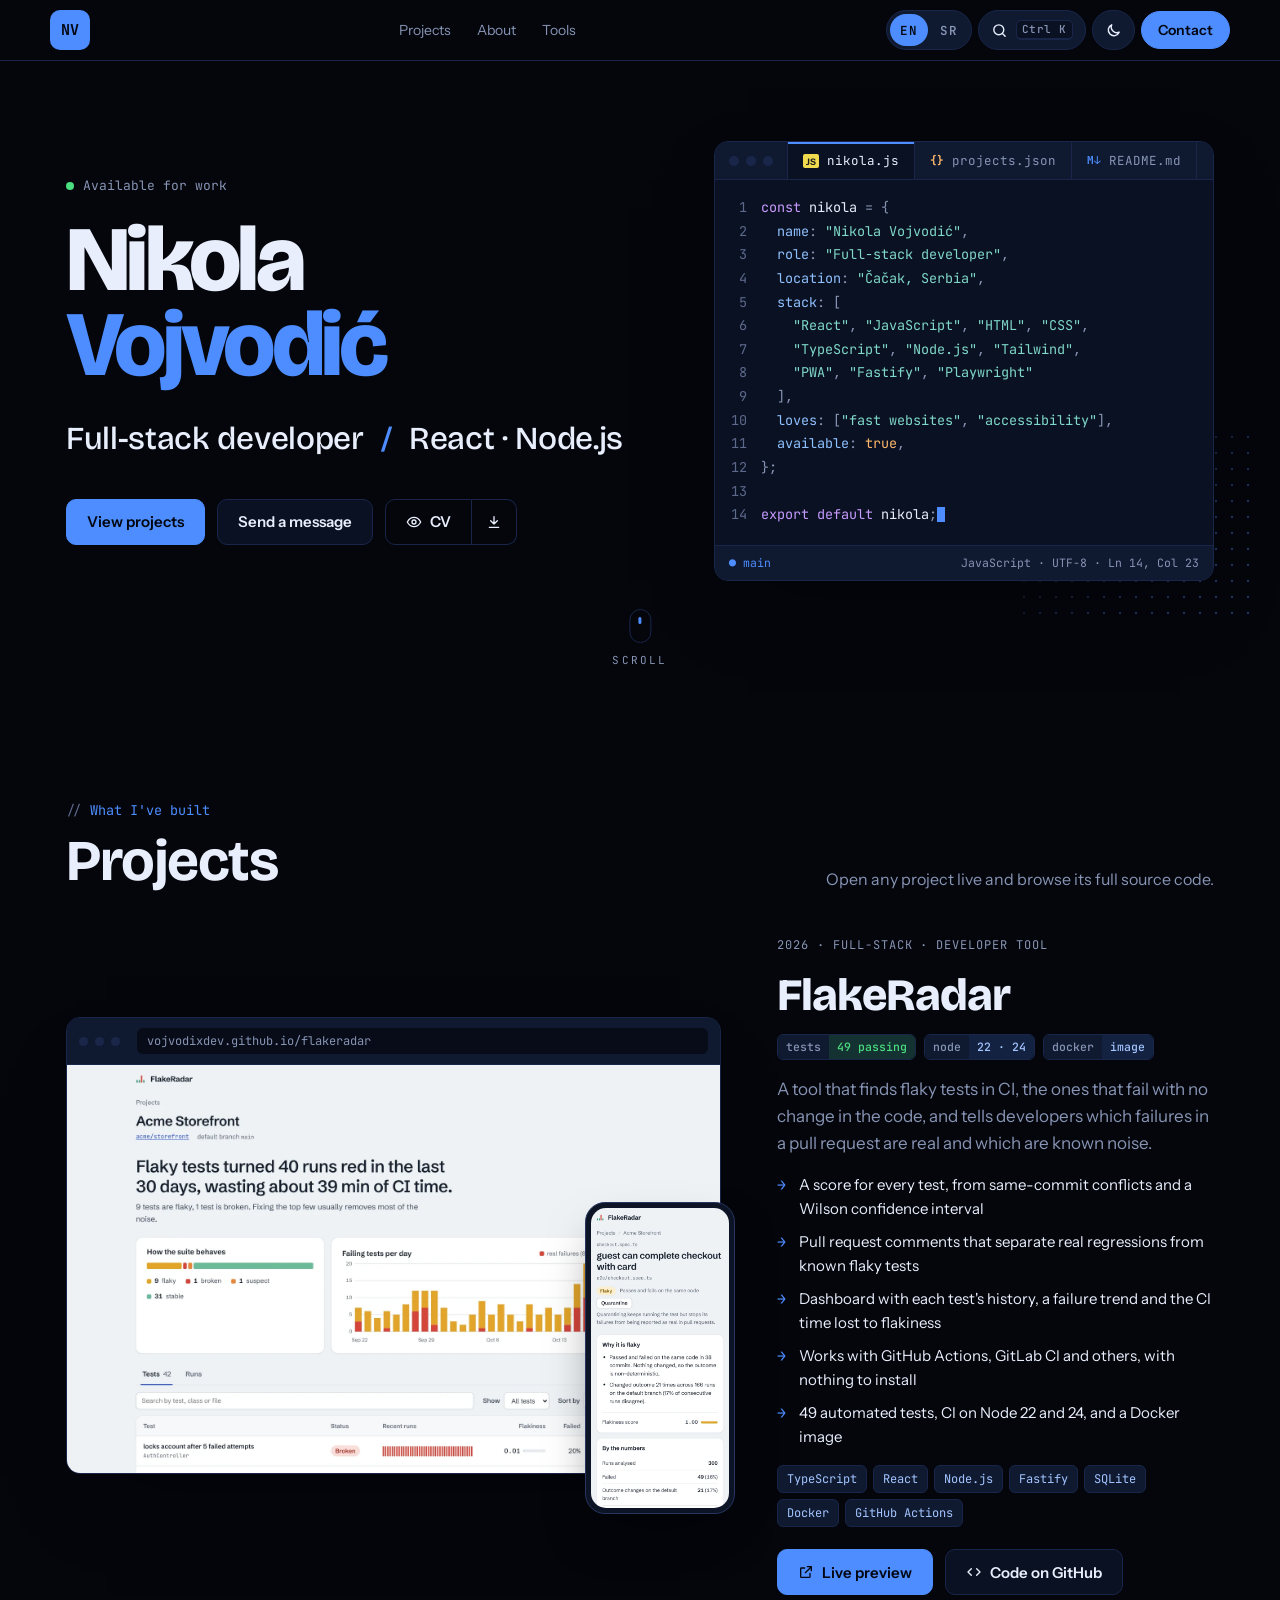
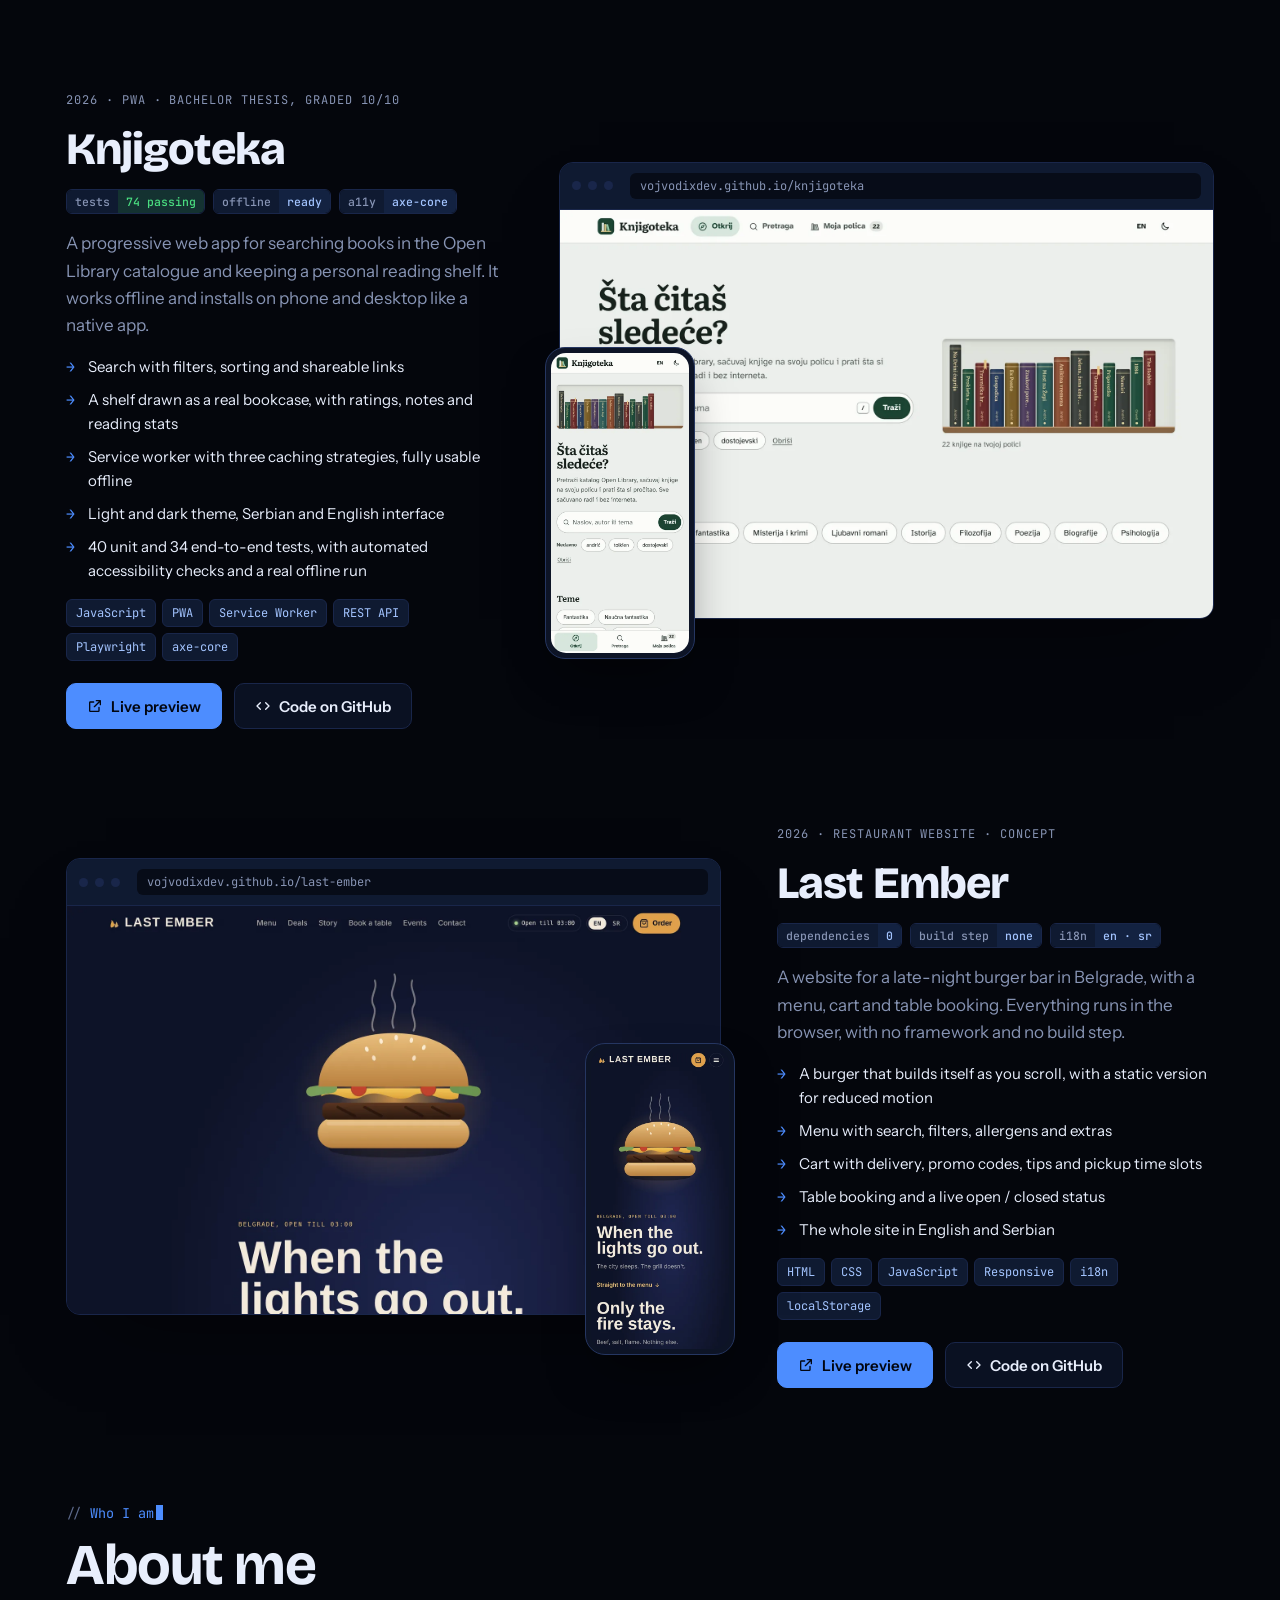
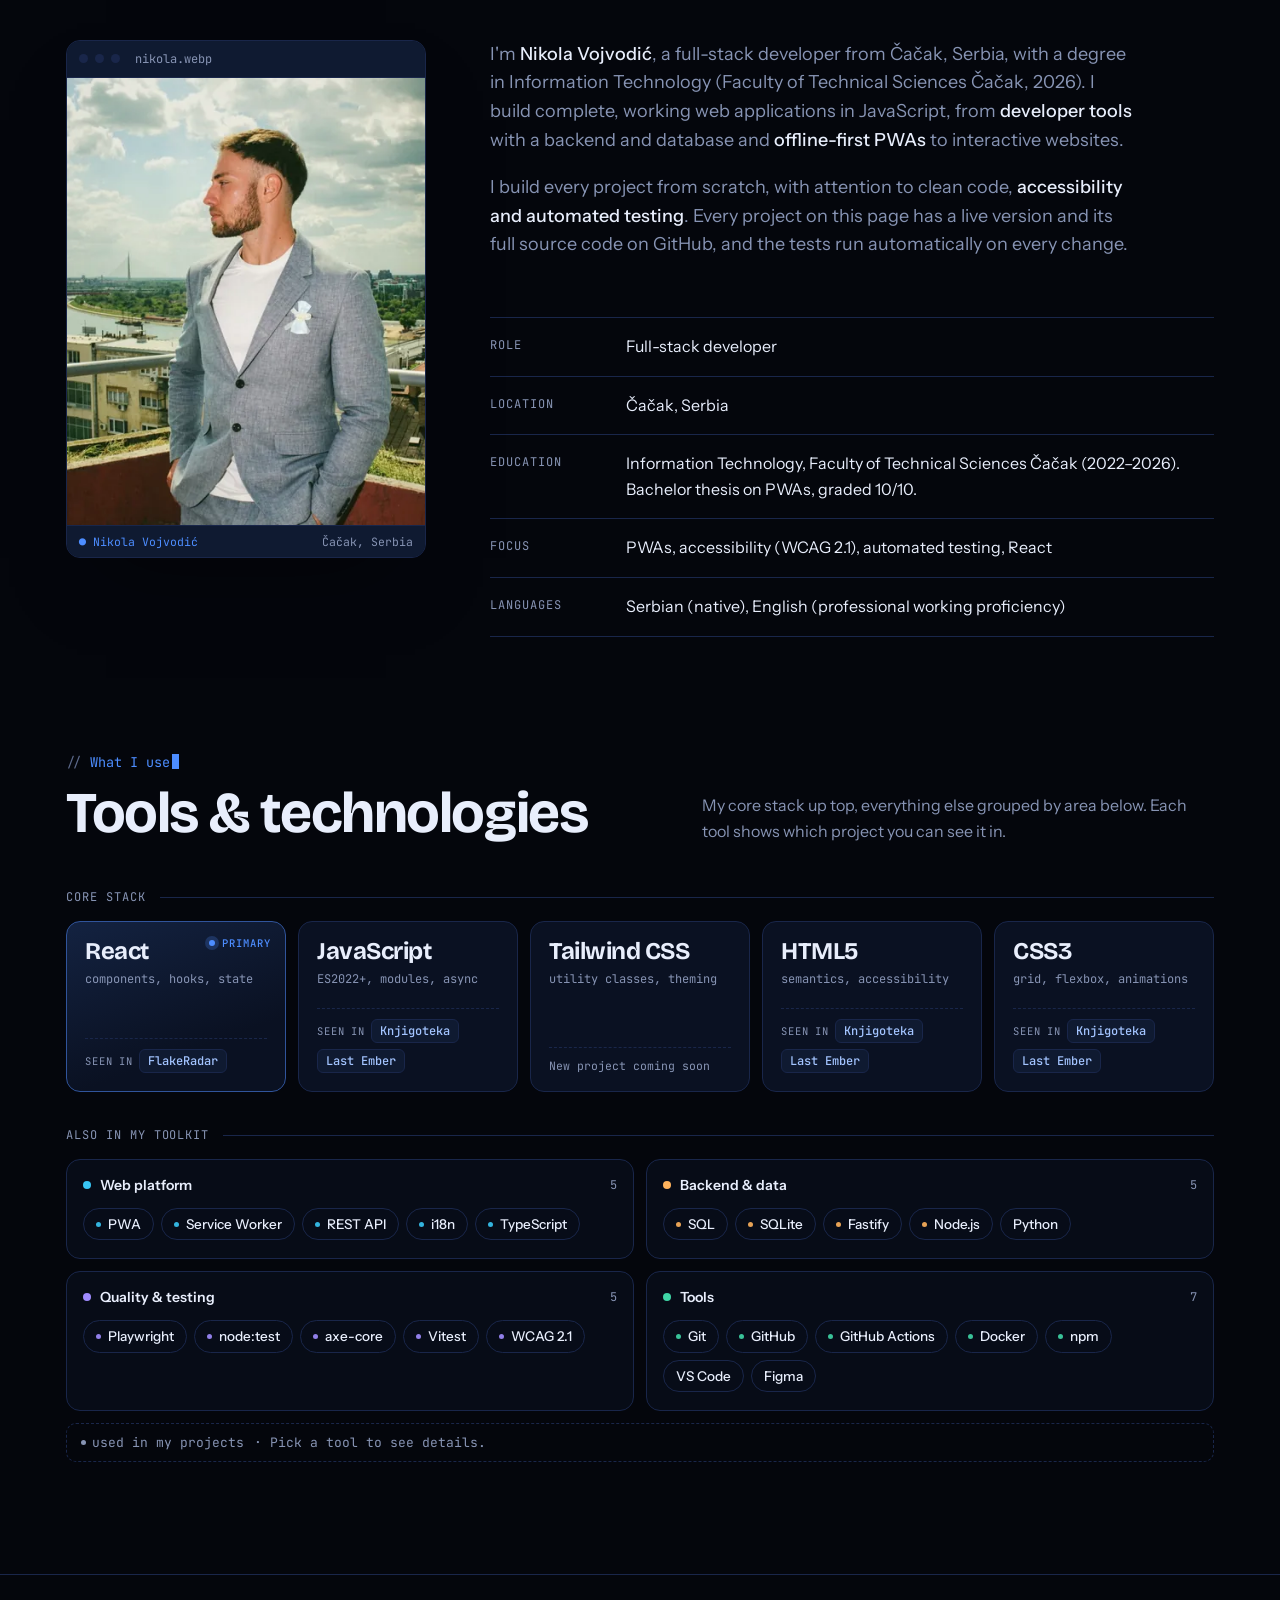
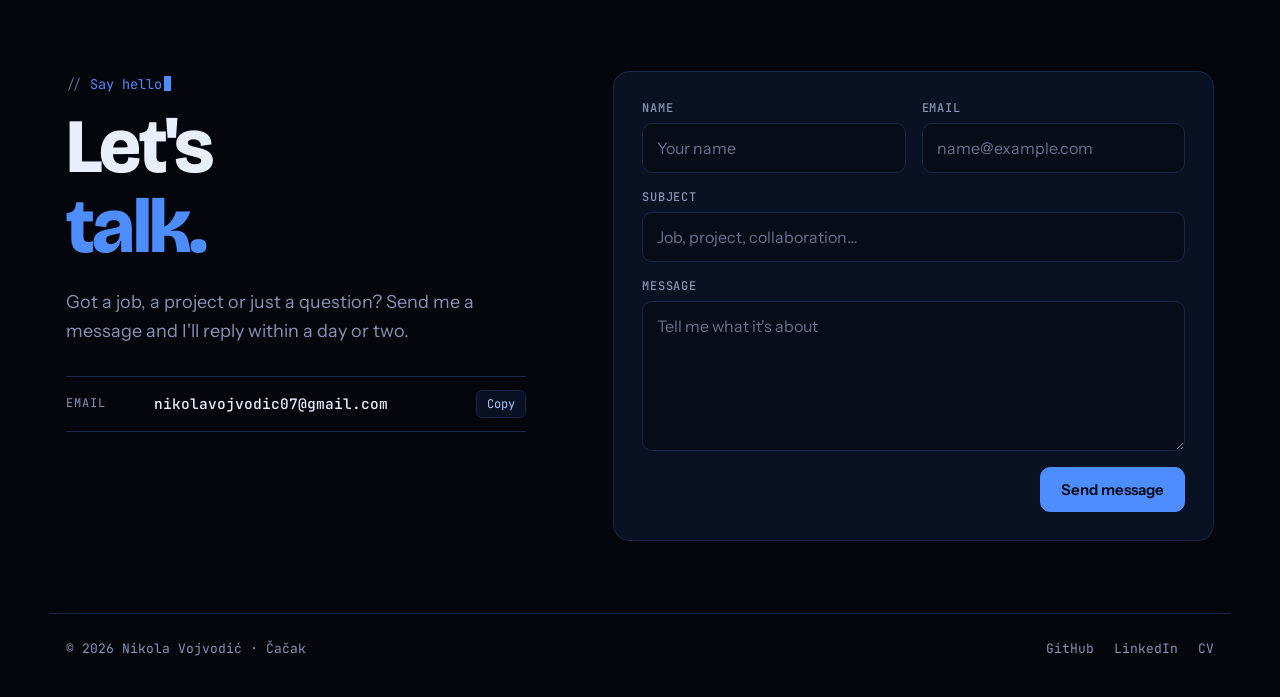
==== index.html @ f8fa9aa4 "Remove duplicate links, keep socials in footer" ====
<!doctype html>
<html lang="en" data-mode="dark">
<head>
<meta charset="utf-8">
<meta name="viewport" content="width=device-width, initial-scale=1, viewport-fit=cover">
<title>Nikola Vojvodić · Full-stack developer</title>
<meta name="claude:viewport-fit-sides" content="cover">
<meta name="description" content="Nikola Vojvodić, full-stack developer from Serbia. Live projects with full source code: FlakeRadar, Knjigoteka and Last Ember.">
<link rel="canonical" href="https://vojvodixdev.github.io/">
<!-- Pregled linka kad se podeli (LinkedIn, Viber, WhatsApp, Slack...) -->
<meta property="og:type" content="website">
<meta property="og:site_name" content="Nikola Vojvodić">
<meta property="og:url" content="https://vojvodixdev.github.io/">
<meta property="og:title" content="Nikola Vojvodić · Full-stack developer">
<meta property="og:description" content="Nikola Vojvodić, full-stack developer from Serbia. Live projects with full source code: FlakeRadar, Knjigoteka and Last Ember.">
<meta property="og:image" content="https://vojvodixdev.github.io/img/og.jpg">
<meta property="og:image:type" content="image/jpeg">
<meta property="og:image:width" content="1200">
<meta property="og:image:height" content="630">
<meta property="og:image:alt" content="Nikola Vojvodić, full-stack developer, with a link to vojvodixdev.github.io">
<meta property="og:locale" content="en_US">
<meta property="og:locale:alternate" content="sr_RS">
<meta name="twitter:card" content="summary_large_image">
<meta name="twitter:title" content="Nikola Vojvodić · Full-stack developer">
<meta name="twitter:description" content="Nikola Vojvodić, full-stack developer from Serbia. Live projects with full source code: FlakeRadar, Knjigoteka and Last Ember.">
<meta name="twitter:image" content="https://vojvodixdev.github.io/img/og.jpg">
<script>
  (function () {
    var m = "dark";
    try { m = localStorage.getItem("pf-mode") || m; } catch (e) {}
    document.documentElement.setAttribute("data-mode", m);
  })();
</script>
<link rel="icon" href="data:image/svg+xml,%3Csvg xmlns='http://www.w3.org/2000/svg' viewBox='0 0 64 64'%3E%3Cdefs%3E%3ClinearGradient id='g' x1='0' y1='0' x2='1' y2='1'%3E%3Cstop offset='0' stop-color='%236ea4ff'/%3E%3Cstop offset='.5' stop-color='%232f6cf0'/%3E%3Cstop offset='1' stop-color='%231637a8'/%3E%3C/linearGradient%3E%3C/defs%3E%3Crect width='64' height='64' rx='18' fill='url(%23g)'/%3E%3Ctext x='31' y='43' font-family='Arial Black,Arial' font-size='28' font-weight='900' letter-spacing='-2' fill='%23fff' text-anchor='middle'%3ENV%3C/text%3E%3C/svg%3E">
<link rel="preconnect" href="https://fonts.googleapis.com">
<link rel="preconnect" href="https://fonts.gstatic.com" crossorigin>
<link rel="stylesheet" href="https://fonts.googleapis.com/css2?family=Bricolage+Grotesque:opsz,wght@12..96,500;12..96,700;12..96,800&family=Instrument+Sans:wght@400;500;600&family=JetBrains+Mono:wght@400;500&display=swap">
<style>
/* Layout: crno-plavi portfolio — ime + prozor editora sa nikola.js, traka tehnologija, tri projekta kao browser kartice, o meni, alati, forma. Dve teme preko data-mode, dva jezika preko data-i18n. */
:root {
  --bg: #04060c;
  --bg-2: #070c18;
  --surface: #0a1122;
  --surface-2: #0f1a31;
  --line: #19264a;
  --fg: #e8eefc;
  --muted: #8794b4;
  --blue: #4d8dff;
  --blue-soft: #a3c4ff;
  --blue-ink: #020611;
  --ok: #4ade80;
  --err: #ff7a85;
  --shadow: rgba(0, 0, 0, .5);
  --syn-kw: #c79bff;
  --syn-prop: #8fc1ff;
  --syn-str: #7fd8c9;
  --syn-lit: #ffb86b;
  --syn-com: #5d6a8c;
  --syn-punc: #8794b4;
  --grid: rgba(77, 141, 255, .07);
  --c-fe: #4d8dff;
  --c-web: #38c6f4;
  --c-qa: #a08cff;
  --c-tool: #3fd6a6;
  --c-data: #ffb35c;
  --grad: linear-gradient(90deg, #4d8dff, #38c6f4);
  --f-display: "Bricolage Grotesque", "Arial Narrow", system-ui, sans-serif;
  --f-body: "Instrument Sans", system-ui, -apple-system, "Segoe UI", sans-serif;
  --f-mono: "JetBrains Mono", ui-monospace, "SFMono-Regular", Menlo, Consolas, monospace;
  --r: 16px;
  color-scheme: dark;
}
:root[data-mode="light"] {
  --bg: #f4f7fd;
  --bg-2: #eaf0fa;
  --surface: #ffffff;
  --surface-2: #e8eef9;
  --line: #d3dcee;
  --fg: #0a1226;
  --muted: #56627f;
  --blue: #1f5fe0;
  --blue-soft: #1a4cb8;
  --blue-ink: #ffffff;
  --ok: #16a34a;
  --err: #cf2539;
  --shadow: rgba(20, 50, 120, .18);
  --syn-kw: #8a3ffc;
  --syn-prop: #1f5fe0;
  --syn-str: #0d7a6b;
  --syn-lit: #b45309;
  --syn-com: #8792ad;
  --syn-punc: #56627f;
  --grid: rgba(31, 95, 224, .07);
  --c-fe: #1f5fe0;
  --c-web: #0a87b8;
  --c-qa: #6a4fe0;
  --c-tool: #0f8f6a;
  --c-data: #b4610a;
  --grad: linear-gradient(90deg, #1f5fe0, #0a87b8);
  color-scheme: light;
}
* { box-sizing: border-box; }
html { scroll-behavior: smooth; }
body {
  margin: 0; background: var(--bg); color: var(--fg);
  font-family: var(--f-body); font-size: 16px; line-height: 1.6;
  -webkit-font-smoothing: antialiased; transition: background .3s, color .3s;
}
body::before { content: ""; position: fixed; inset: 0 0 auto; height: env(safe-area-inset-top, 0px); z-index: 10; background: var(--bg); }
img { max-width: 100%; height: auto; display: block; }
.wrap {
  max-width: 1180px; margin: 0 auto;
  padding-left: max(16px, env(safe-area-inset-left, 0px));
  padding-right: max(16px, env(safe-area-inset-right, 0px));
}
a { color: inherit; }
:focus-visible { outline: 2px solid var(--blue); outline-offset: 3px; border-radius: 6px; }
h1, h2, h3 { font-family: var(--f-display); text-wrap: balance; margin: 0; line-height: 1.04; }
.label { font-family: var(--f-mono); font-size: 12px; letter-spacing: .08em; text-transform: uppercase; color: var(--muted); }
.label.blue { color: var(--blue); }
/* Naslovi sekcija kao komentar u kodu: "// Šta sam napravio" */
.label.blue { font-size: 13.5px; letter-spacing: 0; text-transform: none; }
.label.blue::before { content: "// "; color: var(--syn-com); }
.pre { opacity: 0; transform: translateY(28px); }
.reveal { transition: opacity .8s cubic-bezier(.2,.7,.2,1), transform .8s cubic-bezier(.2,.7,.2,1); transition-delay: calc(var(--d, 0) * 70ms); }

/* Buttons */
.btn { display: inline-flex; align-items: center; justify-content: center; gap: 8px; font: 600 15px/1 var(--f-body); text-decoration: none;
  padding: 14px 20px; border-radius: 10px; border: 1px solid var(--line); background: var(--surface); color: var(--fg); cursor: pointer;
  transition: transform .2s, background .2s, border-color .2s; }
.btn:hover { border-color: var(--blue); transform: translateY(-1px); }
.btn.primary { background: var(--blue); color: var(--blue-ink); border-color: var(--blue); }
.btn.primary:hover { background: var(--blue-soft); border-color: var(--blue-soft); }
.btn svg { width: 16px; height: 16px; flex: none; }
.btn.ghost { background: transparent; }
.split { display: inline-flex; }
.split .btn:first-child { border-radius: 10px 0 0 10px; }
.split .btn.icon { border-radius: 0 10px 10px 0; border-left: 0; padding-inline: 14px; }
.ctas { display: flex; flex-wrap: wrap; gap: 12px; }

/* Nav */
header.nav {
  position: sticky; top: env(safe-area-inset-top, 0px); z-index: 9;
  background: var(--bg); border-bottom: 1px solid var(--line);
  padding-left: max(16px, env(safe-area-inset-left, 0px));
  padding-right: max(16px, env(safe-area-inset-right, 0px));
}
.nav-in { max-width: 1180px; margin: 0 auto; display: flex; align-items: center; justify-content: space-between; gap: 10px;
  padding: 10px 0; }
/* logo: ravan kvadrat, bez sjaja i senki */
.logo { display: grid; place-items: center; width: 40px; height: 40px; flex: none; border-radius: 10px; text-decoration: none;
  background: var(--blue); transition: background .2s; }
.logo span { font: 700 15px/1 var(--f-mono); letter-spacing: -.02em; color: var(--blue-ink); }
.logo span b { font-weight: 700; }
.logo:hover { background: var(--blue-soft); }
.nav ul { list-style: none; display: flex; gap: 2px; margin: 0; padding: 0; font-size: 14px; }
.nav ul a { position: relative; display: block; text-decoration: none; color: var(--muted); padding: 8px 12px; transition: color .2s; }
.nav ul a::after { content: ""; position: absolute; left: 12px; right: 12px; bottom: 3px; height: 2px; border-radius: 2px;
  background: var(--blue); transform: scaleX(0); transform-origin: left; transition: transform .3s cubic-bezier(.2,.7,.2,1); }
.nav ul a:hover, .nav ul a[aria-current="true"] { color: var(--fg); }
.nav ul a:hover::after, .nav ul a[aria-current="true"]::after { transform: scaleX(1); }

/* Back to top */
.to-top { position: fixed; z-index: 8; width: 46px; height: 46px; border-radius: 50%; display: grid; place-items: center; cursor: pointer;
  right: calc(20px + env(safe-area-inset-right, 0px)); bottom: calc(20px + env(safe-area-inset-bottom, 0px));
  border: 1px solid var(--line); background: var(--surface); color: var(--fg); box-shadow: 0 12px 30px -12px var(--shadow);
  opacity: 0; transform: translateY(14px) scale(.9); pointer-events: none; transition: opacity .3s, transform .3s, border-color .2s; }
.to-top.show { opacity: 1; transform: none; pointer-events: auto; }
.to-top:hover { border-color: var(--blue); color: var(--blue); }
.to-top svg { width: 18px; height: 18px; }
.nav-tools { display: flex; align-items: center; gap: 6px; }
.icon-btn { height: 40px; min-width: 40px; padding: 0 12px; display: inline-flex; align-items: center; justify-content: center; gap: 6px;
  border-radius: 999px; border: 1px solid var(--line); background: var(--surface-2); color: var(--fg); cursor: pointer;
  font: 600 13px var(--f-mono); letter-spacing: .04em; transition: border-color .2s; }
.icon-btn:hover { border-color: var(--blue); }
.lang-switch { display: inline-flex; height: 40px; padding: 3px; gap: 2px; border-radius: 999px; border: 1px solid var(--line); background: var(--surface-2); }
.lang-switch button { min-width: 38px; padding: 0 10px; border: 0; border-radius: 999px; background: transparent; color: var(--muted);
  font: 600 12.5px var(--f-mono); letter-spacing: .04em; cursor: pointer; transition: background .2s, color .2s; }
.lang-switch button:hover { color: var(--fg); }
.lang-switch button[aria-pressed="true"] { background: var(--blue); color: var(--blue-ink); }
.icon-btn svg { width: 17px; height: 17px; }
.icon-btn .sun { display: none; }
:root[data-mode="light"] .icon-btn .sun { display: block; }
:root[data-mode="light"] .icon-btn .moon { display: none; }
.nav .hire { padding: 11px 16px; border-radius: 999px; font-size: 14px; }
@media (max-width: 820px) { .nav ul .hide-sm { display: none; } }
@media (max-width: 620px) { .nav ul { display: none; } }
@media (max-width: 380px) { .nav .hire { display: none; } }

/* Hero */
.hero { position: relative; overflow: hidden; }
.hero .wrap { z-index: 2; }
.hero .wrap { position: relative; padding-block: 80px 112px; display: grid; grid-template-columns: minmax(0, 1fr) minmax(0, 500px); gap: 56px; align-items: center; }
/* polje tačaka koje viri iza prozora editora */
.hero .wrap::before { content: ""; position: absolute; z-index: -1; right: -26px; bottom: 74px; width: 240px; height: 190px; pointer-events: none;
  background: radial-gradient(var(--blue) 1.3px, transparent 1.6px) 0 0 / 16px 16px; opacity: .35;
  -webkit-mask-image: linear-gradient(135deg, transparent 15%, #000 70%); mask-image: linear-gradient(135deg, transparent 15%, #000 70%); }
.kicker { display: flex; flex-wrap: wrap; align-items: center; gap: 10px 20px; font: 13px var(--f-mono); color: var(--muted); }
.kicker .avail { display: inline-flex; align-items: center; gap: 9px; color: var(--muted); }
.kicker .avail i { position: relative; width: 8px; height: 8px; border-radius: 50%; background: var(--ok); }
.ime { margin: 24px 0 20px; font-size: clamp(3rem, 7.2vw, 6.3rem); font-weight: 800; letter-spacing: -.04em; line-height: .92; }
.ime span { display: block; padding-bottom: .06em; color: var(--blue); }
.hero-in > * { animation: rise .9s cubic-bezier(.2,.7,.2,1) both; animation-delay: calc(var(--i, 0) * 90ms + 80ms); }
@keyframes rise { from { opacity: 0; transform: translateY(22px); } }
.scroll-hint { position: absolute; z-index: 2; left: 50%; bottom: 26px; transform: translateX(-50%); display: flex; flex-direction: column; align-items: center; gap: 10px;
  font: 11px var(--f-mono); letter-spacing: .2em; text-transform: uppercase; color: var(--muted); text-decoration: none; }
.scroll-hint span { width: 22px; height: 34px; border-radius: 12px; border: 1.5px solid var(--line); position: relative; }
.scroll-hint span::after { content: ""; position: absolute; left: 50%; top: 7px; width: 3px; height: 7px; margin-left: -1.5px; border-radius: 2px; background: var(--blue);
  animation: wheel 1.8s ease-in-out infinite; }
@keyframes wheel { 0% { opacity: 0; transform: translateY(0); } 30% { opacity: 1; } 100% { opacity: 0; transform: translateY(12px); } }
.uloga { margin: 0 0 34px; font-family: var(--f-display); font-size: clamp(1.4rem, 2.6vw, 2rem); font-weight: 500; letter-spacing: -.01em; color: var(--fg); }
.uloga i { font-style: normal; color: var(--blue); margin: 0 .3em; }
.uloga .nw { white-space: nowrap; }

/* Editor window */
.editor { background: var(--surface); border: 1px solid var(--line); border-radius: 14px; overflow: hidden;
  font: 13.5px/1.75 var(--f-mono); box-shadow: 0 34px 80px -34px var(--shadow); }
.ed-bar { display: flex; align-items: stretch; background: var(--surface-2); border-bottom: 1px solid var(--line); }
.ed-dots { display: flex; align-items: center; gap: 7px; padding: 0 14px; }
.ed-dots i { width: 10px; height: 10px; border-radius: 50%; background: var(--line); }
/* tabovi fajlova: nikola.js, projects.json, README.md */
.ed-tabs { display: flex; min-width: 0; overflow-x: auto; scrollbar-width: none; }
.ed-tabs::-webkit-scrollbar { display: none; }
.ed-tab { position: relative; display: flex; align-items: center; gap: 8px; flex: none; padding: 10px 15px; margin: 0; cursor: pointer;
  font: 12.5px var(--f-mono); color: var(--muted); background: transparent; border: 0; border-right: 1px solid var(--line);
  transition: color .2s, background .2s; }
.ed-tab:first-child { border-left: 1px solid var(--line); }
.ed-tab:hover { color: var(--fg); }
.ed-tab[aria-selected="true"] { background: var(--surface); color: var(--fg); box-shadow: inset 0 2px 0 var(--blue); }
.ed-tab:focus-visible { outline-offset: -3px; }
.ed-tab b { font: 800 9px/1 var(--f-body); padding: 3px 3px 2px; border-radius: 2px; }
.ed-tab .ic-js { background: #f0db4f; color: #1a1a1a; }
.ed-tab .ic-json { background: none; padding: 0; font: 700 11px/1 var(--f-mono); color: var(--syn-lit); }
.ed-tab .ic-md { background: none; padding: 0; font: 700 11px/1 var(--f-mono); color: var(--blue); }
/* visina za najduži fajl, da se ništa ne pomera dok se kuca i menjaju tabovi */
.ed-body { display: grid; grid-template-columns: auto minmax(0, 1fr); padding: 16px 0 18px; overflow-x: auto; min-height: calc(14 * 1.75em + 34px); }
.ed-body:focus-visible { outline-offset: -3px; }
.ed-body.swap .ed-code { animation: swap .28s ease-out; }
@keyframes swap { from { opacity: 0; transform: translateY(5px); } }
.ed-code a.ed-link { text-decoration: underline; text-decoration-color: color-mix(in srgb, currentColor 40%, transparent); text-underline-offset: 3px; cursor: pointer; }
.ed-code a.ed-link:hover { text-decoration-color: currentColor; background: color-mix(in srgb, var(--blue) 14%, transparent); border-radius: 3px; }
.ed-code .h { color: var(--syn-kw); font-weight: 600; }
.ed-gutter { padding: 0 14px 0 16px; text-align: right; color: var(--syn-com); user-select: none; font-variant-numeric: tabular-nums; }
.ed-gutter span { display: block; transition: color .15s; }
/* editor povezan sa stranicom: red u kodu <-> element koji opisuje (kao "Inspect" u browseru) */
.ed-code .ln { display: block; min-height: 1.75em; margin-right: -18px; padding-right: 18px; transition: background .15s, box-shadow .15s; }
.ed-code .ln.hl { background: color-mix(in srgb, var(--blue) 12%, transparent); box-shadow: inset 2px 0 0 var(--blue); }
.ed-gutter span.hl { color: var(--fg); }
.ed-code .ln[data-link] { cursor: default; }
[data-inspect] { position: relative; transition: outline-color .15s; outline: 1px dashed transparent; outline-offset: 8px; border-radius: 4px; }
[data-inspect].inspected { outline-color: var(--blue); }
[data-inspect].inspected::after { content: attr(data-inspect); position: absolute; left: -8px; bottom: calc(100% + 10px); z-index: 3; white-space: nowrap;
  font: 500 11.5px/1 var(--f-mono); letter-spacing: 0; color: var(--blue-ink); background: var(--blue); padding: 4px 7px; border-radius: 4px; pointer-events: none; }
.ed-code { margin: 0; padding-right: 18px; white-space: pre; color: var(--fg); font: inherit; }
.ed-code .k { color: var(--syn-kw); }
.ed-code .p { color: var(--syn-prop); }
.ed-code .s { color: var(--syn-str); }
.ed-code .l { color: var(--syn-lit); }
.ed-code .c { color: var(--syn-com); font-style: italic; }
.ed-code .u { color: var(--syn-punc); }
.cursor { display: inline-block; width: 8px; height: 1.15em; vertical-align: -3px; background: var(--blue); animation: blink 1.1s steps(1) infinite; }
@keyframes blink { 50% { opacity: 0; } }
.label .cursor { width: .55em; height: 1.1em; margin-left: 2px; vertical-align: -2px; }
/* promena teme: stara slika ostaje, nova se otkriva u krugu (JS) */
::view-transition-old(root), ::view-transition-new(root) { animation: none; mix-blend-mode: normal; }
.theming, .theming * { transition: none !important; }
.ed-status { display: flex; justify-content: space-between; gap: 12px; padding: 7px 14px; font-size: 11.5px; color: var(--muted);
  border-top: 1px solid var(--line); background: var(--surface-2); }
.ed-status span:first-child { color: var(--blue); }

@media (max-width: 940px) { .hero .wrap { grid-template-columns: 1fr; gap: 44px; padding-block: 64px 104px; } .editor { max-width: 560px; } .hero .wrap::before { display: none; } }
@media (max-width: 480px) { .editor { font-size: 12px; } .ed-dots { display: none; } .ed-tab { padding-inline: 12px; font-size: 12px; } .ed-tab:first-child { border-left: 0; } }

/* Komandna paleta (Ctrl + K) */
kbd { font: 500 11px/1 var(--f-mono); padding: 3px 5px; border-radius: 5px; border: 1px solid var(--line); border-bottom-width: 2px;
  background: var(--surface); color: var(--muted); }
.cmdk-btn kbd { margin-left: 2px; }
@media (max-width: 900px) { .cmdk-btn kbd { display: none; } .cmdk-btn { padding: 0; } }
.cmdk { width: min(600px, calc(100% - 32px)); max-height: min(560px, calc(100dvh - 120px)); margin: 12vh auto auto; padding: 0;
  border: 1px solid var(--line); border-radius: 16px; background: var(--surface); color: var(--fg);
  box-shadow: 0 40px 100px -30px rgba(0, 0, 0, .7); overflow: hidden; }
.cmdk[open] { display: flex; flex-direction: column; animation: cmdk-in .2s cubic-bezier(.2,.7,.2,1); }
@keyframes cmdk-in { from { opacity: 0; transform: translateY(-10px) scale(.98); } }
.cmdk::backdrop { background: rgba(2, 5, 14, .55); backdrop-filter: blur(4px); -webkit-backdrop-filter: blur(4px); }
:root[data-mode="light"] .cmdk::backdrop { background: rgba(10, 20, 50, .25); }
.cmdk-search { display: flex; align-items: center; gap: 12px; padding: 0 16px; border-bottom: 1px solid var(--line); flex: none; }
.cmdk-search svg { width: 18px; height: 18px; color: var(--muted); flex: none; }
.cmdk-search input { flex: 1; min-width: 0; padding: 18px 0; border: 0; outline: 0; background: transparent; color: var(--fg); font: 16px var(--f-body); }
.cmdk-search input::placeholder { color: var(--muted); }
.cmdk-list { list-style: none; margin: 0; padding: 8px; overflow-y: auto; overscroll-behavior: contain; flex: 1; }
.cmdk-grp { padding: 12px 10px 6px; font: 11px var(--f-mono); letter-spacing: .08em; text-transform: uppercase; color: var(--muted); }
.cmdk-grp:first-child { padding-top: 4px; }
.cmdk-opt { display: flex; align-items: center; gap: 12px; padding: 10px; border-radius: 10px; cursor: pointer; font-size: 15px; }
.cmdk-opt svg { width: 17px; height: 17px; flex: none; color: var(--muted); }
.cmdk-opt small { margin-left: auto; font: 12px var(--f-mono); color: var(--muted); white-space: nowrap; }
.cmdk-opt[aria-selected="true"] { background: var(--surface-2); box-shadow: inset 2px 0 0 var(--blue); }
.cmdk-opt[aria-selected="true"] svg { color: var(--blue); }
.cmdk-empty { padding: 28px 10px; text-align: center; color: var(--muted); }
.cmdk-foot { display: flex; flex-wrap: wrap; gap: 6px 18px; padding: 10px 16px; border-top: 1px solid var(--line); background: var(--surface-2);
  font: 12px var(--f-mono); color: var(--muted); flex: none; }
.cmdk-foot kbd { margin-right: 3px; }
@media (max-width: 560px) { .cmdk { margin-top: 10px; } .cmdk-foot { display: none; } }

/* Kratka poruka na dnu ekrana */
.toast { position: fixed; z-index: 30; left: 50%; bottom: calc(24px + env(safe-area-inset-bottom, 0px)); transform: translate(-50%, 16px);
  padding: 10px 16px; border-radius: 10px; border: 1px solid var(--line); background: var(--surface-2); color: var(--fg);
  font: 500 14px var(--f-body); box-shadow: 0 18px 40px -16px var(--shadow); opacity: 0; pointer-events: none; transition: opacity .25s, transform .25s; }
.toast.show { opacity: 1; transform: translate(-50%, 0); }

/* Bedževi u stilu GitHub README-a */
.badges { display: flex; flex-wrap: wrap; gap: 8px; }
.badge { display: inline-flex; font: 500 11.5px/1 var(--f-mono); border-radius: 6px; overflow: hidden; border: 1px solid var(--line); text-decoration: none; }
.badge span { padding: 6px 8px; }
.badge span:first-child { background: var(--surface-2); color: var(--muted); }
.badge span:last-child { background: color-mix(in srgb, var(--ok) 16%, var(--surface)); color: var(--ok); }
.badge.info span:last-child { background: color-mix(in srgb, var(--blue) 14%, var(--surface)); color: var(--blue-soft); }
a.badge { transition: border-color .2s; }
a.badge:hover { border-color: var(--ok); }

/* Sections */
section.block .wrap { padding-block: 104px 8px; }
.sec-head { display: flex; flex-wrap: wrap; align-items: end; justify-content: space-between; gap: 16px 32px; margin-bottom: 44px; }
.sec-head h2 { font-size: clamp(2.2rem, 5vw, 3.6rem); font-weight: 700; letter-spacing: -.025em; margin-top: 10px; }
.sec-head p { margin: 0; max-width: 32em; color: var(--muted); }

/* Projects */
.projects { display: grid; gap: 96px; }
.proj { scroll-margin-top: 110px; display: grid; grid-template-columns: minmax(0, 1.2fr) minmax(0, .8fr); gap: 56px; align-items: center; }
.proj.flip { grid-template-columns: minmax(0, .8fr) minmax(0, 1.2fr); }   /* slika desno, ali i dalje u široj koloni */
.proj.flip .shots { order: 2; }
.shots { position: relative; padding: 0 0 40px 0; perspective: 1400px; }
.shots .browser, .shots .phone { transition: transform .6s cubic-bezier(.2,.7,.2,1); }
.shots .browser { transform: rotateX(var(--rx, 0deg)) rotateY(var(--ry, 0deg)); }
.shots .phone { transform: translate3d(var(--px, 0px), var(--py, 0px), 0); }
.editor { transition: transform .5s cubic-bezier(.2,.7,.2,1); }
.browser { border: 1px solid var(--line); border-radius: 14px; overflow: hidden; background: var(--surface); box-shadow: 0 40px 80px -40px var(--shadow); }
.browser .bar { display: flex; align-items: center; gap: 7px; padding: 10px 12px; background: var(--surface-2); border-bottom: 1px solid var(--line); }
.browser .bar i { width: 9px; height: 9px; border-radius: 50%; background: var(--line); }
.browser .url { margin-left: 10px; flex: 1; min-width: 0; font: 12px var(--f-mono); color: var(--muted); background: var(--bg-2);
  border-radius: 6px; padding: 5px 10px; overflow: hidden; text-overflow: ellipsis; white-space: nowrap; }
.browser img { width: 100%; aspect-ratio: 16 / 10; object-fit: cover; object-position: top; }
.phone { position: absolute; right: -14px; bottom: 0; width: 23%; min-width: 92px; border-radius: 20px; padding: 5px;
  background: #0d1426; border: 1px solid #253661; box-shadow: 0 24px 50px -16px rgba(0, 0, 0, .55); }
.phone img { border-radius: 15px; aspect-ratio: 390 / 844; object-fit: cover; object-position: top; width: 100%; }
.proj.flip .phone { right: auto; left: -14px; }
.proj-info { display: flex; flex-direction: column; gap: 16px; min-width: 0; }
.proj-info h3 { font-size: clamp(2rem, 4vw, 2.8rem); font-weight: 800; letter-spacing: -.02em; }
.proj-info > p { margin: 0; color: var(--muted); font-size: 17px; }
.feat { list-style: none; margin: 0; padding: 0; display: grid; gap: 9px; }
.feat li { position: relative; padding-left: 22px; font-size: 15px; }
.feat li::before { content: "→"; position: absolute; left: 0; color: var(--blue); font-family: var(--f-mono); }
.tags { display: flex; flex-wrap: wrap; gap: 6px; }
.tag { font: 12px/1 var(--f-mono); padding: 7px 9px; border-radius: 6px; background: var(--surface-2); color: var(--blue-soft); border: 1px solid var(--line); }
.proj .ctas { margin-top: 6px; }
@media (max-width: 900px) {
  .proj, .proj.flip { grid-template-columns: minmax(0, 1fr); gap: 32px; }
  .proj.flip .shots { order: 0; }
  .phone, .proj.flip .phone { right: 8px; left: auto; }
}

/* About */
.about { display: grid; grid-template-columns: minmax(0, 360px) minmax(0, 1fr); gap: 64px; align-items: start; }
.about-main { min-width: 0; display: grid; gap: 40px; }
/* fotografija u okviru prozora, kao screenshotovi projekata */
.photo { position: sticky; top: 110px; margin: 0; border: 1px solid var(--line); border-radius: 14px; overflow: hidden; background: var(--surface);
  box-shadow: 0 40px 80px -40px var(--shadow); }
.photo .bar { display: flex; align-items: center; gap: 7px; padding: 10px 12px; background: var(--surface-2); border-bottom: 1px solid var(--line); }
.photo .bar i { width: 9px; height: 9px; border-radius: 50%; background: var(--line); }
.photo .bar span { margin-left: 8px; font: 12px var(--f-mono); color: var(--muted); }
.ph-img { overflow: hidden; clip-path: inset(0); transition: clip-path 1.1s cubic-bezier(.65,0,.35,1); }
.ph-img img { width: 100%; aspect-ratio: 4 / 5; object-fit: cover; transition: transform 1.4s cubic-bezier(.2,.7,.2,1); }
.photo:hover .ph-img img { transform: scale(1.03); }
/* pri skrolovanju slika se "otkrije" odozdo nagore */
.photo.pre { opacity: 1; transform: none; }
.photo.pre .ph-img { clip-path: inset(100% 0 0 0); }
.photo.pre .ph-img img { transform: scale(1.18); }
.photo figcaption { display: flex; justify-content: space-between; gap: 12px; padding: 8px 12px; font: 11.5px var(--f-mono); color: var(--muted);
  border-top: 1px solid var(--line); background: var(--surface-2); }
.photo figcaption span:first-child { color: var(--blue); }
.about-text p { margin: 0 0 18px; font-size: 18px; color: var(--muted); max-width: 36em; }
.about-text p strong { color: var(--fg); font-weight: 500; }
.facts { margin: 0; border-top: 1px solid var(--line); }
.facts div { display: grid; grid-template-columns: 120px 1fr; gap: 16px; padding: 16px 0; border-bottom: 1px solid var(--line); }
.facts dt { font: 12px/1.9 var(--f-mono); letter-spacing: .08em; text-transform: uppercase; color: var(--muted); }
.facts dd { margin: 0; }
@media (max-width: 860px) { .about { grid-template-columns: minmax(0, 1fr); gap: 36px; } .photo { position: relative; top: 0; max-width: 360px; } }
@media (max-width: 460px) { .facts div { grid-template-columns: 1fr; gap: 2px; } }

/* Tools: periodni sistem stack-a */
.ptable { display: grid; gap: 34px; }
.st-label { display: flex; align-items: center; gap: 14px; margin: 0 0 14px; }
.st-label::after { content: ""; flex: 1; height: 1px; background: var(--line); }
.core { list-style: none; margin: 0; padding: 0; display: grid; grid-template-columns: repeat(5, minmax(0, 1fr)); gap: 12px; }
.el { --x: 50%; --y: 50%; position: relative; min-width: 0; overflow: hidden; isolation: isolate; min-height: 150px;
  display: flex; flex-direction: column; gap: 6px; padding: 16px 18px 18px; border-radius: 14px; border: 1px solid var(--line); background: var(--surface);
  transition: transform .3s cubic-bezier(.2,.7,.2,1), border-color .3s, opacity .35s, filter .35s; }
.el::before { content: ""; position: absolute; inset: 0; z-index: -1; opacity: 0; transition: opacity .3s;
  background: radial-gradient(180px circle at var(--x) var(--y), color-mix(in srgb, var(--blue) 18%, transparent), transparent 70%); }
.el::after { content: ""; position: absolute; left: 0; right: 0; bottom: 0; height: 2px; background: var(--grad); background-size: 200% 100%;
  transform: scaleX(0); transform-origin: left; transition: transform .45s cubic-bezier(.2,.7,.2,1); }
.el:hover { transform: translateY(-4px); border-color: color-mix(in srgb, var(--blue) 50%, var(--line)); }
.el:hover::before { opacity: 1; }
.el:hover::after { transform: scaleX(1); }
.el-k { position: absolute; top: 14px; right: 14px; display: flex; align-items: center; gap: 7px; font: 500 10.5px var(--f-mono); letter-spacing: .1em; text-transform: uppercase; color: var(--muted); }
.el-k::before { content: ""; width: 6px; height: 6px; border-radius: 50%; background: var(--c-fe); }
.el-name { font: 700 1.5rem/1.1 var(--f-display); letter-spacing: -.02em; overflow-wrap: anywhere; }
.el-desc { font: 12px/1.45 var(--f-mono); color: var(--muted); }
.el-desc { margin-bottom: 14px; }
.el-used { display: flex; flex-wrap: wrap; align-items: center; gap: 6px; margin-top: auto; padding-top: 10px; border-top: 1px dashed var(--line); }
.el-used small { font: 10.5px var(--f-mono); letter-spacing: .08em; text-transform: uppercase; color: var(--muted); }
.el-used a { position: relative; z-index: 1; font: 500 12px var(--f-mono); color: var(--blue-soft); text-decoration: none;
  padding: 3px 8px; border-radius: 6px; background: var(--surface-2); border: 1px solid var(--line); transition: border-color .2s, color .2s; }
.el-used a:hover { border-color: var(--blue); color: var(--fg); }
.el-used.none small { text-transform: none; letter-spacing: 0; font-size: 11.5px; }
.el.featured { border-color: color-mix(in srgb, var(--blue) 45%, var(--line));
  background: linear-gradient(160deg, color-mix(in srgb, var(--blue) 14%, var(--surface)), var(--surface) 70%); }
.el.featured .el-k { color: var(--blue); }
.el.featured .el-k::before { background: var(--blue); box-shadow: 0 0 0 4px color-mix(in srgb, var(--blue) 22%, transparent); }
.groups { display: grid; grid-template-columns: repeat(2, minmax(0, 1fr)); gap: 12px; }
.grp { min-width: 0; padding: 16px 16px 18px; border-radius: 14px; border: 1px solid var(--line);
  background: color-mix(in srgb, var(--surface) 55%, transparent); transition: opacity .35s, filter .35s, border-color .3s; }
.grp-h { display: flex; align-items: center; gap: 9px; margin: 0 0 14px; font: 600 14px var(--f-body); }
.grp-h i { width: 8px; height: 8px; border-radius: 50%; background: var(--c); }
.grp-h small { margin-left: auto; font: 12px var(--f-mono); color: var(--muted); }
.pills { list-style: none; margin: 0; padding: 0; display: flex; flex-wrap: wrap; gap: 7px; }
.pill { display: inline-flex; align-items: center; gap: 7px; padding: 7px 12px; border-radius: 999px; border: 1px solid var(--line); background: var(--bg-2); font: 500 13.5px/1.2 var(--f-body);
  cursor: default; transition: border-color .25s, color .25s, background .25s, transform .25s; }
.pill b { width: 5px; height: 5px; border-radius: 50%; background: var(--c); opacity: .9; }
.pill:focus-visible { outline: 2px solid var(--c); outline-offset: 2px; }
.pill:hover, .pill.on { border-color: var(--c); color: var(--c); background: color-mix(in srgb, var(--c) 10%, var(--bg-2)); transform: translateY(-2px); }
.pt-tip { display: flex; flex-wrap: wrap; align-items: center; gap: 4px 10px; min-height: 2.6em; margin: -22px 0 0; padding: 10px 14px; border-radius: 10px;
  border: 1px dashed var(--line); font: 13px var(--f-mono); color: var(--muted); }
.pt-tip em { font-style: normal; color: var(--blue-soft); }
.pt-legend { display: inline-flex; align-items: center; gap: 6px; }
.pt-legend b { width: 5px; height: 5px; border-radius: 50%; background: var(--muted); }
.pt-tip b { color: var(--fg); font-weight: 500; }
@media (max-width: 1020px) {
  .core { grid-template-columns: repeat(6, minmax(0, 1fr)); }
  .core .el { grid-column: span 2; }
  .core .el:nth-child(n+4) { grid-column: span 3; }
}
@media (max-width: 820px) { .groups { grid-template-columns: 1fr; } }
@media (max-width: 560px) {
  .core { grid-template-columns: repeat(2, minmax(0, 1fr)); gap: 10px; }
  .core .el, .core .el:nth-child(n+4) { grid-column: auto; }
  .core .el:first-child { grid-column: 1 / -1; }
  .el { min-height: 112px; padding: 14px; }
  .el-name { font-size: 1.3rem; }
}

/* Contact */
.contact { margin-top: 104px; border-top: 1px solid var(--line); position: relative; overflow: hidden; }
.contact .wrap { position: relative; padding-block: 96px 72px; display: grid; grid-template-columns: minmax(0, .9fr) minmax(0, 1.1fr); gap: 56px; align-items: start; }
.contact h2 { font-size: clamp(2.6rem, 6.5vw, 4.8rem); font-weight: 800; letter-spacing: -.035em; margin-top: 12px; }
.contact h2 span { color: var(--blue); }
.contact .lead { color: var(--muted); font-size: 18px; margin: 20px 0 0; max-width: 26em; }
.direct { list-style: none; margin: 30px 0 0; padding: 0; border-top: 1px solid var(--line); max-width: 460px; }
.direct li { display: flex; align-items: center; gap: 14px; flex-wrap: wrap; padding: 13px 0; border-bottom: 1px solid var(--line); }
.direct .label { width: 74px; flex: none; }
.direct a + a { margin-left: 4px; color: var(--muted); }
.direct a, .direct code { font: 500 14.5px var(--f-mono); color: var(--fg); text-decoration: none; overflow-wrap: anywhere; min-width: 0; }
.direct code { user-select: all; }
.direct a:hover { color: var(--blue); }
.direct button { margin-left: auto; font: 12px var(--f-mono); color: var(--blue-soft); background: var(--surface); border: 1px solid var(--line); border-radius: 6px; padding: 5px 10px; cursor: pointer; }
.direct button:hover { border-color: var(--blue); }
form { display: grid; gap: 16px; background: var(--surface); border: 1px solid var(--line); border-radius: var(--r); padding: 28px; }
.row2 { display: grid; grid-template-columns: 1fr 1fr; gap: 16px; }
.field { display: grid; gap: 7px; min-width: 0; }
.field label { font: 500 12px var(--f-mono); letter-spacing: .06em; text-transform: uppercase; color: var(--muted); }
.field input, .field textarea {
  width: 100%; font: 16px/1.5 var(--f-body); color: var(--fg); background: var(--bg-2);
  border: 1px solid var(--line); border-radius: 10px; padding: 12px 14px; transition: border-color .2s, box-shadow .2s; }
.field textarea { min-height: 150px; resize: vertical; }
.field input::placeholder, .field textarea::placeholder { color: color-mix(in srgb, var(--muted) 75%, transparent); }
.field input:focus, .field textarea:focus { outline: none; border-color: var(--blue); box-shadow: 0 0 0 3px color-mix(in srgb, var(--blue) 25%, transparent); }
.hp { position: absolute; left: -9999px; width: 1px; height: 1px; overflow: hidden; }
.form-foot { display: flex; flex-wrap: wrap; align-items: center; justify-content: space-between; gap: 14px; }
.form-msg { font-size: 15px; margin: 0; }
.form-msg.ok { color: var(--ok); }
.form-msg.err { color: var(--err); }
button[disabled] { opacity: .6; cursor: progress; transform: none; }
@media (max-width: 860px) { .contact .wrap { grid-template-columns: 1fr; gap: 36px; } }
@media (max-width: 520px) { .row2 { grid-template-columns: 1fr; } form { padding: 20px; } }

footer .wrap { padding-block: 26px 40px; display: flex; flex-wrap: wrap; justify-content: space-between; gap: 12px;
  border-top: 1px solid var(--line); color: var(--muted); font: 13px var(--f-mono); }
footer a { color: var(--muted); text-decoration: none; }
footer a:hover { color: var(--fg); }
.f-links { display: flex; flex-wrap: wrap; gap: 8px 20px; }

@media (prefers-reduced-motion: reduce) {
  *, *::before, *::after { animation: none !important; transition: none !important; }
  html { scroll-behavior: auto; }
}
</style>
</head>
<body>

<button class="to-top" id="to-top" type="button" aria-label="Nazad na vrh" data-i18n-aria="f.toparia"><svg viewBox="0 0 24 24" fill="none" stroke="currentColor" stroke-width="2.2" stroke-linecap="round" stroke-linejoin="round" aria-hidden="true"><path d="M12 19V5M5 12l7-7 7 7"/></svg></button>
<header class="nav">
  <div class="nav-in">
    <a class="logo" href="#top" aria-label="Nikola Vojvodić, početak" data-i18n-aria="nav.home"><span aria-hidden="true">N<b>V</b></span></a>
    <nav aria-label="Navigacija" data-i18n-aria="nav.aria">
      <ul>
        <li><a href="#projekti" data-i18n="nav.projects">Projekti</a></li>
        <li><a href="#o-meni" data-i18n="nav.about">O meni</a></li>
        <li class="hide-sm"><a href="#alati" data-i18n="nav.tools">Alati</a></li>
      </ul>
    </nav>
    <div class="nav-tools">
      <div class="lang-switch" role="group" aria-label="Language / Jezik">
        <button type="button" data-lang="en" aria-pressed="true" lang="en" title="English">EN</button>
        <button type="button" data-lang="sr" aria-pressed="false" lang="sr-Latn" title="Srpski">SR</button>
      </div>
      <button class="icon-btn cmdk-btn" id="cmdk-btn" type="button" aria-label="Komandna paleta" data-i18n-aria="k.open" aria-haspopup="dialog" aria-keyshortcuts="Control+K Meta+K">
        <svg viewBox="0 0 24 24" fill="none" stroke="currentColor" stroke-width="2" stroke-linecap="round" stroke-linejoin="round" aria-hidden="true"><circle cx="11" cy="11" r="7"/><path d="m20 20-3.5-3.5"/></svg>
        <kbd id="cmdk-kbd" aria-hidden="true">Ctrl K</kbd>
      </button>
      <button class="icon-btn" id="mode-btn" type="button">
        <svg class="moon" viewBox="0 0 24 24" fill="none" stroke="currentColor" stroke-width="2" stroke-linecap="round" stroke-linejoin="round" aria-hidden="true"><path d="M20 14.5A8 8 0 0 1 9.5 4a8 8 0 1 0 10.5 10.5Z"/></svg>
        <svg class="sun" viewBox="0 0 24 24" fill="none" stroke="currentColor" stroke-width="2" stroke-linecap="round" stroke-linejoin="round" aria-hidden="true"><circle cx="12" cy="12" r="4"/><path d="M12 2v2M12 20v2M4.9 4.9l1.4 1.4M17.7 17.7l1.4 1.4M2 12h2M20 12h2M4.9 19.1l1.4-1.4M17.7 6.3l1.4-1.4"/></svg>
      </button>
      <a class="btn primary hire" href="#kontakt" data-i18n="nav.contact">Kontakt</a>
    </div>
  </div>
</header>

<main id="top">
  <section class="hero" id="hero">
    <div class="wrap">
      <div class="hero-in">
        <div class="kicker">
          <span class="avail" data-inspect="span.avail" data-ln="10"><i></i><span data-i18n="hero.avail">Dostupan za posao</span></span>
        </div>
        <h1 class="ime" style="--i:1" data-inspect="h1" data-ln="1">Nikola <span>Vojvodić</span></h1>
        <p class="uloga" style="--i:2" data-inspect="p.role" data-ln="2">Full-stack developer <i aria-hidden="true">/</i> <span class="nw">React · Node.js</span></p>
        <div class="ctas" style="--i:3">
          <a class="btn primary" href="#projekti" data-i18n="hero.cta1">Pogledaj projekte</a>
          <a class="btn" href="#kontakt" data-i18n="hero.cta2">Pošalji poruku</a>
          <span class="split"><a class="btn ghost" href="cv/Nikola_Vojvodic_CV.pdf" target="_blank" rel="noopener"><svg viewBox="0 0 24 24" fill="none" stroke="currentColor" stroke-width="2" stroke-linecap="round" stroke-linejoin="round" aria-hidden="true"><path d="M2 12s3.6-7 10-7 10 7 10 7-3.6 7-10 7S2 12 2 12Z"/><circle cx="12" cy="12" r="3"/></svg><span>CV</span></a><a class="btn ghost icon" href="cv/Nikola_Vojvodic_CV.pdf" download aria-label="Preuzmi CV" data-i18n-aria="cv.dl" title="PDF"><svg viewBox="0 0 24 24" fill="none" stroke="currentColor" stroke-width="2" stroke-linecap="round" stroke-linejoin="round" aria-hidden="true"><path d="M12 4v11M7 10l5 5 5-5M5 20h14"/></svg></a></span>
        </div>
      </div>

      <div class="editor" role="region" aria-label="Editor koda" data-i18n-aria="ed.aria">
        <div class="ed-bar">
          <div class="ed-dots" aria-hidden="true"><i></i><i></i><i></i></div>
          <div class="ed-tabs" role="tablist" aria-label="Fajlovi" data-i18n-aria="ed.files">
            <button class="ed-tab" type="button" role="tab" id="tab-nikola" data-file="nikola" aria-selected="true" aria-controls="ed-panel"><b class="ic-js" aria-hidden="true">JS</b>nikola.js</button>
            <button class="ed-tab" type="button" role="tab" id="tab-projects" data-file="projects" aria-selected="false" aria-controls="ed-panel" tabindex="-1"><b class="ic-json" aria-hidden="true">{}</b>projects.json</button>
            <button class="ed-tab" type="button" role="tab" id="tab-readme" data-file="readme" aria-selected="false" aria-controls="ed-panel" tabindex="-1"><b class="ic-md" aria-hidden="true">M↓</b>README.md</button>
          </div>
        </div>
        <div class="ed-body" id="ed-panel" role="tabpanel" aria-labelledby="tab-nikola" tabindex="0">
          <div class="ed-gutter" id="ed-gutter" aria-hidden="true"></div>
          <pre class="ed-code" id="ed-code"></pre>
        </div>
        <div class="ed-status" aria-hidden="true"><span>● main</span><span id="ed-pos">JavaScript · UTF-8</span></div>
      </div>
    </div>

    <a class="scroll-hint" href="#projekti" aria-label="Scroll" data-i18n-aria="hero.scroll"><span></span><em data-i18n="hero.scrollt" style="font-style:normal">Skroluj</em></a>
  </section>

  <section class="block" id="projekti">
    <div class="wrap">
      <div class="sec-head">
        <div>
          <span class="label blue" data-i18n="proj.eyebrow">Šta sam napravio</span>
          <h2 data-i18n="proj.title">Projekti</h2>
        </div>
        <p data-i18n="proj.lead">Svaki projekat možeš da otvoriš uživo i da pogledaš kompletan izvorni kod.</p>
      </div>

      <div class="projects">
        <article class="proj" id="p-flakeradar">
          <div class="shots">
            <div class="browser">
              <div class="bar"><i></i><i></i><i></i><span class="url">vojvodixdev.github.io/flakeradar</span></div>
              <img src="img/flakeradar-desktop.webp" width="1600" height="1000" alt="FlakeRadar" loading="lazy">
            </div>
            <div class="phone"><img src="img/flakeradar-mobile.webp" width="500" height="1082" alt="FlakeRadar, mobilni prikaz" data-i18n-alt="fr.altm" loading="lazy"></div>
          </div>
          <div class="proj-info">
            <span class="label" data-i18n="fr.meta">2026 · full-stack · alat za developere</span>
            <h3>FlakeRadar</h3>
            <div class="badges">
              <a class="badge" href="https://github.com/vojvodixdev/flakeradar/actions" target="_blank" rel="noopener" title="GitHub Actions"><span>tests</span><span>49 passing</span></a>
              <span class="badge info"><span>node</span><span>22 · 24</span></span>
              <span class="badge info"><span>docker</span><span>image</span></span>
            </div>
            <p data-i18n="fr.desc">Alat koji u CI-ju pronalazi flaky testove, one koji ponekad padnu bez ikakve promene u kodu, i u svakom pull requestu odvaja prave greške od poznatog šuma.</p>
            <ul class="feat">
              <li data-i18n="fr.f1">Ocena svakog testa: isti commit sa različitim ishodom i Wilsonov interval poverenja</li>
              <li data-i18n="fr.f2">Komentar na pull requestu koji razdvaja prave regresije od poznatih flaky testova</li>
              <li data-i18n="fr.f3">Dashboard sa istorijom svakog testa, trendom grešaka i izgubljenim CI vremenom</li>
              <li data-i18n="fr.f4">Radi sa GitHub Actions, GitLab CI i drugim sistemima, bez instalacije</li>
              <li data-i18n="fr.f5">49 automatskih testova, CI na Node 22 i 24 i Docker image</li>
            </ul>
            <div class="tags">
              <span class="tag">TypeScript</span><span class="tag">React</span><span class="tag">Node.js</span>
              <span class="tag">Fastify</span><span class="tag">SQLite</span><span class="tag">Docker</span><span class="tag">GitHub Actions</span>
            </div>
            <div class="ctas">
              <a class="btn primary" href="https://vojvodixdev.github.io/flakeradar/" target="_blank" rel="noopener">
                <svg viewBox="0 0 24 24" fill="none" stroke="currentColor" stroke-width="2" stroke-linecap="round" stroke-linejoin="round" aria-hidden="true"><path d="M14 4h6v6M20 4l-9 9M18 14v5a1 1 0 0 1-1 1H5a1 1 0 0 1-1-1V7a1 1 0 0 1 1-1h5"/></svg>
                <span data-i18n="btn.live">Live pregled</span>
              </a>
              <a class="btn" href="https://github.com/vojvodixdev/flakeradar" target="_blank" rel="noopener">
                <svg viewBox="0 0 24 24" fill="none" stroke="currentColor" stroke-width="2" stroke-linecap="round" stroke-linejoin="round" aria-hidden="true"><path d="M8 7l-5 5 5 5M16 7l5 5-5 5"/></svg>
                <span data-i18n="btn.gh">Kod na GitHubu</span>
              </a>
            </div>
          </div>
        </article>

        <article class="proj flip" id="p-knjigoteka">
          <div class="shots">
            <div class="browser">
              <div class="bar"><i></i><i></i><i></i><span class="url">vojvodixdev.github.io/knjigoteka</span></div>
              <img src="img/knjigoteka-desktop.webp" width="1600" height="1000" alt="Knjigoteka" loading="lazy">
            </div>
            <div class="phone"><img src="img/knjigoteka-mobile.webp" width="500" height="1082" alt="Knjigoteka, mobilni prikaz" data-i18n-alt="k.altm" loading="lazy"></div>
          </div>
          <div class="proj-info">
            <span class="label" data-i18n="k.meta">2026 · PWA · diplomski rad, ocena 10</span>
            <h3>Knjigoteka</h3>
            <div class="badges">
              <a class="badge" href="https://github.com/vojvodixdev/knjigoteka/actions" target="_blank" rel="noopener" title="GitHub Actions"><span>tests</span><span>74 passing</span></a>
              <span class="badge info"><span>offline</span><span>ready</span></span>
              <span class="badge info"><span>a11y</span><span>axe-core</span></span>
            </div>
            <p data-i18n="k.desc">Progresivna web aplikacija za pretragu knjiga iz kataloga Open Library i vođenje lične police. Radi bez interneta i instalira se na telefon i računar kao prava aplikacija.</p>
            <ul class="feat">
              <li data-i18n="k.f1">Pretraga sa filterima, sortiranjem i deljivim linkovima</li>
              <li data-i18n="k.f2">Polica nacrtana kao prava biblioteka, sa ocenama, beleškama i statistikom čitanja</li>
              <li data-i18n="k.f3">Service worker sa tri strategije keširanja, potpuno upotrebljiva bez interneta</li>
              <li data-i18n="k.f4">Svetla i tamna tema, srpski i engleski interfejs</li>
              <li data-i18n="k.f5">40 unit i 34 end-to-end testa, uz automatsku proveru pristupačnosti i pravi offline test</li>
            </ul>
            <div class="tags">
              <span class="tag">JavaScript</span><span class="tag">PWA</span><span class="tag">Service Worker</span>
              <span class="tag">REST API</span><span class="tag">Playwright</span><span class="tag">axe-core</span>
            </div>
            <div class="ctas">
              <a class="btn primary" href="https://vojvodixdev.github.io/knjigoteka/" target="_blank" rel="noopener">
                <svg viewBox="0 0 24 24" fill="none" stroke="currentColor" stroke-width="2" stroke-linecap="round" stroke-linejoin="round" aria-hidden="true"><path d="M14 4h6v6M20 4l-9 9M18 14v5a1 1 0 0 1-1 1H5a1 1 0 0 1-1-1V7a1 1 0 0 1 1-1h5"/></svg>
                <span data-i18n="btn.live">Live pregled</span>
              </a>
              <a class="btn" href="https://github.com/vojvodixdev/knjigoteka" target="_blank" rel="noopener">
                <svg viewBox="0 0 24 24" fill="none" stroke="currentColor" stroke-width="2" stroke-linecap="round" stroke-linejoin="round" aria-hidden="true"><path d="M8 7l-5 5 5 5M16 7l5 5-5 5"/></svg>
                <span data-i18n="btn.gh">Kod na GitHubu</span>
              </a>
            </div>
          </div>
        </article>

        <article class="proj" id="p-last-ember">
          <div class="shots">
            <div class="browser">
              <div class="bar"><i></i><i></i><i></i><span class="url">vojvodixdev.github.io/last-ember</span></div>
              <img src="img/last-ember-desktop.webp" width="1600" height="1000" alt="Last Ember" loading="lazy">
            </div>
            <div class="phone"><img src="img/last-ember-mobile.webp" width="500" height="1082" alt="Last Ember, mobilni prikaz" data-i18n-alt="le.altm" loading="lazy"></div>
          </div>
          <div class="proj-info">
            <span class="label" data-i18n="le.meta">2026 · sajt za restoran · koncept</span>
            <h3>Last Ember</h3>
            <div class="badges">
              <span class="badge info"><span>dependencies</span><span>0</span></span>
              <span class="badge info"><span>build step</span><span>none</span></span>
              <span class="badge info"><span>i18n</span><span>en · sr</span></span>
            </div>
            <p data-i18n="le.desc">Sajt za noćni burger bar u Beogradu, sa menijem, korpom i rezervacijom stola. Sve radi u browseru, bez frejmvorka i bez build koraka.</p>
            <ul class="feat">
              <li data-i18n="le.f1">Burger koji se slaže dok skroluješ, uz statičnu verziju za smanjen pokret</li>
              <li data-i18n="le.f2">Meni sa pretragom, filterima, alergenima i dodacima</li>
              <li data-i18n="le.f3">Korpa sa dostavom, promo kodovima, bakšišem i terminima preuzimanja</li>
              <li data-i18n="le.f4">Rezervacija stola i status „otvoreno / zatvoreno” uživo</li>
              <li data-i18n="le.f5">Ceo sajt na engleskom i srpskom</li>
            </ul>
            <div class="tags">
              <span class="tag">HTML</span><span class="tag">CSS</span><span class="tag">JavaScript</span>
              <span class="tag">Responsive</span><span class="tag">i18n</span><span class="tag">localStorage</span>
            </div>
            <div class="ctas">
              <a class="btn primary" href="https://vojvodixdev.github.io/last-ember/" target="_blank" rel="noopener">
                <svg viewBox="0 0 24 24" fill="none" stroke="currentColor" stroke-width="2" stroke-linecap="round" stroke-linejoin="round" aria-hidden="true"><path d="M14 4h6v6M20 4l-9 9M18 14v5a1 1 0 0 1-1 1H5a1 1 0 0 1-1-1V7a1 1 0 0 1 1-1h5"/></svg>
                <span data-i18n="btn.live">Live pregled</span>
              </a>
              <a class="btn" href="https://github.com/vojvodixdev/last-ember" target="_blank" rel="noopener">
                <svg viewBox="0 0 24 24" fill="none" stroke="currentColor" stroke-width="2" stroke-linecap="round" stroke-linejoin="round" aria-hidden="true"><path d="M8 7l-5 5 5 5M16 7l5 5-5 5"/></svg>
                <span data-i18n="btn.gh">Kod na GitHubu</span>
              </a>
            </div>
          </div>
        </article>
      </div>
    </div>
  </section>

  <section class="block" id="o-meni">
    <div class="wrap">
      <div class="sec-head">
        <div>
          <span class="label blue" data-i18n="ab.eyebrow">Ko sam</span>
          <h2 data-i18n="ab.title">O meni</h2>
        </div>
      </div>
      <div class="about">
        <figure class="photo">
          <div class="bar" aria-hidden="true"><i></i><i></i><i></i><span>nikola.webp</span></div>
          <div class="ph-img">
            <img src="img/nikola.webp" srcset="img/nikola-sm.webp 420w, img/nikola.webp 720w" sizes="(max-width: 860px) min(360px, 100vw), 360px"
              width="720" height="900" alt="Nikola Vojvodić" loading="lazy" decoding="async">
          </div>
          <figcaption><span>● Nikola Vojvodić</span><span data-i18n="ab.v2">Čačak, Srbija</span></figcaption>
        </figure>
        <div class="about-main">
        <div class="about-text">
          <p data-i18n="ab.p1">Ja sam <strong>Nikola Vojvodić</strong>, full-stack developer iz Čačka i diplomirani inženjer informacionih tehnologija (FTN Čačak, 2026). Pravim kompletne, funkcionalne web aplikacije u JavaScript-u, od <strong>alata za developere</strong> sa backendom i bazom i <strong>offline-first PWA</strong> aplikacija do interaktivnih sajtova.</p>
          <p data-i18n="ab.p2">Svaki projekat pravim od nule, sa pažnjom na čist kod, <strong>pristupačnost i automatske testove</strong>. Svaki projekat na ovoj stranici ima verziju uživo i kompletan kod na GitHubu, a testovi se automatski pokreću pri svakoj izmeni.</p>
        </div>
        <dl class="facts">
          <div><dt data-i18n="ab.k1">Uloga</dt><dd data-i18n="ab.v1">Full-stack developer</dd></div>
          <div><dt data-i18n="ab.k2">Lokacija</dt><dd data-i18n="ab.v2">Čačak, Srbija</dd></div>
          <div><dt data-i18n="ab.k6">Obrazovanje</dt><dd data-i18n="ab.v6">Informacione tehnologije, Fakultet tehničkih nauka Čačak (2022–2026). Diplomski rad o PWA aplikacijama, ocena 10.</dd></div>
          <div><dt data-i18n="ab.k3">Fokus</dt><dd data-i18n="ab.v3">PWA, pristupačnost (WCAG 2.1), automatsko testiranje, React</dd></div>
          <div><dt data-i18n="ab.k4">Jezici</dt><dd data-i18n="ab.v4">Srpski (maternji), engleski (profesionalni nivo)</dd></div>
        </dl>
        </div>
      </div>
    </div>
  </section>

  <section class="block" id="alati">
    <div class="wrap">
      <div class="sec-head">
        <div>
          <span class="label blue" data-i18n="t.eyebrow">Šta koristim</span>
          <h2 data-i18n="t.title">Alati i tehnologije</h2>
        </div>
        <p data-i18n="t.lead">Glavni stack na vrhu, ispod sve ostalo po oblastima. Uz svaki alat piše u kom projektu ga možeš videti.</p>
      </div>
      <div class="ptable" id="ptable"></div>
    </div>
  </section>

  <section class="contact" id="kontakt">
    <div class="wrap">
      <div>
        <span class="label blue" data-i18n="c.eyebrow">Javi se</span>
        <h2 data-i18n="c.title">Hajde da<br><span>pričamo.</span></h2>
        <p class="lead" data-i18n="c.lead">Imaš posao, projekat ili samo pitanje? Pošalji poruku i odgovoriću u roku od jednog do dva dana.</p>
        <ul class="direct">
          <li><span class="label">Email</span><code id="mail">nikolavojvodic07@gmail.com</code><button type="button" id="copy-mail" data-i18n="c.copy">Kopiraj</button></li>
        </ul>
      </div>
      <form id="contact-form" action="https://formspree.io/f/mppqglyp" method="POST" novalidate>
        <div class="row2">
          <div class="field">
            <label for="f-name" data-i18n="c.name">Ime</label>
            <input id="f-name" name="ime" type="text" autocomplete="name" placeholder="Tvoje ime" data-i18n-ph="c.nameph" required>
          </div>
          <div class="field">
            <label for="f-email">Email</label>
            <input id="f-email" name="email" type="email" autocomplete="email" placeholder="ime@primer.com" data-i18n-ph="c.emailph" required>
          </div>
        </div>
        <div class="field">
          <label for="f-subject" data-i18n="c.subj">Tema</label>
          <input id="f-subject" name="tema" type="text" placeholder="Posao, projekat, saradnja…" data-i18n-ph="c.subjph">
        </div>
        <div class="field">
          <label for="f-msg" data-i18n="c.msg">Poruka</label>
          <textarea id="f-msg" name="poruka" placeholder="Napiši o čemu se radi" data-i18n-ph="c.msgph" required></textarea>
        </div>
        <input type="hidden" name="_subject" value="Nova poruka sa portfolija">
        <div class="hp" aria-hidden="true"><label for="f-gotcha">-</label><input id="f-gotcha" type="text" name="_gotcha" tabindex="-1" autocomplete="off"></div>
        <div class="form-foot">
          <p class="form-msg" id="form-msg" role="status" aria-live="polite"></p>
          <button class="btn primary" id="f-submit" type="submit" data-i18n="c.send">Pošalji poruku</button>
        </div>
      </form>
    </div>
  </section>
</main>

<footer><div class="wrap"><span>© 2026 Nikola Vojvodić · Čačak</span><span class="f-links"><a href="https://github.com/vojvodixdev" target="_blank" rel="noopener">GitHub</a><a href="https://www.linkedin.com/in/nikola-vojvodi%C4%87-324a79419" target="_blank" rel="noopener">LinkedIn</a><a href="cv/Nikola_Vojvodic_CV.pdf" target="_blank" rel="noopener">CV</a></span></div></footer>

<dialog class="cmdk" id="cmdk" aria-label="Komandna paleta" data-i18n-aria="k.title">
  <div class="cmdk-search">
    <svg viewBox="0 0 24 24" fill="none" stroke="currentColor" stroke-width="2" stroke-linecap="round" stroke-linejoin="round" aria-hidden="true"><circle cx="11" cy="11" r="7"/><path d="m20 20-3.5-3.5"/></svg>
    <input id="cmdk-q" type="text" role="combobox" aria-expanded="true" aria-controls="cmdk-list" aria-autocomplete="list" autocomplete="off" spellcheck="false"
      placeholder="Ukucaj komandu ili traži…" data-i18n-ph="k.ph" aria-label="Pretraga komandi" data-i18n-aria="k.qaria">
    <kbd aria-hidden="true">Esc</kbd>
  </div>
  <ul class="cmdk-list" id="cmdk-list" role="listbox" aria-label="Komande" data-i18n-aria="k.list"></ul>
  <div class="cmdk-foot" aria-hidden="true">
    <span><kbd>↑</kbd><kbd>↓</kbd> <span data-i18n="k.move">pomeri</span></span>
    <span><kbd>Enter</kbd> <span data-i18n="k.run">otvori</span></span>
    <span><kbd>Esc</kbd> <span data-i18n="k.close">zatvori</span></span>
  </div>
</dialog>
<div class="toast" id="toast" role="status" aria-live="polite"></div>

<script>
const ENDPOINT = "https://formspree.io/f/mppqglyp";

/* ---------- Prevodi (srpski se čita iz HTML-a, engleski je ovde) ---------- */
const EN = {
  "nav.aria": "Navigation", "nav.home": "Nikola Vojvodić, home", "nav.projects": "Projects", "nav.about": "About", "nav.tools": "Tools", "nav.contact": "Contact",
  "hero.avail": "Available for work",
  "hero.cta1": "View projects", "hero.cta2": "Send a message",
  "ed.aria": "Code editor", "ed.files": "Files",
  "k.open": "Command palette", "k.title": "Command palette", "k.ph": "Type a command or search…", "k.qaria": "Search commands", "k.list": "Commands",
  "k.move": "move", "k.run": "open", "k.close": "close", "hero.scroll": "Scroll down", "hero.scrollt": "Scroll", "f.toparia": "Back to top",
  "t.lead": "My core stack up top, everything else grouped by area below. Each tool shows which project you can see it in.",
  "proj.eyebrow": "What I've built", "proj.title": "Projects", "proj.lead": "Open any project live and browse its full source code.",
  "btn.live": "Live preview",
  "btn.gh": "Code on GitHub",
  "fr.altm": "FlakeRadar on a phone", "fr.meta": "2026 · full-stack · developer tool",
  "fr.desc": "A tool that finds flaky tests in CI, the ones that fail with no change in the code, and tells developers which failures in a pull request are real and which are known noise.",
  "fr.f1": "A score for every test, from same-commit conflicts and a Wilson confidence interval",
  "fr.f2": "Pull request comments that separate real regressions from known flaky tests",
  "fr.f3": "Dashboard with each test's history, a failure trend and the CI time lost to flakiness",
  "fr.f4": "Works with GitHub Actions, GitLab CI and others, with nothing to install",
  "fr.f5": "49 automated tests, CI on Node 22 and 24, and a Docker image",
  "k.altm": "Knjigoteka on a phone", "k.meta": "2026 · PWA · bachelor thesis, graded 10/10",
  "k.desc": "A progressive web app for searching books in the Open Library catalogue and keeping a personal reading shelf. It works offline and installs on phone and desktop like a native app.",
  "k.f1": "Search with filters, sorting and shareable links",
  "k.f2": "A shelf drawn as a real bookcase, with ratings, notes and reading stats",
  "k.f3": "Service worker with three caching strategies, fully usable offline",
  "k.f4": "Light and dark theme, Serbian and English interface",
  "k.f5": "40 unit and 34 end-to-end tests, with automated accessibility checks and a real offline run",
  "le.altm": "Last Ember on a phone", "le.meta": "2026 · restaurant website · concept",
  "le.desc": "A website for a late-night burger bar in Belgrade, with a menu, cart and table booking. Everything runs in the browser, with no framework and no build step.",
  "le.f1": "A burger that builds itself as you scroll, with a static version for reduced motion",
  "le.f2": "Menu with search, filters, allergens and extras",
  "le.f3": "Cart with delivery, promo codes, tips and pickup time slots",
  "le.f4": "Table booking and a live open / closed status",
  "le.f5": "The whole site in English and Serbian",
  "ab.eyebrow": "Who I am", "ab.title": "About me",
  "ab.p1": "I'm <strong>Nikola Vojvodić</strong>, a full-stack developer from Čačak, Serbia, with a degree in Information Technology (Faculty of Technical Sciences Čačak, 2026). I build complete, working web applications in JavaScript, from <strong>developer tools</strong> with a backend and database and <strong>offline-first PWAs</strong> to interactive websites.",
  "ab.p2": "I build every project from scratch, with attention to clean code, <strong>accessibility and automated testing</strong>. Every project on this page has a live version and its full source code on GitHub, and the tests run automatically on every change.",
  "cv.dl": "Download CV",
  "ab.k1": "Role", "ab.v1": "Full-stack developer", "ab.k2": "Location", "ab.v2": "Čačak, Serbia",
  "ab.k6": "Education", "ab.v6": "Information Technology, Faculty of Technical Sciences Čačak (2022–2026). Bachelor thesis on PWAs, graded 10/10.",
  "ab.k3": "Focus", "ab.v3": "PWAs, accessibility (WCAG 2.1), automated testing, React",
  "ab.k4": "Languages", "ab.v4": "Serbian (native), English (professional working proficiency)",
  "t.eyebrow": "What I use", "t.title": "Tools & technologies",
  "t.c1l": "Basics", "t.html": "semantics, forms, landmarks", "t.css": "grid, flexbox, responsive design", "t.js": "ES2022+, ES modules, async", "t.react": "components, hooks, state", "t.tw": "utility classes, design systems",
  "t.c2": "Web platform", "t.rest": "fetch, caching, error handling", "t.storage": "localStorage, import & export", "t.intl": "translations, plurals, dates", "t.json": "working with API data",
  "t.c3l": "Quality", "t.c3": "Testing", "t.pw": "end-to-end tests", "t.unit": "unit tests", "t.axe": "automated accessibility checks", "t.csp": "browser security", "t.lh": "speed, SEO, accessibility",
  "t.c4l": "Every day", "t.c4": "Tools", "t.git": "version control, pull requests", "t.node": "dev server, scripts", "t.vsc": "editor, Live Server, debugging", "t.dt": "debugging, performance, network", "t.figma": "design and prototypes",
  "c.eyebrow": "Say hello", "c.title": "Let's<br><span>talk.</span>",
  "c.lead": "Got a job, a project or just a question? Send me a message and I'll reply within a day or two.", "c.copy": "Copy",
  "c.name": "Name", "c.nameph": "Your name", "c.emailph": "name@example.com", "c.subj": "Subject", "c.subjph": "Job, project, collaboration…",
  "c.msg": "Message", "c.msgph": "Tell me what it's about", "c.send": "Send message"
};
const MSG = {
  sr: { copied: "Kopirano", sending: "Šaljem…", empty: "Upiši ime i poruku.", email: "Upiši ispravnu email adresu da bih mogao da ti odgovorim.",
        ok: "Hvala! Poruka je poslata, javiću ti se uskoro.", fail: "Poruka nije poslata", retry: ". Pokušaj ponovo za par minuta.",
        net: "Poruka nije poslata. Proveri internet vezu i pokušaj ponovo.", light: "Uključi svetlu temu", dark: "Uključi tamnu temu", mailCopied: "Email adresa je kopirana" },
  en: { copied: "Copied", sending: "Sending…", empty: "Please enter your name and a message.", email: "Please enter a valid email address so I can reply.",
        ok: "Thanks! Your message was sent, I'll get back to you soon.", fail: "Message not sent", retry: ". Please try again in a few minutes.",
        net: "Message not sent. Check your internet connection and try again.", light: "Switch to light mode", dark: "Switch to dark mode", mailCopied: "Email address copied" }
};

/* ---------- Editor u hero delu: tri fajla, kod se ukuca pri učitavanju ----------
   Svaki red je niz parova [klasa, tekst]. Klase: k ključna reč, p svojstvo, s string, l literal,
   c komentar, u interpunkcija, h naslov u Markdown-u, "a:<adresa>" link. "cur" je mesto kursora. */
const STACK = [
  ["s", "    \"React\"", "u", ", ", "s", "\"JavaScript\"", "u", ", ", "s", "\"HTML\"", "u", ", ", "s", "\"CSS\"", "u", ","],
  ["s", "    \"TypeScript\"", "u", ", ", "s", "\"Node.js\"", "u", ", ", "s", "\"Tailwind\"", "u", ","],
  ["s", "    \"PWA\"", "u", ", ", "s", "\"Fastify\"", "u", ", ", "s", "\"Playwright\""]
];
const project = (name, href, type, key, val, last) => [
  ["u", "  { ", "p", "\"name\"", "u", ": ", "a:" + href, `"${name}"`, "u", ","],
  ["p", "    \"type\"", "u", ": ", "s", `"${type}"`, "u", ","],
  ["p", `    "${key}"`, "u", ": ", "l", String(val), "u", last ? " }" : " },"]
];
const FILES = {
  nikola: {
    kind: "JavaScript",
    sr: [
      ["k", "const ", "", "nikola", "u", " = {"],
      ["p", "  ime", "u", ": ", "s", "\"Nikola Vojvodić\"", "u", ","],
      ["p", "  uloga", "u", ": ", "s", "\"Full-stack developer\"", "u", ","],
      ["p", "  lokacija", "u", ": ", "s", "\"Čačak, Srbija\"", "u", ","],
      ["p", "  stack", "u", ": ["], ...STACK, ["u", "  ],"],
      ["p", "  volim", "u", ": [", "s", "\"brze sajtove\"", "u", ", ", "s", "\"pristupačnost\"", "u", "],"],
      ["p", "  dostupan", "u", ": ", "l", "true", "u", ","],
      ["u", "};"],
      ["", ""],
      ["k", "export default ", "", "nikola", "u", ";", "cur"]
    ],
    en: [
      ["k", "const ", "", "nikola", "u", " = {"],
      ["p", "  name", "u", ": ", "s", "\"Nikola Vojvodić\"", "u", ","],
      ["p", "  role", "u", ": ", "s", "\"Full-stack developer\"", "u", ","],
      ["p", "  location", "u", ": ", "s", "\"Čačak, Serbia\"", "u", ","],
      ["p", "  stack", "u", ": ["], ...STACK, ["u", "  ],"],
      ["p", "  loves", "u", ": [", "s", "\"fast websites\"", "u", ", ", "s", "\"accessibility\"", "u", "],"],
      ["p", "  available", "u", ": ", "l", "true", "u", ","],
      ["u", "};"],
      ["", ""],
      ["k", "export default ", "", "nikola", "u", ";", "cur"]
    ]
  },
  projects: {
    kind: "JSON",
    sr: [
      ["u", "["],
      ...project("FlakeRadar", "#p-flakeradar", "alat za developere", "tests", 49),
      ...project("Knjigoteka", "#p-knjigoteka", "offline-first PWA", "tests", 74),
      ...project("Last Ember", "#p-last-ember", "sajt za restoran", "dependencies", 0, true),
      ["u", "]"],
      ["", ""],
      ["c", "// klikni na ime da odeš do projekta", "cur"]
    ],
    en: [
      ["u", "["],
      ...project("FlakeRadar", "#p-flakeradar", "developer tool", "tests", 49),
      ...project("Knjigoteka", "#p-knjigoteka", "offline-first PWA", "tests", 74),
      ...project("Last Ember", "#p-last-ember", "restaurant website", "dependencies", 0, true),
      ["u", "]"],
      ["", ""],
      ["c", "// click a name to jump to the project", "cur"]
    ]
  },
  readme: {
    kind: "Markdown",
    sr: [
      ["h", "# Nikola Vojvodić"],
      ["", ""],
      ["", "Full-stack developer iz Čačka. Pravim"],
      ["", "web aplikacije koje su brze, pristupačne"],
      ["", "i pokrivene testovima."],
      ["", ""],
      ["h", "## Trenutno"],
      ["u", "- ", "", "Unapređujem FlakeRadar"],
      ["", ""],
      ["h", "## Kontakt"],
      ["u", "- [", "a:#kontakt", "Pošalji poruku", "u", "](", "c", "#kontakt", "u", ")"],
      ["u", "- [", "a:https://github.com/vojvodixdev", "GitHub", "u", "](", "c", "github.com/vojvodixdev", "u", ")", "cur"]
    ],
    en: [
      ["h", "# Nikola Vojvodić"],
      ["", ""],
      ["", "Full-stack developer from Čačak, Serbia."],
      ["", "I build web apps that are fast,"],
      ["", "accessible and covered by tests."],
      ["", ""],
      ["h", "## Right now"],
      ["u", "- ", "", "Improving FlakeRadar"],
      ["", ""],
      ["h", "## Contact"],
      ["u", "- [", "a:#kontakt", "Send a message", "u", "](", "c", "#kontakt", "u", ")"],
      ["u", "- [", "a:https://github.com/vojvodixdev", "GitHub", "u", "](", "c", "github.com/vojvodixdev", "u", ")", "cur"]
    ]
  }
};
const escHTML = s => s.replace(/[&<>"]/g, c => ({ "&": "&amp;", "<": "&lt;", ">": "&gt;", '"': "&quot;" }[c]));
const CURSOR = '<span class="cursor"></span>';
function tokenHTML(cls, txt) {
  const t = escHTML(txt);
  if (!cls) return t;
  if (cls.startsWith("a:")) {
    const href = cls.slice(2), ext = /^https?:/.test(href);
    return `<a class="s ed-link" href="${href}"${ext ? ' target="_blank" rel="noopener"' : ""}>${t}</a>`;
  }
  return `<span class="${cls}">${t}</span>`;
}
const fileLength = lines => lines.reduce((n, parts) => {
  for (let i = 0; i < parts.length; i += 2) if (parts[i] !== "cur") n += (parts[i + 1] || "").length;
  return n + 1;
}, -1);
/** Crta prvih `upto` znakova fajla, sa kursorom na mestu gde je kucanje stiglo. Vraća [red, kolona]. */
function drawCode(lines, upto = Infinity) {
  let left = upto, pos = [lines.length, 1];
  const html = lines.map((parts, li) => {
    if (left < 0) return "";
    let s = "", col = 1;
    for (let i = 0; i < parts.length; i += 2) {
      if (parts[i] === "cur") { if (upto === Infinity) { s += CURSOR; pos = [li + 1, col]; } break; }
      const txt = parts[i + 1] || "";
      if (txt.length > left) { s += tokenHTML(parts[i], txt.slice(0, left)) + CURSOR; pos = [li + 1, col + left]; left = -1; return s; }
      s += tokenHTML(parts[i], txt); left -= txt.length; col += txt.length;
    }
    if (upto !== Infinity && left === 0) { s += CURSOR; pos = [li + 1, col]; left = -1; return s; }
    left -= 1;
    return s;
  });
  document.getElementById("ed-gutter").innerHTML = lines.map((_, i) => `<span data-ln="${i}">${i + 1}</span>`).join("");
  document.getElementById("ed-code").innerHTML = html.map((h, i) => `<span class="ln" data-ln="${i}">${h}</span>`).join("");
  if (typeof markLines === "function") markLines();
  return pos;
}
const reduceMotion = window.matchMedia("(prefers-reduced-motion: reduce)").matches;
let edFile = "nikola", typing = 0;
function renderCode(l = lang, file = edFile) {
  cancelAnimationFrame(typing); typing = 0;
  edFile = file;
  const f = FILES[file], lines = f[l];
  const [ln, col] = drawCode(lines);
  document.getElementById("ed-pos").textContent = `${f.kind} · UTF-8 · Ln ${ln}, Col ${col}`;
}
function typeCode() {
  const f = FILES[edFile], lines = f[lang], total = fileLength(lines);
  const dur = Math.min(1900, total * 4.5), start = performance.now() + 350;
  const pos = document.getElementById("ed-pos");
  const step = now => {
    const shown = Math.max(0, Math.floor(total * (now - start) / dur));
    if (shown >= total) { renderCode(); return; }
    const [ln, col] = drawCode(lines, shown);
    pos.textContent = `${f.kind} · UTF-8 · Ln ${ln}, Col ${col}`;
    typing = requestAnimationFrame(step);
  };
  typing = requestAnimationFrame(step);
}
/* tabovi: klik, strelice levo/desno, Home/End */
const edTabs = [...document.querySelectorAll(".ed-tab")];
function openFile(file, focus) {
  const panel = document.getElementById("ed-panel");
  edTabs.forEach(t => {
    const on = t.dataset.file === file;
    t.setAttribute("aria-selected", String(on)); t.tabIndex = on ? 0 : -1;
    if (on) { panel.setAttribute("aria-labelledby", t.id); if (focus) t.focus(); }
  });
  if (file === edFile && !typing) return;
  renderCode(lang, file);
  if (!reduceMotion) { panel.classList.remove("swap"); void panel.offsetWidth; panel.classList.add("swap"); }
}
edTabs.forEach((t, i) => {
  t.addEventListener("click", () => openFile(t.dataset.file));
  t.addEventListener("keydown", e => {
    const to = { ArrowRight: i + 1, ArrowLeft: i - 1, Home: 0, End: edTabs.length - 1 }[e.key];
    if (to === undefined) return;
    e.preventDefault();
    openFile(edTabs[(to + edTabs.length) % edTabs.length].dataset.file, true);
  });
});

/* ---------- Periodni sistem alata ---------- */
const CATS = {
  all:  { sr: "Sve", en: "All" },
  fe:   { sr: "Frontend", en: "Frontend" },
  web:  { sr: "Web platforma", en: "Web platform" },
  data: { sr: "Backend i podaci", en: "Backend & data" },
  qa:   { sr: "Kvalitet i testovi", en: "Quality & testing" },
  tool: { sr: "Alati", en: "Tools" }
};
// [naziv, oblast, opis sr, opis en, glavni?, projekti]  F = FlakeRadar, K = Knjigoteka, L = Last Ember
const TOOLS = [
  ["React", "fe", "komponente, hooks, state", "components, hooks, state", 1, "F"],
  ["JavaScript", "fe", "ES2022+, moduli, async", "ES2022+, modules, async", 1, "KL"],
  ["Tailwind CSS", "fe", "utility klase, teme", "utility classes, theming", 1, ""],
  ["HTML5", "fe", "semantika, pristupačnost", "semantics, accessibility", 1, "KL"],
  ["CSS3", "fe", "grid, flexbox, animacije", "grid, flexbox, animations", 1, "KL"],
  ["PWA", "web", "manifest, instalacija, offline", "manifest, install, offline", 0, "K"],
  ["Service Worker", "web", "Cache API, ažuriranja", "Cache API, updates", 0, "K"],
  ["REST API", "web", "fetch, greške, keš", "fetch, errors, cache", 0, "K"],
  ["i18n", "web", "prevodi, Intl", "translations, Intl", 0, "KL"],
  ["TypeScript", "web", "tipovi, deljeni API ugovori", "types, shared API contracts", 0, "F"],
  ["SQL", "data", "upiti, šeme", "queries, schemas", 0, "F"],
  ["SQLite", "data", "migracije, indeksi, transakcije", "migrations, indexes, transactions", 0, "F"],
  ["Fastify", "data", "REST API, validacija", "REST APIs, validation", 0, "F"],
  ["Node.js", "data", "API serveri, skripte", "API servers, scripts", 0, "FK"],
  ["Python", "data", "skripte", "scripting", 0, ""],
  ["Playwright", "qa", "34 end-to-end testa", "34 end-to-end tests", 0, "K"],
  ["node:test", "qa", "40 unit testova", "40 unit tests", 0, "K"],
  ["axe-core", "qa", "automatska provera pristupačnosti", "automated accessibility checks", 0, "K"],
  ["Vitest", "qa", "49 unit i API testova", "49 unit and API tests", 0, "F"],
  ["WCAG 2.1", "qa", "standard pristupačnosti", "accessibility standard", 0, "KL"],
  ["Git", "tool", "verzionisanje", "version control", 0, "F"],
  ["GitHub", "tool", "repozitorijumi, PR", "repos, pull requests", 0, "F"],
  ["GitHub Actions", "tool", "CI, testovi na više verzija", "CI, multi-version test runs", 0, "F"],
  ["Docker", "tool", "multi-stage image", "multi-stage images", 0, "F"],
  ["npm", "tool", "paketi, workspaces", "packages, workspaces", 0, "FK"],
  ["VS Code", "tool", "editor, debug", "editor, debugging", 0, ""],
  ["Figma", "tool", "dizajn, prototipovi", "design, prototypes", 0, ""]
];
const PROJ = { F: ["FlakeRadar", "#p-flakeradar"], K: ["Knjigoteka", "#p-knjigoteka"], L: ["Last Ember", "#p-last-ember"] };
const ST_TXT = {
  sr: { core: "Glavni stack", more: "Takođe koristim", primary: "Primarni", used: "Vidi se u", none: "Novi projekat uskoro",
        hint: "Izaberi alat za detalje.", inProj: "u projektu", legend: "korišćeno u projektima" },
  en: { core: "Core stack", more: "Also in my toolkit", primary: "Primary", used: "Seen in", none: "New project coming soon",
        hint: "Pick a tool to see details.", inProj: "in", legend: "used in my projects" }
};
let stLang = "en";
function renderTools(l) {
  stLang = l;
  const T = ST_TXT[l];
  const desc = t => l === "en" ? t[3] : t[2];
  const projLinks = codes => codes.split("").map(c => `<a href="${PROJ[c][1]}">${PROJ[c][0]}</a>`).join("");
  const core = TOOLS.filter(t => t[4]);
  const box = document.getElementById("ptable");
  box.innerHTML = `
    <div>
      <p class="label st-label">${T.core}</p>
      <ul class="core">${core.map((t, i) => `
        <li class="el${i === 0 ? " featured" : ""}" data-cat="${t[1]}" style="--d:${i}">
          <span class="el-name">${t[0]}</span>
          <span class="el-desc">${desc(t)}</span>
          ${i === 0 ? `<span class="el-k">${T.primary}</span>` : ""}
          ${t[5] ? `<span class="el-used"><small>${T.used}</small>${projLinks(t[5])}</span>`
                 : `<span class="el-used none"><small>${T.none}</small></span>`}
        </li>`).join("")}
      </ul>
    </div>
    <div>
      <p class="label st-label">${T.more}</p>
      <div class="groups">${["web", "data", "qa", "tool"].map((g, gi) => {
        const items = TOOLS.filter(t => t[1] === g);
        return `
        <div class="grp" data-cat="${g}" style="--c:var(--c-${g});--d:${gi}">
          <p class="grp-h"><i></i>${CATS[g][l]}<small>${items.length}</small></p>
          <ul class="pills">${items.map((t, k) => `<li class="pill" tabindex="0" data-i="${TOOLS.indexOf(t)}">${t[5] ? "<b></b>" : ""}${t[0]}</li>`).join("")}</ul>
        </div>`;
      }).join("")}
      </div>
    </div>
    <p class="pt-tip" id="pt-tip" aria-live="polite"><span class="pt-legend"><b></b>${T.legend}</span><span>· ${T.hint}</span></p>`;
}
function showTip(pill) {
  const t = TOOLS[+pill.dataset.i], T = ST_TXT[stLang];
  document.querySelectorAll(".pill.on").forEach(p => p.classList.remove("on"));
  pill.classList.add("on");
  const where = t[5] ? ` · ${T.inProj} <em>${t[5].split("").map(c => PROJ[c][0]).join(", ")}</em>` : "";
  document.getElementById("pt-tip").innerHTML = `<span><b style="color:var(--fg);font-weight:500">${t[0]}</b> · ${stLang === "en" ? t[3] : t[2]}${where}</span>`;
}
const ptBox = document.getElementById("ptable");
ptBox.addEventListener("pointerover", e => { const p = e.target.closest(".pill"); if (p) showTip(p); });
ptBox.addEventListener("click", e => { const p = e.target.closest(".pill"); if (p) showTip(p); });
ptBox.addEventListener("focusin", e => { const p = e.target.closest(".pill"); if (p) showTip(p); });
ptBox.addEventListener("pointermove", e => {
  const el = e.target.closest(".el"); if (!el) return;
  const r = el.getBoundingClientRect();
  el.style.setProperty("--x", (e.clientX - r.left) + "px");
  el.style.setProperty("--y", (e.clientY - r.top) + "px");
});

/* ---------- Jezik ---------- */
const SR = {};
document.querySelectorAll("[data-i18n]").forEach(el => SR[el.dataset.i18n] = el.innerHTML);
document.querySelectorAll("[data-i18n-ph]").forEach(el => SR[el.dataset.i18nPh] = el.placeholder);
document.querySelectorAll("[data-i18n-aria]").forEach(el => SR[el.dataset.i18nAria] = el.getAttribute("aria-label"));
document.querySelectorAll("[data-i18n-alt]").forEach(el => SR[el.dataset.i18nAlt] = el.alt);
let lang = "en";
const langBtns = [...document.querySelectorAll(".lang-switch button")];

function setLang(l) {
  lang = l;
  const dict = l === "en" ? EN : SR;
  document.querySelectorAll("[data-i18n]").forEach(el => { const v = dict[el.dataset.i18n]; if (v != null) el.innerHTML = v; });
  document.querySelectorAll("[data-i18n-ph]").forEach(el => { const v = dict[el.dataset.i18nPh]; if (v != null) el.placeholder = v; });
  document.querySelectorAll("[data-i18n-aria]").forEach(el => { const v = dict[el.dataset.i18nAria]; if (v != null) el.setAttribute("aria-label", v); });
  document.querySelectorAll("[data-i18n-alt]").forEach(el => { const v = dict[el.dataset.i18nAlt]; if (v != null) el.alt = v; });
  document.documentElement.lang = l === "en" ? "en" : "sr-Latn";
  langBtns.forEach(b => b.setAttribute("aria-pressed", String(b.dataset.lang === l)));
  renderCode(l);
  renderTools(l);
  updateModeLabel();
  document.getElementById("form-msg").textContent = "";
}
langBtns.forEach(b => b.addEventListener("click", () => { if (b.dataset.lang !== lang) setLang(b.dataset.lang); }));

/* ---------- Tema ---------- */
const root = document.documentElement;
function updateModeLabel() {
  const light = root.getAttribute("data-mode") === "light";
  const b = document.getElementById("mode-btn");
  b.setAttribute("aria-label", light ? MSG[lang].dark : MSG[lang].light);
  b.title = b.getAttribute("aria-label");
}
function applyMode(next) {
  root.setAttribute("data-mode", next);
  try { localStorage.setItem("pf-mode", next); } catch (e) {}
  updateModeLabel();
}
/* nova tema se širi u krug iz dugmeta preko celog ekrana (View Transitions API) */
let wantMode = root.getAttribute("data-mode") || "dark";   // tema koju je korisnik poslednju izabrao
document.getElementById("mode-btn").addEventListener("click", e => {
  const btn = e.currentTarget;
  wantMode = wantMode === "light" ? "dark" : "light";
  // bez animacije: stari browseri, "smanji pokrete", skrivena kartica
  if (!document.startViewTransition || reduceMotion || document.visibilityState !== "visible") { applyMode(wantMode); return; }
  const r = btn.getBoundingClientRect();
  const x = r.left + r.width / 2, y = r.top + r.height / 2;
  const radius = Math.hypot(Math.max(x, innerWidth - x), Math.max(y, innerHeight - y));
  root.classList.add("theming");                 // bez CSS prelaza boja, da snimak nove teme bude gotov
  const t = document.startViewTransition(() => applyMode(wantMode));   // brzi dupli klik uvek završi na poslednjem izboru
  t.ready.then(() => root.animate(
    { clipPath: [`circle(0px at ${x}px ${y}px)`, `circle(${radius}px at ${x}px ${y}px)`] },
    { duration: 700, easing: "cubic-bezier(.65, 0, .35, 1)", pseudoElement: "::view-transition-new(root)" }
  )).catch(() => {});
  t.finished.finally(() => root.classList.remove("theming"));
});

setLang("en"); // sajt se uvek otvara na engleskom
if (!reduceMotion) typeCode();

/* ---------- Kratka poruka (toast) ---------- */
let toastTimer = 0;
function toast(text) {
  const t = document.getElementById("toast");
  t.textContent = text; t.classList.add("show");
  clearTimeout(toastTimer); toastTimer = setTimeout(() => t.classList.remove("show"), 2200);
}
function copyEmail(onDone) {
  const mail = document.getElementById("mail").textContent;
  const ok = () => { toast(MSG[lang].mailCopied); onDone && onDone(); };
  try { navigator.clipboard.writeText(mail).then(ok, () => toast(mail)); } catch (err) { toast(mail); }
}

/* ---------- Komandna paleta (Ctrl + K) ---------- */
(function () {
  const dlg = document.getElementById("cmdk");
  const btn = document.getElementById("cmdk-btn");
  if (!dlg || typeof dlg.showModal !== "function") { btn.hidden = true; return; }
  const input = document.getElementById("cmdk-q");
  const list = document.getElementById("cmdk-list");
  const isMac = /Mac|iPhone|iPad/.test(navigator.platform || navigator.userAgent);
  document.getElementById("cmdk-kbd").textContent = isMac ? "⌘ K" : "Ctrl K";

  const ICON = {
    go: '<path d="M5 12h14M13 6l6 6-6 6"/>',
    box: '<rect x="3" y="4" width="18" height="16" rx="2"/><path d="M3 9h18"/>',
    out: '<path d="M14 4h6v6M20 4l-9 9M18 14v5a1 1 0 0 1-1 1H5a1 1 0 0 1-1-1V7a1 1 0 0 1 1-1h5"/>',
    file: '<path d="M14 3H7a2 2 0 0 0-2 2v14a2 2 0 0 0 2 2h10a2 2 0 0 0 2-2V8z"/><path d="M14 3v5h5"/>',
    down: '<path d="M12 4v11M7 10l5 5 5-5M5 20h14"/>',
    copy: '<rect x="9" y="9" width="11" height="11" rx="2"/><path d="M5 15V5a2 2 0 0 1 2-2h10"/>',
    theme: '<path d="M20 14.5A8 8 0 0 1 9.5 4a8 8 0 1 0 10.5 10.5Z"/>',
    lang: '<circle cx="12" cy="12" r="9"/><path d="M3 12h18M12 3a14 14 0 0 1 0 18M12 3a14 14 0 0 0 0 18"/>',
    code: '<path d="M8 7l-5 5 5 5M16 7l5 5-5 5"/>'
  };
  const GROUPS = { nav: { sr: "Idi na", en: "Go to" }, proj: { sr: "Projekti", en: "Projects" }, act: { sr: "Akcije", en: "Actions" }, link: { sr: "Linkovi", en: "Links" } };
  const go = sel => () => {
    const el = document.querySelector(sel);
    el.scrollIntoView({ behavior: reduceMotion ? "auto" : "smooth", block: "start" });
    history.replaceState(null, "", sel === "#top" ? location.pathname : sel);
  };
  const open = url => () => window.open(url, "_blank", "noopener");
  const fileInEditor = file => () => { go("#top")(); openFile(file); };
  const cv = "cv/Nikola_Vojvodic_CV.pdf";
  // [grupa, ikonica, natpis sr, natpis en, dodatne reči za pretragu, desni natpis, akcija]
  const CMDS = [
    ["nav", "go", "Projekti", "Projects", "work radovi", "", go("#projekti")],
    ["nav", "go", "O meni", "About me", "about bio", "", go("#o-meni")],
    ["nav", "go", "Alati i tehnologije", "Tools & technologies", "stack skills vestine", "", go("#alati")],
    ["nav", "go", "Kontakt", "Contact", "email poruka message", "", go("#kontakt")],
    ["proj", "box", "FlakeRadar", "FlakeRadar", "flaky ci tests", "", go("#p-flakeradar")],
    ["proj", "out", "FlakeRadar uživo", "FlakeRadar live demo", "flaky demo", "↗", open("https://vojvodixdev.github.io/flakeradar/")],
    ["proj", "box", "Knjigoteka", "Knjigoteka", "pwa books knjige", "", go("#p-knjigoteka")],
    ["proj", "out", "Knjigoteka uživo", "Knjigoteka live demo", "pwa demo knjige", "↗", open("https://vojvodixdev.github.io/knjigoteka/")],
    ["proj", "box", "Last Ember", "Last Ember", "restaurant restoran burger", "", go("#p-last-ember")],
    ["proj", "out", "Last Ember uživo", "Last Ember live demo", "restaurant demo burger", "↗", open("https://vojvodixdev.github.io/last-ember/")],
    ["act", "copy", "Kopiraj email adresu", "Copy email address", "mail kontakt", "", () => copyEmail()],
    ["act", "file", "Pogledaj CV", "View CV", "resume pdf", "PDF", open(cv)],
    ["act", "down", "Preuzmi CV", "Download CV", "resume pdf download", "PDF", () => { const a = document.createElement("a"); a.href = cv; a.download = ""; document.body.append(a); a.click(); a.remove(); }],
    ["act", "theme", () => root.getAttribute("data-mode") === "light" ? "Uključi tamnu temu" : "Uključi svetlu temu",
                     () => root.getAttribute("data-mode") === "light" ? "Switch to dark theme" : "Switch to light theme", "tema theme mode dark light", "", () => document.getElementById("mode-btn").click()],
    ["act", "lang", "Switch to English", "Prebaci na srpski", "jezik language english srpski", "", () => setLang(lang === "en" ? "sr" : "en")],
    ["act", "code", "Otvori projects.json u editoru", "Open projects.json in the editor", "editor json", "", fileInEditor("projects")],
    ["act", "code", "Otvori README.md u editoru", "Open README.md in the editor", "editor readme markdown", "", fileInEditor("readme")],
    ["link", "out", "GitHub profil", "GitHub profile", "code kod repo", "↗", open("https://github.com/vojvodixdev")],
    ["link", "out", "LinkedIn", "LinkedIn", "linkedin", "↗", open("https://www.linkedin.com/in/nikola-vojvodi%C4%87-324a79419")]
  ];
  const norm = s => s.toLowerCase().normalize("NFD").replace(/[̀-ͯ]/g, "").replace(/đ/g, "dj");
  const label = c => { const v = lang === "en" ? c[3] : c[2]; return typeof v === "function" ? v() : v; };
  let shown = [], active = 0, opener = null;

  function draw() {
    const words = norm(input.value).split(/\s+/).filter(Boolean);
    shown = CMDS.filter(c => { const hay = norm(`${label(c)} ${c[2]} ${c[3]} ${c[4]} ${GROUPS[c[0]].en} ${GROUPS[c[0]].sr}`); return words.every(w => hay.includes(w)); });
    // dok se kuca: prvo komande čiji natpis sadrži traženo, bez naslova grupa
    if (words.length) shown.sort((a, b) => words.every(w => norm(label(b)).includes(w)) - words.every(w => norm(label(a)).includes(w)));
    active = Math.min(active, Math.max(0, shown.length - 1));
    if (!shown.length) {
      list.innerHTML = `<li class="cmdk-empty" role="presentation">${lang === "en" ? "No results" : "Nema rezultata"}</li>`;
      input.removeAttribute("aria-activedescendant");
      return;
    }
    let html = "", grp = "";
    shown.forEach((c, i) => {
      if (!words.length && c[0] !== grp) { grp = c[0]; html += `<li class="cmdk-grp" role="presentation">${GROUPS[grp][lang]}</li>`; }
      html += `<li class="cmdk-opt" role="option" id="cmd-${i}" data-i="${i}" aria-selected="${i === active}">
        <svg viewBox="0 0 24 24" fill="none" stroke="currentColor" stroke-width="2" stroke-linecap="round" stroke-linejoin="round" aria-hidden="true">${ICON[c[1]]}</svg>
        <span>${escHTML(label(c))}</span>${c[5] ? `<small aria-hidden="true">${c[5]}</small>` : ""}</li>`;
    });
    list.innerHTML = html;
    select(active, false);
  }
  function select(i, scroll = true) {
    active = i;
    list.querySelectorAll(".cmdk-opt").forEach(o => o.setAttribute("aria-selected", String(+o.dataset.i === i)));
    const el = document.getElementById("cmd-" + i);
    if (el) { input.setAttribute("aria-activedescendant", el.id); if (scroll) el.scrollIntoView({ block: "nearest" }); }
  }
  function run(i) {
    const c = shown[i]; if (!c) return;
    close(false);
    c[6]();
  }
  function show() {
    if (dlg.open) return;
    opener = document.activeElement;
    input.value = ""; active = 0; draw();
    dlg.showModal();
    input.focus();
  }
  function close(restore = true) {
    if (!dlg.open) return;
    dlg.close();
    if (restore && opener && opener.focus) opener.focus();
  }

  btn.addEventListener("click", show);
  input.addEventListener("input", () => { active = 0; draw(); });
  input.addEventListener("keydown", e => {
    if (e.key === "ArrowDown" || e.key === "ArrowUp") {
      e.preventDefault();
      if (shown.length) select((active + (e.key === "ArrowDown" ? 1 : -1) + shown.length) % shown.length);
    } else if (e.key === "Enter") { e.preventDefault(); run(active); }
  });
  list.addEventListener("click", e => { const o = e.target.closest(".cmdk-opt"); if (o) run(+o.dataset.i); });
  list.addEventListener("pointermove", e => { const o = e.target.closest(".cmdk-opt"); if (o && +o.dataset.i !== active) select(+o.dataset.i, false); });
  dlg.addEventListener("click", e => { if (e.target === dlg) close(); });   // klik na tamnu pozadinu
  dlg.addEventListener("cancel", e => { e.preventDefault(); close(); });   // Esc
  addEventListener("keydown", e => {
    const typingInField = /^(INPUT|TEXTAREA|SELECT)$/.test(document.activeElement.tagName) || document.activeElement.isContentEditable;
    if ((e.ctrlKey || e.metaKey) && !e.altKey && e.key.toLowerCase() === "k") { e.preventDefault(); dlg.open ? close() : show(); }
    else if (e.key === "/" && !typingInField && !dlg.open) { e.preventDefault(); show(); }
  });
})();

/* ---------- Poruka za one koji otvore konzolu ---------- */
console.log(
  "%c👋 Hej, developeru!%c\nOvaj sajt radi bez frejmvorka i bez build koraka. Kod je ovde: https://github.com/vojvodixdev/vojvodixdev.github.io\nHi there! No framework, no build step. Source: https://github.com/vojvodixdev/vojvodixdev.github.io\nTip: Ctrl + K",
  "font: 700 16px system-ui; color: #4d8dff;", "font: 12px ui-monospace, monospace; color: #8794b4;"
);

/* ---------- Animacije ---------- */
(function () {
  const reduce = window.matchMedia("(prefers-reduced-motion: reduce)").matches;
  const toTop = document.getElementById("to-top");
  const onScroll = () => {
    toTop.classList.toggle("show", scrollY > 700);
  };
  addEventListener("scroll", onScroll, { passive: true }); onScroll();
  toTop.addEventListener("click", () => scrollTo({ top: 0, behavior: reduce ? "auto" : "smooth" }));

  // aktivna sekcija u navigaciji
  const links = [...document.querySelectorAll('.nav ul a[href^="#"]')];
  if ("IntersectionObserver" in window) {
    const spy = new IntersectionObserver(entries => {
      entries.forEach(en => { if (en.isIntersecting) links.forEach(a => a.setAttribute("aria-current", String(a.getAttribute("href") === "#" + en.target.id))); });
    }, { rootMargin: "-45% 0px -50% 0px" });
    ["projekti", "o-meni", "alati", "kontakt"].forEach(id => { const el = document.getElementById(id); if (el) spy.observe(el); });
  }
  if (reduce) return;

  // otkrivanje sekcija pri skrolovanju (samo ono što je ispod ekrana)
  if ("IntersectionObserver" in window) {
    const targets = document.querySelectorAll(".sec-head, .proj, .photo, .about-text, .facts, .el, .grp, .contact .wrap > *");
    const io = new IntersectionObserver(entries => {
      entries.forEach(en => { if (en.isIntersecting) { en.target.classList.remove("pre"); io.unobserve(en.target); } });
    }, { rootMargin: "0px 0px -8% 0px" });
    targets.forEach(el => {
      if (el.getBoundingClientRect().top > innerHeight) { el.classList.add("pre", "reveal"); io.observe(el); }
      else el.classList.add("reveal");
    });
    // naslovi sekcija ("// What I've built") se ukucaju kad dođeš do njih, kao kod u editoru
    const typeLabel = el => {
      const full = el.textContent, text = document.createTextNode(""), cur = document.createElement("span");
      cur.className = "cursor"; cur.setAttribute("aria-hidden", "true");
      el.textContent = ""; el.append(text, cur);
      let i = 0;
      const tick = () => {
        if (!text.isConnected) return;                       // promenjen jezik usred kucanja
        text.nodeValue = full.slice(0, ++i);
        if (i < full.length) setTimeout(tick, 38 + Math.random() * 40);
        else setTimeout(() => cur.remove(), 1400);
      };
      setTimeout(tick, 260);
    };
    const labelIO = new IntersectionObserver(entries => {
      entries.forEach(en => { if (en.isIntersecting) { labelIO.unobserve(en.target); typeLabel(en.target); } });
    }, { rootMargin: "0px 0px -12% 0px" });
    document.querySelectorAll(".label.blue").forEach(el => { if (el.getBoundingClientRect().top > innerHeight) labelIO.observe(el); });

    // jezik ponovo crta pločice; nove pločice odmah vidljive
    const ptable = document.getElementById("ptable");
    new MutationObserver(() => ptable.querySelectorAll(".el, .grp").forEach(el => el.classList.add("reveal"))).observe(ptable, { childList: true });
  }

  // blago 3D naginjanje editora i screenshotova za mišem
  const hero = document.getElementById("hero"), editor = document.querySelector(".editor");
  hero.addEventListener("pointermove", e => {
    if (e.pointerType !== "mouse") return;
    const r = hero.getBoundingClientRect();
    const mx = (e.clientX - r.left) / r.width - .5, my = (e.clientY - r.top) / r.height - .5;
    editor.style.transform = `perspective(1200px) rotateY(${(mx * -4).toFixed(2)}deg) rotateX(${(my * 3).toFixed(2)}deg)`;
  });
  hero.addEventListener("pointerleave", () => { editor.style.transform = ""; });
  document.querySelectorAll(".shots").forEach(sh => {
    sh.addEventListener("pointermove", e => {
      if (e.pointerType !== "mouse") return;
      const r = sh.getBoundingClientRect();
      const x = (e.clientX - r.left) / r.width - .5, y = (e.clientY - r.top) / r.height - .5;
      sh.style.setProperty("--ry", (x * 6).toFixed(2) + "deg"); sh.style.setProperty("--rx", (y * -4).toFixed(2) + "deg");
      sh.style.setProperty("--px", (x * -14).toFixed(1) + "px"); sh.style.setProperty("--py", (y * -10).toFixed(1) + "px");
    });
    sh.addEventListener("pointerleave", () => { sh.style.setProperty("--ry", "0deg"); sh.style.setProperty("--rx", "0deg"); sh.style.setProperty("--px", "0px"); sh.style.setProperty("--py", "0px"); });
  });
})();

/* ---------- Editor povezan sa stranicom ("Inspect") ----------
   Pređi mišem preko imena, uloge ili "Available for work": u editoru zasvetli red koji ih opisuje.
   Pređi preko tog reda u editoru: na stranici se označi element, sa nazivom taga kao u DevTools-u. */
const inspectTargets = [...document.querySelectorAll("[data-inspect]")];
function highlightLine(ln, on) {
  if (edFile !== "nikola") return;
  document.querySelectorAll(`#ed-code .ln[data-ln="${ln}"], #ed-gutter span[data-ln="${ln}"]`).forEach(el => el.classList.toggle("hl", on));
}
function markLines() {   // poziva se posle svakog crtanja koda
  if (edFile !== "nikola") return;
  document.querySelectorAll("[data-inspect]").forEach(t => { const line = document.querySelector(`#ed-code .ln[data-ln="${t.dataset.ln}"]`); if (line) line.dataset.link = t.dataset.ln; });
}
inspectTargets.forEach(t => {
  t.addEventListener("pointerenter", e => { if (e.pointerType === "mouse") highlightLine(t.dataset.ln, true); });
  t.addEventListener("pointerleave", () => highlightLine(t.dataset.ln, false));
});
const edCode = document.getElementById("ed-code");
let inspected = null;
edCode.addEventListener("pointerover", e => {
  if (e.pointerType !== "mouse") return;
  const line = e.target.closest(".ln[data-link]");
  const target = line && edFile === "nikola" ? inspectTargets.find(t => t.dataset.ln === line.dataset.link) : null;
  if (target === inspected) return;
  if (inspected) { inspected.classList.remove("inspected"); highlightLine(inspected.dataset.ln, false); }
  inspected = target;
  if (target) { target.classList.add("inspected"); highlightLine(target.dataset.ln, true); }
});
edCode.addEventListener("pointerleave", () => { if (inspected) { inspected.classList.remove("inspected"); highlightLine(inspected.dataset.ln, false); inspected = null; } });

/* ---------- Kopiranje email adrese ---------- */
document.getElementById("copy-mail").addEventListener("click", e => {
  const btn = e.currentTarget, mail = document.getElementById("mail");
  const done = () => { const old = btn.textContent; btn.textContent = MSG[lang].copied; setTimeout(() => { btn.textContent = old; }, 1600); };
  const fallback = () => { const r = document.createRange(); r.selectNodeContents(mail); const sel = getSelection(); sel.removeAllRanges(); sel.addRange(r); };
  try { navigator.clipboard.writeText(mail.textContent).then(done, fallback); } catch (err) { fallback(); }
});

/* ---------- Kontakt forma (Formspree) ---------- */
(function () {
  const form = document.getElementById("contact-form");
  const msg = document.getElementById("form-msg");
  const btn = document.getElementById("f-submit");
  const say = (text, kind) => { msg.textContent = text; msg.className = "form-msg " + (kind || ""); };

  form.addEventListener("submit", async (e) => {
    e.preventDefault();
    const m = MSG[lang];
    const name = form.elements["ime"].value.trim();
    const email = form.elements["email"].value.trim();
    const text = form.elements["poruka"].value.trim();
    if (!name || !text) { say(m.empty, "err"); return; }
    if (!/^[^\s@]+@[^\s@]+\.[^\s@]+$/.test(email)) { say(m.email, "err"); form.elements["email"].focus(); return; }

    const label = btn.innerHTML;
    btn.disabled = true; btn.textContent = m.sending; say("");
    try {
      const res = await fetch(ENDPOINT, { method: "POST", body: new FormData(form), headers: { Accept: "application/json" } });
      if (res.ok) {
        form.reset();
        say(m.ok, "ok");
      } else {
        const data = await res.json().catch(() => ({}));
        const detail = data.errors && data.errors.length ? ": " + data.errors.map(x => x.message).join(", ") : m.retry;
        say(m.fail + detail, "err");
      }
    } catch (err) {
      say(m.net, "err");
    } finally {
      btn.disabled = false; btn.innerHTML = label;
    }
  });
})();
</script>
</body>
</html>
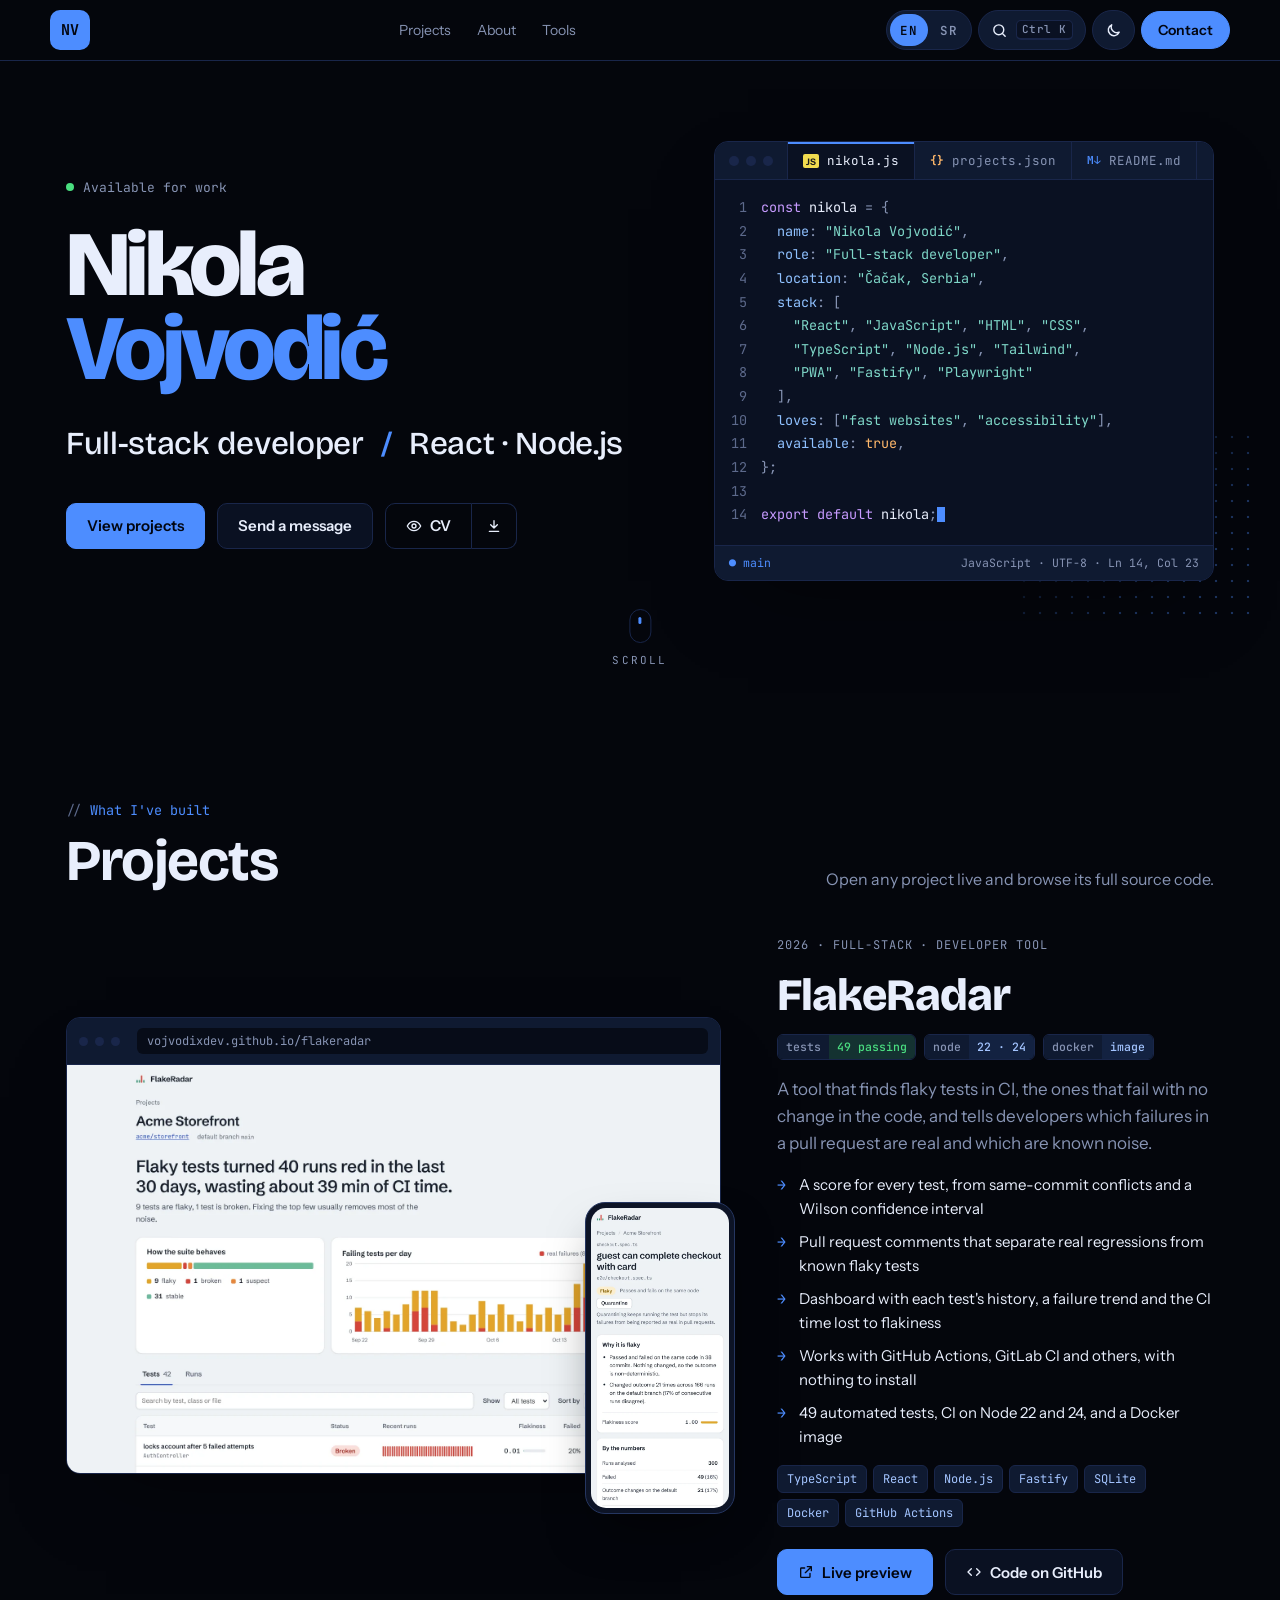
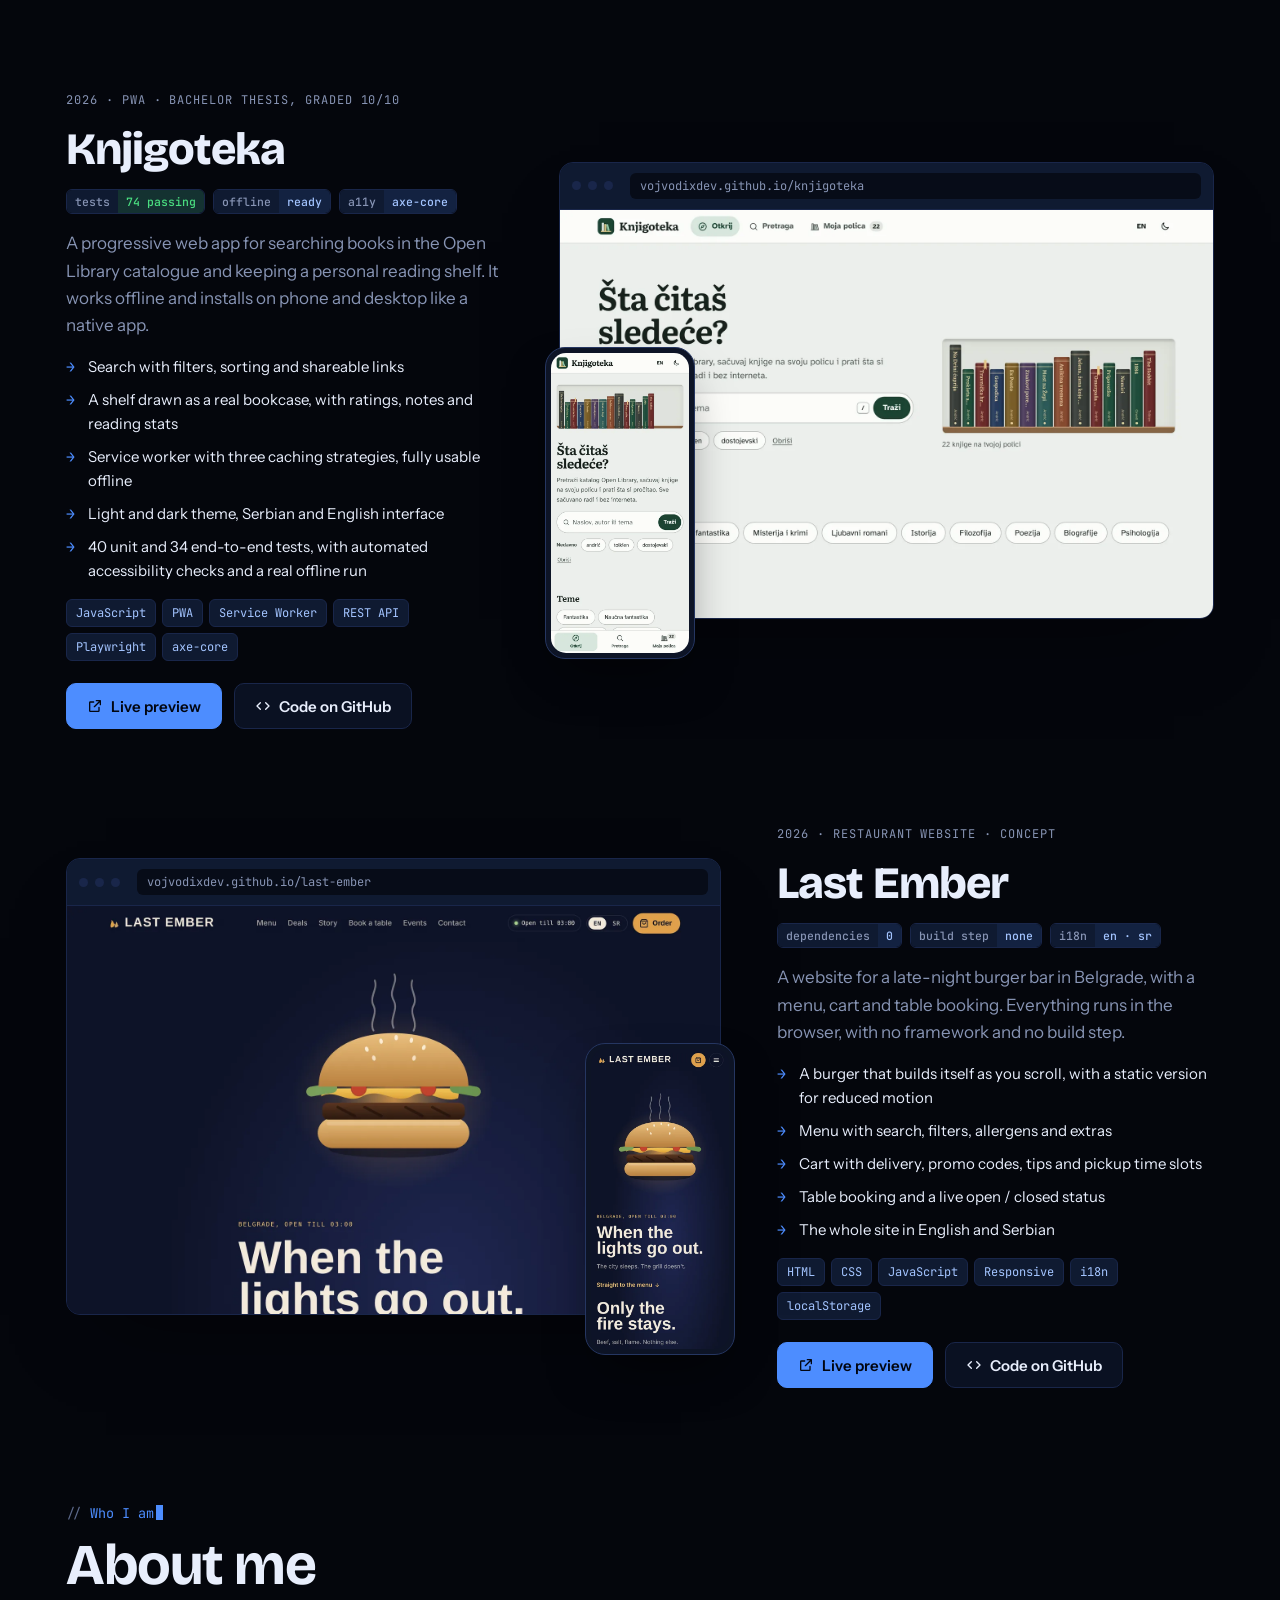
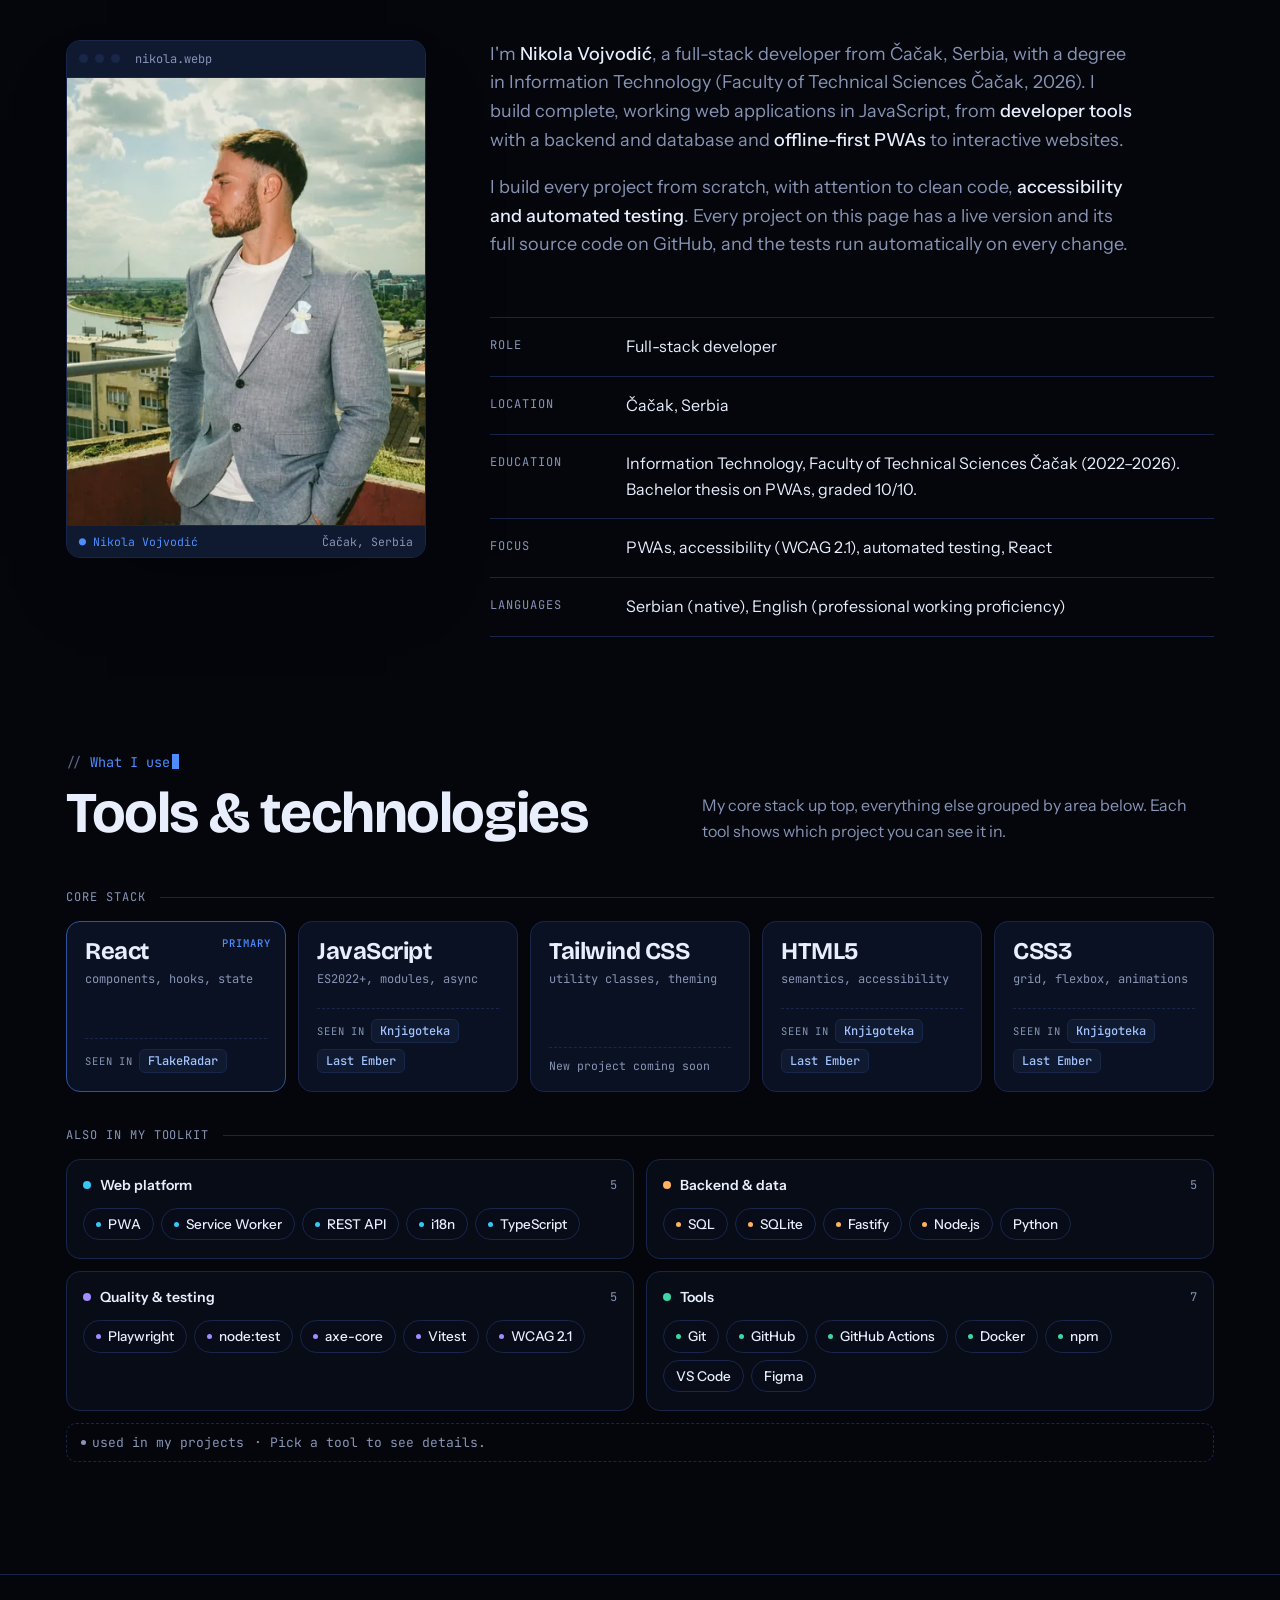
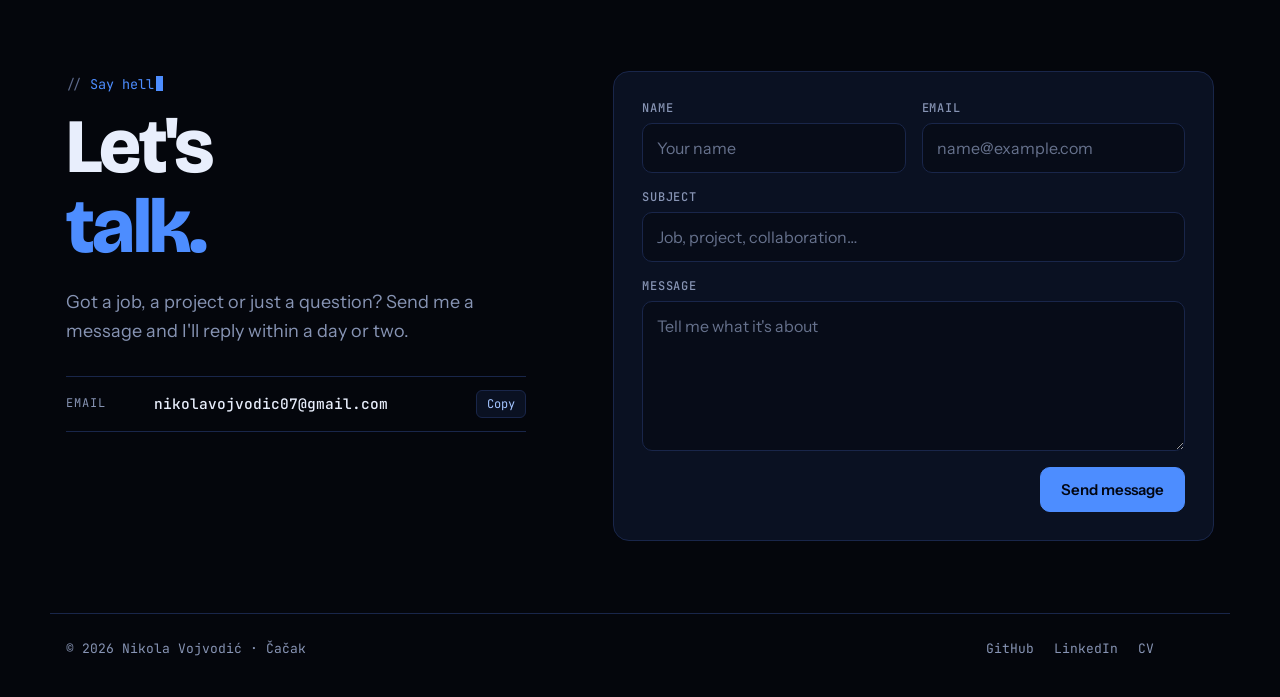
==== commit 0f219501: "Split site into HTML, CSS and JS files and simplify code" ====
--- a/index.html
+++ b/index.html
@@ -4,10 +4,9 @@
 <meta charset="utf-8">
 <meta name="viewport" content="width=device-width, initial-scale=1, viewport-fit=cover">
 <title>Nikola Vojvodić · Full-stack developer</title>
-<meta name="claude:viewport-fit-sides" content="cover">
 <meta name="description" content="Nikola Vojvodić, full-stack developer from Serbia. Live projects with full source code: FlakeRadar, Knjigoteka and Last Ember.">
 <link rel="canonical" href="https://vojvodixdev.github.io/">
-<!-- Pregled linka kad se podeli (LinkedIn, Viber, WhatsApp, Slack...) -->
+<!-- Pregled linka kad se podeli -->
 <meta property="og:type" content="website">
 <meta property="og:site_name" content="Nikola Vojvodić">
 <meta property="og:url" content="https://vojvodixdev.github.io/">
@@ -24,6 +23,7 @@
 <meta name="twitter:title" content="Nikola Vojvodić · Full-stack developer">
 <meta name="twitter:description" content="Nikola Vojvodić, full-stack developer from Serbia. Live projects with full source code: FlakeRadar, Knjigoteka and Last Ember.">
 <meta name="twitter:image" content="https://vojvodixdev.github.io/img/og.jpg">
+<!-- Tema se postavlja pre crtanja stranice, da ne "blesne" pogrešna boja -->
 <script>
   (function () {
     var m = "dark";
@@ -31,468 +31,11 @@
     document.documentElement.setAttribute("data-mode", m);
   })();
 </script>
-<link rel="icon" href="data:image/svg+xml,%3Csvg xmlns='http://www.w3.org/2000/svg' viewBox='0 0 64 64'%3E%3Cdefs%3E%3ClinearGradient id='g' x1='0' y1='0' x2='1' y2='1'%3E%3Cstop offset='0' stop-color='%236ea4ff'/%3E%3Cstop offset='.5' stop-color='%232f6cf0'/%3E%3Cstop offset='1' stop-color='%231637a8'/%3E%3C/linearGradient%3E%3C/defs%3E%3Crect width='64' height='64' rx='18' fill='url(%23g)'/%3E%3Ctext x='31' y='43' font-family='Arial Black,Arial' font-size='28' font-weight='900' letter-spacing='-2' fill='%23fff' text-anchor='middle'%3ENV%3C/text%3E%3C/svg%3E">
+<link rel="icon" href="data:image/svg+xml,%3Csvg xmlns='http://www.w3.org/2000/svg' viewBox='0 0 64 64'%3E%3Crect width='64' height='64' rx='14' fill='%234d8dff'/%3E%3Ctext x='32' y='42' font-family='Consolas,Menlo,monospace' font-size='28' font-weight='700' fill='%23020611' text-anchor='middle'%3ENV%3C/text%3E%3C/svg%3E">
 <link rel="preconnect" href="https://fonts.googleapis.com">
 <link rel="preconnect" href="https://fonts.gstatic.com" crossorigin>
 <link rel="stylesheet" href="https://fonts.googleapis.com/css2?family=Bricolage+Grotesque:opsz,wght@12..96,500;12..96,700;12..96,800&family=Instrument+Sans:wght@400;500;600&family=JetBrains+Mono:wght@400;500&display=swap">
-<style>
-/* Layout: crno-plavi portfolio — ime + prozor editora sa nikola.js, traka tehnologija, tri projekta kao browser kartice, o meni, alati, forma. Dve teme preko data-mode, dva jezika preko data-i18n. */
-:root {
-  --bg: #04060c;
-  --bg-2: #070c18;
-  --surface: #0a1122;
-  --surface-2: #0f1a31;
-  --line: #19264a;
-  --fg: #e8eefc;
-  --muted: #8794b4;
-  --blue: #4d8dff;
-  --blue-soft: #a3c4ff;
-  --blue-ink: #020611;
-  --ok: #4ade80;
-  --err: #ff7a85;
-  --shadow: rgba(0, 0, 0, .5);
-  --syn-kw: #c79bff;
-  --syn-prop: #8fc1ff;
-  --syn-str: #7fd8c9;
-  --syn-lit: #ffb86b;
-  --syn-com: #5d6a8c;
-  --syn-punc: #8794b4;
-  --grid: rgba(77, 141, 255, .07);
-  --c-fe: #4d8dff;
-  --c-web: #38c6f4;
-  --c-qa: #a08cff;
-  --c-tool: #3fd6a6;
-  --c-data: #ffb35c;
-  --grad: linear-gradient(90deg, #4d8dff, #38c6f4);
-  --f-display: "Bricolage Grotesque", "Arial Narrow", system-ui, sans-serif;
-  --f-body: "Instrument Sans", system-ui, -apple-system, "Segoe UI", sans-serif;
-  --f-mono: "JetBrains Mono", ui-monospace, "SFMono-Regular", Menlo, Consolas, monospace;
-  --r: 16px;
-  color-scheme: dark;
-}
-:root[data-mode="light"] {
-  --bg: #f4f7fd;
-  --bg-2: #eaf0fa;
-  --surface: #ffffff;
-  --surface-2: #e8eef9;
-  --line: #d3dcee;
-  --fg: #0a1226;
-  --muted: #56627f;
-  --blue: #1f5fe0;
-  --blue-soft: #1a4cb8;
-  --blue-ink: #ffffff;
-  --ok: #16a34a;
-  --err: #cf2539;
-  --shadow: rgba(20, 50, 120, .18);
-  --syn-kw: #8a3ffc;
-  --syn-prop: #1f5fe0;
-  --syn-str: #0d7a6b;
-  --syn-lit: #b45309;
-  --syn-com: #8792ad;
-  --syn-punc: #56627f;
-  --grid: rgba(31, 95, 224, .07);
-  --c-fe: #1f5fe0;
-  --c-web: #0a87b8;
-  --c-qa: #6a4fe0;
-  --c-tool: #0f8f6a;
-  --c-data: #b4610a;
-  --grad: linear-gradient(90deg, #1f5fe0, #0a87b8);
-  color-scheme: light;
-}
-* { box-sizing: border-box; }
-html { scroll-behavior: smooth; }
-body {
-  margin: 0; background: var(--bg); color: var(--fg);
-  font-family: var(--f-body); font-size: 16px; line-height: 1.6;
-  -webkit-font-smoothing: antialiased; transition: background .3s, color .3s;
-}
-body::before { content: ""; position: fixed; inset: 0 0 auto; height: env(safe-area-inset-top, 0px); z-index: 10; background: var(--bg); }
-img { max-width: 100%; height: auto; display: block; }
-.wrap {
-  max-width: 1180px; margin: 0 auto;
-  padding-left: max(16px, env(safe-area-inset-left, 0px));
-  padding-right: max(16px, env(safe-area-inset-right, 0px));
-}
-a { color: inherit; }
-:focus-visible { outline: 2px solid var(--blue); outline-offset: 3px; border-radius: 6px; }
-h1, h2, h3 { font-family: var(--f-display); text-wrap: balance; margin: 0; line-height: 1.04; }
-.label { font-family: var(--f-mono); font-size: 12px; letter-spacing: .08em; text-transform: uppercase; color: var(--muted); }
-.label.blue { color: var(--blue); }
-/* Naslovi sekcija kao komentar u kodu: "// Šta sam napravio" */
-.label.blue { font-size: 13.5px; letter-spacing: 0; text-transform: none; }
-.label.blue::before { content: "// "; color: var(--syn-com); }
-.pre { opacity: 0; transform: translateY(28px); }
-.reveal { transition: opacity .8s cubic-bezier(.2,.7,.2,1), transform .8s cubic-bezier(.2,.7,.2,1); transition-delay: calc(var(--d, 0) * 70ms); }
-
-/* Buttons */
-.btn { display: inline-flex; align-items: center; justify-content: center; gap: 8px; font: 600 15px/1 var(--f-body); text-decoration: none;
-  padding: 14px 20px; border-radius: 10px; border: 1px solid var(--line); background: var(--surface); color: var(--fg); cursor: pointer;
-  transition: transform .2s, background .2s, border-color .2s; }
-.btn:hover { border-color: var(--blue); transform: translateY(-1px); }
-.btn.primary { background: var(--blue); color: var(--blue-ink); border-color: var(--blue); }
-.btn.primary:hover { background: var(--blue-soft); border-color: var(--blue-soft); }
-.btn svg { width: 16px; height: 16px; flex: none; }
-.btn.ghost { background: transparent; }
-.split { display: inline-flex; }
-.split .btn:first-child { border-radius: 10px 0 0 10px; }
-.split .btn.icon { border-radius: 0 10px 10px 0; border-left: 0; padding-inline: 14px; }
-.ctas { display: flex; flex-wrap: wrap; gap: 12px; }
-
-/* Nav */
-header.nav {
-  position: sticky; top: env(safe-area-inset-top, 0px); z-index: 9;
-  background: var(--bg); border-bottom: 1px solid var(--line);
-  padding-left: max(16px, env(safe-area-inset-left, 0px));
-  padding-right: max(16px, env(safe-area-inset-right, 0px));
-}
-.nav-in { max-width: 1180px; margin: 0 auto; display: flex; align-items: center; justify-content: space-between; gap: 10px;
-  padding: 10px 0; }
-/* logo: ravan kvadrat, bez sjaja i senki */
-.logo { display: grid; place-items: center; width: 40px; height: 40px; flex: none; border-radius: 10px; text-decoration: none;
-  background: var(--blue); transition: background .2s; }
-.logo span { font: 700 15px/1 var(--f-mono); letter-spacing: -.02em; color: var(--blue-ink); }
-.logo span b { font-weight: 700; }
-.logo:hover { background: var(--blue-soft); }
-.nav ul { list-style: none; display: flex; gap: 2px; margin: 0; padding: 0; font-size: 14px; }
-.nav ul a { position: relative; display: block; text-decoration: none; color: var(--muted); padding: 8px 12px; transition: color .2s; }
-.nav ul a::after { content: ""; position: absolute; left: 12px; right: 12px; bottom: 3px; height: 2px; border-radius: 2px;
-  background: var(--blue); transform: scaleX(0); transform-origin: left; transition: transform .3s cubic-bezier(.2,.7,.2,1); }
-.nav ul a:hover, .nav ul a[aria-current="true"] { color: var(--fg); }
-.nav ul a:hover::after, .nav ul a[aria-current="true"]::after { transform: scaleX(1); }
-
-/* Back to top */
-.to-top { position: fixed; z-index: 8; width: 46px; height: 46px; border-radius: 50%; display: grid; place-items: center; cursor: pointer;
-  right: calc(20px + env(safe-area-inset-right, 0px)); bottom: calc(20px + env(safe-area-inset-bottom, 0px));
-  border: 1px solid var(--line); background: var(--surface); color: var(--fg); box-shadow: 0 12px 30px -12px var(--shadow);
-  opacity: 0; transform: translateY(14px) scale(.9); pointer-events: none; transition: opacity .3s, transform .3s, border-color .2s; }
-.to-top.show { opacity: 1; transform: none; pointer-events: auto; }
-.to-top:hover { border-color: var(--blue); color: var(--blue); }
-.to-top svg { width: 18px; height: 18px; }
-.nav-tools { display: flex; align-items: center; gap: 6px; }
-.icon-btn { height: 40px; min-width: 40px; padding: 0 12px; display: inline-flex; align-items: center; justify-content: center; gap: 6px;
-  border-radius: 999px; border: 1px solid var(--line); background: var(--surface-2); color: var(--fg); cursor: pointer;
-  font: 600 13px var(--f-mono); letter-spacing: .04em; transition: border-color .2s; }
-.icon-btn:hover { border-color: var(--blue); }
-.lang-switch { display: inline-flex; height: 40px; padding: 3px; gap: 2px; border-radius: 999px; border: 1px solid var(--line); background: var(--surface-2); }
-.lang-switch button { min-width: 38px; padding: 0 10px; border: 0; border-radius: 999px; background: transparent; color: var(--muted);
-  font: 600 12.5px var(--f-mono); letter-spacing: .04em; cursor: pointer; transition: background .2s, color .2s; }
-.lang-switch button:hover { color: var(--fg); }
-.lang-switch button[aria-pressed="true"] { background: var(--blue); color: var(--blue-ink); }
-.icon-btn svg { width: 17px; height: 17px; }
-.icon-btn .sun { display: none; }
-:root[data-mode="light"] .icon-btn .sun { display: block; }
-:root[data-mode="light"] .icon-btn .moon { display: none; }
-.nav .hire { padding: 11px 16px; border-radius: 999px; font-size: 14px; }
-@media (max-width: 820px) { .nav ul .hide-sm { display: none; } }
-@media (max-width: 620px) { .nav ul { display: none; } }
-@media (max-width: 380px) { .nav .hire { display: none; } }
-
-/* Hero */
-.hero { position: relative; overflow: hidden; }
-.hero .wrap { z-index: 2; }
-.hero .wrap { position: relative; padding-block: 80px 112px; display: grid; grid-template-columns: minmax(0, 1fr) minmax(0, 500px); gap: 56px; align-items: center; }
-/* polje tačaka koje viri iza prozora editora */
-.hero .wrap::before { content: ""; position: absolute; z-index: -1; right: -26px; bottom: 74px; width: 240px; height: 190px; pointer-events: none;
-  background: radial-gradient(var(--blue) 1.3px, transparent 1.6px) 0 0 / 16px 16px; opacity: .35;
-  -webkit-mask-image: linear-gradient(135deg, transparent 15%, #000 70%); mask-image: linear-gradient(135deg, transparent 15%, #000 70%); }
-.kicker { display: flex; flex-wrap: wrap; align-items: center; gap: 10px 20px; font: 13px var(--f-mono); color: var(--muted); }
-.kicker .avail { display: inline-flex; align-items: center; gap: 9px; color: var(--muted); }
-.kicker .avail i { position: relative; width: 8px; height: 8px; border-radius: 50%; background: var(--ok); }
-.ime { margin: 24px 0 20px; font-size: clamp(3rem, 7.2vw, 6.3rem); font-weight: 800; letter-spacing: -.04em; line-height: .92; }
-.ime span { display: block; padding-bottom: .06em; color: var(--blue); }
-.hero-in > * { animation: rise .9s cubic-bezier(.2,.7,.2,1) both; animation-delay: calc(var(--i, 0) * 90ms + 80ms); }
-@keyframes rise { from { opacity: 0; transform: translateY(22px); } }
-.scroll-hint { position: absolute; z-index: 2; left: 50%; bottom: 26px; transform: translateX(-50%); display: flex; flex-direction: column; align-items: center; gap: 10px;
-  font: 11px var(--f-mono); letter-spacing: .2em; text-transform: uppercase; color: var(--muted); text-decoration: none; }
-.scroll-hint span { width: 22px; height: 34px; border-radius: 12px; border: 1.5px solid var(--line); position: relative; }
-.scroll-hint span::after { content: ""; position: absolute; left: 50%; top: 7px; width: 3px; height: 7px; margin-left: -1.5px; border-radius: 2px; background: var(--blue);
-  animation: wheel 1.8s ease-in-out infinite; }
-@keyframes wheel { 0% { opacity: 0; transform: translateY(0); } 30% { opacity: 1; } 100% { opacity: 0; transform: translateY(12px); } }
-.uloga { margin: 0 0 34px; font-family: var(--f-display); font-size: clamp(1.4rem, 2.6vw, 2rem); font-weight: 500; letter-spacing: -.01em; color: var(--fg); }
-.uloga i { font-style: normal; color: var(--blue); margin: 0 .3em; }
-.uloga .nw { white-space: nowrap; }
-
-/* Editor window */
-.editor { background: var(--surface); border: 1px solid var(--line); border-radius: 14px; overflow: hidden;
-  font: 13.5px/1.75 var(--f-mono); box-shadow: 0 34px 80px -34px var(--shadow); }
-.ed-bar { display: flex; align-items: stretch; background: var(--surface-2); border-bottom: 1px solid var(--line); }
-.ed-dots { display: flex; align-items: center; gap: 7px; padding: 0 14px; }
-.ed-dots i { width: 10px; height: 10px; border-radius: 50%; background: var(--line); }
-/* tabovi fajlova: nikola.js, projects.json, README.md */
-.ed-tabs { display: flex; min-width: 0; overflow-x: auto; scrollbar-width: none; }
-.ed-tabs::-webkit-scrollbar { display: none; }
-.ed-tab { position: relative; display: flex; align-items: center; gap: 8px; flex: none; padding: 10px 15px; margin: 0; cursor: pointer;
-  font: 12.5px var(--f-mono); color: var(--muted); background: transparent; border: 0; border-right: 1px solid var(--line);
-  transition: color .2s, background .2s; }
-.ed-tab:first-child { border-left: 1px solid var(--line); }
-.ed-tab:hover { color: var(--fg); }
-.ed-tab[aria-selected="true"] { background: var(--surface); color: var(--fg); box-shadow: inset 0 2px 0 var(--blue); }
-.ed-tab:focus-visible { outline-offset: -3px; }
-.ed-tab b { font: 800 9px/1 var(--f-body); padding: 3px 3px 2px; border-radius: 2px; }
-.ed-tab .ic-js { background: #f0db4f; color: #1a1a1a; }
-.ed-tab .ic-json { background: none; padding: 0; font: 700 11px/1 var(--f-mono); color: var(--syn-lit); }
-.ed-tab .ic-md { background: none; padding: 0; font: 700 11px/1 var(--f-mono); color: var(--blue); }
-/* visina za najduži fajl, da se ništa ne pomera dok se kuca i menjaju tabovi */
-.ed-body { display: grid; grid-template-columns: auto minmax(0, 1fr); padding: 16px 0 18px; overflow-x: auto; min-height: calc(14 * 1.75em + 34px); }
-.ed-body:focus-visible { outline-offset: -3px; }
-.ed-body.swap .ed-code { animation: swap .28s ease-out; }
-@keyframes swap { from { opacity: 0; transform: translateY(5px); } }
-.ed-code a.ed-link { text-decoration: underline; text-decoration-color: color-mix(in srgb, currentColor 40%, transparent); text-underline-offset: 3px; cursor: pointer; }
-.ed-code a.ed-link:hover { text-decoration-color: currentColor; background: color-mix(in srgb, var(--blue) 14%, transparent); border-radius: 3px; }
-.ed-code .h { color: var(--syn-kw); font-weight: 600; }
-.ed-gutter { padding: 0 14px 0 16px; text-align: right; color: var(--syn-com); user-select: none; font-variant-numeric: tabular-nums; }
-.ed-gutter span { display: block; transition: color .15s; }
-/* editor povezan sa stranicom: red u kodu <-> element koji opisuje (kao "Inspect" u browseru) */
-.ed-code .ln { display: block; min-height: 1.75em; margin-right: -18px; padding-right: 18px; transition: background .15s, box-shadow .15s; }
-.ed-code .ln.hl { background: color-mix(in srgb, var(--blue) 12%, transparent); box-shadow: inset 2px 0 0 var(--blue); }
-.ed-gutter span.hl { color: var(--fg); }
-.ed-code .ln[data-link] { cursor: default; }
-[data-inspect] { position: relative; transition: outline-color .15s; outline: 1px dashed transparent; outline-offset: 8px; border-radius: 4px; }
-[data-inspect].inspected { outline-color: var(--blue); }
-[data-inspect].inspected::after { content: attr(data-inspect); position: absolute; left: -8px; bottom: calc(100% + 10px); z-index: 3; white-space: nowrap;
-  font: 500 11.5px/1 var(--f-mono); letter-spacing: 0; color: var(--blue-ink); background: var(--blue); padding: 4px 7px; border-radius: 4px; pointer-events: none; }
-.ed-code { margin: 0; padding-right: 18px; white-space: pre; color: var(--fg); font: inherit; }
-.ed-code .k { color: var(--syn-kw); }
-.ed-code .p { color: var(--syn-prop); }
-.ed-code .s { color: var(--syn-str); }
-.ed-code .l { color: var(--syn-lit); }
-.ed-code .c { color: var(--syn-com); font-style: italic; }
-.ed-code .u { color: var(--syn-punc); }
-.cursor { display: inline-block; width: 8px; height: 1.15em; vertical-align: -3px; background: var(--blue); animation: blink 1.1s steps(1) infinite; }
-@keyframes blink { 50% { opacity: 0; } }
-.label .cursor { width: .55em; height: 1.1em; margin-left: 2px; vertical-align: -2px; }
-/* promena teme: stara slika ostaje, nova se otkriva u krugu (JS) */
-::view-transition-old(root), ::view-transition-new(root) { animation: none; mix-blend-mode: normal; }
-.theming, .theming * { transition: none !important; }
-.ed-status { display: flex; justify-content: space-between; gap: 12px; padding: 7px 14px; font-size: 11.5px; color: var(--muted);
-  border-top: 1px solid var(--line); background: var(--surface-2); }
-.ed-status span:first-child { color: var(--blue); }
-
-@media (max-width: 940px) { .hero .wrap { grid-template-columns: 1fr; gap: 44px; padding-block: 64px 104px; } .editor { max-width: 560px; } .hero .wrap::before { display: none; } }
-@media (max-width: 480px) { .editor { font-size: 12px; } .ed-dots { display: none; } .ed-tab { padding-inline: 12px; font-size: 12px; } .ed-tab:first-child { border-left: 0; } }
-
-/* Komandna paleta (Ctrl + K) */
-kbd { font: 500 11px/1 var(--f-mono); padding: 3px 5px; border-radius: 5px; border: 1px solid var(--line); border-bottom-width: 2px;
-  background: var(--surface); color: var(--muted); }
-.cmdk-btn kbd { margin-left: 2px; }
-@media (max-width: 900px) { .cmdk-btn kbd { display: none; } .cmdk-btn { padding: 0; } }
-.cmdk { width: min(600px, calc(100% - 32px)); max-height: min(560px, calc(100dvh - 120px)); margin: 12vh auto auto; padding: 0;
-  border: 1px solid var(--line); border-radius: 16px; background: var(--surface); color: var(--fg);
-  box-shadow: 0 40px 100px -30px rgba(0, 0, 0, .7); overflow: hidden; }
-.cmdk[open] { display: flex; flex-direction: column; animation: cmdk-in .2s cubic-bezier(.2,.7,.2,1); }
-@keyframes cmdk-in { from { opacity: 0; transform: translateY(-10px) scale(.98); } }
-.cmdk::backdrop { background: rgba(2, 5, 14, .55); backdrop-filter: blur(4px); -webkit-backdrop-filter: blur(4px); }
-:root[data-mode="light"] .cmdk::backdrop { background: rgba(10, 20, 50, .25); }
-.cmdk-search { display: flex; align-items: center; gap: 12px; padding: 0 16px; border-bottom: 1px solid var(--line); flex: none; }
-.cmdk-search svg { width: 18px; height: 18px; color: var(--muted); flex: none; }
-.cmdk-search input { flex: 1; min-width: 0; padding: 18px 0; border: 0; outline: 0; background: transparent; color: var(--fg); font: 16px var(--f-body); }
-.cmdk-search input::placeholder { color: var(--muted); }
-.cmdk-list { list-style: none; margin: 0; padding: 8px; overflow-y: auto; overscroll-behavior: contain; flex: 1; }
-.cmdk-grp { padding: 12px 10px 6px; font: 11px var(--f-mono); letter-spacing: .08em; text-transform: uppercase; color: var(--muted); }
-.cmdk-grp:first-child { padding-top: 4px; }
-.cmdk-opt { display: flex; align-items: center; gap: 12px; padding: 10px; border-radius: 10px; cursor: pointer; font-size: 15px; }
-.cmdk-opt svg { width: 17px; height: 17px; flex: none; color: var(--muted); }
-.cmdk-opt small { margin-left: auto; font: 12px var(--f-mono); color: var(--muted); white-space: nowrap; }
-.cmdk-opt[aria-selected="true"] { background: var(--surface-2); box-shadow: inset 2px 0 0 var(--blue); }
-.cmdk-opt[aria-selected="true"] svg { color: var(--blue); }
-.cmdk-empty { padding: 28px 10px; text-align: center; color: var(--muted); }
-.cmdk-foot { display: flex; flex-wrap: wrap; gap: 6px 18px; padding: 10px 16px; border-top: 1px solid var(--line); background: var(--surface-2);
-  font: 12px var(--f-mono); color: var(--muted); flex: none; }
-.cmdk-foot kbd { margin-right: 3px; }
-@media (max-width: 560px) { .cmdk { margin-top: 10px; } .cmdk-foot { display: none; } }
-
-/* Kratka poruka na dnu ekrana */
-.toast { position: fixed; z-index: 30; left: 50%; bottom: calc(24px + env(safe-area-inset-bottom, 0px)); transform: translate(-50%, 16px);
-  padding: 10px 16px; border-radius: 10px; border: 1px solid var(--line); background: var(--surface-2); color: var(--fg);
-  font: 500 14px var(--f-body); box-shadow: 0 18px 40px -16px var(--shadow); opacity: 0; pointer-events: none; transition: opacity .25s, transform .25s; }
-.toast.show { opacity: 1; transform: translate(-50%, 0); }
-
-/* Bedževi u stilu GitHub README-a */
-.badges { display: flex; flex-wrap: wrap; gap: 8px; }
-.badge { display: inline-flex; font: 500 11.5px/1 var(--f-mono); border-radius: 6px; overflow: hidden; border: 1px solid var(--line); text-decoration: none; }
-.badge span { padding: 6px 8px; }
-.badge span:first-child { background: var(--surface-2); color: var(--muted); }
-.badge span:last-child { background: color-mix(in srgb, var(--ok) 16%, var(--surface)); color: var(--ok); }
-.badge.info span:last-child { background: color-mix(in srgb, var(--blue) 14%, var(--surface)); color: var(--blue-soft); }
-a.badge { transition: border-color .2s; }
-a.badge:hover { border-color: var(--ok); }
-
-/* Sections */
-section.block .wrap { padding-block: 104px 8px; }
-.sec-head { display: flex; flex-wrap: wrap; align-items: end; justify-content: space-between; gap: 16px 32px; margin-bottom: 44px; }
-.sec-head h2 { font-size: clamp(2.2rem, 5vw, 3.6rem); font-weight: 700; letter-spacing: -.025em; margin-top: 10px; }
-.sec-head p { margin: 0; max-width: 32em; color: var(--muted); }
-
-/* Projects */
-.projects { display: grid; gap: 96px; }
-.proj { scroll-margin-top: 110px; display: grid; grid-template-columns: minmax(0, 1.2fr) minmax(0, .8fr); gap: 56px; align-items: center; }
-.proj.flip { grid-template-columns: minmax(0, .8fr) minmax(0, 1.2fr); }   /* slika desno, ali i dalje u široj koloni */
-.proj.flip .shots { order: 2; }
-.shots { position: relative; padding: 0 0 40px 0; perspective: 1400px; }
-.shots .browser, .shots .phone { transition: transform .6s cubic-bezier(.2,.7,.2,1); }
-.shots .browser { transform: rotateX(var(--rx, 0deg)) rotateY(var(--ry, 0deg)); }
-.shots .phone { transform: translate3d(var(--px, 0px), var(--py, 0px), 0); }
-.editor { transition: transform .5s cubic-bezier(.2,.7,.2,1); }
-.browser { border: 1px solid var(--line); border-radius: 14px; overflow: hidden; background: var(--surface); box-shadow: 0 40px 80px -40px var(--shadow); }
-.browser .bar { display: flex; align-items: center; gap: 7px; padding: 10px 12px; background: var(--surface-2); border-bottom: 1px solid var(--line); }
-.browser .bar i { width: 9px; height: 9px; border-radius: 50%; background: var(--line); }
-.browser .url { margin-left: 10px; flex: 1; min-width: 0; font: 12px var(--f-mono); color: var(--muted); background: var(--bg-2);
-  border-radius: 6px; padding: 5px 10px; overflow: hidden; text-overflow: ellipsis; white-space: nowrap; }
-.browser img { width: 100%; aspect-ratio: 16 / 10; object-fit: cover; object-position: top; }
-.phone { position: absolute; right: -14px; bottom: 0; width: 23%; min-width: 92px; border-radius: 20px; padding: 5px;
-  background: #0d1426; border: 1px solid #253661; box-shadow: 0 24px 50px -16px rgba(0, 0, 0, .55); }
-.phone img { border-radius: 15px; aspect-ratio: 390 / 844; object-fit: cover; object-position: top; width: 100%; }
-.proj.flip .phone { right: auto; left: -14px; }
-.proj-info { display: flex; flex-direction: column; gap: 16px; min-width: 0; }
-.proj-info h3 { font-size: clamp(2rem, 4vw, 2.8rem); font-weight: 800; letter-spacing: -.02em; }
-.proj-info > p { margin: 0; color: var(--muted); font-size: 17px; }
-.feat { list-style: none; margin: 0; padding: 0; display: grid; gap: 9px; }
-.feat li { position: relative; padding-left: 22px; font-size: 15px; }
-.feat li::before { content: "→"; position: absolute; left: 0; color: var(--blue); font-family: var(--f-mono); }
-.tags { display: flex; flex-wrap: wrap; gap: 6px; }
-.tag { font: 12px/1 var(--f-mono); padding: 7px 9px; border-radius: 6px; background: var(--surface-2); color: var(--blue-soft); border: 1px solid var(--line); }
-.proj .ctas { margin-top: 6px; }
-@media (max-width: 900px) {
-  .proj, .proj.flip { grid-template-columns: minmax(0, 1fr); gap: 32px; }
-  .proj.flip .shots { order: 0; }
-  .phone, .proj.flip .phone { right: 8px; left: auto; }
-}
-
-/* About */
-.about { display: grid; grid-template-columns: minmax(0, 360px) minmax(0, 1fr); gap: 64px; align-items: start; }
-.about-main { min-width: 0; display: grid; gap: 40px; }
-/* fotografija u okviru prozora, kao screenshotovi projekata */
-.photo { position: sticky; top: 110px; margin: 0; border: 1px solid var(--line); border-radius: 14px; overflow: hidden; background: var(--surface);
-  box-shadow: 0 40px 80px -40px var(--shadow); }
-.photo .bar { display: flex; align-items: center; gap: 7px; padding: 10px 12px; background: var(--surface-2); border-bottom: 1px solid var(--line); }
-.photo .bar i { width: 9px; height: 9px; border-radius: 50%; background: var(--line); }
-.photo .bar span { margin-left: 8px; font: 12px var(--f-mono); color: var(--muted); }
-.ph-img { overflow: hidden; clip-path: inset(0); transition: clip-path 1.1s cubic-bezier(.65,0,.35,1); }
-.ph-img img { width: 100%; aspect-ratio: 4 / 5; object-fit: cover; transition: transform 1.4s cubic-bezier(.2,.7,.2,1); }
-.photo:hover .ph-img img { transform: scale(1.03); }
-/* pri skrolovanju slika se "otkrije" odozdo nagore */
-.photo.pre { opacity: 1; transform: none; }
-.photo.pre .ph-img { clip-path: inset(100% 0 0 0); }
-.photo.pre .ph-img img { transform: scale(1.18); }
-.photo figcaption { display: flex; justify-content: space-between; gap: 12px; padding: 8px 12px; font: 11.5px var(--f-mono); color: var(--muted);
-  border-top: 1px solid var(--line); background: var(--surface-2); }
-.photo figcaption span:first-child { color: var(--blue); }
-.about-text p { margin: 0 0 18px; font-size: 18px; color: var(--muted); max-width: 36em; }
-.about-text p strong { color: var(--fg); font-weight: 500; }
-.facts { margin: 0; border-top: 1px solid var(--line); }
-.facts div { display: grid; grid-template-columns: 120px 1fr; gap: 16px; padding: 16px 0; border-bottom: 1px solid var(--line); }
-.facts dt { font: 12px/1.9 var(--f-mono); letter-spacing: .08em; text-transform: uppercase; color: var(--muted); }
-.facts dd { margin: 0; }
-@media (max-width: 860px) { .about { grid-template-columns: minmax(0, 1fr); gap: 36px; } .photo { position: relative; top: 0; max-width: 360px; } }
-@media (max-width: 460px) { .facts div { grid-template-columns: 1fr; gap: 2px; } }
-
-/* Tools: periodni sistem stack-a */
-.ptable { display: grid; gap: 34px; }
-.st-label { display: flex; align-items: center; gap: 14px; margin: 0 0 14px; }
-.st-label::after { content: ""; flex: 1; height: 1px; background: var(--line); }
-.core { list-style: none; margin: 0; padding: 0; display: grid; grid-template-columns: repeat(5, minmax(0, 1fr)); gap: 12px; }
-.el { --x: 50%; --y: 50%; position: relative; min-width: 0; overflow: hidden; isolation: isolate; min-height: 150px;
-  display: flex; flex-direction: column; gap: 6px; padding: 16px 18px 18px; border-radius: 14px; border: 1px solid var(--line); background: var(--surface);
-  transition: transform .3s cubic-bezier(.2,.7,.2,1), border-color .3s, opacity .35s, filter .35s; }
-.el::before { content: ""; position: absolute; inset: 0; z-index: -1; opacity: 0; transition: opacity .3s;
-  background: radial-gradient(180px circle at var(--x) var(--y), color-mix(in srgb, var(--blue) 18%, transparent), transparent 70%); }
-.el::after { content: ""; position: absolute; left: 0; right: 0; bottom: 0; height: 2px; background: var(--grad); background-size: 200% 100%;
-  transform: scaleX(0); transform-origin: left; transition: transform .45s cubic-bezier(.2,.7,.2,1); }
-.el:hover { transform: translateY(-4px); border-color: color-mix(in srgb, var(--blue) 50%, var(--line)); }
-.el:hover::before { opacity: 1; }
-.el:hover::after { transform: scaleX(1); }
-.el-k { position: absolute; top: 14px; right: 14px; display: flex; align-items: center; gap: 7px; font: 500 10.5px var(--f-mono); letter-spacing: .1em; text-transform: uppercase; color: var(--muted); }
-.el-k::before { content: ""; width: 6px; height: 6px; border-radius: 50%; background: var(--c-fe); }
-.el-name { font: 700 1.5rem/1.1 var(--f-display); letter-spacing: -.02em; overflow-wrap: anywhere; }
-.el-desc { font: 12px/1.45 var(--f-mono); color: var(--muted); }
-.el-desc { margin-bottom: 14px; }
-.el-used { display: flex; flex-wrap: wrap; align-items: center; gap: 6px; margin-top: auto; padding-top: 10px; border-top: 1px dashed var(--line); }
-.el-used small { font: 10.5px var(--f-mono); letter-spacing: .08em; text-transform: uppercase; color: var(--muted); }
-.el-used a { position: relative; z-index: 1; font: 500 12px var(--f-mono); color: var(--blue-soft); text-decoration: none;
-  padding: 3px 8px; border-radius: 6px; background: var(--surface-2); border: 1px solid var(--line); transition: border-color .2s, color .2s; }
-.el-used a:hover { border-color: var(--blue); color: var(--fg); }
-.el-used.none small { text-transform: none; letter-spacing: 0; font-size: 11.5px; }
-.el.featured { border-color: color-mix(in srgb, var(--blue) 45%, var(--line));
-  background: linear-gradient(160deg, color-mix(in srgb, var(--blue) 14%, var(--surface)), var(--surface) 70%); }
-.el.featured .el-k { color: var(--blue); }
-.el.featured .el-k::before { background: var(--blue); box-shadow: 0 0 0 4px color-mix(in srgb, var(--blue) 22%, transparent); }
-.groups { display: grid; grid-template-columns: repeat(2, minmax(0, 1fr)); gap: 12px; }
-.grp { min-width: 0; padding: 16px 16px 18px; border-radius: 14px; border: 1px solid var(--line);
-  background: color-mix(in srgb, var(--surface) 55%, transparent); transition: opacity .35s, filter .35s, border-color .3s; }
-.grp-h { display: flex; align-items: center; gap: 9px; margin: 0 0 14px; font: 600 14px var(--f-body); }
-.grp-h i { width: 8px; height: 8px; border-radius: 50%; background: var(--c); }
-.grp-h small { margin-left: auto; font: 12px var(--f-mono); color: var(--muted); }
-.pills { list-style: none; margin: 0; padding: 0; display: flex; flex-wrap: wrap; gap: 7px; }
-.pill { display: inline-flex; align-items: center; gap: 7px; padding: 7px 12px; border-radius: 999px; border: 1px solid var(--line); background: var(--bg-2); font: 500 13.5px/1.2 var(--f-body);
-  cursor: default; transition: border-color .25s, color .25s, background .25s, transform .25s; }
-.pill b { width: 5px; height: 5px; border-radius: 50%; background: var(--c); opacity: .9; }
-.pill:focus-visible { outline: 2px solid var(--c); outline-offset: 2px; }
-.pill:hover, .pill.on { border-color: var(--c); color: var(--c); background: color-mix(in srgb, var(--c) 10%, var(--bg-2)); transform: translateY(-2px); }
-.pt-tip { display: flex; flex-wrap: wrap; align-items: center; gap: 4px 10px; min-height: 2.6em; margin: -22px 0 0; padding: 10px 14px; border-radius: 10px;
-  border: 1px dashed var(--line); font: 13px var(--f-mono); color: var(--muted); }
-.pt-tip em { font-style: normal; color: var(--blue-soft); }
-.pt-legend { display: inline-flex; align-items: center; gap: 6px; }
-.pt-legend b { width: 5px; height: 5px; border-radius: 50%; background: var(--muted); }
-.pt-tip b { color: var(--fg); font-weight: 500; }
-@media (max-width: 1020px) {
-  .core { grid-template-columns: repeat(6, minmax(0, 1fr)); }
-  .core .el { grid-column: span 2; }
-  .core .el:nth-child(n+4) { grid-column: span 3; }
-}
-@media (max-width: 820px) { .groups { grid-template-columns: 1fr; } }
-@media (max-width: 560px) {
-  .core { grid-template-columns: repeat(2, minmax(0, 1fr)); gap: 10px; }
-  .core .el, .core .el:nth-child(n+4) { grid-column: auto; }
-  .core .el:first-child { grid-column: 1 / -1; }
-  .el { min-height: 112px; padding: 14px; }
-  .el-name { font-size: 1.3rem; }
-}
-
-/* Contact */
-.contact { margin-top: 104px; border-top: 1px solid var(--line); position: relative; overflow: hidden; }
-.contact .wrap { position: relative; padding-block: 96px 72px; display: grid; grid-template-columns: minmax(0, .9fr) minmax(0, 1.1fr); gap: 56px; align-items: start; }
-.contact h2 { font-size: clamp(2.6rem, 6.5vw, 4.8rem); font-weight: 800; letter-spacing: -.035em; margin-top: 12px; }
-.contact h2 span { color: var(--blue); }
-.contact .lead { color: var(--muted); font-size: 18px; margin: 20px 0 0; max-width: 26em; }
-.direct { list-style: none; margin: 30px 0 0; padding: 0; border-top: 1px solid var(--line); max-width: 460px; }
-.direct li { display: flex; align-items: center; gap: 14px; flex-wrap: wrap; padding: 13px 0; border-bottom: 1px solid var(--line); }
-.direct .label { width: 74px; flex: none; }
-.direct a + a { margin-left: 4px; color: var(--muted); }
-.direct a, .direct code { font: 500 14.5px var(--f-mono); color: var(--fg); text-decoration: none; overflow-wrap: anywhere; min-width: 0; }
-.direct code { user-select: all; }
-.direct a:hover { color: var(--blue); }
-.direct button { margin-left: auto; font: 12px var(--f-mono); color: var(--blue-soft); background: var(--surface); border: 1px solid var(--line); border-radius: 6px; padding: 5px 10px; cursor: pointer; }
-.direct button:hover { border-color: var(--blue); }
-form { display: grid; gap: 16px; background: var(--surface); border: 1px solid var(--line); border-radius: var(--r); padding: 28px; }
-.row2 { display: grid; grid-template-columns: 1fr 1fr; gap: 16px; }
-.field { display: grid; gap: 7px; min-width: 0; }
-.field label { font: 500 12px var(--f-mono); letter-spacing: .06em; text-transform: uppercase; color: var(--muted); }
-.field input, .field textarea {
-  width: 100%; font: 16px/1.5 var(--f-body); color: var(--fg); background: var(--bg-2);
-  border: 1px solid var(--line); border-radius: 10px; padding: 12px 14px; transition: border-color .2s, box-shadow .2s; }
-.field textarea { min-height: 150px; resize: vertical; }
-.field input::placeholder, .field textarea::placeholder { color: color-mix(in srgb, var(--muted) 75%, transparent); }
-.field input:focus, .field textarea:focus { outline: none; border-color: var(--blue); box-shadow: 0 0 0 3px color-mix(in srgb, var(--blue) 25%, transparent); }
-.hp { position: absolute; left: -9999px; width: 1px; height: 1px; overflow: hidden; }
-.form-foot { display: flex; flex-wrap: wrap; align-items: center; justify-content: space-between; gap: 14px; }
-.form-msg { font-size: 15px; margin: 0; }
-.form-msg.ok { color: var(--ok); }
-.form-msg.err { color: var(--err); }
-button[disabled] { opacity: .6; cursor: progress; transform: none; }
-@media (max-width: 860px) { .contact .wrap { grid-template-columns: 1fr; gap: 36px; } }
-@media (max-width: 520px) { .row2 { grid-template-columns: 1fr; } form { padding: 20px; } }
-
-footer .wrap { padding-block: 26px 40px; display: flex; flex-wrap: wrap; justify-content: space-between; gap: 12px;
-  border-top: 1px solid var(--line); color: var(--muted); font: 13px var(--f-mono); }
-footer a { color: var(--muted); text-decoration: none; }
-footer a:hover { color: var(--fg); }
-.f-links { display: flex; flex-wrap: wrap; gap: 8px 20px; }
-
-@media (prefers-reduced-motion: reduce) {
-  *, *::before, *::after { animation: none !important; transition: none !important; }
-  html { scroll-behavior: auto; }
-}
-</style>
+<link rel="stylesheet" href="css/style.css">
 </head>
 <body>
 
@@ -529,9 +72,7 @@
   <section class="hero" id="hero">
     <div class="wrap">
       <div class="hero-in">
-        <div class="kicker">
-          <span class="avail" data-inspect="span.avail" data-ln="10"><i></i><span data-i18n="hero.avail">Dostupan za posao</span></span>
-        </div>
+        <p class="avail" data-inspect="p.avail" data-ln="10"><i></i><span data-i18n="hero.avail">Dostupan za posao</span></p>
         <h1 class="ime" style="--i:1" data-inspect="h1" data-ln="1">Nikola <span>Vojvodić</span></h1>
         <p class="uloga" style="--i:2" data-inspect="p.role" data-ln="2">Full-stack developer <i aria-hidden="true">/</i> <span class="nw">React · Node.js</span></p>
         <div class="ctas" style="--i:3">
@@ -558,7 +99,7 @@
       </div>
     </div>
 
-    <a class="scroll-hint" href="#projekti" aria-label="Scroll" data-i18n-aria="hero.scroll"><span></span><em data-i18n="hero.scrollt" style="font-style:normal">Skroluj</em></a>
+    <a class="scroll-hint" href="#projekti" aria-label="Scroll" data-i18n-aria="hero.scroll"><span></span><em data-i18n="hero.scrollt">Skroluj</em></a>
   </section>
 
   <section class="block" id="projekti">
@@ -751,9 +292,7 @@
         <span class="label blue" data-i18n="c.eyebrow">Javi se</span>
         <h2 data-i18n="c.title">Hajde da<br><span>pričamo.</span></h2>
         <p class="lead" data-i18n="c.lead">Imaš posao, projekat ili samo pitanje? Pošalji poruku i odgovoriću u roku od jednog do dva dana.</p>
-        <ul class="direct">
-          <li><span class="label">Email</span><code id="mail">nikolavojvodic07@gmail.com</code><button type="button" id="copy-mail" data-i18n="c.copy">Kopiraj</button></li>
-        </ul>
+        <div class="mail-row"><span class="label">Email</span><code id="mail">nikolavojvodic07@gmail.com</code><button type="button" id="copy-mail" data-i18n="c.copy">Kopiraj</button></div>
       </div>
       <form id="contact-form" action="https://formspree.io/f/mppqglyp" method="POST" novalidate>
         <div class="row2">
@@ -803,690 +342,6 @@
 </dialog>
 <div class="toast" id="toast" role="status" aria-live="polite"></div>
 
-<script>
-const ENDPOINT = "https://formspree.io/f/mppqglyp";
-
-/* ---------- Prevodi (srpski se čita iz HTML-a, engleski je ovde) ---------- */
-const EN = {
-  "nav.aria": "Navigation", "nav.home": "Nikola Vojvodić, home", "nav.projects": "Projects", "nav.about": "About", "nav.tools": "Tools", "nav.contact": "Contact",
-  "hero.avail": "Available for work",
-  "hero.cta1": "View projects", "hero.cta2": "Send a message",
-  "ed.aria": "Code editor", "ed.files": "Files",
-  "k.open": "Command palette", "k.title": "Command palette", "k.ph": "Type a command or search…", "k.qaria": "Search commands", "k.list": "Commands",
-  "k.move": "move", "k.run": "open", "k.close": "close", "hero.scroll": "Scroll down", "hero.scrollt": "Scroll", "f.toparia": "Back to top",
-  "t.lead": "My core stack up top, everything else grouped by area below. Each tool shows which project you can see it in.",
-  "proj.eyebrow": "What I've built", "proj.title": "Projects", "proj.lead": "Open any project live and browse its full source code.",
-  "btn.live": "Live preview",
-  "btn.gh": "Code on GitHub",
-  "fr.altm": "FlakeRadar on a phone", "fr.meta": "2026 · full-stack · developer tool",
-  "fr.desc": "A tool that finds flaky tests in CI, the ones that fail with no change in the code, and tells developers which failures in a pull request are real and which are known noise.",
-  "fr.f1": "A score for every test, from same-commit conflicts and a Wilson confidence interval",
-  "fr.f2": "Pull request comments that separate real regressions from known flaky tests",
-  "fr.f3": "Dashboard with each test's history, a failure trend and the CI time lost to flakiness",
-  "fr.f4": "Works with GitHub Actions, GitLab CI and others, with nothing to install",
-  "fr.f5": "49 automated tests, CI on Node 22 and 24, and a Docker image",
-  "k.altm": "Knjigoteka on a phone", "k.meta": "2026 · PWA · bachelor thesis, graded 10/10",
-  "k.desc": "A progressive web app for searching books in the Open Library catalogue and keeping a personal reading shelf. It works offline and installs on phone and desktop like a native app.",
-  "k.f1": "Search with filters, sorting and shareable links",
-  "k.f2": "A shelf drawn as a real bookcase, with ratings, notes and reading stats",
-  "k.f3": "Service worker with three caching strategies, fully usable offline",
-  "k.f4": "Light and dark theme, Serbian and English interface",
-  "k.f5": "40 unit and 34 end-to-end tests, with automated accessibility checks and a real offline run",
-  "le.altm": "Last Ember on a phone", "le.meta": "2026 · restaurant website · concept",
-  "le.desc": "A website for a late-night burger bar in Belgrade, with a menu, cart and table booking. Everything runs in the browser, with no framework and no build step.",
-  "le.f1": "A burger that builds itself as you scroll, with a static version for reduced motion",
-  "le.f2": "Menu with search, filters, allergens and extras",
-  "le.f3": "Cart with delivery, promo codes, tips and pickup time slots",
-  "le.f4": "Table booking and a live open / closed status",
-  "le.f5": "The whole site in English and Serbian",
-  "ab.eyebrow": "Who I am", "ab.title": "About me",
-  "ab.p1": "I'm <strong>Nikola Vojvodić</strong>, a full-stack developer from Čačak, Serbia, with a degree in Information Technology (Faculty of Technical Sciences Čačak, 2026). I build complete, working web applications in JavaScript, from <strong>developer tools</strong> with a backend and database and <strong>offline-first PWAs</strong> to interactive websites.",
-  "ab.p2": "I build every project from scratch, with attention to clean code, <strong>accessibility and automated testing</strong>. Every project on this page has a live version and its full source code on GitHub, and the tests run automatically on every change.",
-  "cv.dl": "Download CV",
-  "ab.k1": "Role", "ab.v1": "Full-stack developer", "ab.k2": "Location", "ab.v2": "Čačak, Serbia",
-  "ab.k6": "Education", "ab.v6": "Information Technology, Faculty of Technical Sciences Čačak (2022–2026). Bachelor thesis on PWAs, graded 10/10.",
-  "ab.k3": "Focus", "ab.v3": "PWAs, accessibility (WCAG 2.1), automated testing, React",
-  "ab.k4": "Languages", "ab.v4": "Serbian (native), English (professional working proficiency)",
-  "t.eyebrow": "What I use", "t.title": "Tools & technologies",
-  "t.c1l": "Basics", "t.html": "semantics, forms, landmarks", "t.css": "grid, flexbox, responsive design", "t.js": "ES2022+, ES modules, async", "t.react": "components, hooks, state", "t.tw": "utility classes, design systems",
-  "t.c2": "Web platform", "t.rest": "fetch, caching, error handling", "t.storage": "localStorage, import & export", "t.intl": "translations, plurals, dates", "t.json": "working with API data",
-  "t.c3l": "Quality", "t.c3": "Testing", "t.pw": "end-to-end tests", "t.unit": "unit tests", "t.axe": "automated accessibility checks", "t.csp": "browser security", "t.lh": "speed, SEO, accessibility",
-  "t.c4l": "Every day", "t.c4": "Tools", "t.git": "version control, pull requests", "t.node": "dev server, scripts", "t.vsc": "editor, Live Server, debugging", "t.dt": "debugging, performance, network", "t.figma": "design and prototypes",
-  "c.eyebrow": "Say hello", "c.title": "Let's<br><span>talk.</span>",
-  "c.lead": "Got a job, a project or just a question? Send me a message and I'll reply within a day or two.", "c.copy": "Copy",
-  "c.name": "Name", "c.nameph": "Your name", "c.emailph": "name@example.com", "c.subj": "Subject", "c.subjph": "Job, project, collaboration…",
-  "c.msg": "Message", "c.msgph": "Tell me what it's about", "c.send": "Send message"
-};
-const MSG = {
-  sr: { copied: "Kopirano", sending: "Šaljem…", empty: "Upiši ime i poruku.", email: "Upiši ispravnu email adresu da bih mogao da ti odgovorim.",
-        ok: "Hvala! Poruka je poslata, javiću ti se uskoro.", fail: "Poruka nije poslata", retry: ". Pokušaj ponovo za par minuta.",
-        net: "Poruka nije poslata. Proveri internet vezu i pokušaj ponovo.", light: "Uključi svetlu temu", dark: "Uključi tamnu temu", mailCopied: "Email adresa je kopirana" },
-  en: { copied: "Copied", sending: "Sending…", empty: "Please enter your name and a message.", email: "Please enter a valid email address so I can reply.",
-        ok: "Thanks! Your message was sent, I'll get back to you soon.", fail: "Message not sent", retry: ". Please try again in a few minutes.",
-        net: "Message not sent. Check your internet connection and try again.", light: "Switch to light mode", dark: "Switch to dark mode", mailCopied: "Email address copied" }
-};
-
-/* ---------- Editor u hero delu: tri fajla, kod se ukuca pri učitavanju ----------
-   Svaki red je niz parova [klasa, tekst]. Klase: k ključna reč, p svojstvo, s string, l literal,
-   c komentar, u interpunkcija, h naslov u Markdown-u, "a:<adresa>" link. "cur" je mesto kursora. */
-const STACK = [
-  ["s", "    \"React\"", "u", ", ", "s", "\"JavaScript\"", "u", ", ", "s", "\"HTML\"", "u", ", ", "s", "\"CSS\"", "u", ","],
-  ["s", "    \"TypeScript\"", "u", ", ", "s", "\"Node.js\"", "u", ", ", "s", "\"Tailwind\"", "u", ","],
-  ["s", "    \"PWA\"", "u", ", ", "s", "\"Fastify\"", "u", ", ", "s", "\"Playwright\""]
-];
-const project = (name, href, type, key, val, last) => [
-  ["u", "  { ", "p", "\"name\"", "u", ": ", "a:" + href, `"${name}"`, "u", ","],
-  ["p", "    \"type\"", "u", ": ", "s", `"${type}"`, "u", ","],
-  ["p", `    "${key}"`, "u", ": ", "l", String(val), "u", last ? " }" : " },"]
-];
-const FILES = {
-  nikola: {
-    kind: "JavaScript",
-    sr: [
-      ["k", "const ", "", "nikola", "u", " = {"],
-      ["p", "  ime", "u", ": ", "s", "\"Nikola Vojvodić\"", "u", ","],
-      ["p", "  uloga", "u", ": ", "s", "\"Full-stack developer\"", "u", ","],
-      ["p", "  lokacija", "u", ": ", "s", "\"Čačak, Srbija\"", "u", ","],
-      ["p", "  stack", "u", ": ["], ...STACK, ["u", "  ],"],
-      ["p", "  volim", "u", ": [", "s", "\"brze sajtove\"", "u", ", ", "s", "\"pristupačnost\"", "u", "],"],
-      ["p", "  dostupan", "u", ": ", "l", "true", "u", ","],
-      ["u", "};"],
-      ["", ""],
-      ["k", "export default ", "", "nikola", "u", ";", "cur"]
-    ],
-    en: [
-      ["k", "const ", "", "nikola", "u", " = {"],
-      ["p", "  name", "u", ": ", "s", "\"Nikola Vojvodić\"", "u", ","],
-      ["p", "  role", "u", ": ", "s", "\"Full-stack developer\"", "u", ","],
-      ["p", "  location", "u", ": ", "s", "\"Čačak, Serbia\"", "u", ","],
-      ["p", "  stack", "u", ": ["], ...STACK, ["u", "  ],"],
-      ["p", "  loves", "u", ": [", "s", "\"fast websites\"", "u", ", ", "s", "\"accessibility\"", "u", "],"],
-      ["p", "  available", "u", ": ", "l", "true", "u", ","],
-      ["u", "};"],
-      ["", ""],
-      ["k", "export default ", "", "nikola", "u", ";", "cur"]
-    ]
-  },
-  projects: {
-    kind: "JSON",
-    sr: [
-      ["u", "["],
-      ...project("FlakeRadar", "#p-flakeradar", "alat za developere", "tests", 49),
-      ...project("Knjigoteka", "#p-knjigoteka", "offline-first PWA", "tests", 74),
-      ...project("Last Ember", "#p-last-ember", "sajt za restoran", "dependencies", 0, true),
-      ["u", "]"],
-      ["", ""],
-      ["c", "// klikni na ime da odeš do projekta", "cur"]
-    ],
-    en: [
-      ["u", "["],
-      ...project("FlakeRadar", "#p-flakeradar", "developer tool", "tests", 49),
-      ...project("Knjigoteka", "#p-knjigoteka", "offline-first PWA", "tests", 74),
-      ...project("Last Ember", "#p-last-ember", "restaurant website", "dependencies", 0, true),
-      ["u", "]"],
-      ["", ""],
-      ["c", "// click a name to jump to the project", "cur"]
-    ]
-  },
-  readme: {
-    kind: "Markdown",
-    sr: [
-      ["h", "# Nikola Vojvodić"],
-      ["", ""],
-      ["", "Full-stack developer iz Čačka. Pravim"],
-      ["", "web aplikacije koje su brze, pristupačne"],
-      ["", "i pokrivene testovima."],
-      ["", ""],
-      ["h", "## Trenutno"],
-      ["u", "- ", "", "Unapređujem FlakeRadar"],
-      ["", ""],
-      ["h", "## Kontakt"],
-      ["u", "- [", "a:#kontakt", "Pošalji poruku", "u", "](", "c", "#kontakt", "u", ")"],
-      ["u", "- [", "a:https://github.com/vojvodixdev", "GitHub", "u", "](", "c", "github.com/vojvodixdev", "u", ")", "cur"]
-    ],
-    en: [
-      ["h", "# Nikola Vojvodić"],
-      ["", ""],
-      ["", "Full-stack developer from Čačak, Serbia."],
-      ["", "I build web apps that are fast,"],
-      ["", "accessible and covered by tests."],
-      ["", ""],
-      ["h", "## Right now"],
-      ["u", "- ", "", "Improving FlakeRadar"],
-      ["", ""],
-      ["h", "## Contact"],
-      ["u", "- [", "a:#kontakt", "Send a message", "u", "](", "c", "#kontakt", "u", ")"],
-      ["u", "- [", "a:https://github.com/vojvodixdev", "GitHub", "u", "](", "c", "github.com/vojvodixdev", "u", ")", "cur"]
-    ]
-  }
-};
-const escHTML = s => s.replace(/[&<>"]/g, c => ({ "&": "&amp;", "<": "&lt;", ">": "&gt;", '"': "&quot;" }[c]));
-const CURSOR = '<span class="cursor"></span>';
-function tokenHTML(cls, txt) {
-  const t = escHTML(txt);
-  if (!cls) return t;
-  if (cls.startsWith("a:")) {
-    const href = cls.slice(2), ext = /^https?:/.test(href);
-    return `<a class="s ed-link" href="${href}"${ext ? ' target="_blank" rel="noopener"' : ""}>${t}</a>`;
-  }
-  return `<span class="${cls}">${t}</span>`;
-}
-const fileLength = lines => lines.reduce((n, parts) => {
-  for (let i = 0; i < parts.length; i += 2) if (parts[i] !== "cur") n += (parts[i + 1] || "").length;
-  return n + 1;
-}, -1);
-/** Crta prvih `upto` znakova fajla, sa kursorom na mestu gde je kucanje stiglo. Vraća [red, kolona]. */
-function drawCode(lines, upto = Infinity) {
-  let left = upto, pos = [lines.length, 1];
-  const html = lines.map((parts, li) => {
-    if (left < 0) return "";
-    let s = "", col = 1;
-    for (let i = 0; i < parts.length; i += 2) {
-      if (parts[i] === "cur") { if (upto === Infinity) { s += CURSOR; pos = [li + 1, col]; } break; }
-      const txt = parts[i + 1] || "";
-      if (txt.length > left) { s += tokenHTML(parts[i], txt.slice(0, left)) + CURSOR; pos = [li + 1, col + left]; left = -1; return s; }
-      s += tokenHTML(parts[i], txt); left -= txt.length; col += txt.length;
-    }
-    if (upto !== Infinity && left === 0) { s += CURSOR; pos = [li + 1, col]; left = -1; return s; }
-    left -= 1;
-    return s;
-  });
-  document.getElementById("ed-gutter").innerHTML = lines.map((_, i) => `<span data-ln="${i}">${i + 1}</span>`).join("");
-  document.getElementById("ed-code").innerHTML = html.map((h, i) => `<span class="ln" data-ln="${i}">${h}</span>`).join("");
-  if (typeof markLines === "function") markLines();
-  return pos;
-}
-const reduceMotion = window.matchMedia("(prefers-reduced-motion: reduce)").matches;
-let edFile = "nikola", typing = 0;
-function renderCode(l = lang, file = edFile) {
-  cancelAnimationFrame(typing); typing = 0;
-  edFile = file;
-  const f = FILES[file], lines = f[l];
-  const [ln, col] = drawCode(lines);
-  document.getElementById("ed-pos").textContent = `${f.kind} · UTF-8 · Ln ${ln}, Col ${col}`;
-}
-function typeCode() {
-  const f = FILES[edFile], lines = f[lang], total = fileLength(lines);
-  const dur = Math.min(1900, total * 4.5), start = performance.now() + 350;
-  const pos = document.getElementById("ed-pos");
-  const step = now => {
-    const shown = Math.max(0, Math.floor(total * (now - start) / dur));
-    if (shown >= total) { renderCode(); return; }
-    const [ln, col] = drawCode(lines, shown);
-    pos.textContent = `${f.kind} · UTF-8 · Ln ${ln}, Col ${col}`;
-    typing = requestAnimationFrame(step);
-  };
-  typing = requestAnimationFrame(step);
-}
-/* tabovi: klik, strelice levo/desno, Home/End */
-const edTabs = [...document.querySelectorAll(".ed-tab")];
-function openFile(file, focus) {
-  const panel = document.getElementById("ed-panel");
-  edTabs.forEach(t => {
-    const on = t.dataset.file === file;
-    t.setAttribute("aria-selected", String(on)); t.tabIndex = on ? 0 : -1;
-    if (on) { panel.setAttribute("aria-labelledby", t.id); if (focus) t.focus(); }
-  });
-  if (file === edFile && !typing) return;
-  renderCode(lang, file);
-  if (!reduceMotion) { panel.classList.remove("swap"); void panel.offsetWidth; panel.classList.add("swap"); }
-}
-edTabs.forEach((t, i) => {
-  t.addEventListener("click", () => openFile(t.dataset.file));
-  t.addEventListener("keydown", e => {
-    const to = { ArrowRight: i + 1, ArrowLeft: i - 1, Home: 0, End: edTabs.length - 1 }[e.key];
-    if (to === undefined) return;
-    e.preventDefault();
-    openFile(edTabs[(to + edTabs.length) % edTabs.length].dataset.file, true);
-  });
-});
-
-/* ---------- Periodni sistem alata ---------- */
-const CATS = {
-  all:  { sr: "Sve", en: "All" },
-  fe:   { sr: "Frontend", en: "Frontend" },
-  web:  { sr: "Web platforma", en: "Web platform" },
-  data: { sr: "Backend i podaci", en: "Backend & data" },
-  qa:   { sr: "Kvalitet i testovi", en: "Quality & testing" },
-  tool: { sr: "Alati", en: "Tools" }
-};
-// [naziv, oblast, opis sr, opis en, glavni?, projekti]  F = FlakeRadar, K = Knjigoteka, L = Last Ember
-const TOOLS = [
-  ["React", "fe", "komponente, hooks, state", "components, hooks, state", 1, "F"],
-  ["JavaScript", "fe", "ES2022+, moduli, async", "ES2022+, modules, async", 1, "KL"],
-  ["Tailwind CSS", "fe", "utility klase, teme", "utility classes, theming", 1, ""],
-  ["HTML5", "fe", "semantika, pristupačnost", "semantics, accessibility", 1, "KL"],
-  ["CSS3", "fe", "grid, flexbox, animacije", "grid, flexbox, animations", 1, "KL"],
-  ["PWA", "web", "manifest, instalacija, offline", "manifest, install, offline", 0, "K"],
-  ["Service Worker", "web", "Cache API, ažuriranja", "Cache API, updates", 0, "K"],
-  ["REST API", "web", "fetch, greške, keš", "fetch, errors, cache", 0, "K"],
-  ["i18n", "web", "prevodi, Intl", "translations, Intl", 0, "KL"],
-  ["TypeScript", "web", "tipovi, deljeni API ugovori", "types, shared API contracts", 0, "F"],
-  ["SQL", "data", "upiti, šeme", "queries, schemas", 0, "F"],
-  ["SQLite", "data", "migracije, indeksi, transakcije", "migrations, indexes, transactions", 0, "F"],
-  ["Fastify", "data", "REST API, validacija", "REST APIs, validation", 0, "F"],
-  ["Node.js", "data", "API serveri, skripte", "API servers, scripts", 0, "FK"],
-  ["Python", "data", "skripte", "scripting", 0, ""],
-  ["Playwright", "qa", "34 end-to-end testa", "34 end-to-end tests", 0, "K"],
-  ["node:test", "qa", "40 unit testova", "40 unit tests", 0, "K"],
-  ["axe-core", "qa", "automatska provera pristupačnosti", "automated accessibility checks", 0, "K"],
-  ["Vitest", "qa", "49 unit i API testova", "49 unit and API tests", 0, "F"],
-  ["WCAG 2.1", "qa", "standard pristupačnosti", "accessibility standard", 0, "KL"],
-  ["Git", "tool", "verzionisanje", "version control", 0, "F"],
-  ["GitHub", "tool", "repozitorijumi, PR", "repos, pull requests", 0, "F"],
-  ["GitHub Actions", "tool", "CI, testovi na više verzija", "CI, multi-version test runs", 0, "F"],
-  ["Docker", "tool", "multi-stage image", "multi-stage images", 0, "F"],
-  ["npm", "tool", "paketi, workspaces", "packages, workspaces", 0, "FK"],
-  ["VS Code", "tool", "editor, debug", "editor, debugging", 0, ""],
-  ["Figma", "tool", "dizajn, prototipovi", "design, prototypes", 0, ""]
-];
-const PROJ = { F: ["FlakeRadar", "#p-flakeradar"], K: ["Knjigoteka", "#p-knjigoteka"], L: ["Last Ember", "#p-last-ember"] };
-const ST_TXT = {
-  sr: { core: "Glavni stack", more: "Takođe koristim", primary: "Primarni", used: "Vidi se u", none: "Novi projekat uskoro",
-        hint: "Izaberi alat za detalje.", inProj: "u projektu", legend: "korišćeno u projektima" },
-  en: { core: "Core stack", more: "Also in my toolkit", primary: "Primary", used: "Seen in", none: "New project coming soon",
-        hint: "Pick a tool to see details.", inProj: "in", legend: "used in my projects" }
-};
-let stLang = "en";
-function renderTools(l) {
-  stLang = l;
-  const T = ST_TXT[l];
-  const desc = t => l === "en" ? t[3] : t[2];
-  const projLinks = codes => codes.split("").map(c => `<a href="${PROJ[c][1]}">${PROJ[c][0]}</a>`).join("");
-  const core = TOOLS.filter(t => t[4]);
-  const box = document.getElementById("ptable");
-  box.innerHTML = `
-    <div>
-      <p class="label st-label">${T.core}</p>
-      <ul class="core">${core.map((t, i) => `
-        <li class="el${i === 0 ? " featured" : ""}" data-cat="${t[1]}" style="--d:${i}">
-          <span class="el-name">${t[0]}</span>
-          <span class="el-desc">${desc(t)}</span>
-          ${i === 0 ? `<span class="el-k">${T.primary}</span>` : ""}
-          ${t[5] ? `<span class="el-used"><small>${T.used}</small>${projLinks(t[5])}</span>`
-                 : `<span class="el-used none"><small>${T.none}</small></span>`}
-        </li>`).join("")}
-      </ul>
-    </div>
-    <div>
-      <p class="label st-label">${T.more}</p>
-      <div class="groups">${["web", "data", "qa", "tool"].map((g, gi) => {
-        const items = TOOLS.filter(t => t[1] === g);
-        return `
-        <div class="grp" data-cat="${g}" style="--c:var(--c-${g});--d:${gi}">
-          <p class="grp-h"><i></i>${CATS[g][l]}<small>${items.length}</small></p>
-          <ul class="pills">${items.map((t, k) => `<li class="pill" tabindex="0" data-i="${TOOLS.indexOf(t)}">${t[5] ? "<b></b>" : ""}${t[0]}</li>`).join("")}</ul>
-        </div>`;
-      }).join("")}
-      </div>
-    </div>
-    <p class="pt-tip" id="pt-tip" aria-live="polite"><span class="pt-legend"><b></b>${T.legend}</span><span>· ${T.hint}</span></p>`;
-}
-function showTip(pill) {
-  const t = TOOLS[+pill.dataset.i], T = ST_TXT[stLang];
-  document.querySelectorAll(".pill.on").forEach(p => p.classList.remove("on"));
-  pill.classList.add("on");
-  const where = t[5] ? ` · ${T.inProj} <em>${t[5].split("").map(c => PROJ[c][0]).join(", ")}</em>` : "";
-  document.getElementById("pt-tip").innerHTML = `<span><b style="color:var(--fg);font-weight:500">${t[0]}</b> · ${stLang === "en" ? t[3] : t[2]}${where}</span>`;
-}
-const ptBox = document.getElementById("ptable");
-ptBox.addEventListener("pointerover", e => { const p = e.target.closest(".pill"); if (p) showTip(p); });
-ptBox.addEventListener("click", e => { const p = e.target.closest(".pill"); if (p) showTip(p); });
-ptBox.addEventListener("focusin", e => { const p = e.target.closest(".pill"); if (p) showTip(p); });
-ptBox.addEventListener("pointermove", e => {
-  const el = e.target.closest(".el"); if (!el) return;
-  const r = el.getBoundingClientRect();
-  el.style.setProperty("--x", (e.clientX - r.left) + "px");
-  el.style.setProperty("--y", (e.clientY - r.top) + "px");
-});
-
-/* ---------- Jezik ---------- */
-const SR = {};
-document.querySelectorAll("[data-i18n]").forEach(el => SR[el.dataset.i18n] = el.innerHTML);
-document.querySelectorAll("[data-i18n-ph]").forEach(el => SR[el.dataset.i18nPh] = el.placeholder);
-document.querySelectorAll("[data-i18n-aria]").forEach(el => SR[el.dataset.i18nAria] = el.getAttribute("aria-label"));
-document.querySelectorAll("[data-i18n-alt]").forEach(el => SR[el.dataset.i18nAlt] = el.alt);
-let lang = "en";
-const langBtns = [...document.querySelectorAll(".lang-switch button")];
-
-function setLang(l) {
-  lang = l;
-  const dict = l === "en" ? EN : SR;
-  document.querySelectorAll("[data-i18n]").forEach(el => { const v = dict[el.dataset.i18n]; if (v != null) el.innerHTML = v; });
-  document.querySelectorAll("[data-i18n-ph]").forEach(el => { const v = dict[el.dataset.i18nPh]; if (v != null) el.placeholder = v; });
-  document.querySelectorAll("[data-i18n-aria]").forEach(el => { const v = dict[el.dataset.i18nAria]; if (v != null) el.setAttribute("aria-label", v); });
-  document.querySelectorAll("[data-i18n-alt]").forEach(el => { const v = dict[el.dataset.i18nAlt]; if (v != null) el.alt = v; });
-  document.documentElement.lang = l === "en" ? "en" : "sr-Latn";
-  langBtns.forEach(b => b.setAttribute("aria-pressed", String(b.dataset.lang === l)));
-  renderCode(l);
-  renderTools(l);
-  updateModeLabel();
-  document.getElementById("form-msg").textContent = "";
-}
-langBtns.forEach(b => b.addEventListener("click", () => { if (b.dataset.lang !== lang) setLang(b.dataset.lang); }));
-
-/* ---------- Tema ---------- */
-const root = document.documentElement;
-function updateModeLabel() {
-  const light = root.getAttribute("data-mode") === "light";
-  const b = document.getElementById("mode-btn");
-  b.setAttribute("aria-label", light ? MSG[lang].dark : MSG[lang].light);
-  b.title = b.getAttribute("aria-label");
-}
-function applyMode(next) {
-  root.setAttribute("data-mode", next);
-  try { localStorage.setItem("pf-mode", next); } catch (e) {}
-  updateModeLabel();
-}
-/* nova tema se širi u krug iz dugmeta preko celog ekrana (View Transitions API) */
-let wantMode = root.getAttribute("data-mode") || "dark";   // tema koju je korisnik poslednju izabrao
-document.getElementById("mode-btn").addEventListener("click", e => {
-  const btn = e.currentTarget;
-  wantMode = wantMode === "light" ? "dark" : "light";
-  // bez animacije: stari browseri, "smanji pokrete", skrivena kartica
-  if (!document.startViewTransition || reduceMotion || document.visibilityState !== "visible") { applyMode(wantMode); return; }
-  const r = btn.getBoundingClientRect();
-  const x = r.left + r.width / 2, y = r.top + r.height / 2;
-  const radius = Math.hypot(Math.max(x, innerWidth - x), Math.max(y, innerHeight - y));
-  root.classList.add("theming");                 // bez CSS prelaza boja, da snimak nove teme bude gotov
-  const t = document.startViewTransition(() => applyMode(wantMode));   // brzi dupli klik uvek završi na poslednjem izboru
-  t.ready.then(() => root.animate(
-    { clipPath: [`circle(0px at ${x}px ${y}px)`, `circle(${radius}px at ${x}px ${y}px)`] },
-    { duration: 700, easing: "cubic-bezier(.65, 0, .35, 1)", pseudoElement: "::view-transition-new(root)" }
-  )).catch(() => {});
-  t.finished.finally(() => root.classList.remove("theming"));
-});
-
-setLang("en"); // sajt se uvek otvara na engleskom
-if (!reduceMotion) typeCode();
-
-/* ---------- Kratka poruka (toast) ---------- */
-let toastTimer = 0;
-function toast(text) {
-  const t = document.getElementById("toast");
-  t.textContent = text; t.classList.add("show");
-  clearTimeout(toastTimer); toastTimer = setTimeout(() => t.classList.remove("show"), 2200);
-}
-function copyEmail(onDone) {
-  const mail = document.getElementById("mail").textContent;
-  const ok = () => { toast(MSG[lang].mailCopied); onDone && onDone(); };
-  try { navigator.clipboard.writeText(mail).then(ok, () => toast(mail)); } catch (err) { toast(mail); }
-}
-
-/* ---------- Komandna paleta (Ctrl + K) ---------- */
-(function () {
-  const dlg = document.getElementById("cmdk");
-  const btn = document.getElementById("cmdk-btn");
-  if (!dlg || typeof dlg.showModal !== "function") { btn.hidden = true; return; }
-  const input = document.getElementById("cmdk-q");
-  const list = document.getElementById("cmdk-list");
-  const isMac = /Mac|iPhone|iPad/.test(navigator.platform || navigator.userAgent);
-  document.getElementById("cmdk-kbd").textContent = isMac ? "⌘ K" : "Ctrl K";
-
-  const ICON = {
-    go: '<path d="M5 12h14M13 6l6 6-6 6"/>',
-    box: '<rect x="3" y="4" width="18" height="16" rx="2"/><path d="M3 9h18"/>',
-    out: '<path d="M14 4h6v6M20 4l-9 9M18 14v5a1 1 0 0 1-1 1H5a1 1 0 0 1-1-1V7a1 1 0 0 1 1-1h5"/>',
-    file: '<path d="M14 3H7a2 2 0 0 0-2 2v14a2 2 0 0 0 2 2h10a2 2 0 0 0 2-2V8z"/><path d="M14 3v5h5"/>',
-    down: '<path d="M12 4v11M7 10l5 5 5-5M5 20h14"/>',
-    copy: '<rect x="9" y="9" width="11" height="11" rx="2"/><path d="M5 15V5a2 2 0 0 1 2-2h10"/>',
-    theme: '<path d="M20 14.5A8 8 0 0 1 9.5 4a8 8 0 1 0 10.5 10.5Z"/>',
-    lang: '<circle cx="12" cy="12" r="9"/><path d="M3 12h18M12 3a14 14 0 0 1 0 18M12 3a14 14 0 0 0 0 18"/>',
-    code: '<path d="M8 7l-5 5 5 5M16 7l5 5-5 5"/>'
-  };
-  const GROUPS = { nav: { sr: "Idi na", en: "Go to" }, proj: { sr: "Projekti", en: "Projects" }, act: { sr: "Akcije", en: "Actions" }, link: { sr: "Linkovi", en: "Links" } };
-  const go = sel => () => {
-    const el = document.querySelector(sel);
-    el.scrollIntoView({ behavior: reduceMotion ? "auto" : "smooth", block: "start" });
-    history.replaceState(null, "", sel === "#top" ? location.pathname : sel);
-  };
-  const open = url => () => window.open(url, "_blank", "noopener");
-  const fileInEditor = file => () => { go("#top")(); openFile(file); };
-  const cv = "cv/Nikola_Vojvodic_CV.pdf";
-  // [grupa, ikonica, natpis sr, natpis en, dodatne reči za pretragu, desni natpis, akcija]
-  const CMDS = [
-    ["nav", "go", "Projekti", "Projects", "work radovi", "", go("#projekti")],
-    ["nav", "go", "O meni", "About me", "about bio", "", go("#o-meni")],
-    ["nav", "go", "Alati i tehnologije", "Tools & technologies", "stack skills vestine", "", go("#alati")],
-    ["nav", "go", "Kontakt", "Contact", "email poruka message", "", go("#kontakt")],
-    ["proj", "box", "FlakeRadar", "FlakeRadar", "flaky ci tests", "", go("#p-flakeradar")],
-    ["proj", "out", "FlakeRadar uživo", "FlakeRadar live demo", "flaky demo", "↗", open("https://vojvodixdev.github.io/flakeradar/")],
-    ["proj", "box", "Knjigoteka", "Knjigoteka", "pwa books knjige", "", go("#p-knjigoteka")],
-    ["proj", "out", "Knjigoteka uživo", "Knjigoteka live demo", "pwa demo knjige", "↗", open("https://vojvodixdev.github.io/knjigoteka/")],
-    ["proj", "box", "Last Ember", "Last Ember", "restaurant restoran burger", "", go("#p-last-ember")],
-    ["proj", "out", "Last Ember uživo", "Last Ember live demo", "restaurant demo burger", "↗", open("https://vojvodixdev.github.io/last-ember/")],
-    ["act", "copy", "Kopiraj email adresu", "Copy email address", "mail kontakt", "", () => copyEmail()],
-    ["act", "file", "Pogledaj CV", "View CV", "resume pdf", "PDF", open(cv)],
-    ["act", "down", "Preuzmi CV", "Download CV", "resume pdf download", "PDF", () => { const a = document.createElement("a"); a.href = cv; a.download = ""; document.body.append(a); a.click(); a.remove(); }],
-    ["act", "theme", () => root.getAttribute("data-mode") === "light" ? "Uključi tamnu temu" : "Uključi svetlu temu",
-                     () => root.getAttribute("data-mode") === "light" ? "Switch to dark theme" : "Switch to light theme", "tema theme mode dark light", "", () => document.getElementById("mode-btn").click()],
-    ["act", "lang", "Switch to English", "Prebaci na srpski", "jezik language english srpski", "", () => setLang(lang === "en" ? "sr" : "en")],
-    ["act", "code", "Otvori projects.json u editoru", "Open projects.json in the editor", "editor json", "", fileInEditor("projects")],
-    ["act", "code", "Otvori README.md u editoru", "Open README.md in the editor", "editor readme markdown", "", fileInEditor("readme")],
-    ["link", "out", "GitHub profil", "GitHub profile", "code kod repo", "↗", open("https://github.com/vojvodixdev")],
-    ["link", "out", "LinkedIn", "LinkedIn", "linkedin", "↗", open("https://www.linkedin.com/in/nikola-vojvodi%C4%87-324a79419")]
-  ];
-  const norm = s => s.toLowerCase().normalize("NFD").replace(/[̀-ͯ]/g, "").replace(/đ/g, "dj");
-  const label = c => { const v = lang === "en" ? c[3] : c[2]; return typeof v === "function" ? v() : v; };
-  let shown = [], active = 0, opener = null;
-
-  function draw() {
-    const words = norm(input.value).split(/\s+/).filter(Boolean);
-    shown = CMDS.filter(c => { const hay = norm(`${label(c)} ${c[2]} ${c[3]} ${c[4]} ${GROUPS[c[0]].en} ${GROUPS[c[0]].sr}`); return words.every(w => hay.includes(w)); });
-    // dok se kuca: prvo komande čiji natpis sadrži traženo, bez naslova grupa
-    if (words.length) shown.sort((a, b) => words.every(w => norm(label(b)).includes(w)) - words.every(w => norm(label(a)).includes(w)));
-    active = Math.min(active, Math.max(0, shown.length - 1));
-    if (!shown.length) {
-      list.innerHTML = `<li class="cmdk-empty" role="presentation">${lang === "en" ? "No results" : "Nema rezultata"}</li>`;
-      input.removeAttribute("aria-activedescendant");
-      return;
-    }
-    let html = "", grp = "";
-    shown.forEach((c, i) => {
-      if (!words.length && c[0] !== grp) { grp = c[0]; html += `<li class="cmdk-grp" role="presentation">${GROUPS[grp][lang]}</li>`; }
-      html += `<li class="cmdk-opt" role="option" id="cmd-${i}" data-i="${i}" aria-selected="${i === active}">
-        <svg viewBox="0 0 24 24" fill="none" stroke="currentColor" stroke-width="2" stroke-linecap="round" stroke-linejoin="round" aria-hidden="true">${ICON[c[1]]}</svg>
-        <span>${escHTML(label(c))}</span>${c[5] ? `<small aria-hidden="true">${c[5]}</small>` : ""}</li>`;
-    });
-    list.innerHTML = html;
-    select(active, false);
-  }
-  function select(i, scroll = true) {
-    active = i;
-    list.querySelectorAll(".cmdk-opt").forEach(o => o.setAttribute("aria-selected", String(+o.dataset.i === i)));
-    const el = document.getElementById("cmd-" + i);
-    if (el) { input.setAttribute("aria-activedescendant", el.id); if (scroll) el.scrollIntoView({ block: "nearest" }); }
-  }
-  function run(i) {
-    const c = shown[i]; if (!c) return;
-    close(false);
-    c[6]();
-  }
-  function show() {
-    if (dlg.open) return;
-    opener = document.activeElement;
-    input.value = ""; active = 0; draw();
-    dlg.showModal();
-    input.focus();
-  }
-  function close(restore = true) {
-    if (!dlg.open) return;
-    dlg.close();
-    if (restore && opener && opener.focus) opener.focus();
-  }
-
-  btn.addEventListener("click", show);
-  input.addEventListener("input", () => { active = 0; draw(); });
-  input.addEventListener("keydown", e => {
-    if (e.key === "ArrowDown" || e.key === "ArrowUp") {
-      e.preventDefault();
-      if (shown.length) select((active + (e.key === "ArrowDown" ? 1 : -1) + shown.length) % shown.length);
-    } else if (e.key === "Enter") { e.preventDefault(); run(active); }
-  });
-  list.addEventListener("click", e => { const o = e.target.closest(".cmdk-opt"); if (o) run(+o.dataset.i); });
-  list.addEventListener("pointermove", e => { const o = e.target.closest(".cmdk-opt"); if (o && +o.dataset.i !== active) select(+o.dataset.i, false); });
-  dlg.addEventListener("click", e => { if (e.target === dlg) close(); });   // klik na tamnu pozadinu
-  dlg.addEventListener("cancel", e => { e.preventDefault(); close(); });   // Esc
-  addEventListener("keydown", e => {
-    const typingInField = /^(INPUT|TEXTAREA|SELECT)$/.test(document.activeElement.tagName) || document.activeElement.isContentEditable;
-    if ((e.ctrlKey || e.metaKey) && !e.altKey && e.key.toLowerCase() === "k") { e.preventDefault(); dlg.open ? close() : show(); }
-    else if (e.key === "/" && !typingInField && !dlg.open) { e.preventDefault(); show(); }
-  });
-})();
-
-/* ---------- Poruka za one koji otvore konzolu ---------- */
-console.log(
-  "%c👋 Hej, developeru!%c\nOvaj sajt radi bez frejmvorka i bez build koraka. Kod je ovde: https://github.com/vojvodixdev/vojvodixdev.github.io\nHi there! No framework, no build step. Source: https://github.com/vojvodixdev/vojvodixdev.github.io\nTip: Ctrl + K",
-  "font: 700 16px system-ui; color: #4d8dff;", "font: 12px ui-monospace, monospace; color: #8794b4;"
-);
-
-/* ---------- Animacije ---------- */
-(function () {
-  const reduce = window.matchMedia("(prefers-reduced-motion: reduce)").matches;
-  const toTop = document.getElementById("to-top");
-  const onScroll = () => {
-    toTop.classList.toggle("show", scrollY > 700);
-  };
-  addEventListener("scroll", onScroll, { passive: true }); onScroll();
-  toTop.addEventListener("click", () => scrollTo({ top: 0, behavior: reduce ? "auto" : "smooth" }));
-
-  // aktivna sekcija u navigaciji
-  const links = [...document.querySelectorAll('.nav ul a[href^="#"]')];
-  if ("IntersectionObserver" in window) {
-    const spy = new IntersectionObserver(entries => {
-      entries.forEach(en => { if (en.isIntersecting) links.forEach(a => a.setAttribute("aria-current", String(a.getAttribute("href") === "#" + en.target.id))); });
-    }, { rootMargin: "-45% 0px -50% 0px" });
-    ["projekti", "o-meni", "alati", "kontakt"].forEach(id => { const el = document.getElementById(id); if (el) spy.observe(el); });
-  }
-  if (reduce) return;
-
-  // otkrivanje sekcija pri skrolovanju (samo ono što je ispod ekrana)
-  if ("IntersectionObserver" in window) {
-    const targets = document.querySelectorAll(".sec-head, .proj, .photo, .about-text, .facts, .el, .grp, .contact .wrap > *");
-    const io = new IntersectionObserver(entries => {
-      entries.forEach(en => { if (en.isIntersecting) { en.target.classList.remove("pre"); io.unobserve(en.target); } });
-    }, { rootMargin: "0px 0px -8% 0px" });
-    targets.forEach(el => {
-      if (el.getBoundingClientRect().top > innerHeight) { el.classList.add("pre", "reveal"); io.observe(el); }
-      else el.classList.add("reveal");
-    });
-    // naslovi sekcija ("// What I've built") se ukucaju kad dođeš do njih, kao kod u editoru
-    const typeLabel = el => {
-      const full = el.textContent, text = document.createTextNode(""), cur = document.createElement("span");
-      cur.className = "cursor"; cur.setAttribute("aria-hidden", "true");
-      el.textContent = ""; el.append(text, cur);
-      let i = 0;
-      const tick = () => {
-        if (!text.isConnected) return;                       // promenjen jezik usred kucanja
-        text.nodeValue = full.slice(0, ++i);
-        if (i < full.length) setTimeout(tick, 38 + Math.random() * 40);
-        else setTimeout(() => cur.remove(), 1400);
-      };
-      setTimeout(tick, 260);
-    };
-    const labelIO = new IntersectionObserver(entries => {
-      entries.forEach(en => { if (en.isIntersecting) { labelIO.unobserve(en.target); typeLabel(en.target); } });
-    }, { rootMargin: "0px 0px -12% 0px" });
-    document.querySelectorAll(".label.blue").forEach(el => { if (el.getBoundingClientRect().top > innerHeight) labelIO.observe(el); });
-
-    // jezik ponovo crta pločice; nove pločice odmah vidljive
-    const ptable = document.getElementById("ptable");
-    new MutationObserver(() => ptable.querySelectorAll(".el, .grp").forEach(el => el.classList.add("reveal"))).observe(ptable, { childList: true });
-  }
-
-  // blago 3D naginjanje editora i screenshotova za mišem
-  const hero = document.getElementById("hero"), editor = document.querySelector(".editor");
-  hero.addEventListener("pointermove", e => {
-    if (e.pointerType !== "mouse") return;
-    const r = hero.getBoundingClientRect();
-    const mx = (e.clientX - r.left) / r.width - .5, my = (e.clientY - r.top) / r.height - .5;
-    editor.style.transform = `perspective(1200px) rotateY(${(mx * -4).toFixed(2)}deg) rotateX(${(my * 3).toFixed(2)}deg)`;
-  });
-  hero.addEventListener("pointerleave", () => { editor.style.transform = ""; });
-  document.querySelectorAll(".shots").forEach(sh => {
-    sh.addEventListener("pointermove", e => {
-      if (e.pointerType !== "mouse") return;
-      const r = sh.getBoundingClientRect();
-      const x = (e.clientX - r.left) / r.width - .5, y = (e.clientY - r.top) / r.height - .5;
-      sh.style.setProperty("--ry", (x * 6).toFixed(2) + "deg"); sh.style.setProperty("--rx", (y * -4).toFixed(2) + "deg");
-      sh.style.setProperty("--px", (x * -14).toFixed(1) + "px"); sh.style.setProperty("--py", (y * -10).toFixed(1) + "px");
-    });
-    sh.addEventListener("pointerleave", () => { sh.style.setProperty("--ry", "0deg"); sh.style.setProperty("--rx", "0deg"); sh.style.setProperty("--px", "0px"); sh.style.setProperty("--py", "0px"); });
-  });
-})();
-
-/* ---------- Editor povezan sa stranicom ("Inspect") ----------
-   Pređi mišem preko imena, uloge ili "Available for work": u editoru zasvetli red koji ih opisuje.
-   Pređi preko tog reda u editoru: na stranici se označi element, sa nazivom taga kao u DevTools-u. */
-const inspectTargets = [...document.querySelectorAll("[data-inspect]")];
-function highlightLine(ln, on) {
-  if (edFile !== "nikola") return;
-  document.querySelectorAll(`#ed-code .ln[data-ln="${ln}"], #ed-gutter span[data-ln="${ln}"]`).forEach(el => el.classList.toggle("hl", on));
-}
-function markLines() {   // poziva se posle svakog crtanja koda
-  if (edFile !== "nikola") return;
-  document.querySelectorAll("[data-inspect]").forEach(t => { const line = document.querySelector(`#ed-code .ln[data-ln="${t.dataset.ln}"]`); if (line) line.dataset.link = t.dataset.ln; });
-}
-inspectTargets.forEach(t => {
-  t.addEventListener("pointerenter", e => { if (e.pointerType === "mouse") highlightLine(t.dataset.ln, true); });
-  t.addEventListener("pointerleave", () => highlightLine(t.dataset.ln, false));
-});
-const edCode = document.getElementById("ed-code");
-let inspected = null;
-edCode.addEventListener("pointerover", e => {
-  if (e.pointerType !== "mouse") return;
-  const line = e.target.closest(".ln[data-link]");
-  const target = line && edFile === "nikola" ? inspectTargets.find(t => t.dataset.ln === line.dataset.link) : null;
-  if (target === inspected) return;
-  if (inspected) { inspected.classList.remove("inspected"); highlightLine(inspected.dataset.ln, false); }
-  inspected = target;
-  if (target) { target.classList.add("inspected"); highlightLine(target.dataset.ln, true); }
-});
-edCode.addEventListener("pointerleave", () => { if (inspected) { inspected.classList.remove("inspected"); highlightLine(inspected.dataset.ln, false); inspected = null; } });
-
-/* ---------- Kopiranje email adrese ---------- */
-document.getElementById("copy-mail").addEventListener("click", e => {
-  const btn = e.currentTarget, mail = document.getElementById("mail");
-  const done = () => { const old = btn.textContent; btn.textContent = MSG[lang].copied; setTimeout(() => { btn.textContent = old; }, 1600); };
-  const fallback = () => { const r = document.createRange(); r.selectNodeContents(mail); const sel = getSelection(); sel.removeAllRanges(); sel.addRange(r); };
-  try { navigator.clipboard.writeText(mail.textContent).then(done, fallback); } catch (err) { fallback(); }
-});
-
-/* ---------- Kontakt forma (Formspree) ---------- */
-(function () {
-  const form = document.getElementById("contact-form");
-  const msg = document.getElementById("form-msg");
-  const btn = document.getElementById("f-submit");
-  const say = (text, kind) => { msg.textContent = text; msg.className = "form-msg " + (kind || ""); };
-
-  form.addEventListener("submit", async (e) => {
-    e.preventDefault();
-    const m = MSG[lang];
-    const name = form.elements["ime"].value.trim();
-    const email = form.elements["email"].value.trim();
-    const text = form.elements["poruka"].value.trim();
-    if (!name || !text) { say(m.empty, "err"); return; }
-    if (!/^[^\s@]+@[^\s@]+\.[^\s@]+$/.test(email)) { say(m.email, "err"); form.elements["email"].focus(); return; }
-
-    const label = btn.innerHTML;
-    btn.disabled = true; btn.textContent = m.sending; say("");
-    try {
-      const res = await fetch(ENDPOINT, { method: "POST", body: new FormData(form), headers: { Accept: "application/json" } });
-      if (res.ok) {
-        form.reset();
-        say(m.ok, "ok");
-      } else {
-        const data = await res.json().catch(() => ({}));
-        const detail = data.errors && data.errors.length ? ": " + data.errors.map(x => x.message).join(", ") : m.retry;
-        say(m.fail + detail, "err");
-      }
-    } catch (err) {
-      say(m.net, "err");
-    } finally {
-      btn.disabled = false; btn.innerHTML = label;
-    }
-  });
-})();
-</script>
+<script src="js/main.js"></script>
 </body>
 </html>
--- a/css/style.css
+++ b/css/style.css
@@ -0,0 +1,417 @@
+/* Portfolio – Nikola Vojvodić · stilovi (tamna tema je podrazumevana, svetla je data-mode="light") */
+
+/* ---------- Boje i fontovi ---------- */
+:root {
+  --bg: #04060c;
+  --bg-2: #070c18;
+  --surface: #0a1122;
+  --surface-2: #0f1a31;
+  --line: #19264a;
+  --fg: #e8eefc;
+  --muted: #8794b4;
+  --blue: #4d8dff;
+  --blue-soft: #a3c4ff;
+  --blue-ink: #020611;
+  --ok: #4ade80;
+  --err: #ff7a85;
+  --shadow: rgba(0, 0, 0, .5);
+  --syn-kw: #c79bff;
+  --syn-prop: #8fc1ff;
+  --syn-str: #7fd8c9;
+  --syn-lit: #ffb86b;
+  --syn-com: #5d6a8c;
+  --syn-punc: #8794b4;
+  --c-web: #38c6f4;
+  --c-qa: #a08cff;
+  --c-tool: #3fd6a6;
+  --c-data: #ffb35c;
+  --f-display: "Bricolage Grotesque", "Arial Narrow", system-ui, sans-serif;
+  --f-body: "Instrument Sans", system-ui, -apple-system, "Segoe UI", sans-serif;
+  --f-mono: "JetBrains Mono", ui-monospace, "SFMono-Regular", Menlo, Consolas, monospace;
+  color-scheme: dark;
+}
+:root[data-mode="light"] {
+  --bg: #f4f7fd;
+  --bg-2: #eaf0fa;
+  --surface: #ffffff;
+  --surface-2: #e8eef9;
+  --line: #d3dcee;
+  --fg: #0a1226;
+  --muted: #56627f;
+  --blue: #1f5fe0;
+  --blue-soft: #1a4cb8;
+  --blue-ink: #ffffff;
+  --ok: #16a34a;
+  --err: #cf2539;
+  --shadow: rgba(20, 50, 120, .18);
+  --syn-kw: #8a3ffc;
+  --syn-prop: #1f5fe0;
+  --syn-str: #0d7a6b;
+  --syn-lit: #b45309;
+  --syn-com: #8792ad;
+  --syn-punc: #56627f;
+  --c-web: #0a87b8;
+  --c-qa: #6a4fe0;
+  --c-tool: #0f8f6a;
+  --c-data: #b4610a;
+  color-scheme: light;
+}
+
+/* ---------- Osnovno ---------- */
+* { box-sizing: border-box; }
+html { scroll-behavior: smooth; }
+body {
+  margin: 0; background: var(--bg); color: var(--fg);
+  font-family: var(--f-body); font-size: 16px; line-height: 1.6;
+  transition: background .3s, color .3s;
+}
+body::before { content: ""; position: fixed; inset: 0 0 auto; height: env(safe-area-inset-top, 0px); z-index: 10; background: var(--bg); }
+img { max-width: 100%; height: auto; display: block; }
+a { color: inherit; }
+:focus-visible { outline: 2px solid var(--blue); outline-offset: 3px; border-radius: 6px; }
+h1, h2, h3 { font-family: var(--f-display); text-wrap: balance; margin: 0; line-height: 1.04; }
+.wrap {
+  max-width: 1180px; margin: 0 auto;
+  padding-left: max(16px, env(safe-area-inset-left, 0px));
+  padding-right: max(16px, env(safe-area-inset-right, 0px));
+}
+.label { font-family: var(--f-mono); font-size: 12px; letter-spacing: .08em; text-transform: uppercase; color: var(--muted); }
+.label.blue { color: var(--blue); font-size: 13.5px; letter-spacing: 0; text-transform: none; }
+.label.blue::before { content: "// "; color: var(--syn-com); }
+kbd { font: 500 11px/1 var(--f-mono); padding: 3px 5px; border-radius: 5px; border: 1px solid var(--line); border-bottom-width: 2px;
+  background: var(--surface); color: var(--muted); }
+
+.pre { opacity: 0; transform: translateY(28px); }
+.reveal { transition: opacity .8s cubic-bezier(.2,.7,.2,1), transform .8s cubic-bezier(.2,.7,.2,1); }
+
+/* ---------- Dugmad ---------- */
+.btn { display: inline-flex; align-items: center; justify-content: center; gap: 8px; font: 600 15px/1 var(--f-body); text-decoration: none;
+  padding: 14px 20px; border-radius: 10px; border: 1px solid var(--line); background: var(--surface); color: var(--fg); cursor: pointer;
+  transition: transform .2s, background .2s, border-color .2s; }
+.btn:hover { border-color: var(--blue); transform: translateY(-1px); }
+.btn.primary { background: var(--blue); color: var(--blue-ink); border-color: var(--blue); }
+.btn.primary:hover { background: var(--blue-soft); border-color: var(--blue-soft); }
+.btn.ghost { background: transparent; }
+.btn svg { width: 16px; height: 16px; flex: none; }
+.btn[disabled] { opacity: .6; cursor: progress; transform: none; }
+.split { display: inline-flex; }
+.split .btn:first-child { border-radius: 10px 0 0 10px; }
+.split .btn.icon { border-radius: 0 10px 10px 0; border-left: 0; padding-inline: 14px; }
+.ctas { display: flex; flex-wrap: wrap; gap: 12px; }
+
+/* ---------- Meni ---------- */
+header.nav {
+  position: sticky; top: env(safe-area-inset-top, 0px); z-index: 9;
+  background: var(--bg); border-bottom: 1px solid var(--line);
+  padding-left: max(16px, env(safe-area-inset-left, 0px));
+  padding-right: max(16px, env(safe-area-inset-right, 0px));
+}
+.nav-in { max-width: 1180px; margin: 0 auto; padding: 10px 0; display: flex; align-items: center; justify-content: space-between; gap: 10px; }
+.logo { display: grid; place-items: center; width: 40px; height: 40px; flex: none; border-radius: 10px; text-decoration: none;
+  background: var(--blue); transition: background .2s; }
+.logo:hover { background: var(--blue-soft); }
+.logo span { font: 700 15px/1 var(--f-mono); letter-spacing: -.02em; color: var(--blue-ink); }
+.logo span b { font-weight: 700; }
+.nav ul { list-style: none; display: flex; gap: 2px; margin: 0; padding: 0; font-size: 14px; }
+.nav ul a { position: relative; display: block; text-decoration: none; color: var(--muted); padding: 8px 12px; transition: color .2s; }
+.nav ul a::after { content: ""; position: absolute; left: 12px; right: 12px; bottom: 3px; height: 2px; border-radius: 2px;
+  background: var(--blue); transform: scaleX(0); transform-origin: left; transition: transform .3s cubic-bezier(.2,.7,.2,1); }
+.nav ul a:hover, .nav ul a[aria-current="true"] { color: var(--fg); }
+.nav ul a:hover::after, .nav ul a[aria-current="true"]::after { transform: scaleX(1); }
+.nav-tools { display: flex; align-items: center; gap: 6px; }
+.icon-btn { height: 40px; min-width: 40px; padding: 0 12px; display: inline-flex; align-items: center; justify-content: center; gap: 6px;
+  border-radius: 999px; border: 1px solid var(--line); background: var(--surface-2); color: var(--fg); cursor: pointer;
+  font: 600 13px var(--f-mono); letter-spacing: .04em; transition: border-color .2s; }
+.icon-btn:hover { border-color: var(--blue); }
+.icon-btn svg { width: 17px; height: 17px; }
+.icon-btn .sun { display: none; }
+:root[data-mode="light"] .icon-btn .sun { display: block; }
+:root[data-mode="light"] .icon-btn .moon { display: none; }
+.cmdk-btn kbd { margin-left: 2px; }
+.lang-switch { display: inline-flex; height: 40px; padding: 3px; gap: 2px; border-radius: 999px; border: 1px solid var(--line); background: var(--surface-2); }
+.lang-switch button { min-width: 38px; padding: 0 10px; border: 0; border-radius: 999px; background: transparent; color: var(--muted);
+  font: 600 12.5px var(--f-mono); letter-spacing: .04em; cursor: pointer; transition: background .2s, color .2s; }
+.lang-switch button:hover { color: var(--fg); }
+.lang-switch button[aria-pressed="true"] { background: var(--blue); color: var(--blue-ink); }
+.nav .hire { padding: 11px 16px; border-radius: 999px; font-size: 14px; }
+@media (max-width: 900px) { .cmdk-btn kbd { display: none; } .cmdk-btn { padding: 0; } }
+@media (max-width: 820px) { .nav ul .hide-sm { display: none; } }
+@media (max-width: 620px) { .nav ul { display: none; } }
+@media (max-width: 380px) { .nav .hire { display: none; } }
+
+.to-top { position: fixed; z-index: 8; width: 46px; height: 46px; border-radius: 50%; display: grid; place-items: center; cursor: pointer;
+  right: calc(20px + env(safe-area-inset-right, 0px)); bottom: calc(20px + env(safe-area-inset-bottom, 0px));
+  border: 1px solid var(--line); background: var(--surface); color: var(--fg); box-shadow: 0 12px 30px -12px var(--shadow);
+  opacity: 0; transform: translateY(14px) scale(.9); pointer-events: none; transition: opacity .3s, transform .3s, border-color .2s; }
+.to-top.show { opacity: 1; transform: none; pointer-events: auto; }
+.to-top:hover { border-color: var(--blue); color: var(--blue); }
+.to-top svg { width: 18px; height: 18px; }
+
+/* ---------- Hero ---------- */
+.hero { position: relative; overflow: hidden; }
+.hero .wrap { position: relative; z-index: 2; padding-block: 80px 112px; display: grid; grid-template-columns: minmax(0, 1fr) minmax(0, 500px); gap: 56px; align-items: center; }
+.hero .wrap::before { content: ""; position: absolute; z-index: -1; right: -26px; bottom: 74px; width: 240px; height: 190px; pointer-events: none;
+  background: radial-gradient(var(--blue) 1.3px, transparent 1.6px) 0 0 / 16px 16px; opacity: .35;
+  -webkit-mask-image: linear-gradient(135deg, transparent 15%, #000 70%); mask-image: linear-gradient(135deg, transparent 15%, #000 70%); }
+.hero-in > * { animation: rise .9s cubic-bezier(.2,.7,.2,1) both; animation-delay: calc(var(--i, 0) * 90ms + 80ms); }
+@keyframes rise { from { opacity: 0; transform: translateY(22px); } }
+.avail { margin: 0; display: inline-flex; align-items: center; gap: 9px; font: 13px var(--f-mono); color: var(--muted); }
+.avail i { width: 8px; height: 8px; border-radius: 50%; background: var(--ok); }
+.ime { margin: 24px 0 20px; font-size: clamp(3rem, 7.2vw, 6.3rem); font-weight: 800; letter-spacing: -.04em; line-height: .92; }
+.ime span { display: block; padding-bottom: .06em; color: var(--blue); }
+.uloga { margin: 0 0 34px; font-family: var(--f-display); font-size: clamp(1.4rem, 2.6vw, 2rem); font-weight: 500; letter-spacing: -.01em; }
+.uloga i { font-style: normal; color: var(--blue); margin: 0 .3em; }
+.uloga .nw { white-space: nowrap; }
+.scroll-hint { position: absolute; z-index: 2; left: 50%; bottom: 26px; transform: translateX(-50%); display: flex; flex-direction: column; align-items: center; gap: 10px;
+  font: 11px var(--f-mono); letter-spacing: .2em; text-transform: uppercase; color: var(--muted); text-decoration: none; }
+.scroll-hint em { font-style: normal; }
+.scroll-hint span { position: relative; width: 22px; height: 34px; border-radius: 12px; border: 1.5px solid var(--line); }
+.scroll-hint span::after { content: ""; position: absolute; left: 50%; top: 7px; width: 3px; height: 7px; margin-left: -1.5px; border-radius: 2px; background: var(--blue);
+  animation: wheel 1.8s ease-in-out infinite; }
+@keyframes wheel { 0% { opacity: 0; transform: translateY(0); } 30% { opacity: 1; } 100% { opacity: 0; transform: translateY(12px); } }
+@media (max-width: 940px) { .hero .wrap { grid-template-columns: 1fr; gap: 44px; padding-block: 64px 104px; } .hero .wrap::before { display: none; } }
+
+/* ---------- Editor ---------- */
+.editor { background: var(--surface); border: 1px solid var(--line); border-radius: 14px; overflow: hidden;
+  font: 13.5px/1.75 var(--f-mono); box-shadow: 0 34px 80px -34px var(--shadow); }
+.ed-bar { display: flex; background: var(--surface-2); border-bottom: 1px solid var(--line); }
+.ed-dots { display: flex; align-items: center; gap: 7px; padding: 0 14px; }
+.ed-dots i { width: 10px; height: 10px; border-radius: 50%; background: var(--line); }
+.ed-tabs { display: flex; min-width: 0; overflow-x: auto; scrollbar-width: none; }
+.ed-tab { display: flex; align-items: center; gap: 8px; flex: none; padding: 10px 15px; cursor: pointer;
+  font: 12.5px var(--f-mono); color: var(--muted); background: transparent; border: 0; border-right: 1px solid var(--line); transition: color .2s; }
+.ed-tab:first-child { border-left: 1px solid var(--line); }
+.ed-tab:hover { color: var(--fg); }
+.ed-tab[aria-selected="true"] { background: var(--surface); color: var(--fg); box-shadow: inset 0 2px 0 var(--blue); }
+.ed-tab:focus-visible { outline-offset: -3px; }
+.ed-tab b { font: 700 11px/1 var(--f-mono); }
+.ed-tab .ic-js { font: 800 9px/1 var(--f-body); padding: 3px 3px 2px; border-radius: 2px; background: #f0db4f; color: #1a1a1a; }
+.ed-tab .ic-json { color: var(--syn-lit); }
+.ed-tab .ic-md { color: var(--blue); }
+.ed-body { display: grid; grid-template-columns: auto minmax(0, 1fr); padding: 16px 0 18px; overflow-x: auto; min-height: calc(14 * 1.75em + 34px); }
+.ed-body:focus-visible { outline-offset: -3px; }
+.ed-body.swap .ed-code { animation: swap .28s ease-out; }
+@keyframes swap { from { opacity: 0; transform: translateY(5px); } }
+.ed-gutter { padding: 0 14px 0 16px; text-align: right; color: var(--syn-com); user-select: none; }
+.ed-gutter span { display: block; }
+.ed-code { margin: 0; padding-right: 18px; white-space: pre; color: var(--fg); font: inherit; }
+.ed-code .ln { display: block; min-height: 1.75em; margin-right: -18px; padding-right: 18px; transition: background .15s; }
+.ed-code .k { color: var(--syn-kw); }
+.ed-code .p { color: var(--syn-prop); }
+.ed-code .s { color: var(--syn-str); }
+.ed-code .l { color: var(--syn-lit); }
+.ed-code .c { color: var(--syn-com); font-style: italic; }
+.ed-code .u { color: var(--syn-punc); }
+.ed-code .h { color: var(--syn-kw); font-weight: 600; }
+.ed-code a { text-decoration: underline; text-decoration-color: color-mix(in srgb, currentColor 40%, transparent); text-underline-offset: 3px; }
+.ed-code a:hover { text-decoration-color: currentColor; background: color-mix(in srgb, var(--blue) 14%, transparent); border-radius: 3px; }
+.ed-status { display: flex; justify-content: space-between; gap: 12px; padding: 7px 14px; font-size: 11.5px; color: var(--muted);
+  border-top: 1px solid var(--line); background: var(--surface-2); }
+.ed-status span:first-child { color: var(--blue); }
+.cursor { display: inline-block; width: 8px; height: 1.15em; vertical-align: -3px; background: var(--blue); animation: blink 1.1s steps(1) infinite; }
+.label .cursor { width: .55em; height: 1.1em; margin-left: 2px; vertical-align: -2px; }
+@keyframes blink { 50% { opacity: 0; } }
+@media (max-width: 940px) { .editor { max-width: 560px; } }
+@media (max-width: 480px) { .editor { font-size: 12px; } .ed-dots { display: none; } .ed-tab { padding-inline: 12px; font-size: 12px; } .ed-tab:first-child { border-left: 0; } }
+
+.ed-code .ln.hl { background: color-mix(in srgb, var(--blue) 12%, transparent); box-shadow: inset 2px 0 0 var(--blue); }
+.ed-gutter span.hl { color: var(--fg); }
+[data-inspect] { position: relative; outline: 1px dashed transparent; outline-offset: 8px; border-radius: 4px; transition: outline-color .15s; }
+[data-inspect].inspected { outline-color: var(--blue); }
+[data-inspect].inspected::after { content: attr(data-inspect); position: absolute; left: -8px; bottom: calc(100% + 10px); z-index: 3; white-space: nowrap;
+  font: 500 11.5px/1 var(--f-mono); letter-spacing: 0; color: var(--blue-ink); background: var(--blue); padding: 4px 7px; border-radius: 4px; pointer-events: none; }
+
+::view-transition-old(root), ::view-transition-new(root) { animation: none; mix-blend-mode: normal; }
+.theming, .theming * { transition: none !important; }
+
+/* ---------- Komandna paleta (Ctrl + K) ---------- */
+.cmdk { width: min(600px, calc(100% - 32px)); max-height: min(560px, calc(100dvh - 120px)); margin: 12vh auto auto; padding: 0;
+  border: 1px solid var(--line); border-radius: 16px; background: var(--surface); color: var(--fg);
+  box-shadow: 0 40px 100px -30px rgba(0, 0, 0, .7); overflow: hidden; }
+.cmdk[open] { display: flex; flex-direction: column; animation: cmdk-in .2s cubic-bezier(.2,.7,.2,1); }
+@keyframes cmdk-in { from { opacity: 0; transform: translateY(-10px) scale(.98); } }
+.cmdk::backdrop { background: rgba(2, 5, 14, .55); }
+:root[data-mode="light"] .cmdk::backdrop { background: rgba(10, 20, 50, .25); }
+.cmdk-search { display: flex; align-items: center; gap: 12px; padding: 0 16px; border-bottom: 1px solid var(--line); }
+.cmdk-search svg { width: 18px; height: 18px; color: var(--muted); flex: none; }
+.cmdk-search input { flex: 1; min-width: 0; padding: 18px 0; border: 0; outline: 0; background: transparent; color: var(--fg); font: 16px var(--f-body); }
+.cmdk-search input::placeholder { color: var(--muted); }
+.cmdk-list { list-style: none; margin: 0; padding: 8px; overflow-y: auto; overscroll-behavior: contain; flex: 1; }
+.cmdk-grp { padding: 12px 10px 6px; font: 11px var(--f-mono); letter-spacing: .08em; text-transform: uppercase; color: var(--muted); }
+.cmdk-grp:first-child { padding-top: 4px; }
+.cmdk-opt { display: flex; align-items: center; gap: 12px; padding: 10px; border-radius: 10px; cursor: pointer; font-size: 15px; }
+.cmdk-opt svg { width: 17px; height: 17px; flex: none; color: var(--muted); }
+.cmdk-opt small { margin-left: auto; font: 12px var(--f-mono); color: var(--muted); }
+.cmdk-opt[aria-selected="true"] { background: var(--surface-2); box-shadow: inset 2px 0 0 var(--blue); }
+.cmdk-opt[aria-selected="true"] svg { color: var(--blue); }
+.cmdk-empty { padding: 28px 10px; text-align: center; color: var(--muted); }
+.cmdk-foot { display: flex; flex-wrap: wrap; gap: 6px 18px; padding: 10px 16px; border-top: 1px solid var(--line); background: var(--surface-2);
+  font: 12px var(--f-mono); color: var(--muted); }
+.cmdk-foot kbd { margin-right: 3px; }
+@media (max-width: 560px) { .cmdk { margin-top: 10px; } .cmdk-foot { display: none; } }
+
+.toast { position: fixed; z-index: 30; left: 50%; bottom: calc(24px + env(safe-area-inset-bottom, 0px)); transform: translate(-50%, 16px);
+  padding: 10px 16px; border-radius: 10px; border: 1px solid var(--line); background: var(--surface-2); color: var(--fg);
+  font: 500 14px var(--f-body); box-shadow: 0 18px 40px -16px var(--shadow); opacity: 0; pointer-events: none; transition: opacity .25s, transform .25s; }
+.toast.show { opacity: 1; transform: translate(-50%, 0); }
+
+/* ---------- Sekcije ---------- */
+section.block .wrap { padding-block: 104px 8px; }
+.sec-head { display: flex; flex-wrap: wrap; align-items: end; justify-content: space-between; gap: 16px 32px; margin-bottom: 44px; }
+.sec-head h2 { font-size: clamp(2.2rem, 5vw, 3.6rem); font-weight: 700; letter-spacing: -.025em; margin-top: 10px; }
+.sec-head p { margin: 0; max-width: 32em; color: var(--muted); }
+
+/* ---------- Projekti ---------- */
+.projects { display: grid; gap: 96px; }
+.proj { scroll-margin-top: 110px; display: grid; grid-template-columns: minmax(0, 1.2fr) minmax(0, .8fr); gap: 56px; align-items: center; }
+.proj.flip { grid-template-columns: minmax(0, .8fr) minmax(0, 1.2fr); }
+.proj.flip .shots { order: 2; }
+.shots { position: relative; padding-bottom: 40px; perspective: 1400px; }
+.browser { border: 1px solid var(--line); border-radius: 14px; overflow: hidden; background: var(--surface); box-shadow: 0 40px 80px -40px var(--shadow);
+  transform: rotateX(var(--rx, 0deg)) rotateY(var(--ry, 0deg)); transition: transform .6s cubic-bezier(.2,.7,.2,1); }
+.bar { display: flex; align-items: center; gap: 7px; padding: 10px 12px; background: var(--surface-2); border-bottom: 1px solid var(--line); }
+.bar i { width: 9px; height: 9px; border-radius: 50%; background: var(--line); }
+.browser .url { margin-left: 10px; flex: 1; min-width: 0; font: 12px var(--f-mono); color: var(--muted); background: var(--bg-2);
+  border-radius: 6px; padding: 5px 10px; overflow: hidden; text-overflow: ellipsis; white-space: nowrap; }
+.browser img { width: 100%; aspect-ratio: 16 / 10; object-fit: cover; object-position: top; }
+.phone { position: absolute; right: -14px; bottom: 0; width: 23%; min-width: 92px; border-radius: 20px; padding: 5px;
+  background: #0d1426; border: 1px solid #253661; box-shadow: 0 24px 50px -16px rgba(0, 0, 0, .55);
+  transform: translate(var(--px, 0px), var(--py, 0px)); transition: transform .6s cubic-bezier(.2,.7,.2,1); }
+.phone img { border-radius: 15px; aspect-ratio: 390 / 844; object-fit: cover; object-position: top; width: 100%; }
+.proj.flip .phone { right: auto; left: -14px; }
+.proj-info { display: flex; flex-direction: column; gap: 16px; min-width: 0; }
+.proj-info h3 { font-size: clamp(2rem, 4vw, 2.8rem); font-weight: 800; letter-spacing: -.02em; }
+.proj-info > p { margin: 0; color: var(--muted); font-size: 17px; }
+.proj .ctas { margin-top: 6px; }
+.feat { list-style: none; margin: 0; padding: 0; display: grid; gap: 9px; }
+.feat li { position: relative; padding-left: 22px; font-size: 15px; }
+.feat li::before { content: "→"; position: absolute; left: 0; color: var(--blue); font-family: var(--f-mono); }
+.tags { display: flex; flex-wrap: wrap; gap: 6px; }
+.tag { font: 12px/1 var(--f-mono); padding: 7px 9px; border-radius: 6px; background: var(--surface-2); color: var(--blue-soft); border: 1px solid var(--line); }
+.badges { display: flex; flex-wrap: wrap; gap: 8px; }
+.badge { display: inline-flex; font: 500 11.5px/1 var(--f-mono); border-radius: 6px; overflow: hidden; border: 1px solid var(--line); text-decoration: none; transition: border-color .2s; }
+.badge span { padding: 6px 8px; }
+.badge span:first-child { background: var(--surface-2); color: var(--muted); }
+.badge span:last-child { background: color-mix(in srgb, var(--ok) 16%, var(--surface)); color: var(--ok); }
+.badge.info span:last-child { background: color-mix(in srgb, var(--blue) 14%, var(--surface)); color: var(--blue-soft); }
+a.badge:hover { border-color: var(--ok); }
+@media (max-width: 900px) {
+  .proj, .proj.flip { grid-template-columns: minmax(0, 1fr); gap: 32px; }
+  .proj.flip .shots { order: 0; }
+  .phone, .proj.flip .phone { right: 8px; left: auto; }
+}
+
+/* ---------- O meni ---------- */
+.about { display: grid; grid-template-columns: minmax(0, 360px) minmax(0, 1fr); gap: 64px; align-items: start; }
+.about-main { min-width: 0; display: grid; gap: 40px; }
+.about-text p { margin: 0 0 18px; font-size: 18px; color: var(--muted); max-width: 36em; }
+.about-text strong { color: var(--fg); font-weight: 500; }
+.photo { position: sticky; top: 110px; margin: 0; border: 1px solid var(--line); border-radius: 14px; overflow: hidden; background: var(--surface);
+  box-shadow: 0 40px 80px -40px var(--shadow); }
+.photo .bar span { margin-left: 8px; font: 12px var(--f-mono); color: var(--muted); }
+.ph-img { overflow: hidden; clip-path: inset(0); transition: clip-path 1.1s cubic-bezier(.65,0,.35,1); }
+.ph-img img { width: 100%; aspect-ratio: 4 / 5; object-fit: cover; transition: transform 1.4s cubic-bezier(.2,.7,.2,1); }
+.photo:hover .ph-img img { transform: scale(1.03); }
+.photo.pre { opacity: 1; transform: none; }
+.photo.pre .ph-img { clip-path: inset(100% 0 0 0); }
+.photo.pre .ph-img img { transform: scale(1.18); }
+.photo figcaption { display: flex; justify-content: space-between; gap: 12px; padding: 8px 12px; font: 11.5px var(--f-mono); color: var(--muted);
+  border-top: 1px solid var(--line); background: var(--surface-2); }
+.photo figcaption span:first-child { color: var(--blue); }
+.facts { margin: 0; border-top: 1px solid var(--line); }
+.facts div { display: grid; grid-template-columns: 120px 1fr; gap: 16px; padding: 16px 0; border-bottom: 1px solid var(--line); }
+.facts dt { font: 12px/1.9 var(--f-mono); letter-spacing: .08em; text-transform: uppercase; color: var(--muted); }
+.facts dd { margin: 0; }
+@media (max-width: 860px) { .about { grid-template-columns: minmax(0, 1fr); gap: 36px; } .photo { position: relative; top: 0; max-width: 360px; } }
+@media (max-width: 460px) { .facts div { grid-template-columns: 1fr; gap: 2px; } }
+
+/* ---------- Alati ---------- */
+.ptable { display: grid; gap: 34px; }
+.st-label { display: flex; align-items: center; gap: 14px; margin: 0 0 14px; }
+.st-label::after { content: ""; flex: 1; height: 1px; background: var(--line); }
+.core { list-style: none; margin: 0; padding: 0; display: grid; grid-template-columns: repeat(5, minmax(0, 1fr)); gap: 12px; }
+.el { position: relative; min-width: 0; min-height: 150px; display: flex; flex-direction: column; gap: 6px; padding: 16px 18px 18px;
+  border-radius: 14px; border: 1px solid var(--line); background: var(--surface); transition: transform .3s cubic-bezier(.2,.7,.2,1), border-color .3s; }
+.el:hover { transform: translateY(-4px); border-color: color-mix(in srgb, var(--blue) 50%, var(--line)); }
+.el.featured { border-color: color-mix(in srgb, var(--blue) 45%, var(--line)); }
+.el-name { font: 700 1.5rem/1.1 var(--f-display); letter-spacing: -.02em; overflow-wrap: anywhere; }
+.el-desc { margin-bottom: 14px; font: 12px/1.45 var(--f-mono); color: var(--muted); }
+.el-k { position: absolute; top: 14px; right: 14px; font: 500 10.5px var(--f-mono); letter-spacing: .1em; text-transform: uppercase; color: var(--blue); }
+.el-used { display: flex; flex-wrap: wrap; align-items: center; gap: 6px; margin-top: auto; padding-top: 10px; border-top: 1px dashed var(--line); }
+.el-used small { font: 10.5px var(--f-mono); letter-spacing: .08em; text-transform: uppercase; color: var(--muted); }
+.el-used.none small { text-transform: none; letter-spacing: 0; font-size: 11.5px; }
+.el-used a { font: 500 12px var(--f-mono); color: var(--blue-soft); text-decoration: none;
+  padding: 3px 8px; border-radius: 6px; background: var(--surface-2); border: 1px solid var(--line); transition: border-color .2s, color .2s; }
+.el-used a:hover { border-color: var(--blue); color: var(--fg); }
+.groups { display: grid; grid-template-columns: repeat(2, minmax(0, 1fr)); gap: 12px; }
+.grp { min-width: 0; padding: 16px 16px 18px; border-radius: 14px; border: 1px solid var(--line); background: color-mix(in srgb, var(--surface) 55%, transparent); }
+.grp-h { display: flex; align-items: center; gap: 9px; margin: 0 0 14px; font: 600 14px var(--f-body); }
+.grp-h i { width: 8px; height: 8px; border-radius: 50%; background: var(--c); }
+.grp-h small { margin-left: auto; font: 12px var(--f-mono); color: var(--muted); }
+.pills { list-style: none; margin: 0; padding: 0; display: flex; flex-wrap: wrap; gap: 7px; }
+.pill { display: inline-flex; align-items: center; gap: 7px; padding: 7px 12px; border-radius: 999px; border: 1px solid var(--line); background: var(--bg-2);
+  font: 500 13.5px/1.2 var(--f-body); cursor: default; transition: border-color .25s, color .25s, background .25s, transform .25s; }
+.pill b { width: 5px; height: 5px; border-radius: 50%; background: var(--c); }
+.pill:focus-visible { outline: 2px solid var(--c); outline-offset: 2px; }
+.pill:hover, .pill.on { border-color: var(--c); color: var(--c); background: color-mix(in srgb, var(--c) 10%, var(--bg-2)); transform: translateY(-2px); }
+.pt-tip { display: flex; flex-wrap: wrap; align-items: center; gap: 4px 10px; min-height: 2.6em; margin: -22px 0 0; padding: 10px 14px; border-radius: 10px;
+  border: 1px dashed var(--line); font: 13px var(--f-mono); color: var(--muted); }
+.pt-tip b { color: var(--fg); font-weight: 500; }
+.pt-tip em { font-style: normal; color: var(--blue-soft); }
+.pt-legend { display: inline-flex; align-items: center; gap: 6px; }
+.pt-legend i { width: 5px; height: 5px; border-radius: 50%; background: var(--muted); }
+@media (max-width: 1020px) {
+  .core { grid-template-columns: repeat(6, minmax(0, 1fr)); }
+  .core .el { grid-column: span 2; }
+  .core .el:nth-child(n+4) { grid-column: span 3; }
+}
+@media (max-width: 820px) { .groups { grid-template-columns: 1fr; } }
+@media (max-width: 560px) {
+  .core { grid-template-columns: repeat(2, minmax(0, 1fr)); gap: 10px; }
+  .core .el, .core .el:nth-child(n+4) { grid-column: auto; }
+  .core .el:first-child { grid-column: 1 / -1; }
+  .el { min-height: 112px; padding: 14px; }
+  .el-name { font-size: 1.3rem; }
+}
+
+/* ---------- Kontakt ---------- */
+.contact { margin-top: 104px; border-top: 1px solid var(--line); }
+.contact .wrap { padding-block: 96px 72px; display: grid; grid-template-columns: minmax(0, .9fr) minmax(0, 1.1fr); gap: 56px; align-items: start; }
+.contact h2 { font-size: clamp(2.6rem, 6.5vw, 4.8rem); font-weight: 800; letter-spacing: -.035em; margin-top: 12px; }
+.contact h2 span { color: var(--blue); }
+.contact .lead { color: var(--muted); font-size: 18px; margin: 20px 0 0; max-width: 26em; }
+.mail-row { display: flex; align-items: center; gap: 14px; flex-wrap: wrap; max-width: 460px; margin-top: 30px; padding: 13px 0;
+  border-top: 1px solid var(--line); border-bottom: 1px solid var(--line); }
+.mail-row .label { width: 74px; flex: none; }
+.mail-row code { font: 500 14.5px var(--f-mono); overflow-wrap: anywhere; min-width: 0; user-select: all; }
+.mail-row button { margin-left: auto; font: 12px var(--f-mono); color: var(--blue-soft); background: var(--surface); border: 1px solid var(--line); border-radius: 6px; padding: 5px 10px; cursor: pointer; }
+.mail-row button:hover { border-color: var(--blue); }
+form { display: grid; gap: 16px; background: var(--surface); border: 1px solid var(--line); border-radius: 16px; padding: 28px; }
+.row2 { display: grid; grid-template-columns: 1fr 1fr; gap: 16px; }
+.field { display: grid; gap: 7px; min-width: 0; }
+.field label { font: 500 12px var(--f-mono); letter-spacing: .06em; text-transform: uppercase; color: var(--muted); }
+.field input, .field textarea { width: 100%; font: 16px/1.5 var(--f-body); color: var(--fg); background: var(--bg-2);
+  border: 1px solid var(--line); border-radius: 10px; padding: 12px 14px; transition: border-color .2s, box-shadow .2s; }
+.field textarea { min-height: 150px; resize: vertical; }
+.field input::placeholder, .field textarea::placeholder { color: color-mix(in srgb, var(--muted) 75%, transparent); }
+.field input:focus, .field textarea:focus { outline: none; border-color: var(--blue); box-shadow: 0 0 0 3px color-mix(in srgb, var(--blue) 25%, transparent); }
+.hp { position: absolute; left: -9999px; width: 1px; height: 1px; overflow: hidden; }
+.form-foot { display: flex; flex-wrap: wrap; align-items: center; justify-content: space-between; gap: 14px; }
+.form-msg { font-size: 15px; margin: 0; }
+.form-msg.ok { color: var(--ok); }
+.form-msg.err { color: var(--err); }
+@media (max-width: 860px) { .contact .wrap { grid-template-columns: 1fr; gap: 36px; } }
+@media (max-width: 520px) { .row2 { grid-template-columns: 1fr; } form { padding: 20px; } }
+
+/* ---------- Footer ---------- */
+footer .wrap { padding-block: 26px 40px; padding-right: max(76px, env(safe-area-inset-right, 0px)); display: flex; flex-wrap: wrap; justify-content: space-between; gap: 12px;
+  border-top: 1px solid var(--line); color: var(--muted); font: 13px var(--f-mono); }
+footer a { color: var(--muted); text-decoration: none; }
+footer a:hover { color: var(--fg); }
+.f-links { display: flex; flex-wrap: wrap; gap: 8px 20px; }
+
+/* ---------- Smanjen pokret (podešavanje sistema) ---------- */
+@media (prefers-reduced-motion: reduce) {
+  *, *::before, *::after { animation: none !important; transition: none !important; }
+  html { scroll-behavior: auto; }
+}
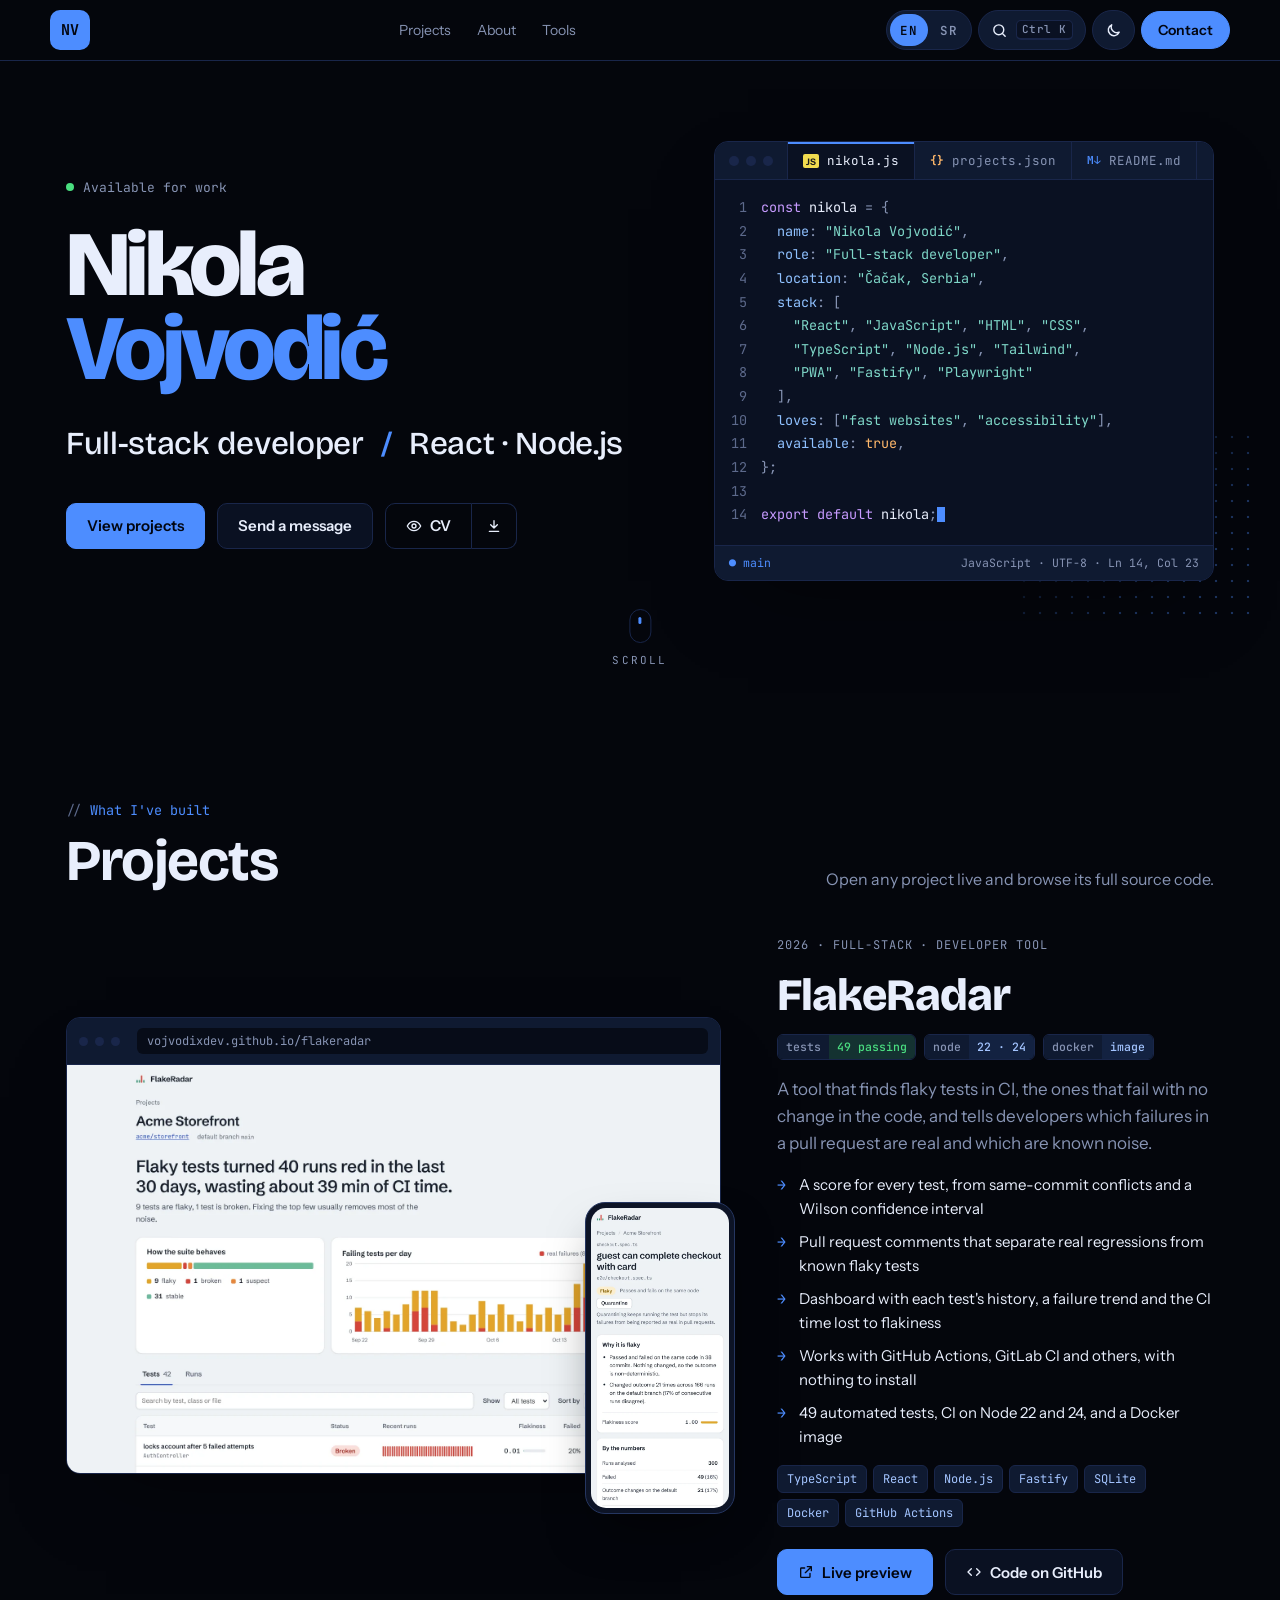
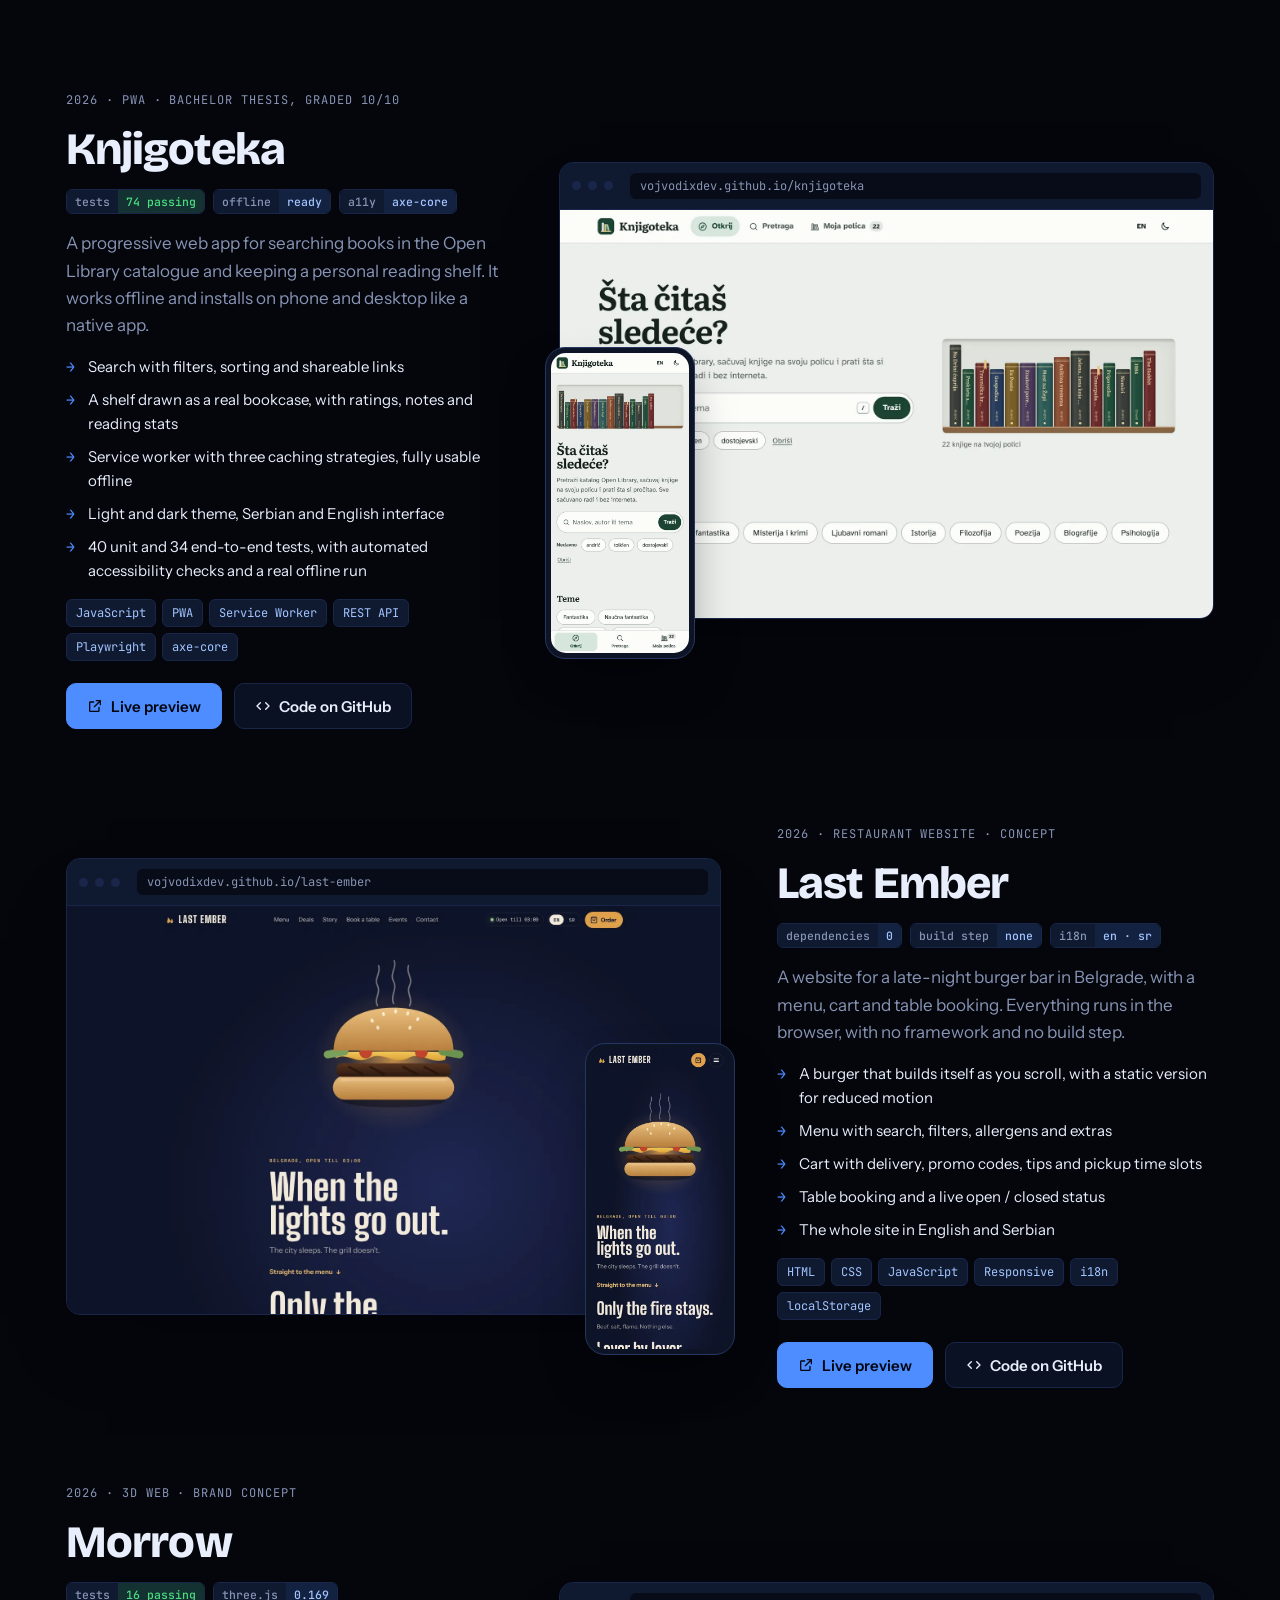
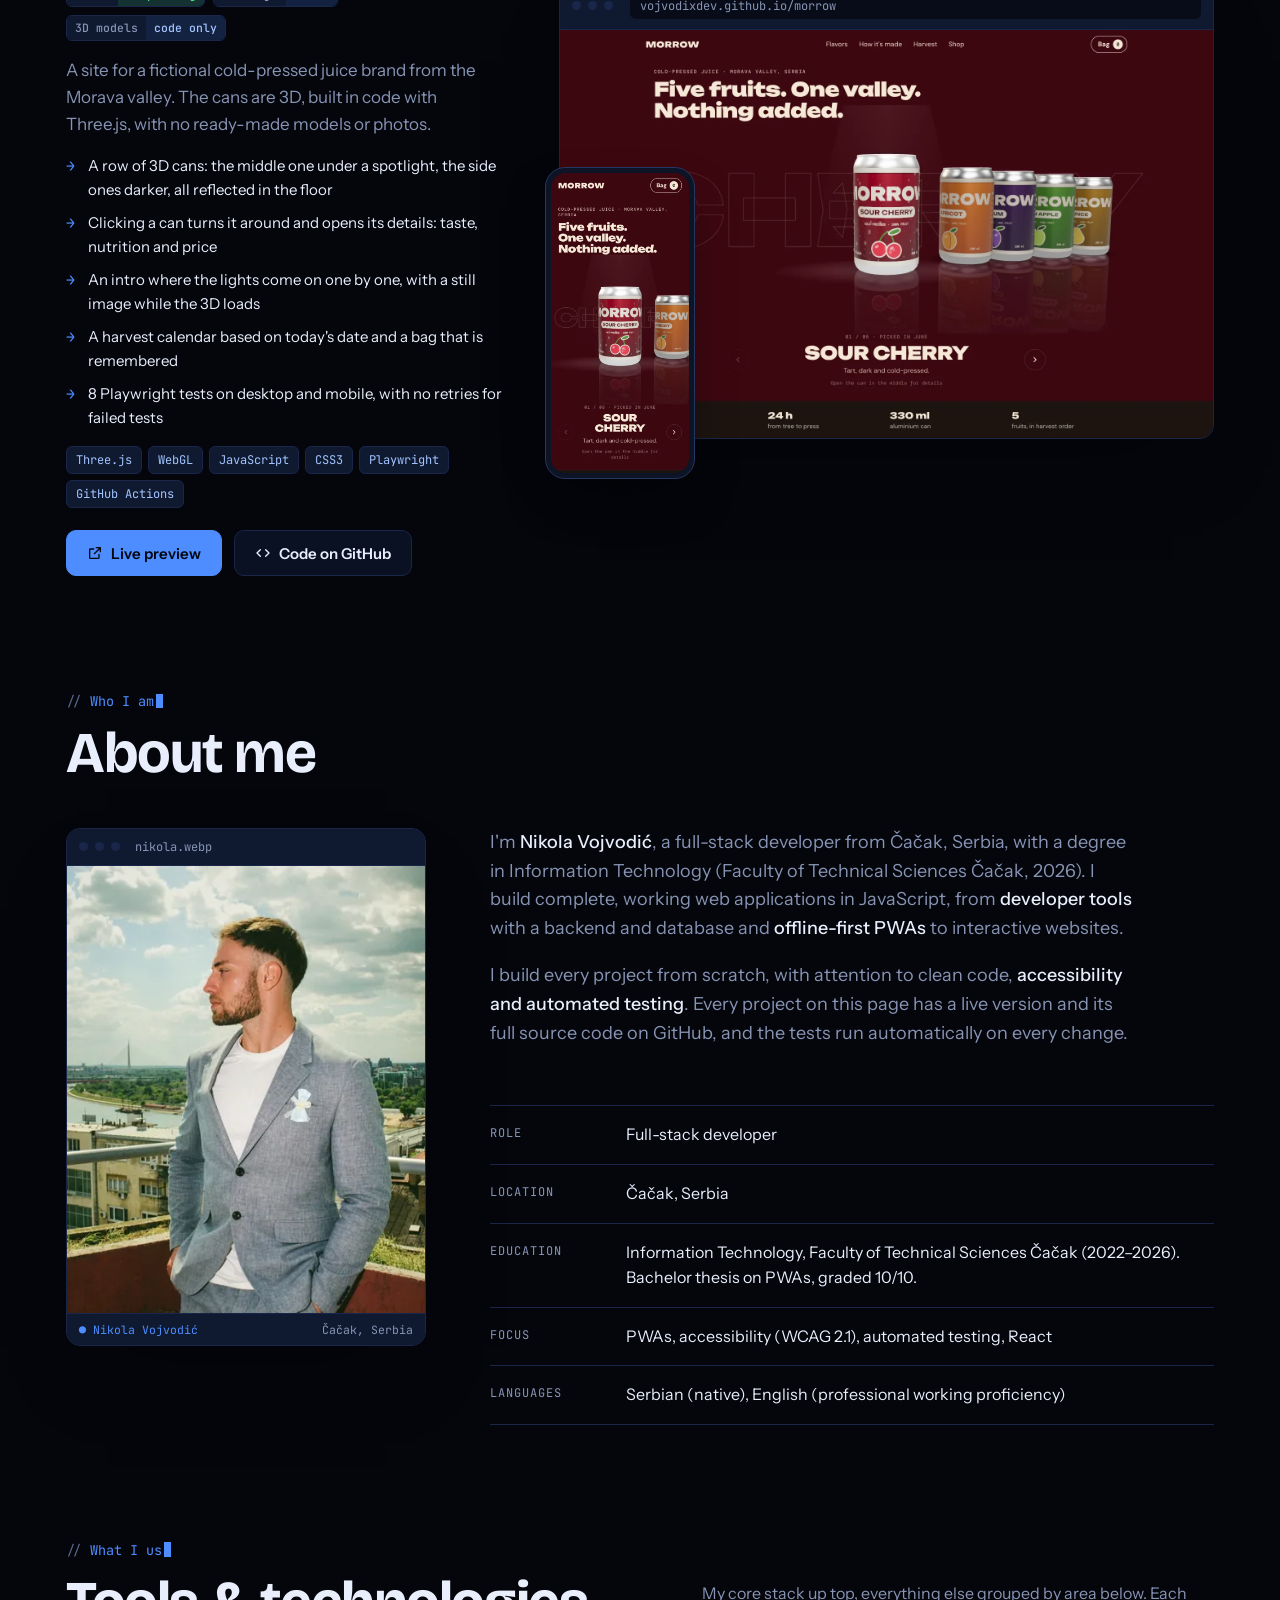
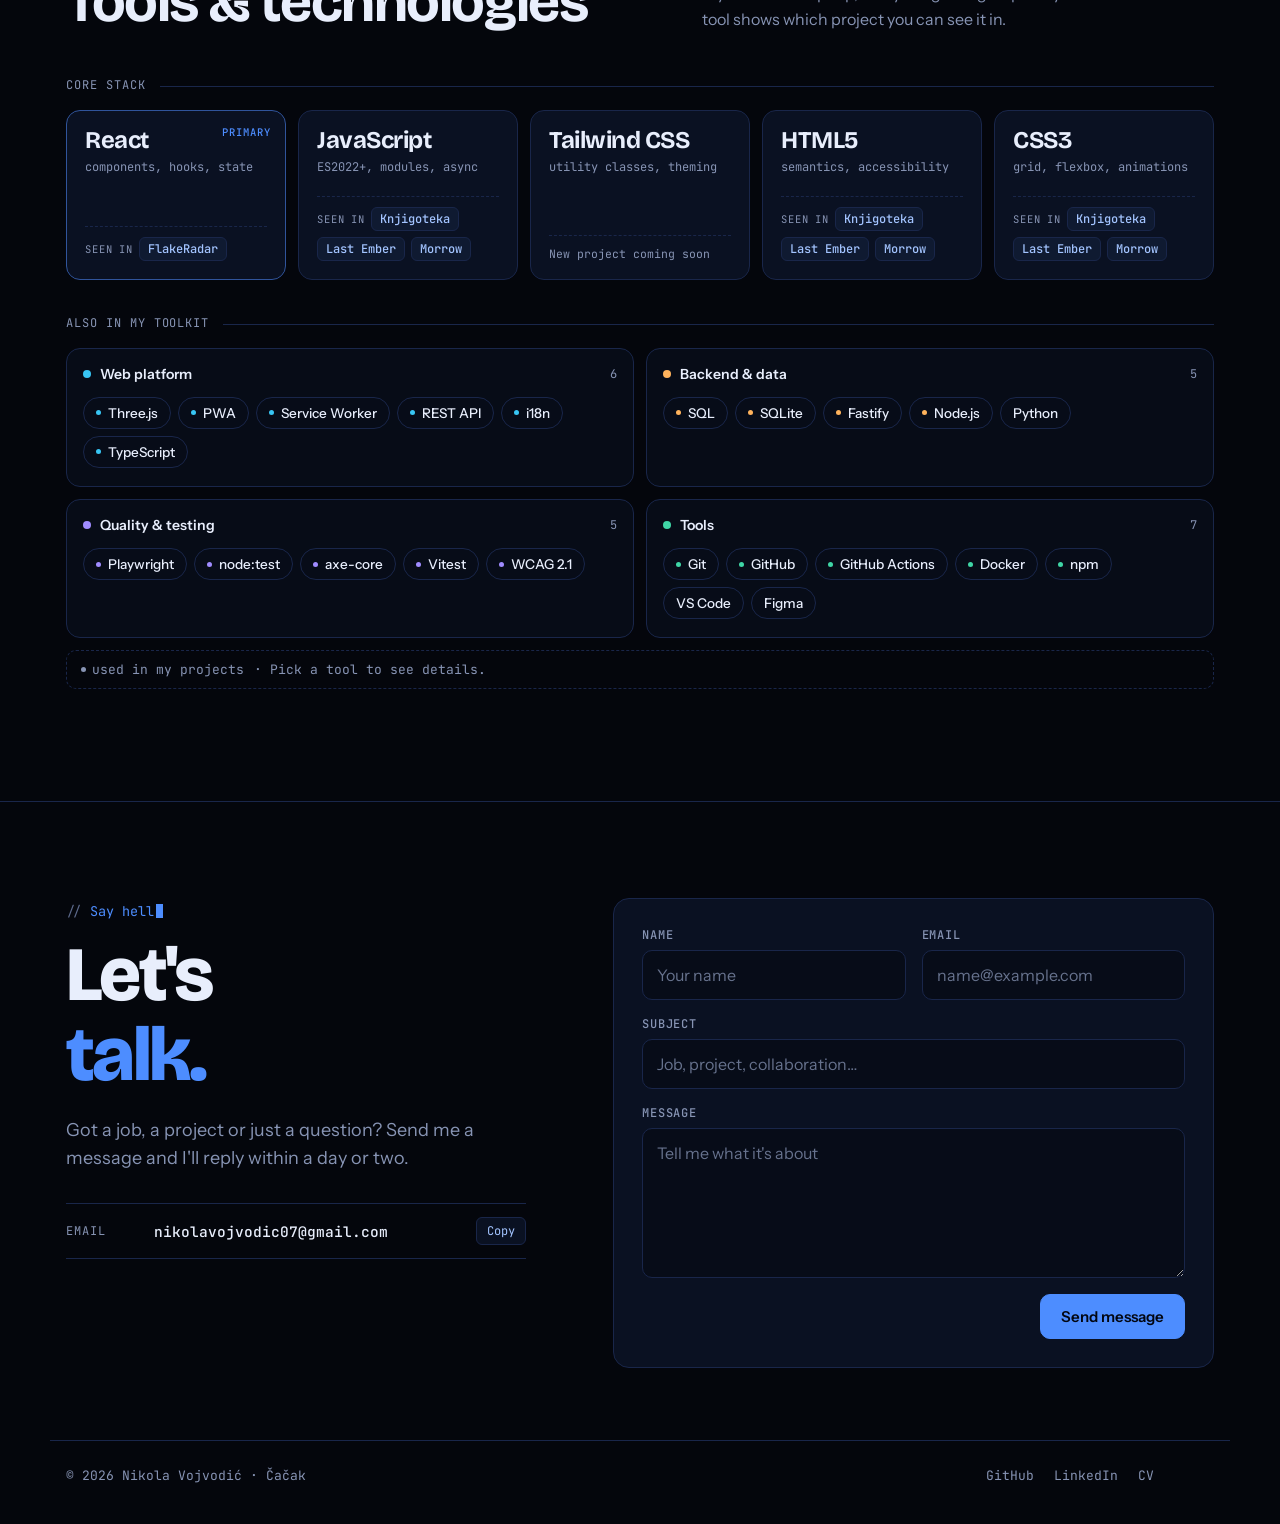
==== commit ec6555b8: "Add Morrow project" ====
--- a/index.html
+++ b/index.html
@@ -4,14 +4,14 @@
 <meta charset="utf-8">
 <meta name="viewport" content="width=device-width, initial-scale=1, viewport-fit=cover">
 <title>Nikola Vojvodić · Full-stack developer</title>
-<meta name="description" content="Nikola Vojvodić, full-stack developer from Serbia. Live projects with full source code: FlakeRadar, Knjigoteka and Last Ember.">
+<meta name="description" content="Nikola Vojvodić, full-stack developer from Serbia. Live projects with full source code: FlakeRadar, Knjigoteka, Last Ember and Morrow.">
 <link rel="canonical" href="https://vojvodixdev.github.io/">
 <!-- Pregled linka kad se podeli -->
 <meta property="og:type" content="website">
 <meta property="og:site_name" content="Nikola Vojvodić">
 <meta property="og:url" content="https://vojvodixdev.github.io/">
 <meta property="og:title" content="Nikola Vojvodić · Full-stack developer">
-<meta property="og:description" content="Nikola Vojvodić, full-stack developer from Serbia. Live projects with full source code: FlakeRadar, Knjigoteka and Last Ember.">
+<meta property="og:description" content="Nikola Vojvodić, full-stack developer from Serbia. Live projects with full source code: FlakeRadar, Knjigoteka, Last Ember and Morrow.">
 <meta property="og:image" content="https://vojvodixdev.github.io/img/og.jpg">
 <meta property="og:image:type" content="image/jpeg">
 <meta property="og:image:width" content="1200">
@@ -21,7 +21,7 @@
 <meta property="og:locale:alternate" content="sr_RS">
 <meta name="twitter:card" content="summary_large_image">
 <meta name="twitter:title" content="Nikola Vojvodić · Full-stack developer">
-<meta name="twitter:description" content="Nikola Vojvodić, full-stack developer from Serbia. Live projects with full source code: FlakeRadar, Knjigoteka and Last Ember.">
+<meta name="twitter:description" content="Nikola Vojvodić, full-stack developer from Serbia. Live projects with full source code: FlakeRadar, Knjigoteka, Last Ember and Morrow.">
 <meta name="twitter:image" content="https://vojvodixdev.github.io/img/og.jpg">
 <!-- Tema se postavlja pre crtanja stranice, da ne "blesne" pogrešna boja -->
 <script>
@@ -235,6 +235,47 @@
             </div>
           </div>
         </article>
+
+        <article class="proj flip" id="p-morrow">
+          <div class="shots">
+            <div class="browser">
+              <div class="bar"><i></i><i></i><i></i><span class="url">vojvodixdev.github.io/morrow</span></div>
+              <img src="img/morrow-desktop.webp" width="1600" height="1000" alt="Morrow" loading="lazy">
+            </div>
+            <div class="phone"><img src="img/morrow-mobile.webp" width="500" height="1082" alt="Morrow, mobilni prikaz" data-i18n-alt="mo.altm" loading="lazy"></div>
+          </div>
+          <div class="proj-info">
+            <span class="label" data-i18n="mo.meta">2026 · 3D web · koncept brenda</span>
+            <h3>Morrow</h3>
+            <div class="badges">
+              <a class="badge" href="https://github.com/vojvodixdev/morrow/actions" target="_blank" rel="noopener" title="GitHub Actions"><span>tests</span><span>16 passing</span></a>
+              <span class="badge info"><span>three.js</span><span>0.169</span></span>
+              <span class="badge info"><span>3D models</span><span>code only</span></span>
+            </div>
+            <p data-i18n="mo.desc">Sajt za izmišljeni brend hladno ceđenih sokova iz doline Morave. Limenke su 3D, napravljene u kodu sa Three.js, bez gotovih modela i bez fotografija.</p>
+            <ul class="feat">
+              <li data-i18n="mo.f1">Red 3D limenki: srednja je pod svetlom, bočne su tamnije, a sve se ogledaju u podu</li>
+              <li data-i18n="mo.f2">Klik na limenku je okreće i otvara detalje: ukus, nutritivne vrednosti i cenu</li>
+              <li data-i18n="mo.f3">Uvod u kome se svetla pale jedno po jedno, uz sliku dok se 3D učitava</li>
+              <li data-i18n="mo.f4">Kalendar berbe po današnjem datumu i korpa koja se pamti</li>
+              <li data-i18n="mo.f5">8 Playwright testova na računaru i telefonu, bez ponovnog pokretanja palih testova</li>
+            </ul>
+            <div class="tags">
+              <span class="tag">Three.js</span><span class="tag">WebGL</span><span class="tag">JavaScript</span>
+              <span class="tag">CSS3</span><span class="tag">Playwright</span><span class="tag">GitHub Actions</span>
+            </div>
+            <div class="ctas">
+              <a class="btn primary" href="https://vojvodixdev.github.io/morrow/" target="_blank" rel="noopener">
+                <svg viewBox="0 0 24 24" fill="none" stroke="currentColor" stroke-width="2" stroke-linecap="round" stroke-linejoin="round" aria-hidden="true"><path d="M14 4h6v6M20 4l-9 9M18 14v5a1 1 0 0 1-1 1H5a1 1 0 0 1-1-1V7a1 1 0 0 1 1-1h5"/></svg>
+                <span data-i18n="btn.live">Live pregled</span>
+              </a>
+              <a class="btn" href="https://github.com/vojvodixdev/morrow" target="_blank" rel="noopener">
+                <svg viewBox="0 0 24 24" fill="none" stroke="currentColor" stroke-width="2" stroke-linecap="round" stroke-linejoin="round" aria-hidden="true"><path d="M8 7l-5 5 5 5M16 7l5 5-5 5"/></svg>
+                <span data-i18n="btn.gh">Kod na GitHubu</span>
+              </a>
+            </div>
+          </div>
+        </article>
       </div>
     </div>
   </section>
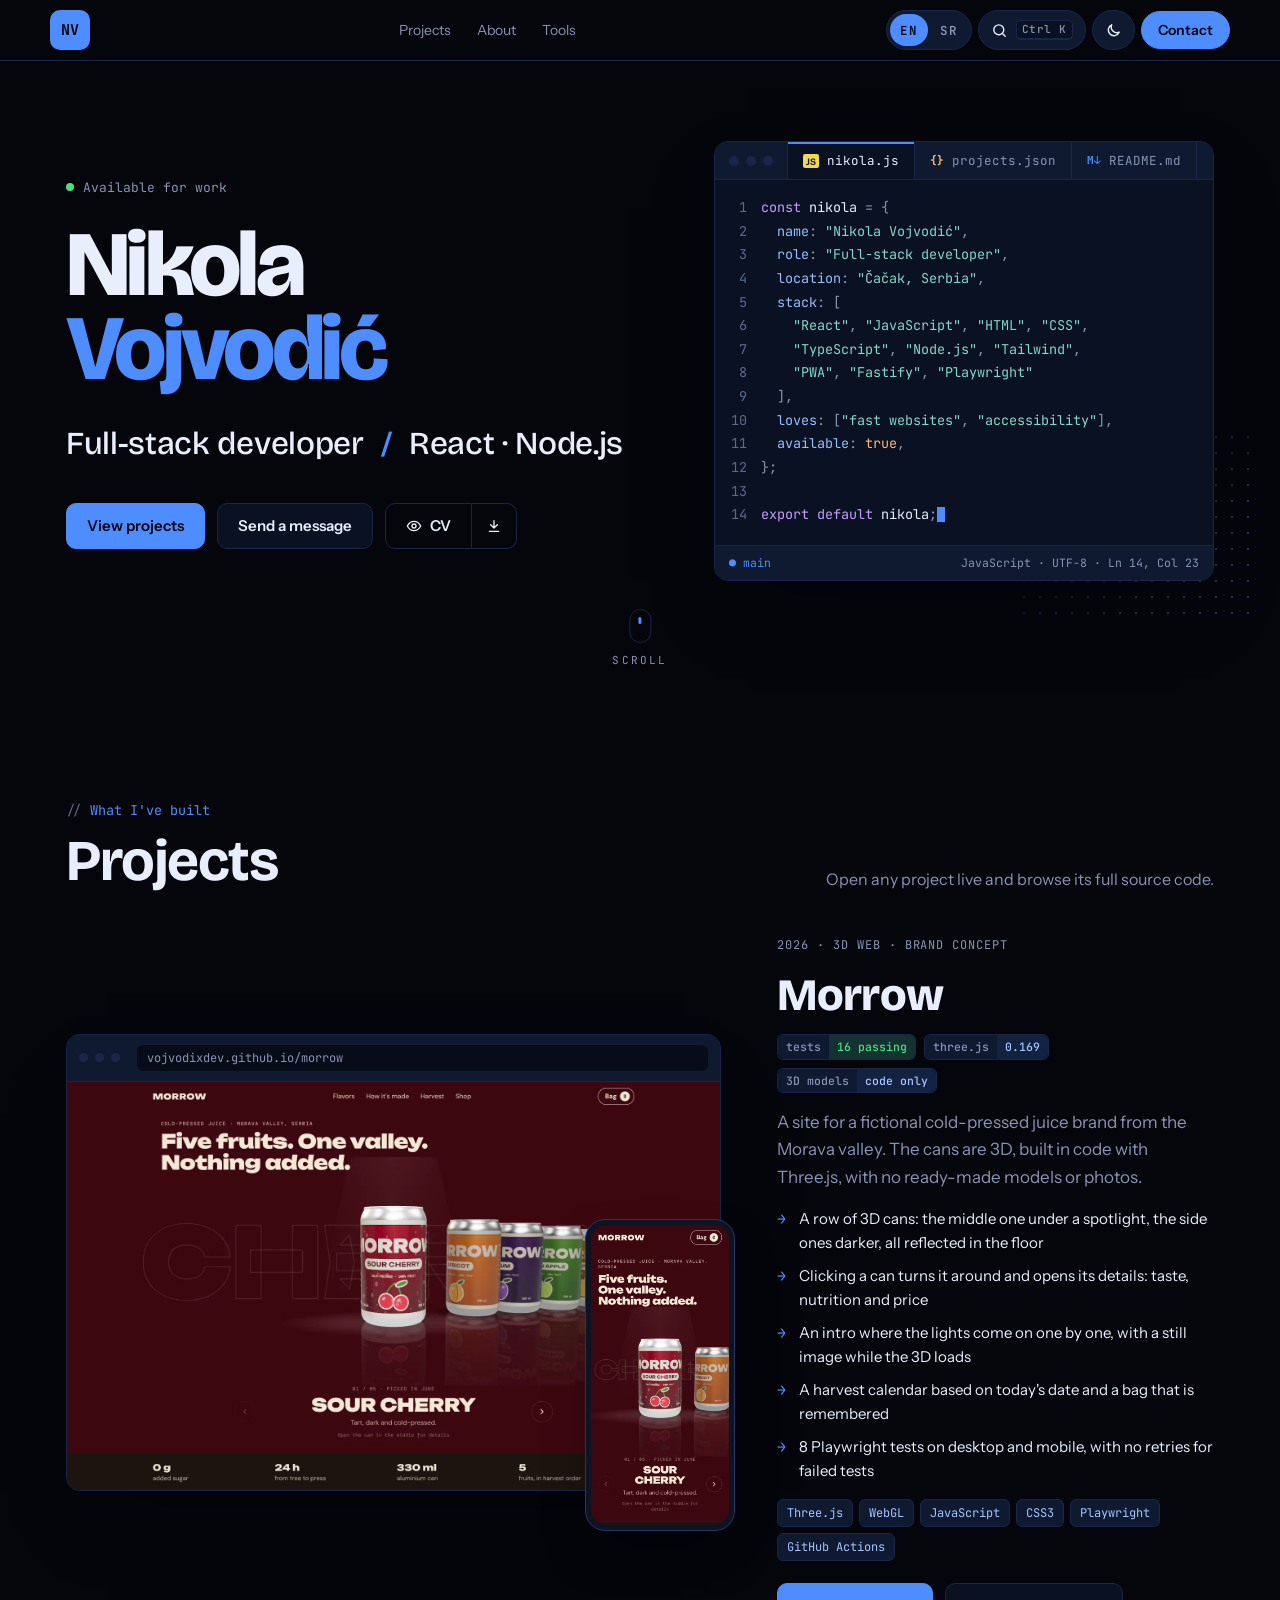
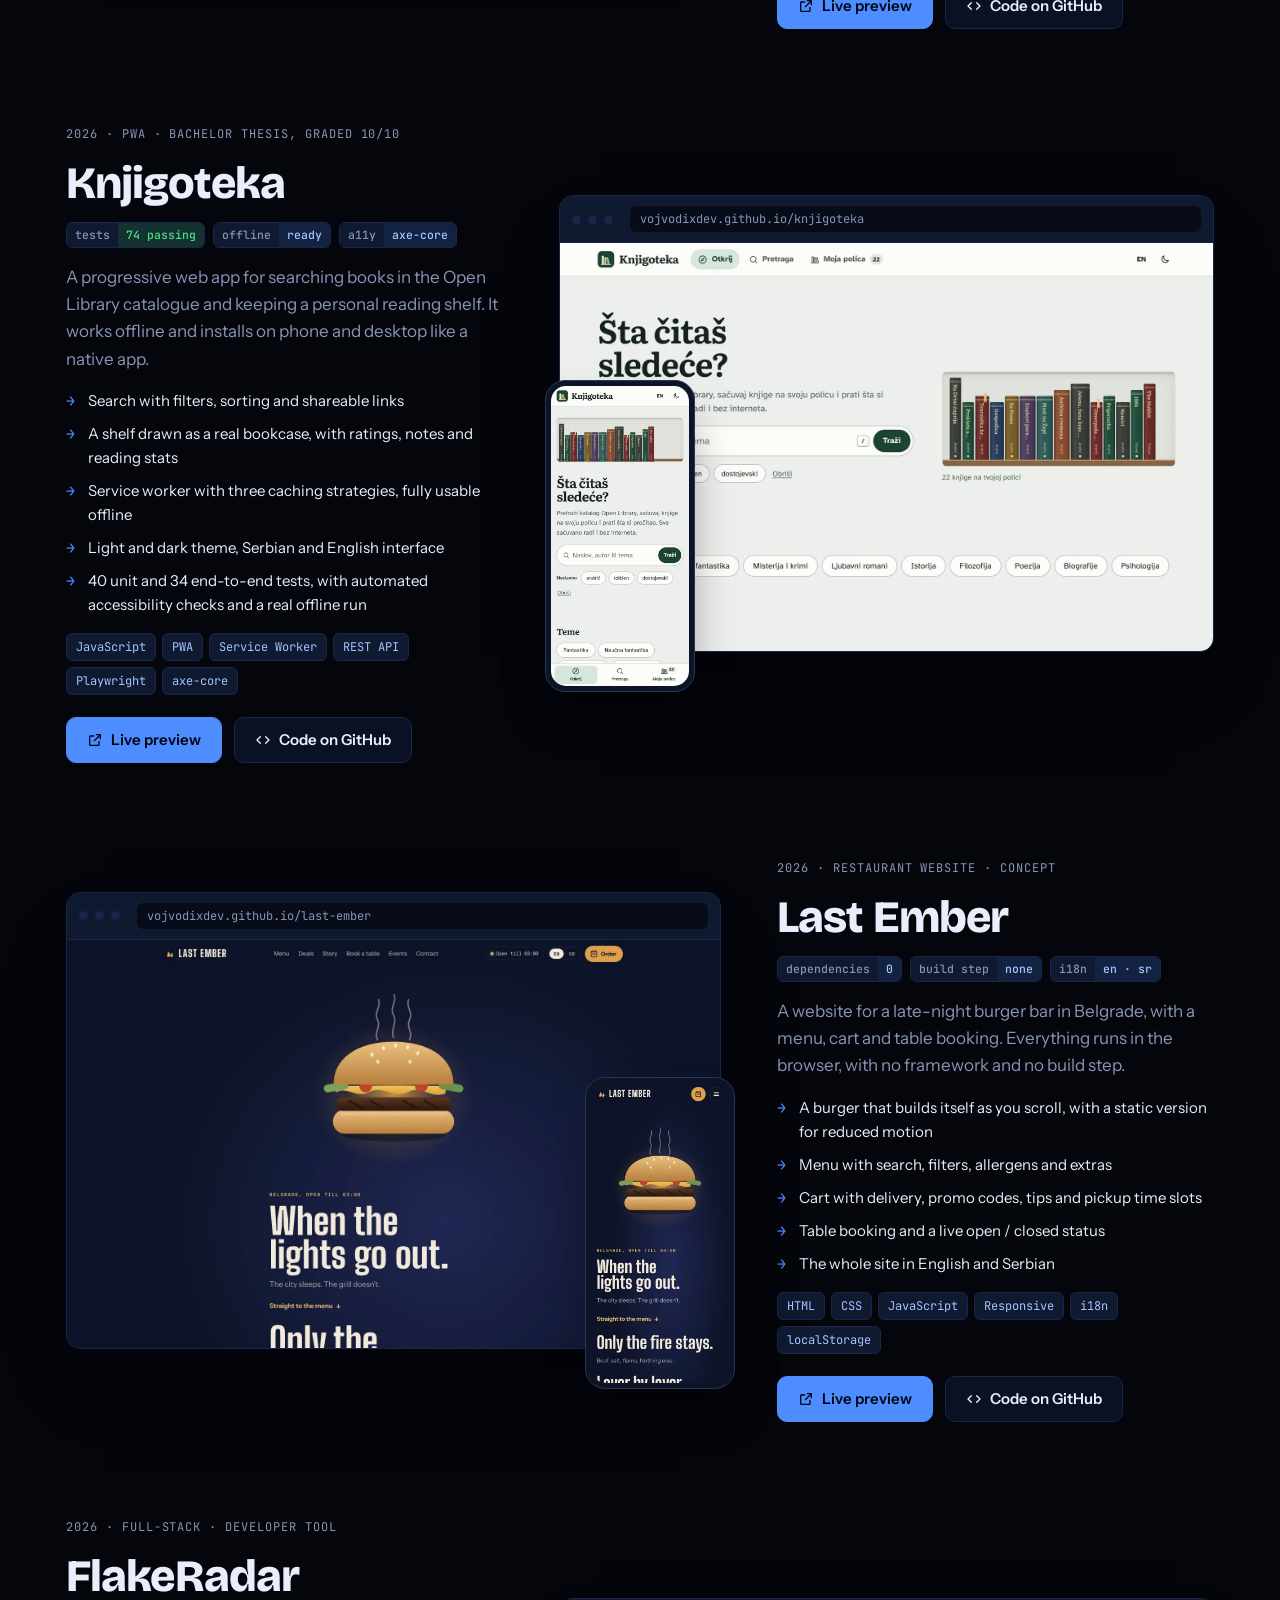
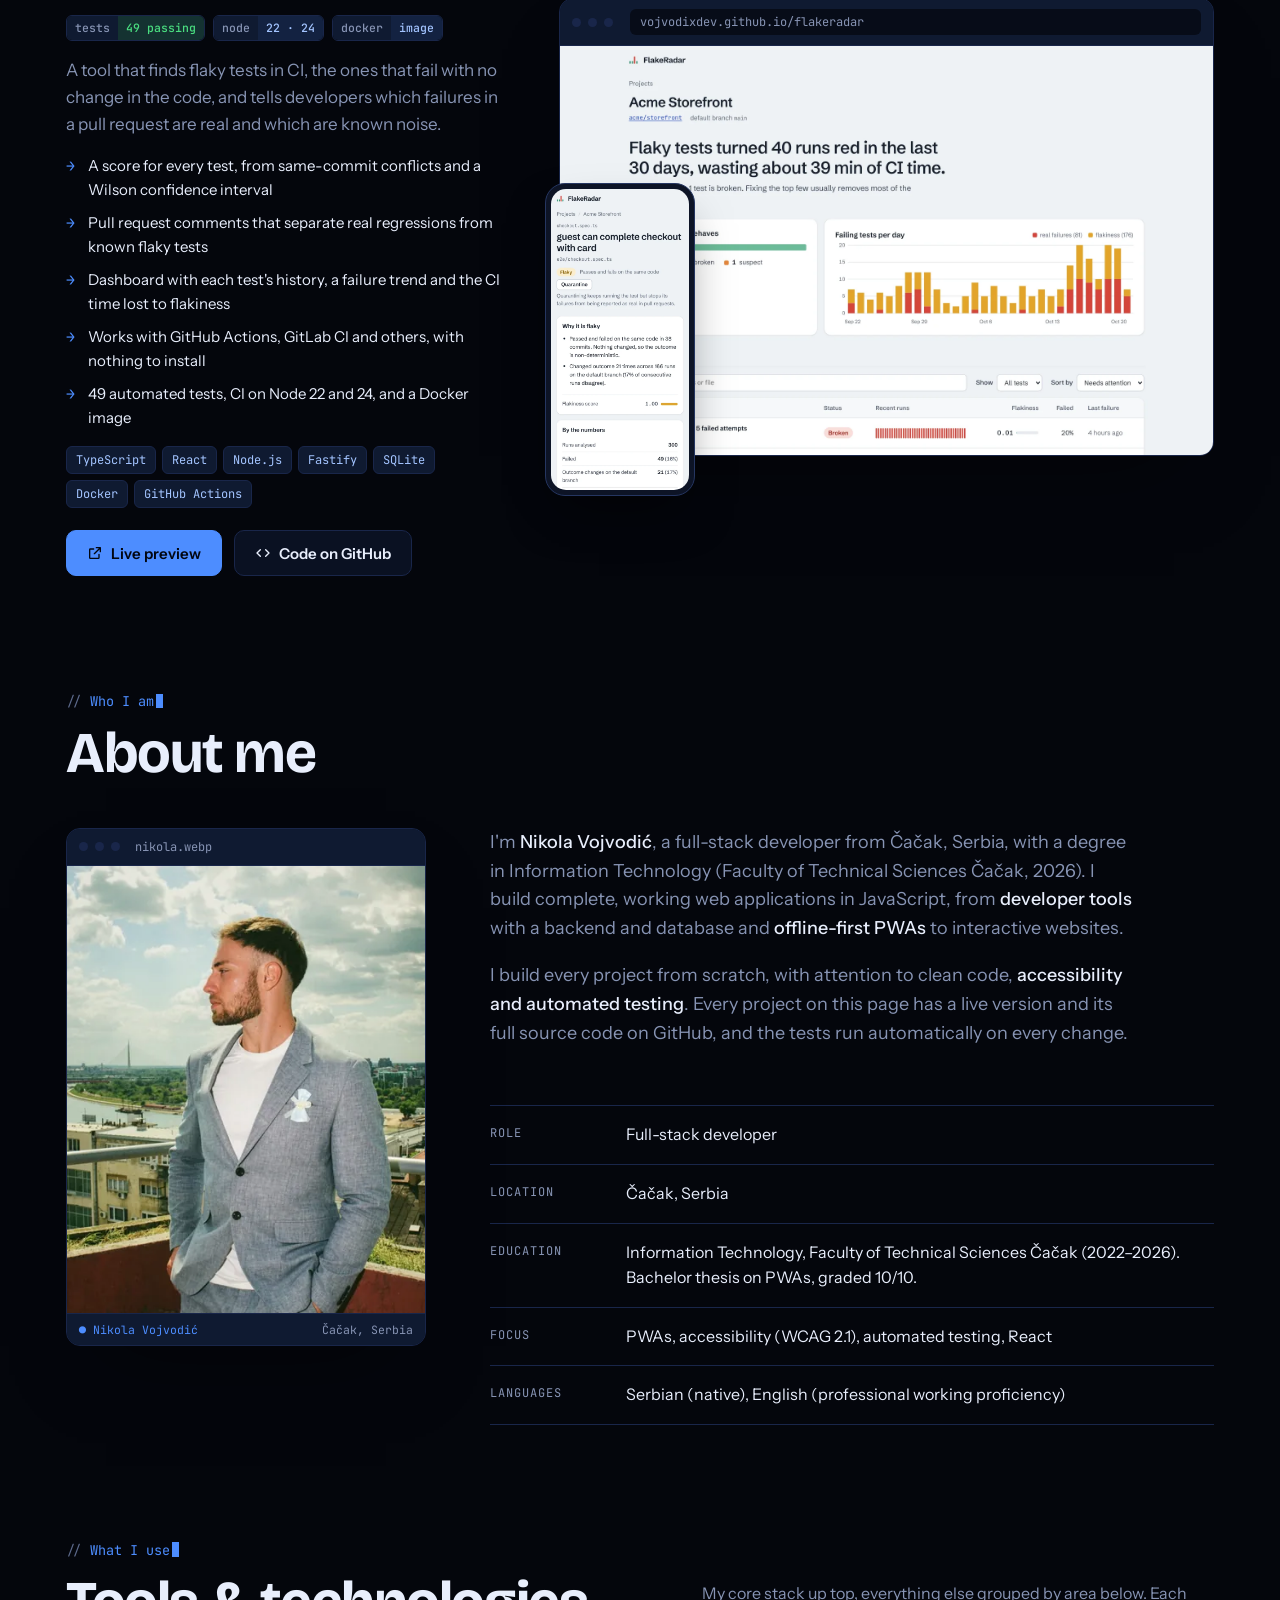
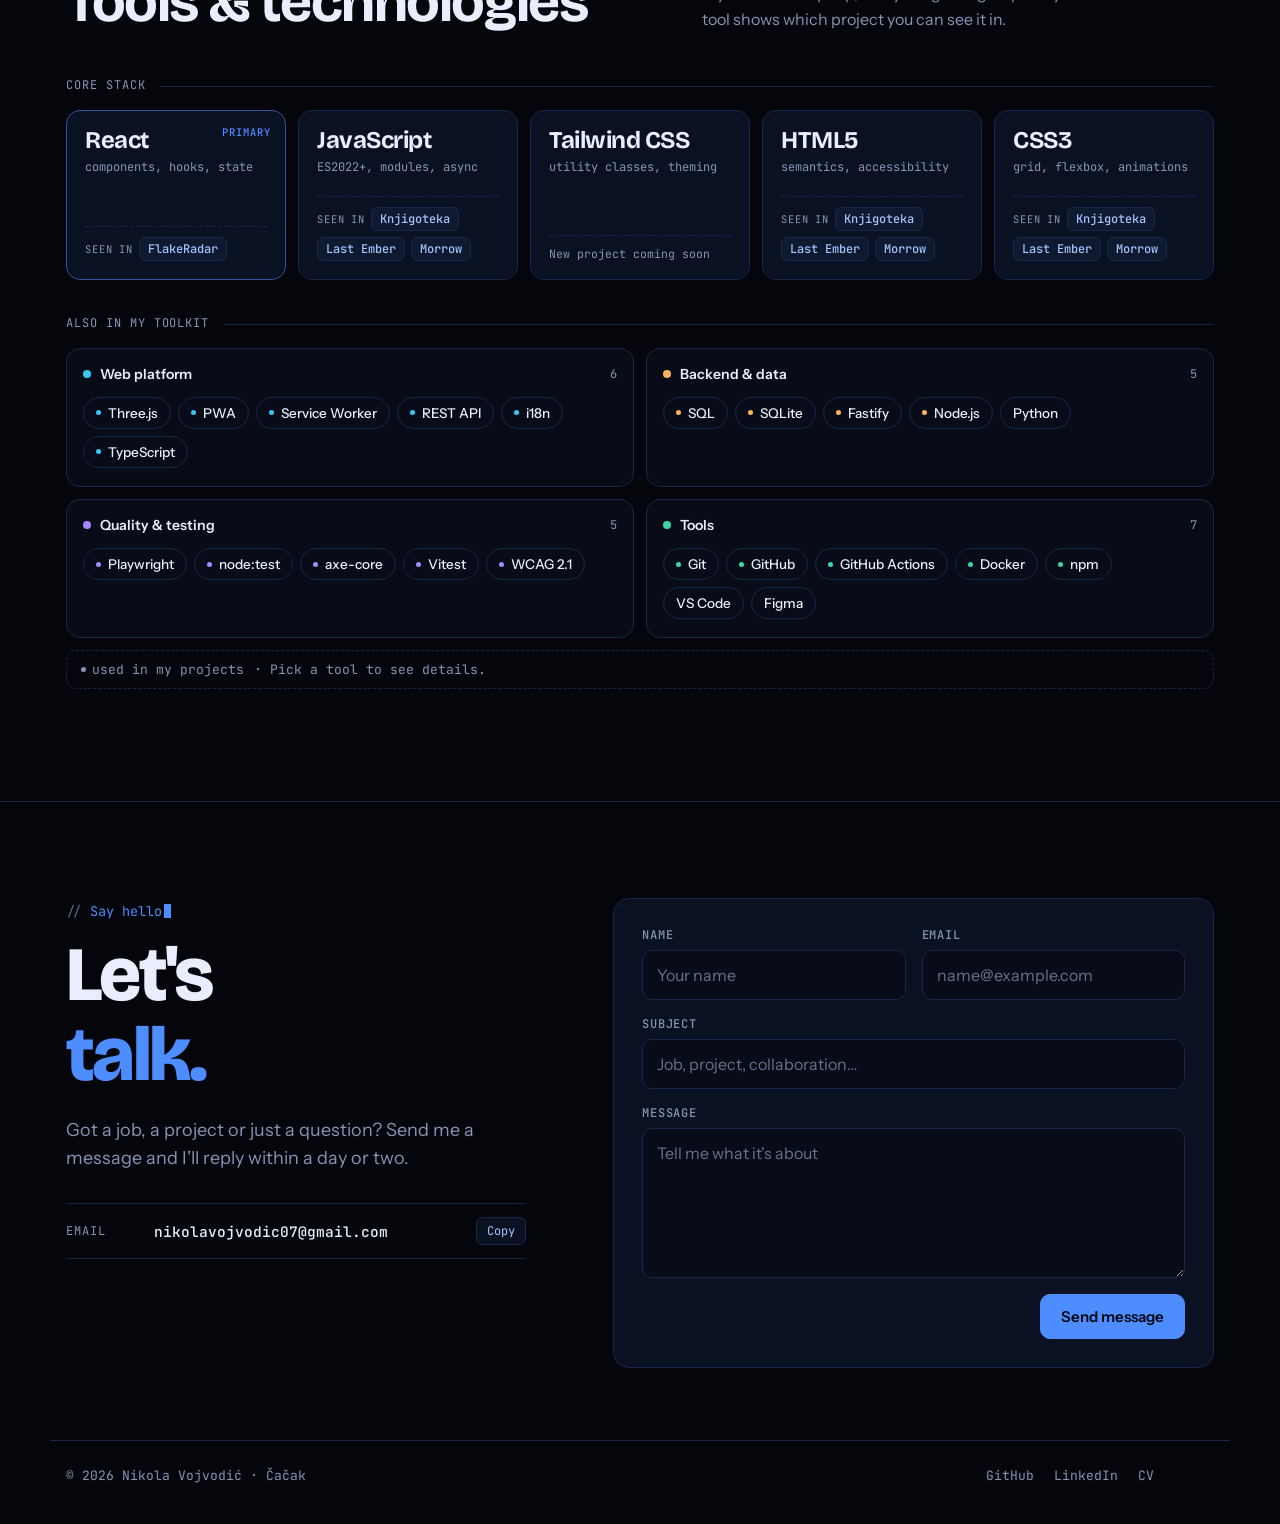
==== commit 48799d5d: "Show Morrow first in projects" ====
--- a/index.html
+++ b/index.html
@@ -113,7 +113,130 @@
       </div>
 
       <div class="projects">
-        <article class="proj" id="p-flakeradar">
+        <article class="proj" id="p-morrow">
+          <div class="shots">
+            <div class="browser">
+              <div class="bar"><i></i><i></i><i></i><span class="url">vojvodixdev.github.io/morrow</span></div>
+              <img src="img/morrow-desktop.webp" width="1600" height="1000" alt="Morrow" loading="lazy">
+            </div>
+            <div class="phone"><img src="img/morrow-mobile.webp" width="500" height="1082" alt="Morrow, mobilni prikaz" data-i18n-alt="mo.altm" loading="lazy"></div>
+          </div>
+          <div class="proj-info">
+            <span class="label" data-i18n="mo.meta">2026 · 3D web · koncept brenda</span>
+            <h3>Morrow</h3>
+            <div class="badges">
+              <a class="badge" href="https://github.com/vojvodixdev/morrow/actions" target="_blank" rel="noopener" title="GitHub Actions"><span>tests</span><span>16 passing</span></a>
+              <span class="badge info"><span>three.js</span><span>0.169</span></span>
+              <span class="badge info"><span>3D models</span><span>code only</span></span>
+            </div>
+            <p data-i18n="mo.desc">Sajt za izmišljeni brend hladno ceđenih sokova iz doline Morave. Limenke su 3D, napravljene u kodu sa Three.js, bez gotovih modela i bez fotografija.</p>
+            <ul class="feat">
+              <li data-i18n="mo.f1">Red 3D limenki: srednja je pod svetlom, bočne su tamnije, a sve se ogledaju u podu</li>
+              <li data-i18n="mo.f2">Klik na limenku je okreće i otvara detalje: ukus, nutritivne vrednosti i cenu</li>
+              <li data-i18n="mo.f3">Uvod u kome se svetla pale jedno po jedno, uz sliku dok se 3D učitava</li>
+              <li data-i18n="mo.f4">Kalendar berbe po današnjem datumu i korpa koja se pamti</li>
+              <li data-i18n="mo.f5">8 Playwright testova na računaru i telefonu, bez ponovnog pokretanja palih testova</li>
+            </ul>
+            <div class="tags">
+              <span class="tag">Three.js</span><span class="tag">WebGL</span><span class="tag">JavaScript</span>
+              <span class="tag">CSS3</span><span class="tag">Playwright</span><span class="tag">GitHub Actions</span>
+            </div>
+            <div class="ctas">
+              <a class="btn primary" href="https://vojvodixdev.github.io/morrow/" target="_blank" rel="noopener">
+                <svg viewBox="0 0 24 24" fill="none" stroke="currentColor" stroke-width="2" stroke-linecap="round" stroke-linejoin="round" aria-hidden="true"><path d="M14 4h6v6M20 4l-9 9M18 14v5a1 1 0 0 1-1 1H5a1 1 0 0 1-1-1V7a1 1 0 0 1 1-1h5"/></svg>
+                <span data-i18n="btn.live">Live pregled</span>
+              </a>
+              <a class="btn" href="https://github.com/vojvodixdev/morrow" target="_blank" rel="noopener">
+                <svg viewBox="0 0 24 24" fill="none" stroke="currentColor" stroke-width="2" stroke-linecap="round" stroke-linejoin="round" aria-hidden="true"><path d="M8 7l-5 5 5 5M16 7l5 5-5 5"/></svg>
+                <span data-i18n="btn.gh">Kod na GitHubu</span>
+              </a>
+            </div>
+          </div>
+        </article>
+
+        <article class="proj flip" id="p-knjigoteka">
+          <div class="shots">
+            <div class="browser">
+              <div class="bar"><i></i><i></i><i></i><span class="url">vojvodixdev.github.io/knjigoteka</span></div>
+              <img src="img/knjigoteka-desktop.webp" width="1600" height="1000" alt="Knjigoteka" loading="lazy">
+            </div>
+            <div class="phone"><img src="img/knjigoteka-mobile.webp" width="500" height="1082" alt="Knjigoteka, mobilni prikaz" data-i18n-alt="k.altm" loading="lazy"></div>
+          </div>
+          <div class="proj-info">
+            <span class="label" data-i18n="k.meta">2026 · PWA · diplomski rad, ocena 10</span>
+            <h3>Knjigoteka</h3>
+            <div class="badges">
+              <a class="badge" href="https://github.com/vojvodixdev/knjigoteka/actions" target="_blank" rel="noopener" title="GitHub Actions"><span>tests</span><span>74 passing</span></a>
+              <span class="badge info"><span>offline</span><span>ready</span></span>
+              <span class="badge info"><span>a11y</span><span>axe-core</span></span>
+            </div>
+            <p data-i18n="k.desc">Progresivna web aplikacija za pretragu knjiga iz kataloga Open Library i vođenje lične police. Radi bez interneta i instalira se na telefon i računar kao prava aplikacija.</p>
+            <ul class="feat">
+              <li data-i18n="k.f1">Pretraga sa filterima, sortiranjem i deljivim linkovima</li>
+              <li data-i18n="k.f2">Polica nacrtana kao prava biblioteka, sa ocenama, beleškama i statistikom čitanja</li>
+              <li data-i18n="k.f3">Service worker sa tri strategije keširanja, potpuno upotrebljiva bez interneta</li>
+              <li data-i18n="k.f4">Svetla i tamna tema, srpski i engleski interfejs</li>
+              <li data-i18n="k.f5">40 unit i 34 end-to-end testa, uz automatsku proveru pristupačnosti i pravi offline test</li>
+            </ul>
+            <div class="tags">
+              <span class="tag">JavaScript</span><span class="tag">PWA</span><span class="tag">Service Worker</span>
+              <span class="tag">REST API</span><span class="tag">Playwright</span><span class="tag">axe-core</span>
+            </div>
+            <div class="ctas">
+              <a class="btn primary" href="https://vojvodixdev.github.io/knjigoteka/" target="_blank" rel="noopener">
+                <svg viewBox="0 0 24 24" fill="none" stroke="currentColor" stroke-width="2" stroke-linecap="round" stroke-linejoin="round" aria-hidden="true"><path d="M14 4h6v6M20 4l-9 9M18 14v5a1 1 0 0 1-1 1H5a1 1 0 0 1-1-1V7a1 1 0 0 1 1-1h5"/></svg>
+                <span data-i18n="btn.live">Live pregled</span>
+              </a>
+              <a class="btn" href="https://github.com/vojvodixdev/knjigoteka" target="_blank" rel="noopener">
+                <svg viewBox="0 0 24 24" fill="none" stroke="currentColor" stroke-width="2" stroke-linecap="round" stroke-linejoin="round" aria-hidden="true"><path d="M8 7l-5 5 5 5M16 7l5 5-5 5"/></svg>
+                <span data-i18n="btn.gh">Kod na GitHubu</span>
+              </a>
+            </div>
+          </div>
+        </article>
+
+        <article class="proj" id="p-last-ember">
+          <div class="shots">
+            <div class="browser">
+              <div class="bar"><i></i><i></i><i></i><span class="url">vojvodixdev.github.io/last-ember</span></div>
+              <img src="img/last-ember-desktop.webp" width="1600" height="1000" alt="Last Ember" loading="lazy">
+            </div>
+            <div class="phone"><img src="img/last-ember-mobile.webp" width="500" height="1082" alt="Last Ember, mobilni prikaz" data-i18n-alt="le.altm" loading="lazy"></div>
+          </div>
+          <div class="proj-info">
+            <span class="label" data-i18n="le.meta">2026 · sajt za restoran · koncept</span>
+            <h3>Last Ember</h3>
+            <div class="badges">
+              <span class="badge info"><span>dependencies</span><span>0</span></span>
+              <span class="badge info"><span>build step</span><span>none</span></span>
+              <span class="badge info"><span>i18n</span><span>en · sr</span></span>
+            </div>
+            <p data-i18n="le.desc">Sajt za noćni burger bar u Beogradu, sa menijem, korpom i rezervacijom stola. Sve radi u browseru, bez frejmvorka i bez build koraka.</p>
+            <ul class="feat">
+              <li data-i18n="le.f1">Burger koji se slaže dok skroluješ, uz statičnu verziju za smanjen pokret</li>
+              <li data-i18n="le.f2">Meni sa pretragom, filterima, alergenima i dodacima</li>
+              <li data-i18n="le.f3">Korpa sa dostavom, promo kodovima, bakšišem i terminima preuzimanja</li>
+              <li data-i18n="le.f4">Rezervacija stola i status „otvoreno / zatvoreno” uživo</li>
+              <li data-i18n="le.f5">Ceo sajt na engleskom i srpskom</li>
+            </ul>
+            <div class="tags">
+              <span class="tag">HTML</span><span class="tag">CSS</span><span class="tag">JavaScript</span>
+              <span class="tag">Responsive</span><span class="tag">i18n</span><span class="tag">localStorage</span>
+            </div>
+            <div class="ctas">
+              <a class="btn primary" href="https://vojvodixdev.github.io/last-ember/" target="_blank" rel="noopener">
+                <svg viewBox="0 0 24 24" fill="none" stroke="currentColor" stroke-width="2" stroke-linecap="round" stroke-linejoin="round" aria-hidden="true"><path d="M14 4h6v6M20 4l-9 9M18 14v5a1 1 0 0 1-1 1H5a1 1 0 0 1-1-1V7a1 1 0 0 1 1-1h5"/></svg>
+                <span data-i18n="btn.live">Live pregled</span>
+              </a>
+              <a class="btn" href="https://github.com/vojvodixdev/last-ember" target="_blank" rel="noopener">
+                <svg viewBox="0 0 24 24" fill="none" stroke="currentColor" stroke-width="2" stroke-linecap="round" stroke-linejoin="round" aria-hidden="true"><path d="M8 7l-5 5 5 5M16 7l5 5-5 5"/></svg>
+                <span data-i18n="btn.gh">Kod na GitHubu</span>
+              </a>
+            </div>
+          </div>
+        </article>
+
+        <article class="proj flip" id="p-flakeradar">
           <div class="shots">
             <div class="browser">
               <div class="bar"><i></i><i></i><i></i><span class="url">vojvodixdev.github.io/flakeradar</span></div>
@@ -147,129 +270,6 @@
                 <span data-i18n="btn.live">Live pregled</span>
               </a>
               <a class="btn" href="https://github.com/vojvodixdev/flakeradar" target="_blank" rel="noopener">
-                <svg viewBox="0 0 24 24" fill="none" stroke="currentColor" stroke-width="2" stroke-linecap="round" stroke-linejoin="round" aria-hidden="true"><path d="M8 7l-5 5 5 5M16 7l5 5-5 5"/></svg>
-                <span data-i18n="btn.gh">Kod na GitHubu</span>
-              </a>
-            </div>
-          </div>
-        </article>
-
-        <article class="proj flip" id="p-knjigoteka">
-          <div class="shots">
-            <div class="browser">
-              <div class="bar"><i></i><i></i><i></i><span class="url">vojvodixdev.github.io/knjigoteka</span></div>
-              <img src="img/knjigoteka-desktop.webp" width="1600" height="1000" alt="Knjigoteka" loading="lazy">
-            </div>
-            <div class="phone"><img src="img/knjigoteka-mobile.webp" width="500" height="1082" alt="Knjigoteka, mobilni prikaz" data-i18n-alt="k.altm" loading="lazy"></div>
-          </div>
-          <div class="proj-info">
-            <span class="label" data-i18n="k.meta">2026 · PWA · diplomski rad, ocena 10</span>
-            <h3>Knjigoteka</h3>
-            <div class="badges">
-              <a class="badge" href="https://github.com/vojvodixdev/knjigoteka/actions" target="_blank" rel="noopener" title="GitHub Actions"><span>tests</span><span>74 passing</span></a>
-              <span class="badge info"><span>offline</span><span>ready</span></span>
-              <span class="badge info"><span>a11y</span><span>axe-core</span></span>
-            </div>
-            <p data-i18n="k.desc">Progresivna web aplikacija za pretragu knjiga iz kataloga Open Library i vođenje lične police. Radi bez interneta i instalira se na telefon i računar kao prava aplikacija.</p>
-            <ul class="feat">
-              <li data-i18n="k.f1">Pretraga sa filterima, sortiranjem i deljivim linkovima</li>
-              <li data-i18n="k.f2">Polica nacrtana kao prava biblioteka, sa ocenama, beleškama i statistikom čitanja</li>
-              <li data-i18n="k.f3">Service worker sa tri strategije keširanja, potpuno upotrebljiva bez interneta</li>
-              <li data-i18n="k.f4">Svetla i tamna tema, srpski i engleski interfejs</li>
-              <li data-i18n="k.f5">40 unit i 34 end-to-end testa, uz automatsku proveru pristupačnosti i pravi offline test</li>
-            </ul>
-            <div class="tags">
-              <span class="tag">JavaScript</span><span class="tag">PWA</span><span class="tag">Service Worker</span>
-              <span class="tag">REST API</span><span class="tag">Playwright</span><span class="tag">axe-core</span>
-            </div>
-            <div class="ctas">
-              <a class="btn primary" href="https://vojvodixdev.github.io/knjigoteka/" target="_blank" rel="noopener">
-                <svg viewBox="0 0 24 24" fill="none" stroke="currentColor" stroke-width="2" stroke-linecap="round" stroke-linejoin="round" aria-hidden="true"><path d="M14 4h6v6M20 4l-9 9M18 14v5a1 1 0 0 1-1 1H5a1 1 0 0 1-1-1V7a1 1 0 0 1 1-1h5"/></svg>
-                <span data-i18n="btn.live">Live pregled</span>
-              </a>
-              <a class="btn" href="https://github.com/vojvodixdev/knjigoteka" target="_blank" rel="noopener">
-                <svg viewBox="0 0 24 24" fill="none" stroke="currentColor" stroke-width="2" stroke-linecap="round" stroke-linejoin="round" aria-hidden="true"><path d="M8 7l-5 5 5 5M16 7l5 5-5 5"/></svg>
-                <span data-i18n="btn.gh">Kod na GitHubu</span>
-              </a>
-            </div>
-          </div>
-        </article>
-
-        <article class="proj" id="p-last-ember">
-          <div class="shots">
-            <div class="browser">
-              <div class="bar"><i></i><i></i><i></i><span class="url">vojvodixdev.github.io/last-ember</span></div>
-              <img src="img/last-ember-desktop.webp" width="1600" height="1000" alt="Last Ember" loading="lazy">
-            </div>
-            <div class="phone"><img src="img/last-ember-mobile.webp" width="500" height="1082" alt="Last Ember, mobilni prikaz" data-i18n-alt="le.altm" loading="lazy"></div>
-          </div>
-          <div class="proj-info">
-            <span class="label" data-i18n="le.meta">2026 · sajt za restoran · koncept</span>
-            <h3>Last Ember</h3>
-            <div class="badges">
-              <span class="badge info"><span>dependencies</span><span>0</span></span>
-              <span class="badge info"><span>build step</span><span>none</span></span>
-              <span class="badge info"><span>i18n</span><span>en · sr</span></span>
-            </div>
-            <p data-i18n="le.desc">Sajt za noćni burger bar u Beogradu, sa menijem, korpom i rezervacijom stola. Sve radi u browseru, bez frejmvorka i bez build koraka.</p>
-            <ul class="feat">
-              <li data-i18n="le.f1">Burger koji se slaže dok skroluješ, uz statičnu verziju za smanjen pokret</li>
-              <li data-i18n="le.f2">Meni sa pretragom, filterima, alergenima i dodacima</li>
-              <li data-i18n="le.f3">Korpa sa dostavom, promo kodovima, bakšišem i terminima preuzimanja</li>
-              <li data-i18n="le.f4">Rezervacija stola i status „otvoreno / zatvoreno” uživo</li>
-              <li data-i18n="le.f5">Ceo sajt na engleskom i srpskom</li>
-            </ul>
-            <div class="tags">
-              <span class="tag">HTML</span><span class="tag">CSS</span><span class="tag">JavaScript</span>
-              <span class="tag">Responsive</span><span class="tag">i18n</span><span class="tag">localStorage</span>
-            </div>
-            <div class="ctas">
-              <a class="btn primary" href="https://vojvodixdev.github.io/last-ember/" target="_blank" rel="noopener">
-                <svg viewBox="0 0 24 24" fill="none" stroke="currentColor" stroke-width="2" stroke-linecap="round" stroke-linejoin="round" aria-hidden="true"><path d="M14 4h6v6M20 4l-9 9M18 14v5a1 1 0 0 1-1 1H5a1 1 0 0 1-1-1V7a1 1 0 0 1 1-1h5"/></svg>
-                <span data-i18n="btn.live">Live pregled</span>
-              </a>
-              <a class="btn" href="https://github.com/vojvodixdev/last-ember" target="_blank" rel="noopener">
-                <svg viewBox="0 0 24 24" fill="none" stroke="currentColor" stroke-width="2" stroke-linecap="round" stroke-linejoin="round" aria-hidden="true"><path d="M8 7l-5 5 5 5M16 7l5 5-5 5"/></svg>
-                <span data-i18n="btn.gh">Kod na GitHubu</span>
-              </a>
-            </div>
-          </div>
-        </article>
-
-        <article class="proj flip" id="p-morrow">
-          <div class="shots">
-            <div class="browser">
-              <div class="bar"><i></i><i></i><i></i><span class="url">vojvodixdev.github.io/morrow</span></div>
-              <img src="img/morrow-desktop.webp" width="1600" height="1000" alt="Morrow" loading="lazy">
-            </div>
-            <div class="phone"><img src="img/morrow-mobile.webp" width="500" height="1082" alt="Morrow, mobilni prikaz" data-i18n-alt="mo.altm" loading="lazy"></div>
-          </div>
-          <div class="proj-info">
-            <span class="label" data-i18n="mo.meta">2026 · 3D web · koncept brenda</span>
-            <h3>Morrow</h3>
-            <div class="badges">
-              <a class="badge" href="https://github.com/vojvodixdev/morrow/actions" target="_blank" rel="noopener" title="GitHub Actions"><span>tests</span><span>16 passing</span></a>
-              <span class="badge info"><span>three.js</span><span>0.169</span></span>
-              <span class="badge info"><span>3D models</span><span>code only</span></span>
-            </div>
-            <p data-i18n="mo.desc">Sajt za izmišljeni brend hladno ceđenih sokova iz doline Morave. Limenke su 3D, napravljene u kodu sa Three.js, bez gotovih modela i bez fotografija.</p>
-            <ul class="feat">
-              <li data-i18n="mo.f1">Red 3D limenki: srednja je pod svetlom, bočne su tamnije, a sve se ogledaju u podu</li>
-              <li data-i18n="mo.f2">Klik na limenku je okreće i otvara detalje: ukus, nutritivne vrednosti i cenu</li>
-              <li data-i18n="mo.f3">Uvod u kome se svetla pale jedno po jedno, uz sliku dok se 3D učitava</li>
-              <li data-i18n="mo.f4">Kalendar berbe po današnjem datumu i korpa koja se pamti</li>
-              <li data-i18n="mo.f5">8 Playwright testova na računaru i telefonu, bez ponovnog pokretanja palih testova</li>
-            </ul>
-            <div class="tags">
-              <span class="tag">Three.js</span><span class="tag">WebGL</span><span class="tag">JavaScript</span>
-              <span class="tag">CSS3</span><span class="tag">Playwright</span><span class="tag">GitHub Actions</span>
-            </div>
-            <div class="ctas">
-              <a class="btn primary" href="https://vojvodixdev.github.io/morrow/" target="_blank" rel="noopener">
-                <svg viewBox="0 0 24 24" fill="none" stroke="currentColor" stroke-width="2" stroke-linecap="round" stroke-linejoin="round" aria-hidden="true"><path d="M14 4h6v6M20 4l-9 9M18 14v5a1 1 0 0 1-1 1H5a1 1 0 0 1-1-1V7a1 1 0 0 1 1-1h5"/></svg>
-                <span data-i18n="btn.live">Live pregled</span>
-              </a>
-              <a class="btn" href="https://github.com/vojvodixdev/morrow" target="_blank" rel="noopener">
                 <svg viewBox="0 0 24 24" fill="none" stroke="currentColor" stroke-width="2" stroke-linecap="round" stroke-linejoin="round" aria-hidden="true"><path d="M8 7l-5 5 5 5M16 7l5 5-5 5"/></svg>
                 <span data-i18n="btn.gh">Kod na GitHubu</span>
               </a>
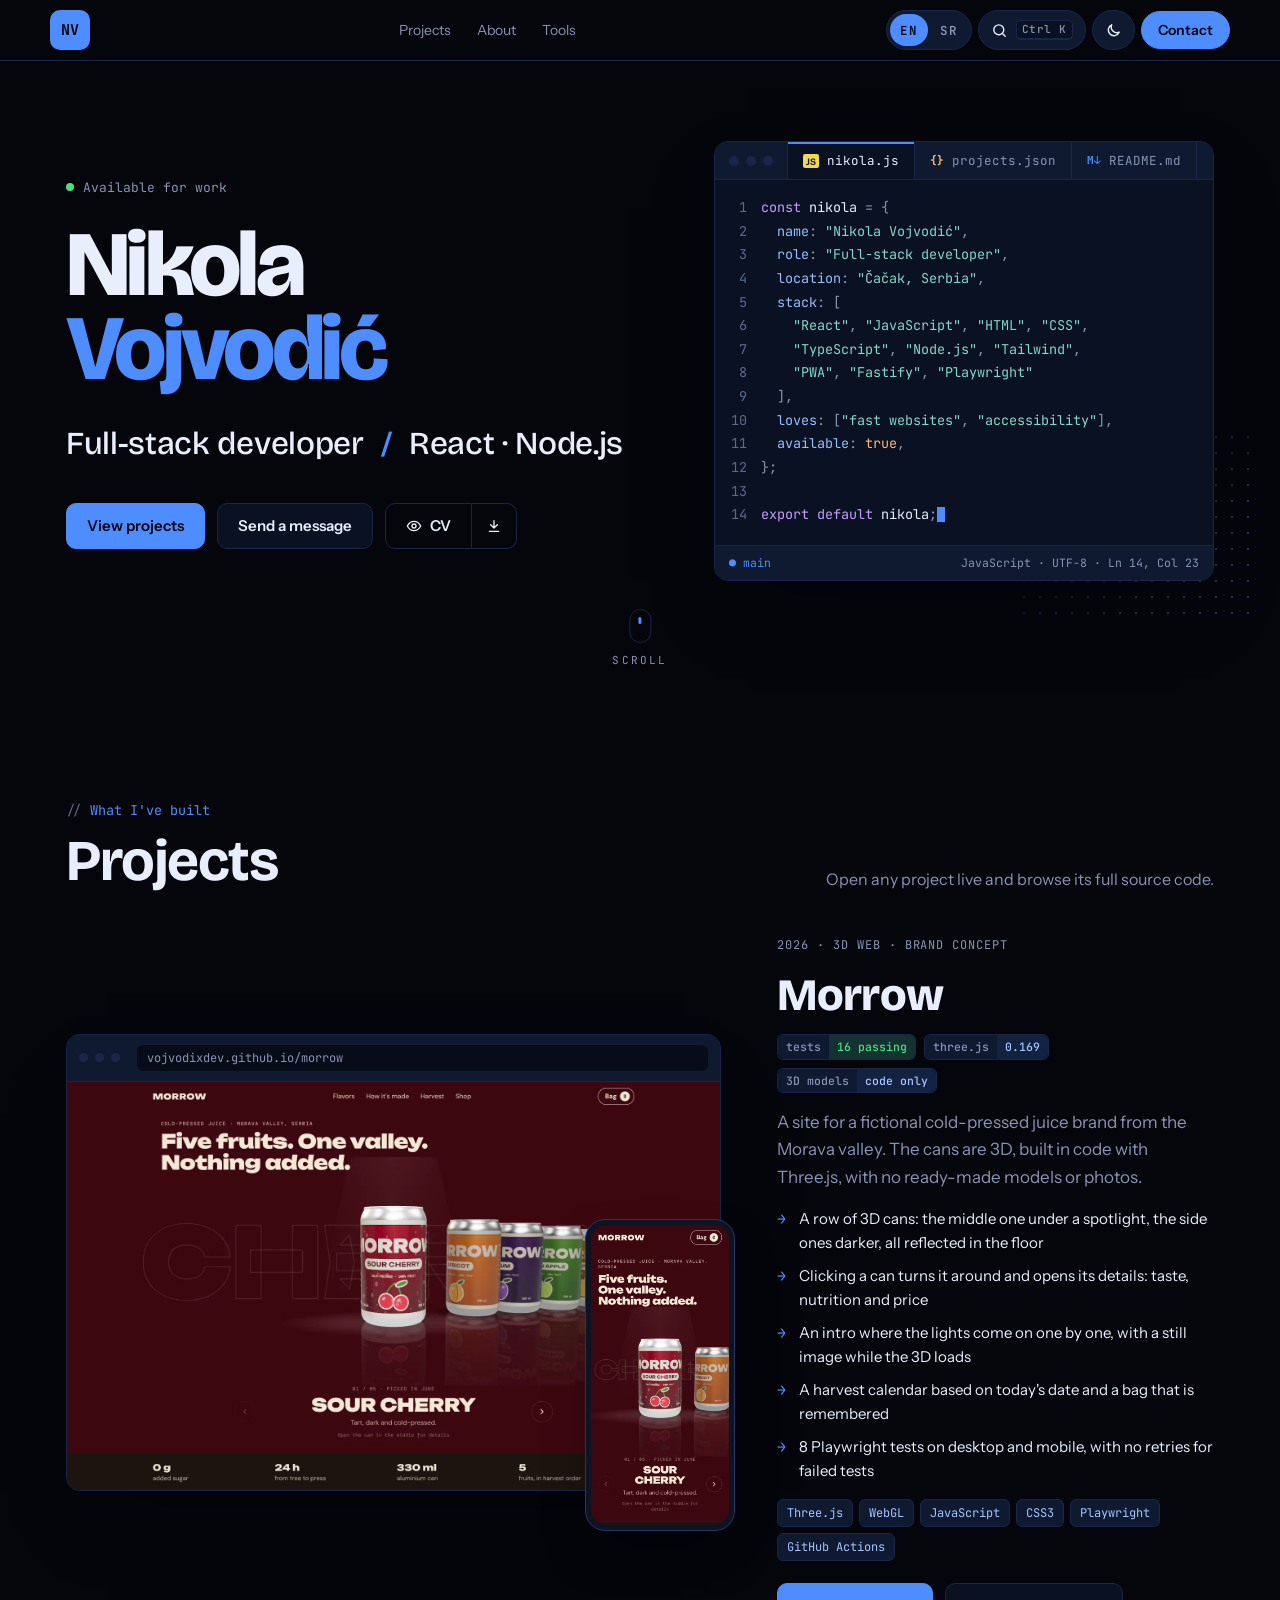
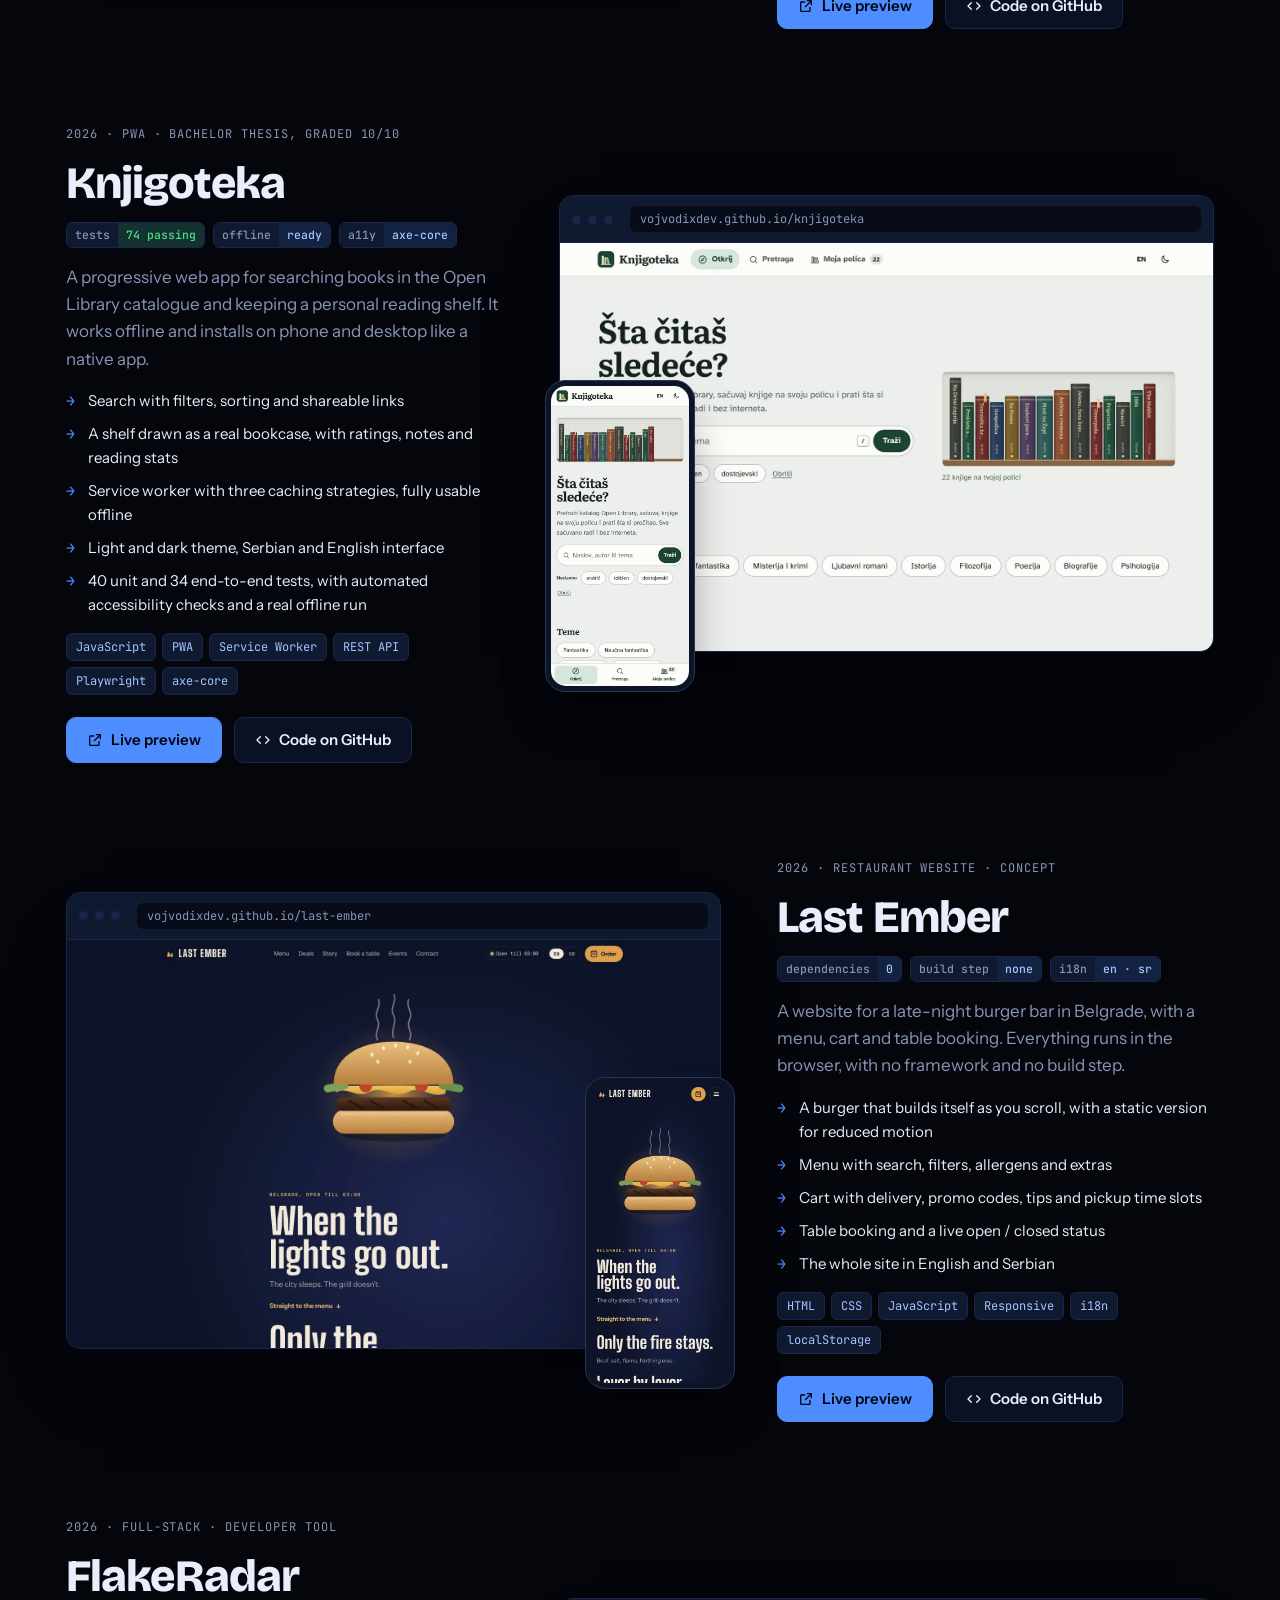
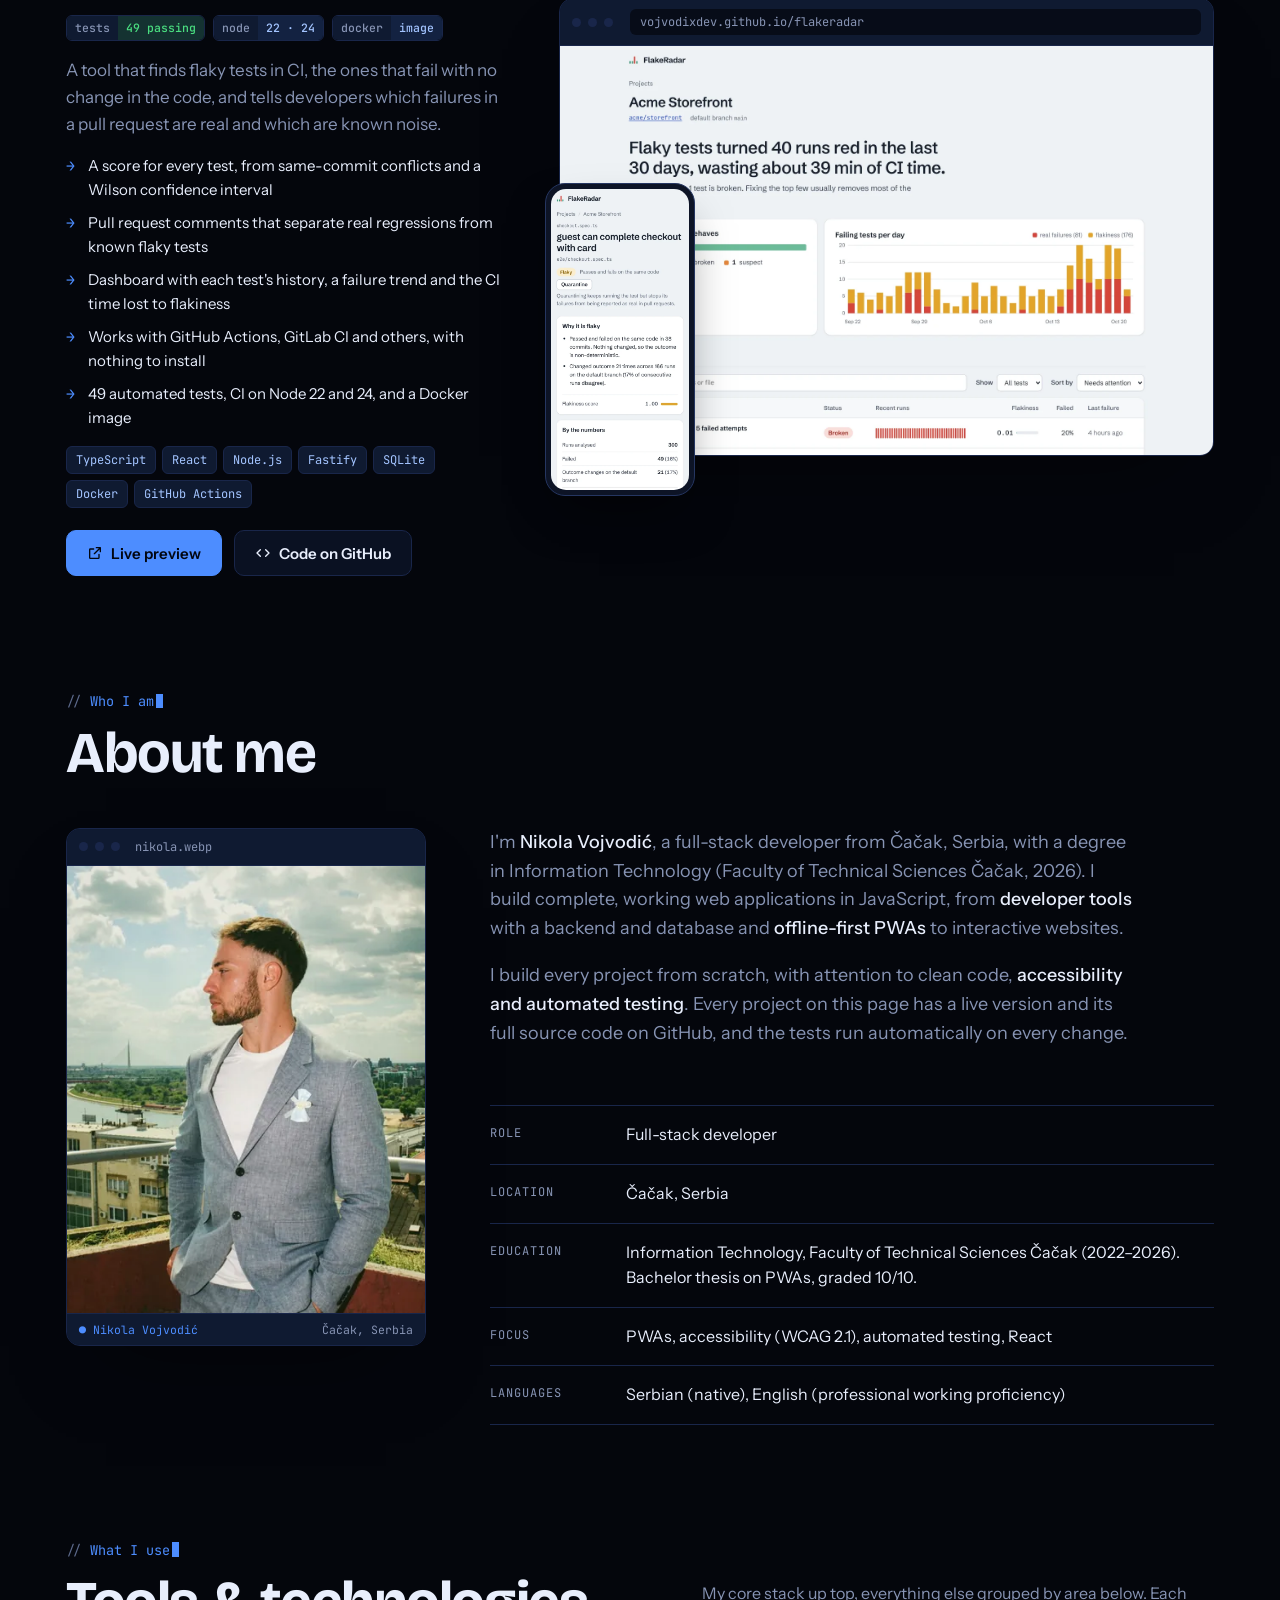
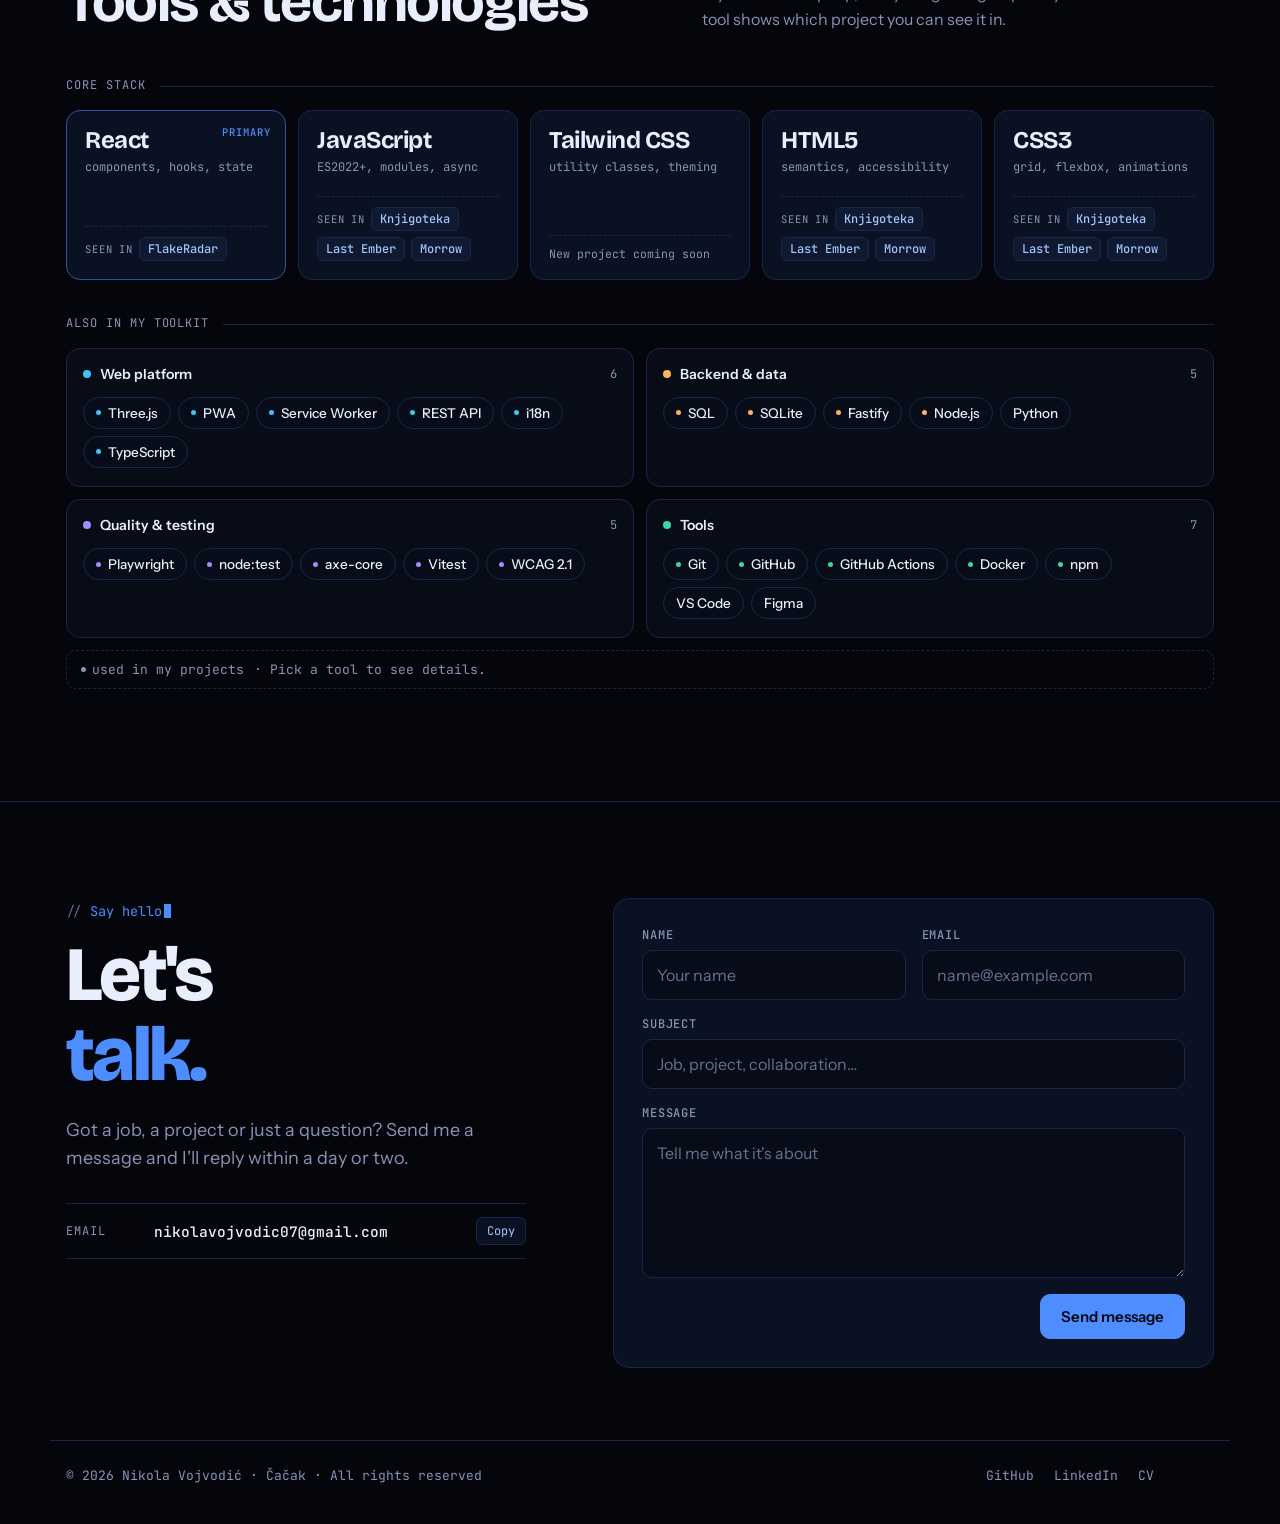
==== commit 7509ca96: "Add copyright notices and license" ====
--- a/index.html
+++ b/index.html
@@ -1,11 +1,18 @@
 <!doctype html>
+<!-- © 2026 Nikola Vojvodić · https://vojvodixdev.github.io/ · All rights reserved, see LICENSE. [nv:75f96b7b26] -->
 <html lang="en" data-mode="dark">
 <head>
 <meta charset="utf-8">
 <meta name="viewport" content="width=device-width, initial-scale=1, viewport-fit=cover">
 <title>Nikola Vojvodić · Full-stack developer</title>
 <meta name="description" content="Nikola Vojvodić, full-stack developer from Serbia. Live projects with full source code: FlakeRadar, Knjigoteka, Last Ember and Morrow.">
+<meta name="author" content="Nikola Vojvodić">
+<meta name="copyright" content="© 2026 Nikola Vojvodić. All rights reserved.">
+<link rel="license" href="https://github.com/vojvodixdev/vojvodixdev.github.io/blob/main/LICENSE">
 <link rel="canonical" href="https://vojvodixdev.github.io/">
+<script type="application/ld+json">
+{"@context":"https://schema.org","@type":"WebSite","name":"Nikola Vojvodić · Full-stack developer","url":"https://vojvodixdev.github.io/","author":{"@type":"Person","name":"Nikola Vojvodić","url":"https://vojvodixdev.github.io/","sameAs":["https://github.com/vojvodixdev"]},"copyrightHolder":{"@type":"Person","name":"Nikola Vojvodić"},"copyrightYear":2026,"license":"https://github.com/vojvodixdev/vojvodixdev.github.io/blob/main/LICENSE"}
+</script>
 <!-- Pregled linka kad se podeli -->
 <meta property="og:type" content="website">
 <meta property="og:site_name" content="Nikola Vojvodić">
@@ -365,7 +372,7 @@
   </section>
 </main>
 
-<footer><div class="wrap"><span>© 2026 Nikola Vojvodić · Čačak</span><span class="f-links"><a href="https://github.com/vojvodixdev" target="_blank" rel="noopener">GitHub</a><a href="https://www.linkedin.com/in/nikola-vojvodi%C4%87-324a79419" target="_blank" rel="noopener">LinkedIn</a><a href="cv/Nikola_Vojvodic_CV.pdf" target="_blank" rel="noopener">CV</a></span></div></footer>
+<footer><div class="wrap"><span>© 2026 Nikola Vojvodić · Čačak · All rights reserved</span><span class="f-links"><a href="https://github.com/vojvodixdev" target="_blank" rel="noopener">GitHub</a><a href="https://www.linkedin.com/in/nikola-vojvodi%C4%87-324a79419" target="_blank" rel="noopener">LinkedIn</a><a href="cv/Nikola_Vojvodic_CV.pdf" target="_blank" rel="noopener">CV</a></span></div></footer>
 
 <dialog class="cmdk" id="cmdk" aria-label="Komandna paleta" data-i18n-aria="k.title">
   <div class="cmdk-search">
--- a/css/style.css
+++ b/css/style.css
@@ -1,3 +1,4 @@
+/* © 2026 Nikola Vojvodić · https://vojvodixdev.github.io/ · All rights reserved, see LICENSE. [nv:75f96b7b26] */
 /* Portfolio – Nikola Vojvodić · stilovi (tamna tema je podrazumevana, svetla je data-mode="light") */
 
 /* ---------- Boje i fontovi ---------- */
@@ -415,3 +416,6 @@
   *, *::before, *::after { animation: none !important; transition: none !important; }
   html { scroll-behavior: auto; }
 }
+
+/* Autorski link: vidi se samo kad sajt radi na tuđem domenu */
+.nv-original { position: fixed; left: 12px; bottom: 12px; z-index: 2147483000; padding: 8px 14px; border-radius: 999px; background: #4d8dff; color: #020611; font: 600 13px/1.2 system-ui, -apple-system, "Segoe UI", sans-serif; text-decoration: none; box-shadow: 0 6px 20px rgba(0, 0, 0, .35); }
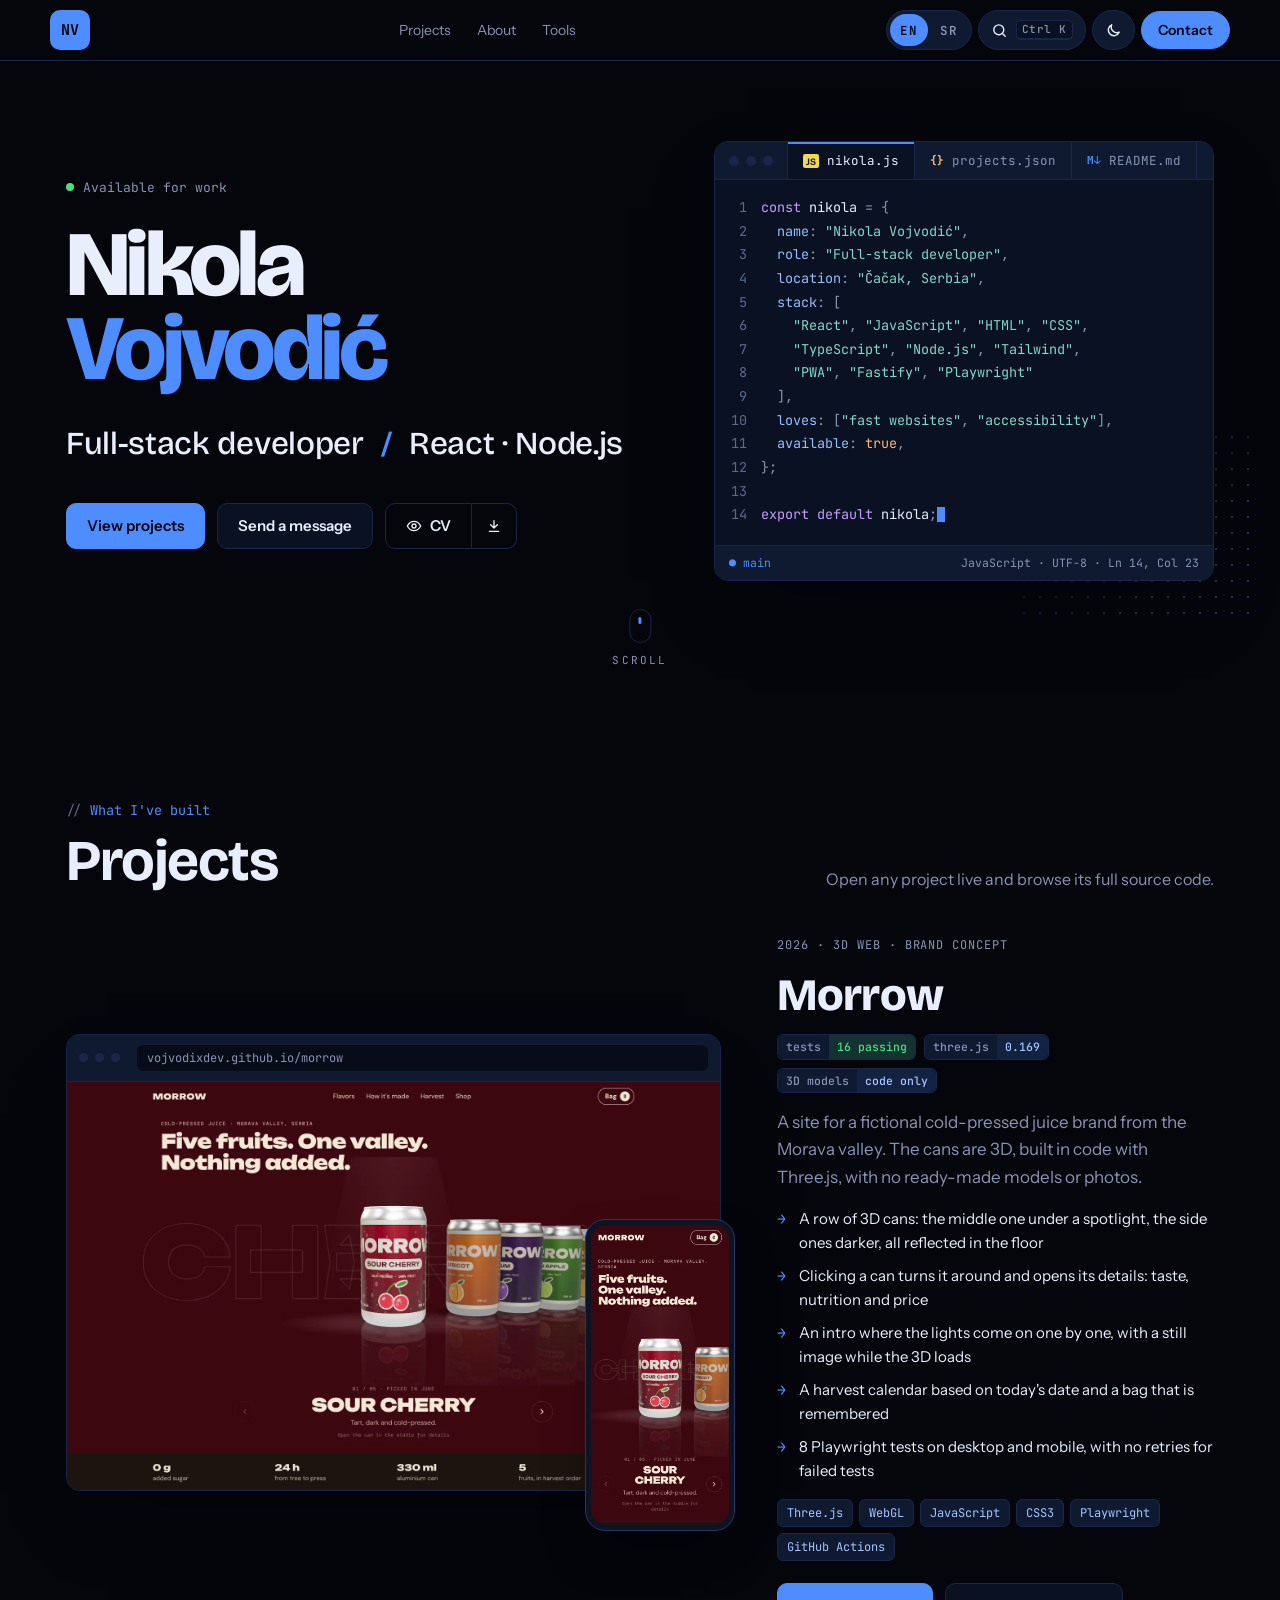
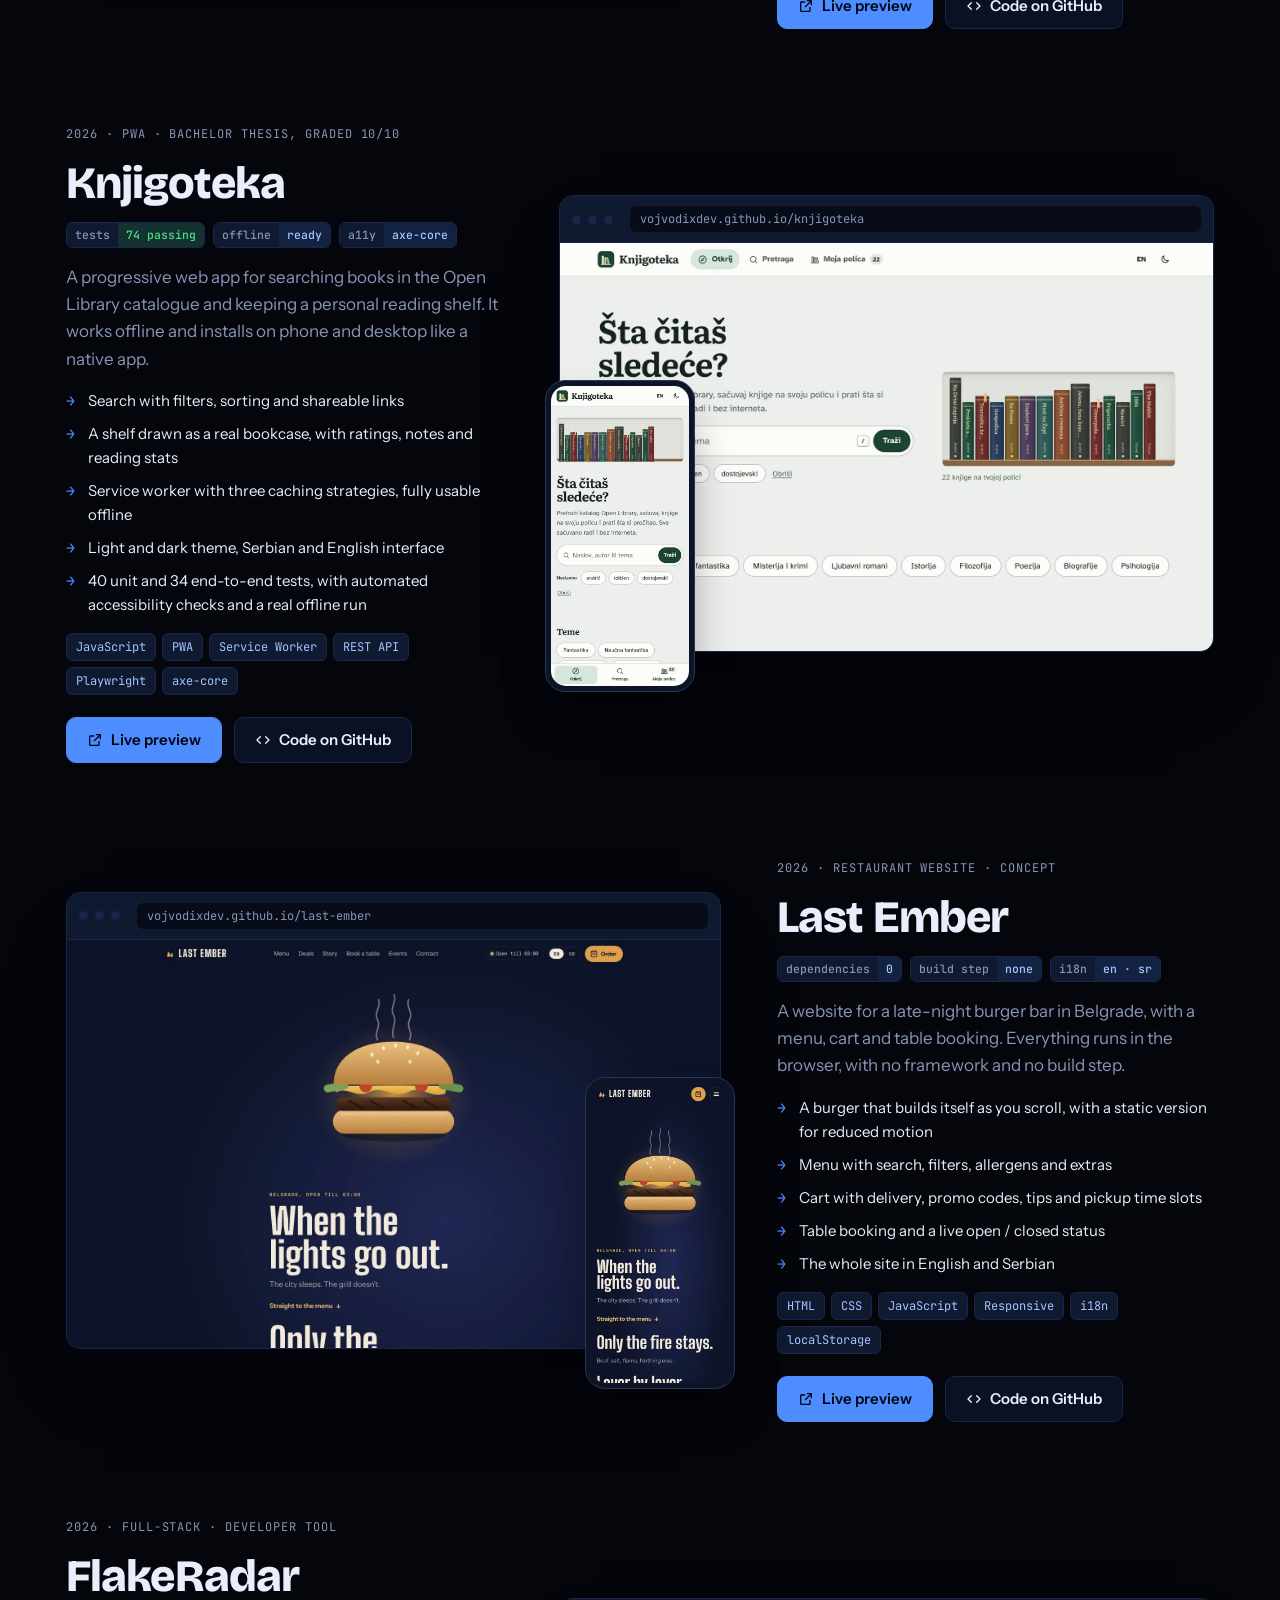
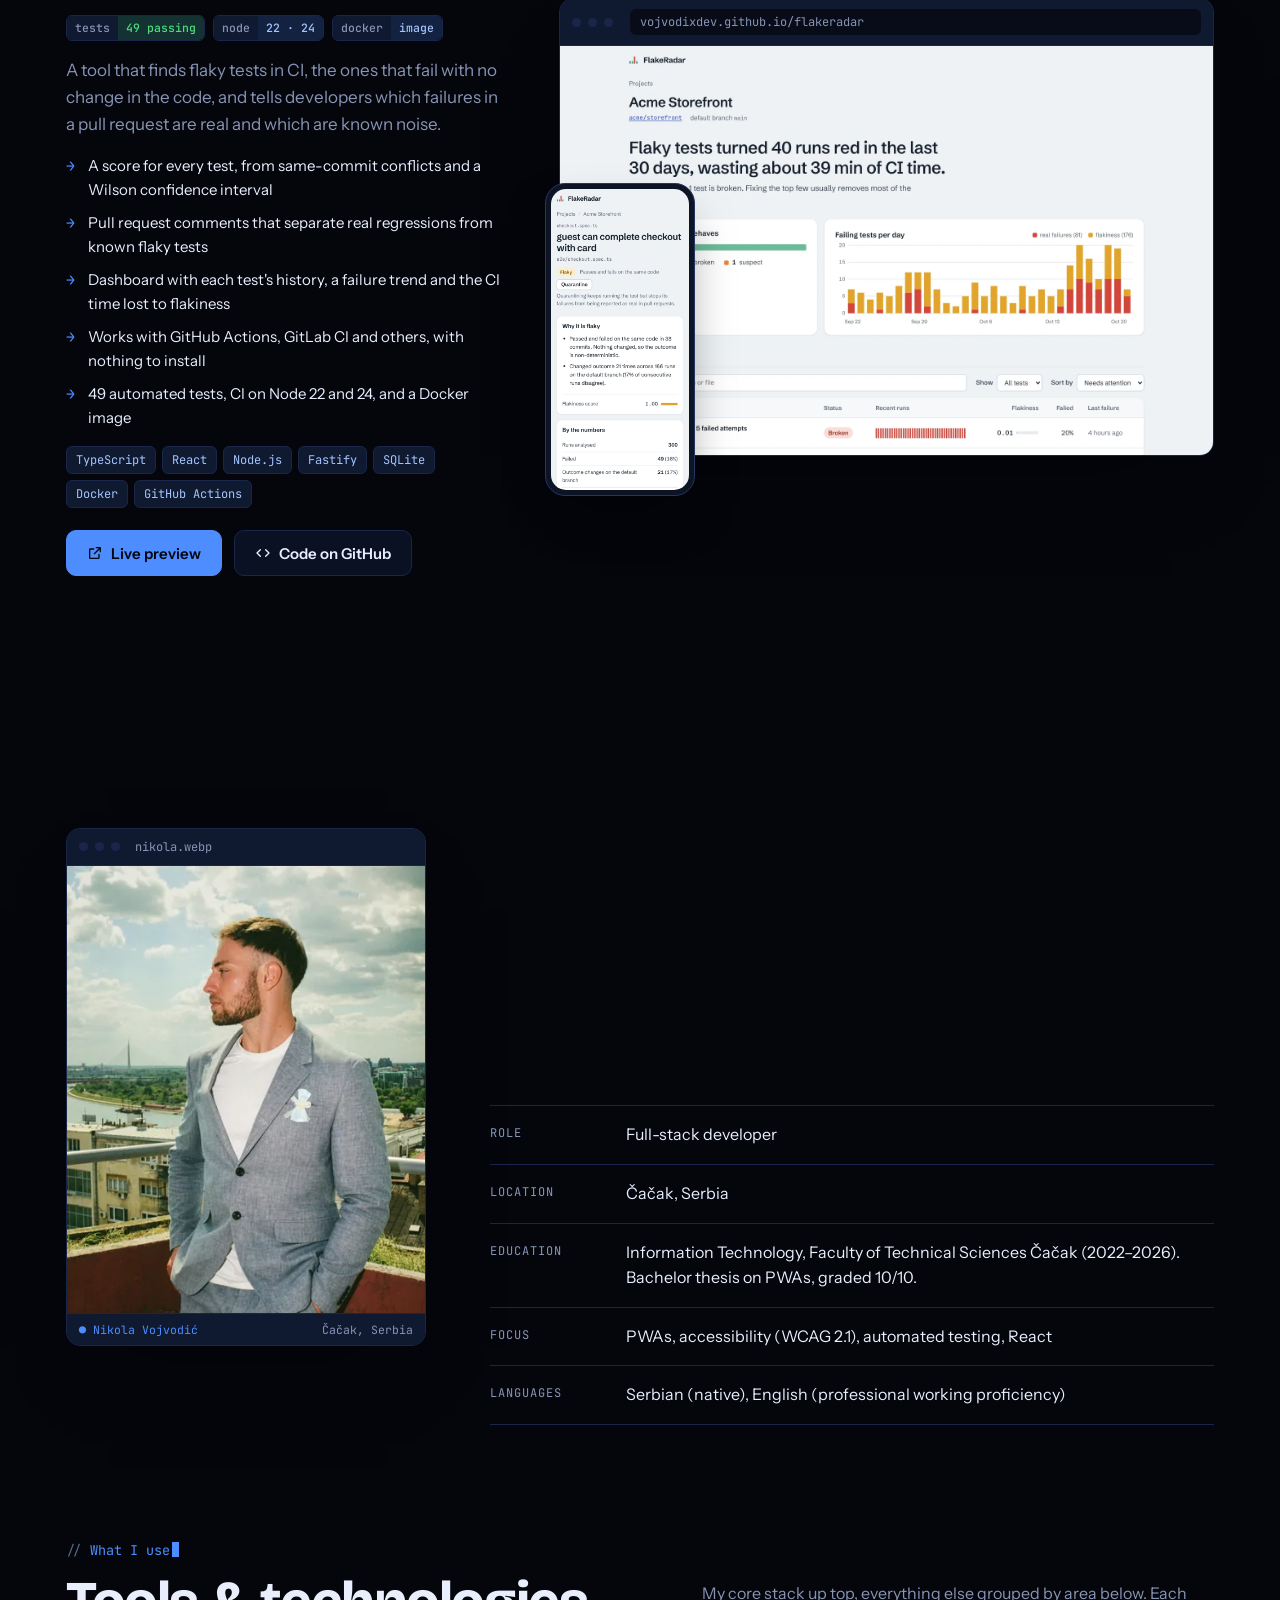
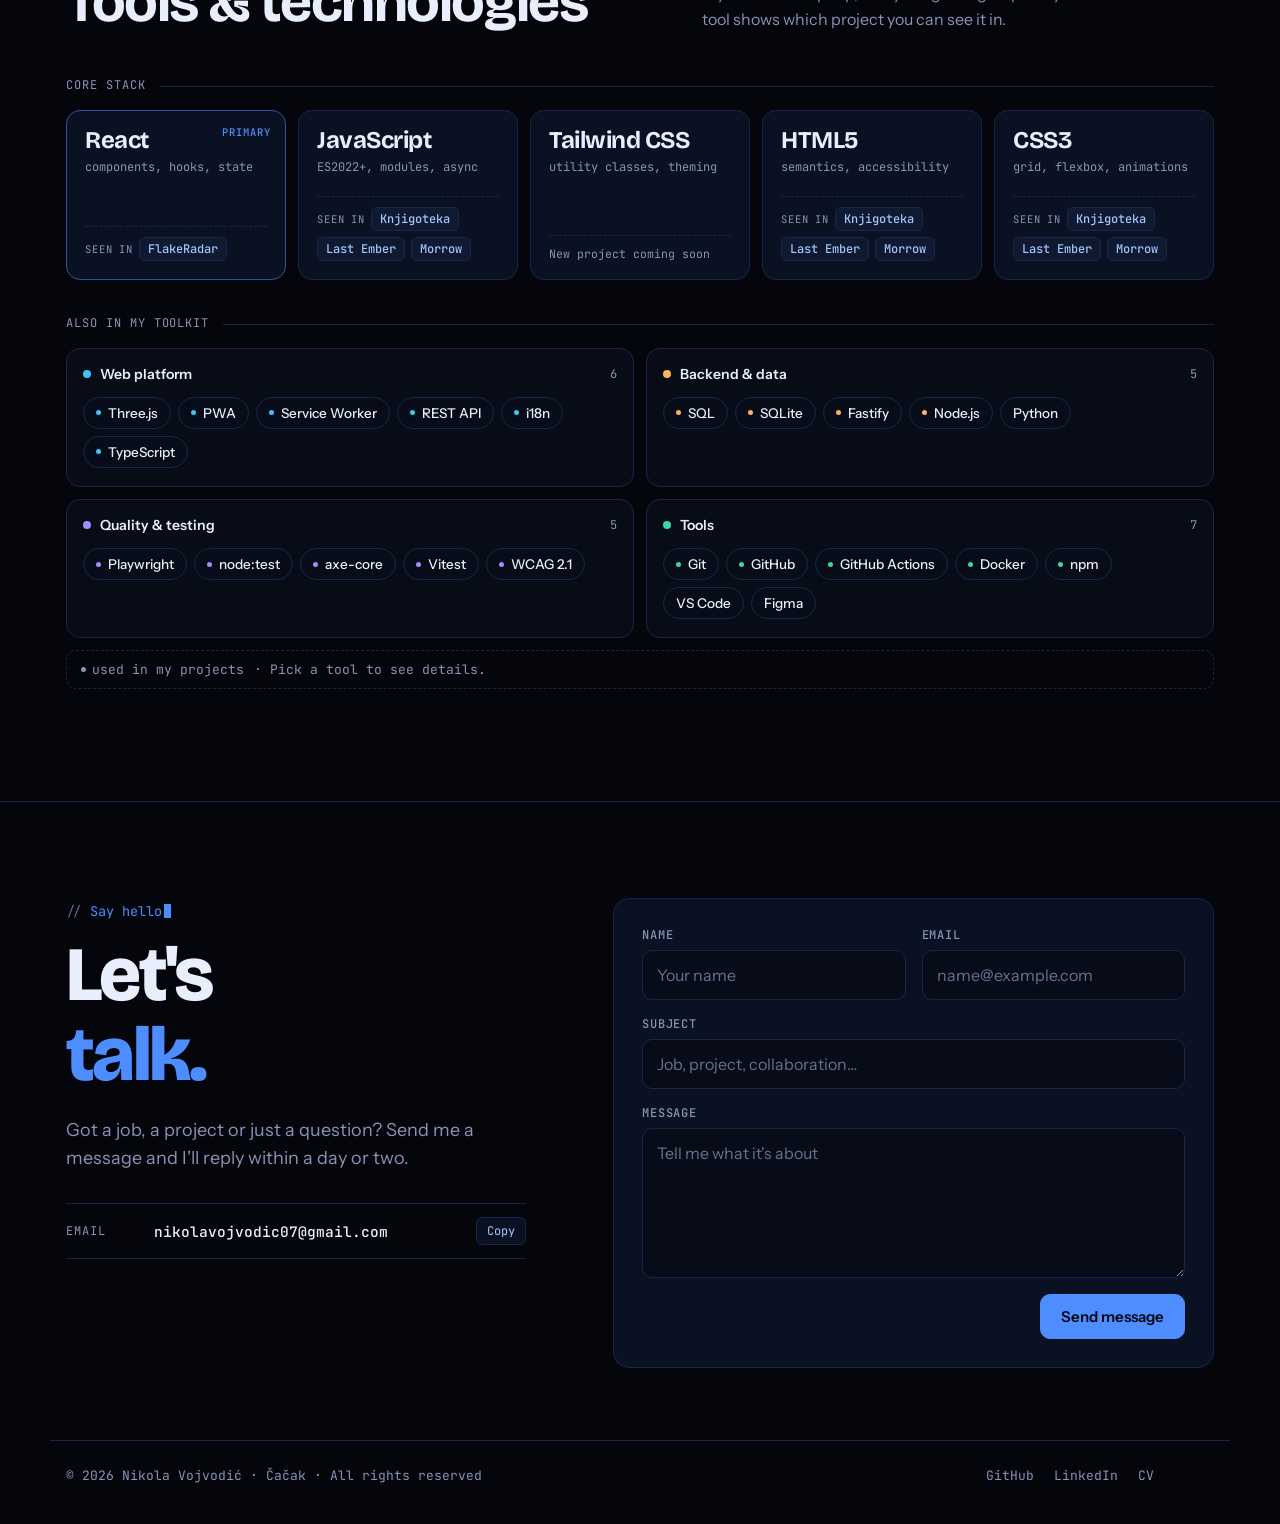
==== commit 09d418f6: "Add Google verification, sitemap and robots.txt" ====
--- a/index.html
+++ b/index.html
@@ -6,6 +6,7 @@
 <meta name="viewport" content="width=device-width, initial-scale=1, viewport-fit=cover">
 <title>Nikola Vojvodić · Full-stack developer</title>
 <meta name="description" content="Nikola Vojvodić, full-stack developer from Serbia. Live projects with full source code: FlakeRadar, Knjigoteka, Last Ember and Morrow.">
+<meta name="google-site-verification" content="Bh3VNy-7oIKd7d5yRuIoPFP2IyiJqs6DtbA2yUwRKV8" />
 <meta name="author" content="Nikola Vojvodić">
 <meta name="copyright" content="© 2026 Nikola Vojvodić. All rights reserved.">
 <link rel="license" href="https://github.com/vojvodixdev/vojvodixdev.github.io/blob/main/LICENSE">
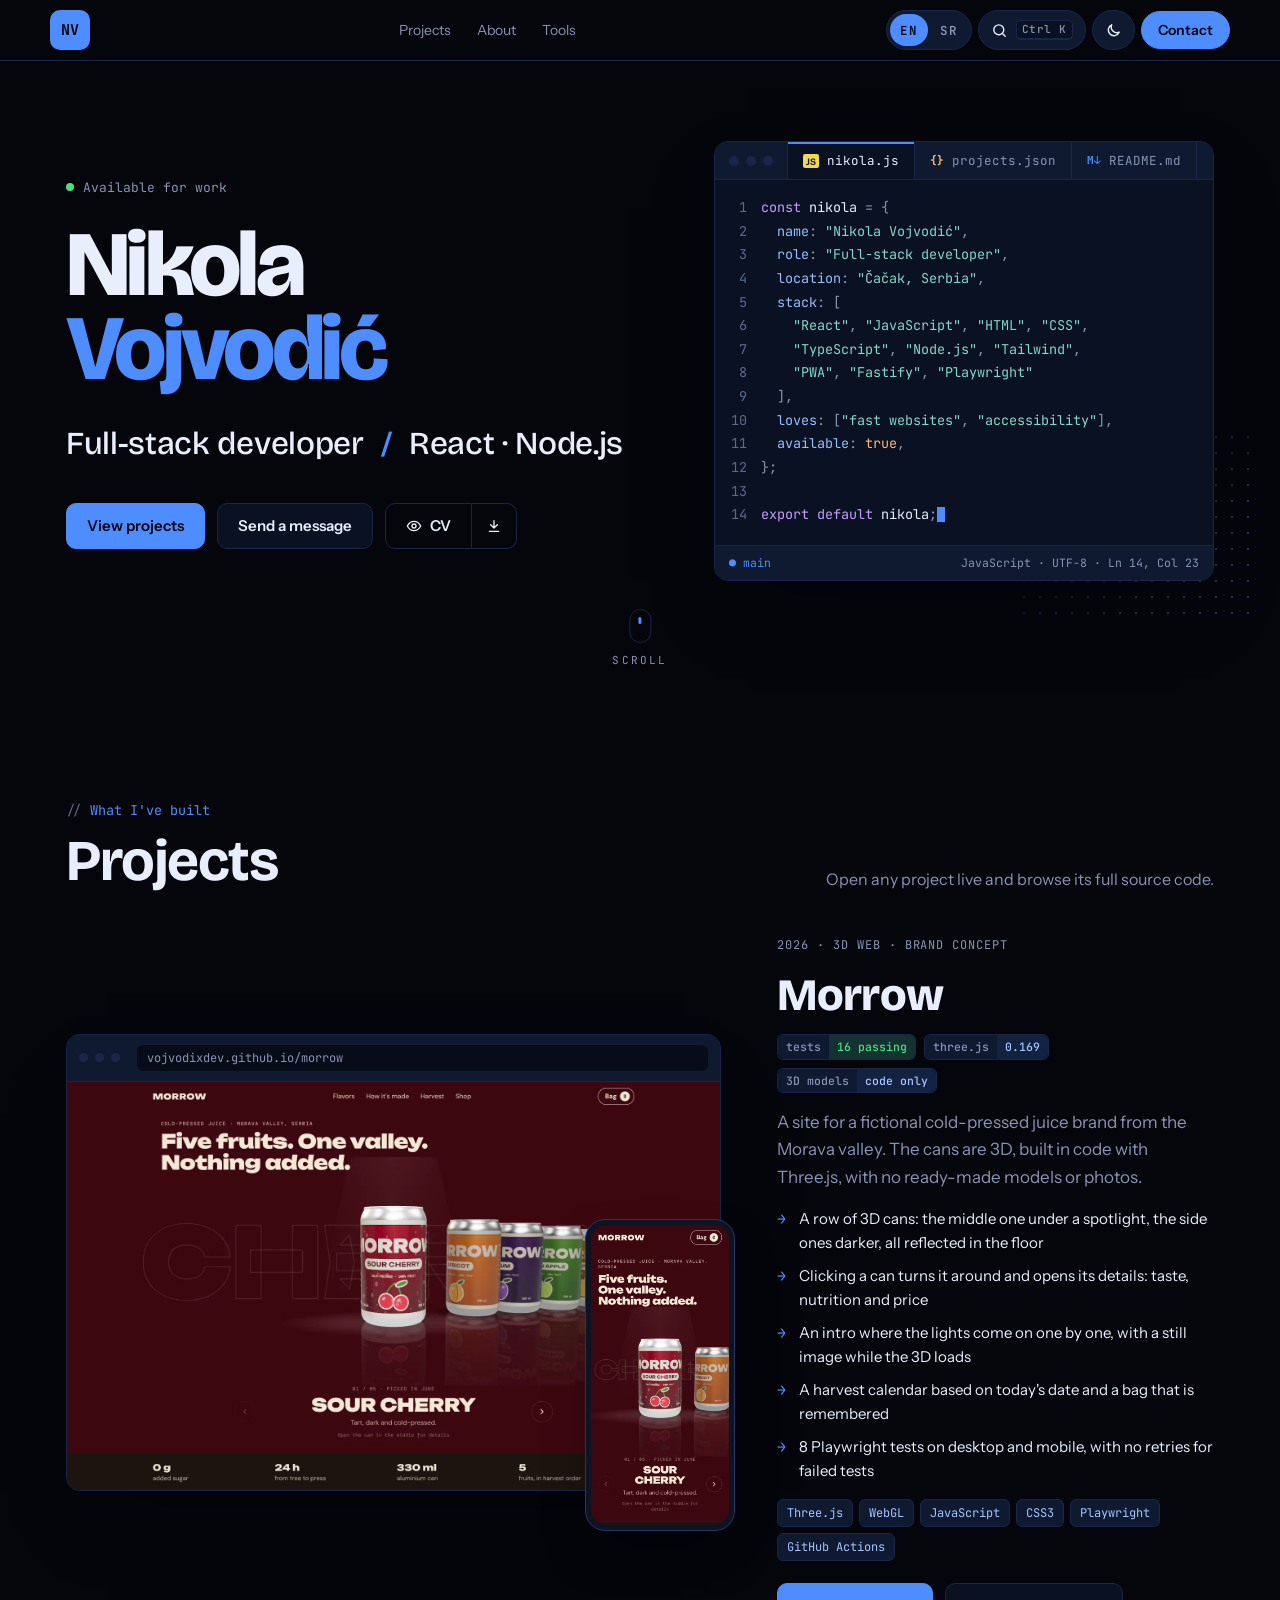
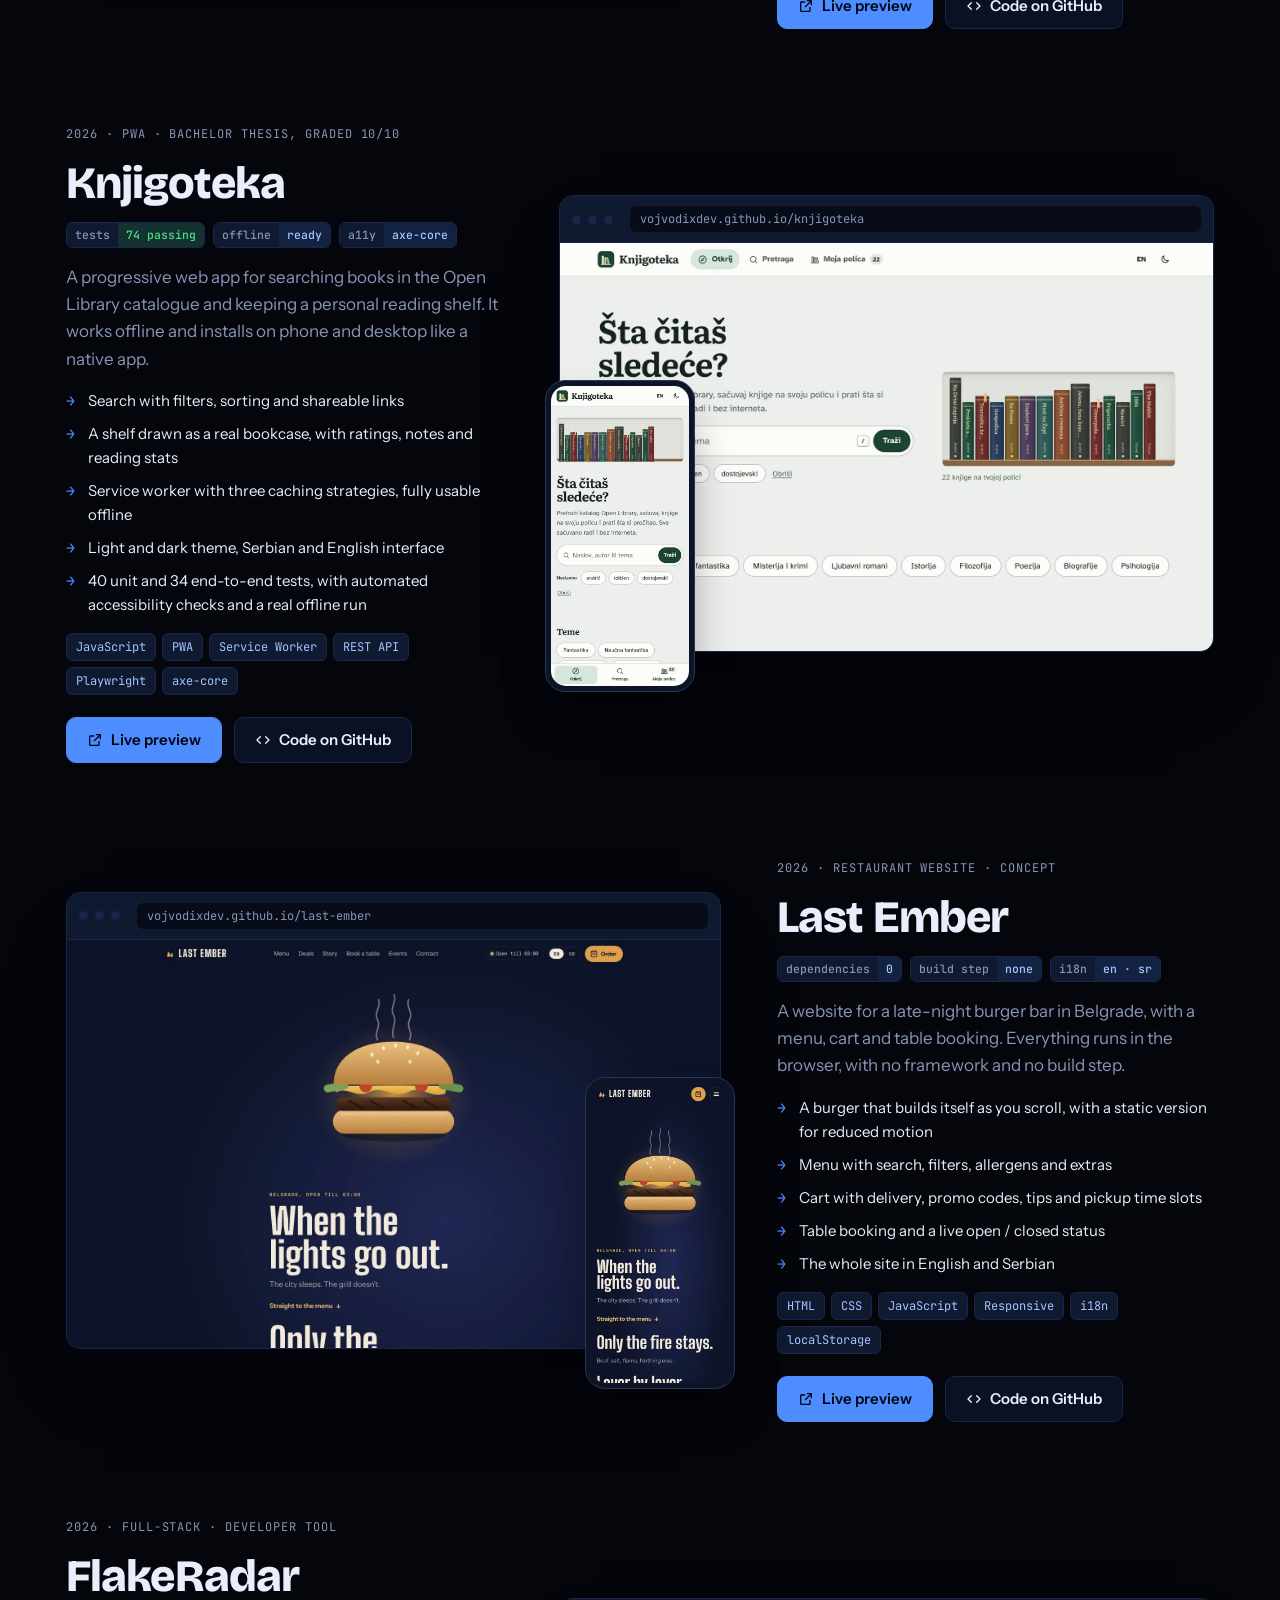
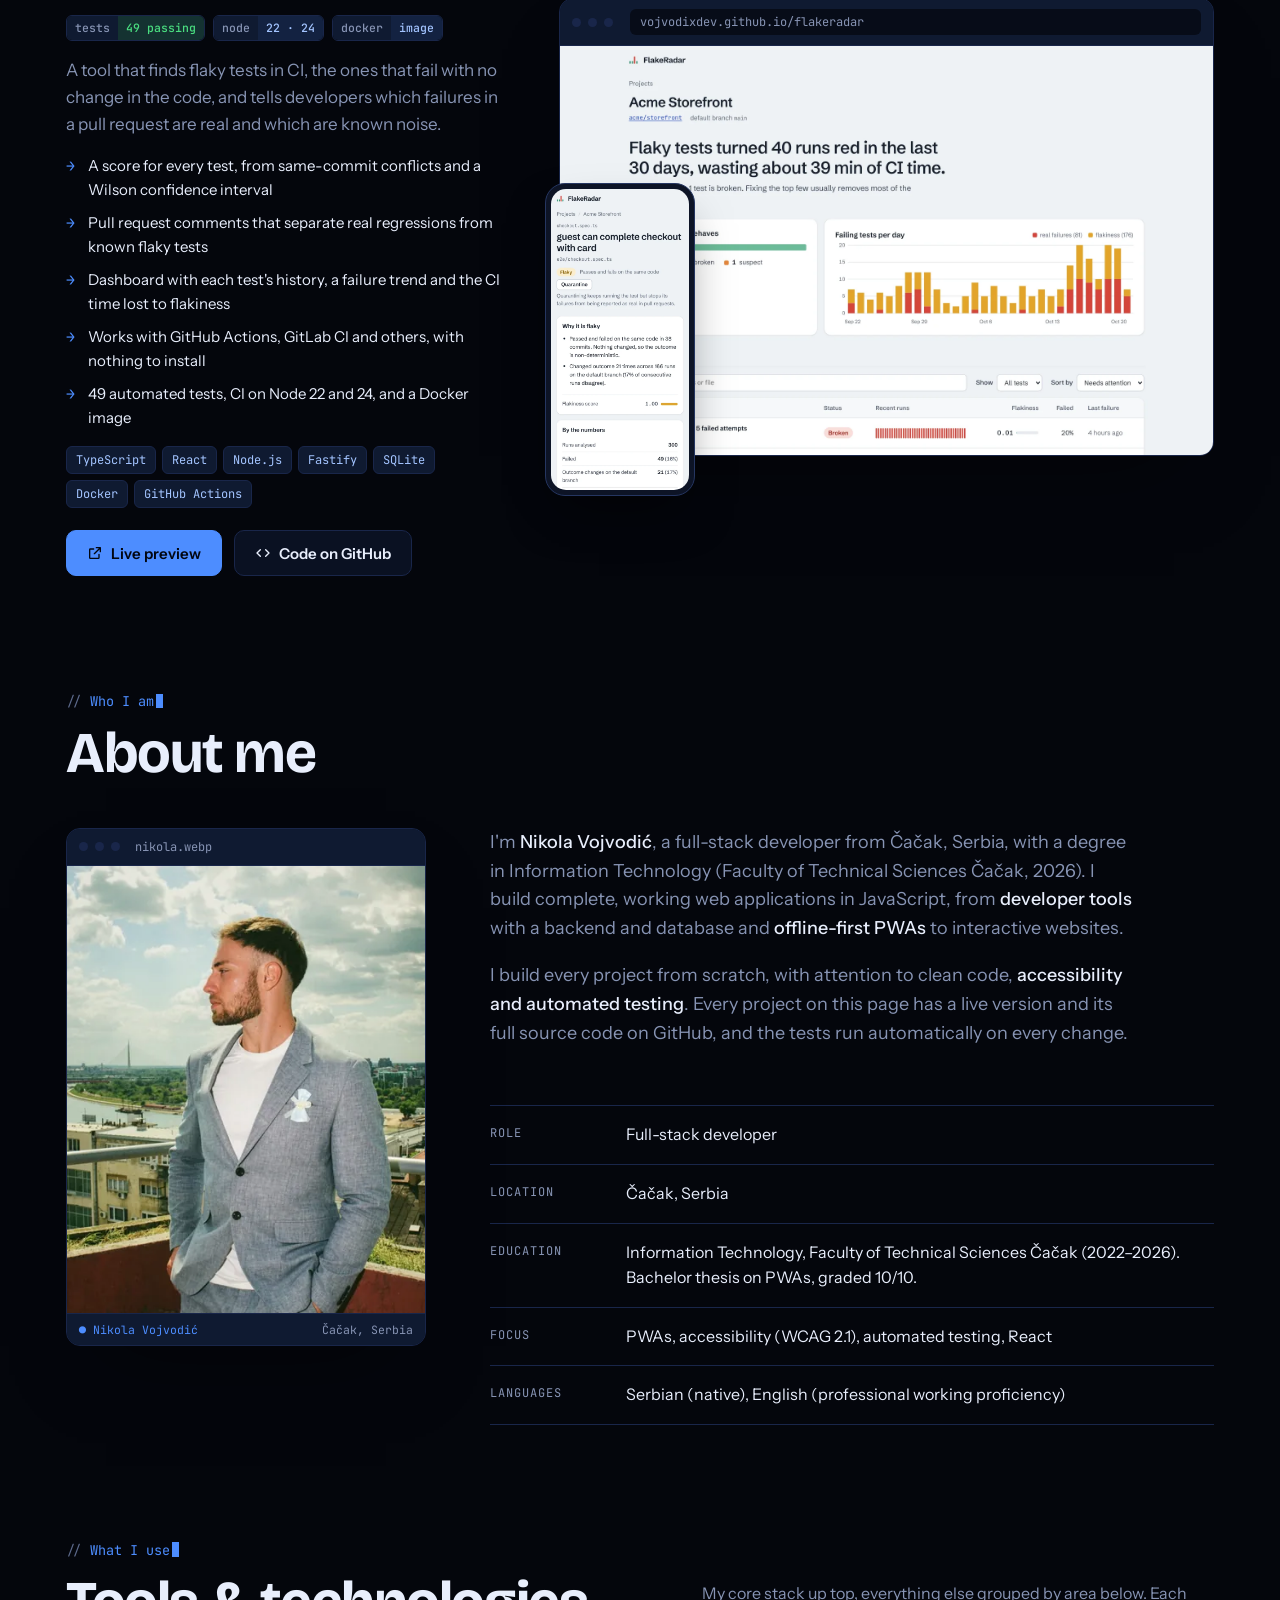
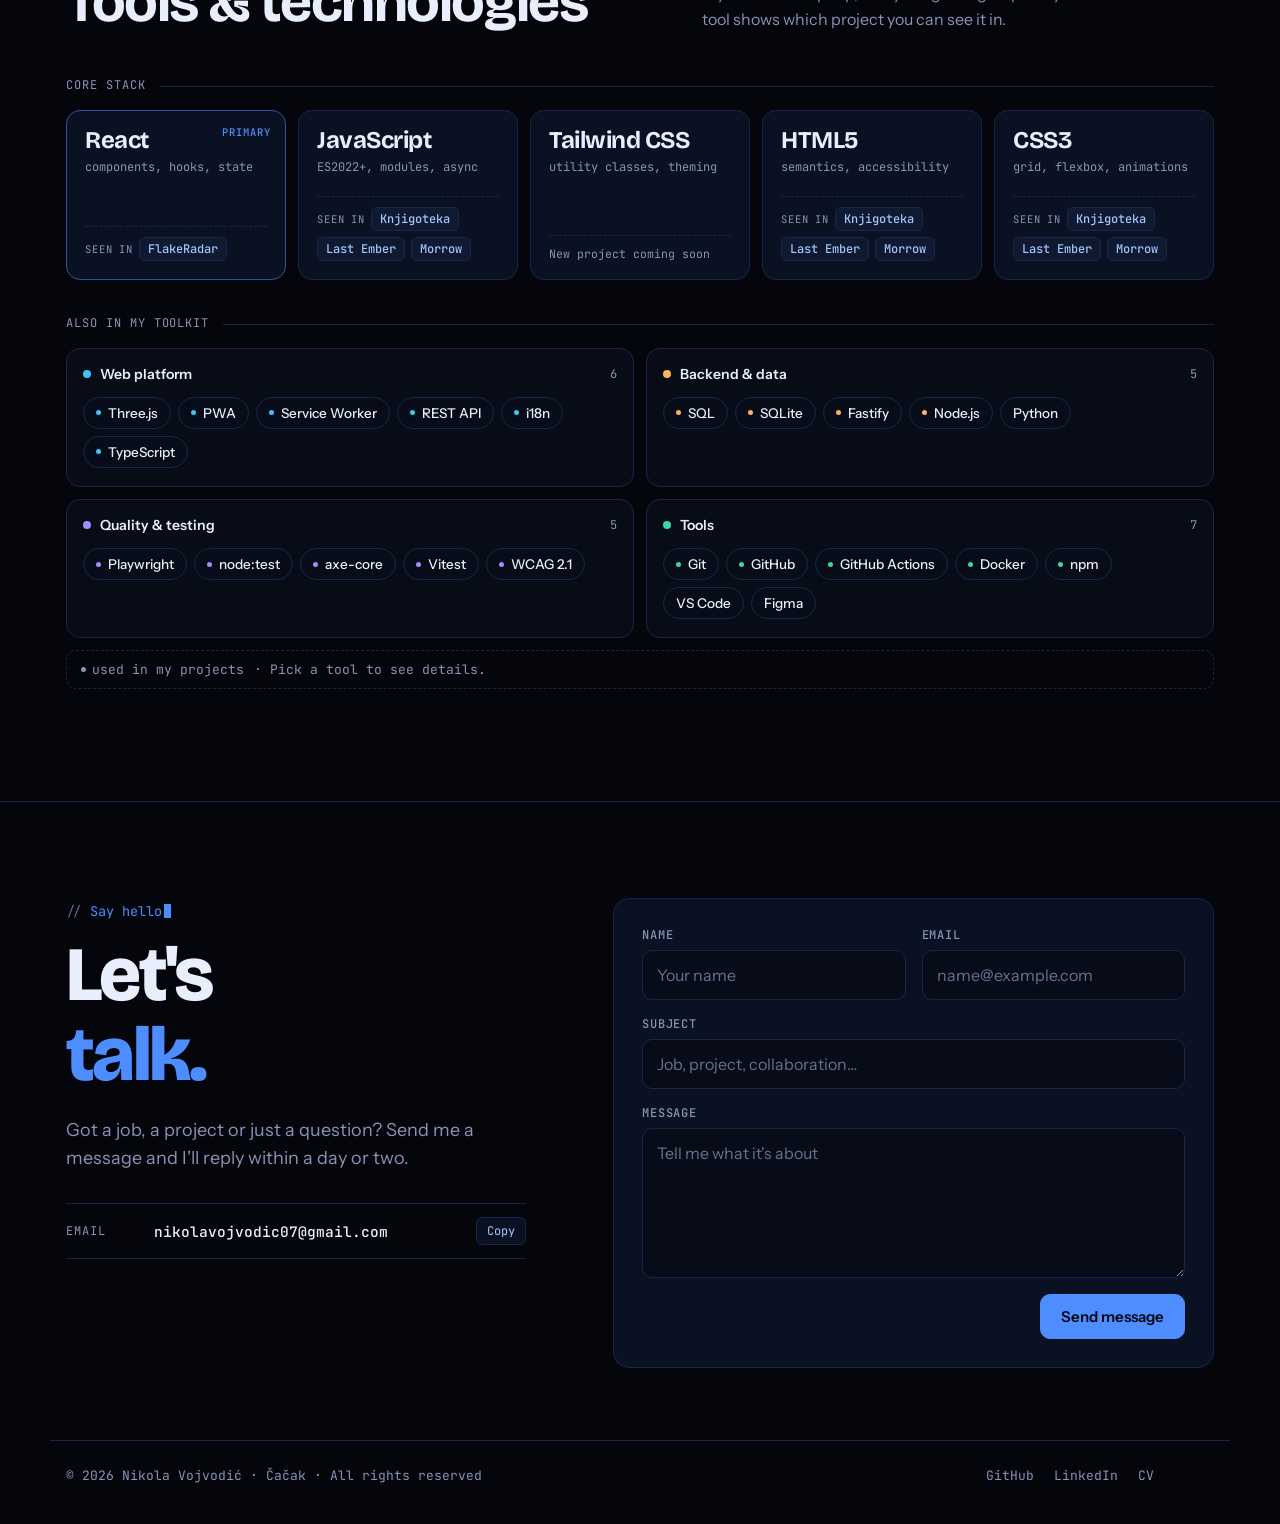
==== commit 14cc0734: "Add favicon files and shorter site name" ====
--- a/index.html
+++ b/index.html
@@ -12,7 +12,7 @@
 <link rel="license" href="https://github.com/vojvodixdev/vojvodixdev.github.io/blob/main/LICENSE">
 <link rel="canonical" href="https://vojvodixdev.github.io/">
 <script type="application/ld+json">
-{"@context":"https://schema.org","@type":"WebSite","name":"Nikola Vojvodić · Full-stack developer","url":"https://vojvodixdev.github.io/","author":{"@type":"Person","name":"Nikola Vojvodić","url":"https://vojvodixdev.github.io/","sameAs":["https://github.com/vojvodixdev"]},"copyrightHolder":{"@type":"Person","name":"Nikola Vojvodić"},"copyrightYear":2026,"license":"https://github.com/vojvodixdev/vojvodixdev.github.io/blob/main/LICENSE"}
+{"@context":"https://schema.org","@type":"WebSite","name":"Nikola Vojvodić","alternateName":"Nikola Vojvodić · Full-stack developer","url":"https://vojvodixdev.github.io/","author":{"@type":"Person","name":"Nikola Vojvodić","url":"https://vojvodixdev.github.io/","sameAs":["https://github.com/vojvodixdev"]},"copyrightHolder":{"@type":"Person","name":"Nikola Vojvodić"},"copyrightYear":2026,"license":"https://github.com/vojvodixdev/vojvodixdev.github.io/blob/main/LICENSE"}
 </script>
 <!-- Pregled linka kad se podeli -->
 <meta property="og:type" content="website">
@@ -39,7 +39,9 @@
     document.documentElement.setAttribute("data-mode", m);
   })();
 </script>
-<link rel="icon" href="data:image/svg+xml,%3Csvg xmlns='http://www.w3.org/2000/svg' viewBox='0 0 64 64'%3E%3Crect width='64' height='64' rx='14' fill='%234d8dff'/%3E%3Ctext x='32' y='42' font-family='Consolas,Menlo,monospace' font-size='28' font-weight='700' fill='%23020611' text-anchor='middle'%3ENV%3C/text%3E%3C/svg%3E">
+<link rel="icon" href="/favicon.ico" sizes="48x48">
+<link rel="icon" href="/favicon.svg" type="image/svg+xml">
+<link rel="apple-touch-icon" href="/apple-touch-icon.png">
 <link rel="preconnect" href="https://fonts.googleapis.com">
 <link rel="preconnect" href="https://fonts.gstatic.com" crossorigin>
 <link rel="stylesheet" href="https://fonts.googleapis.com/css2?family=Bricolage+Grotesque:opsz,wght@12..96,500;12..96,700;12..96,800&family=Instrument+Sans:wght@400;500;600&family=JetBrains+Mono:wght@400;500&display=swap">
